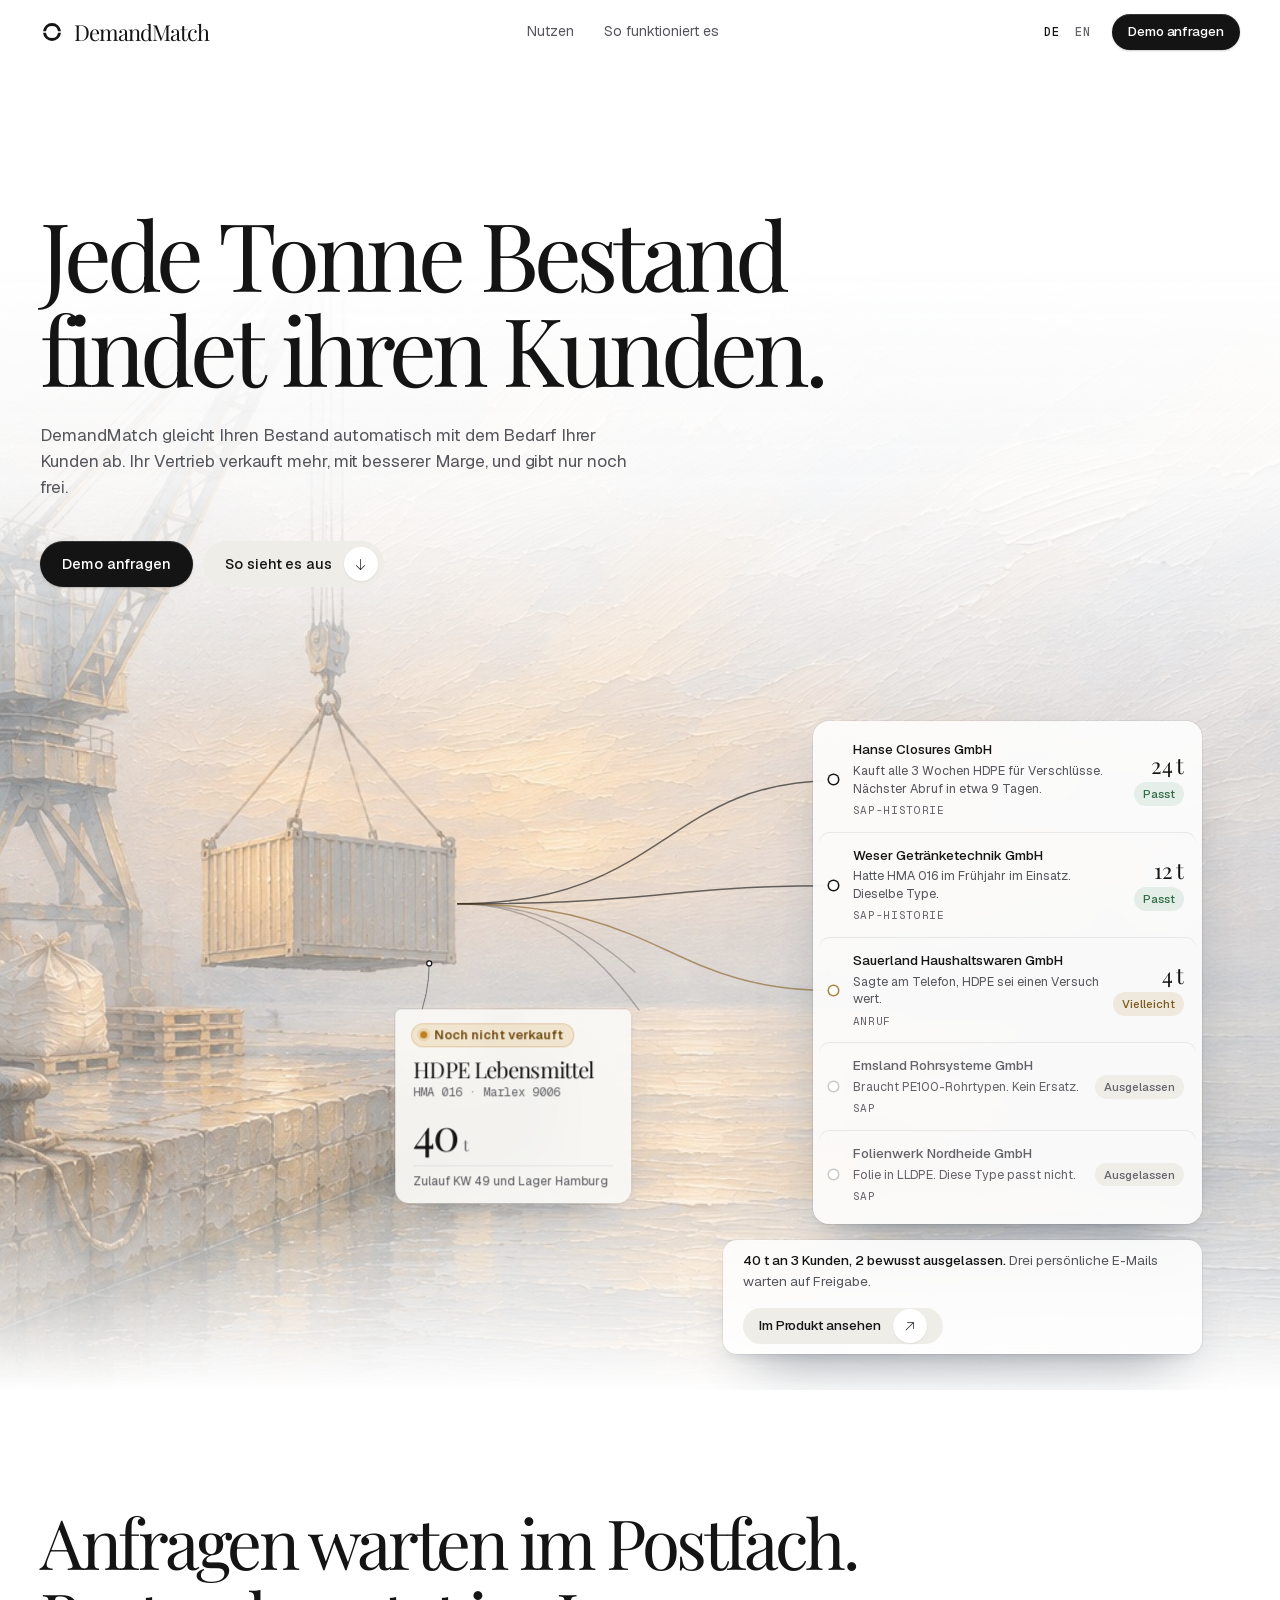
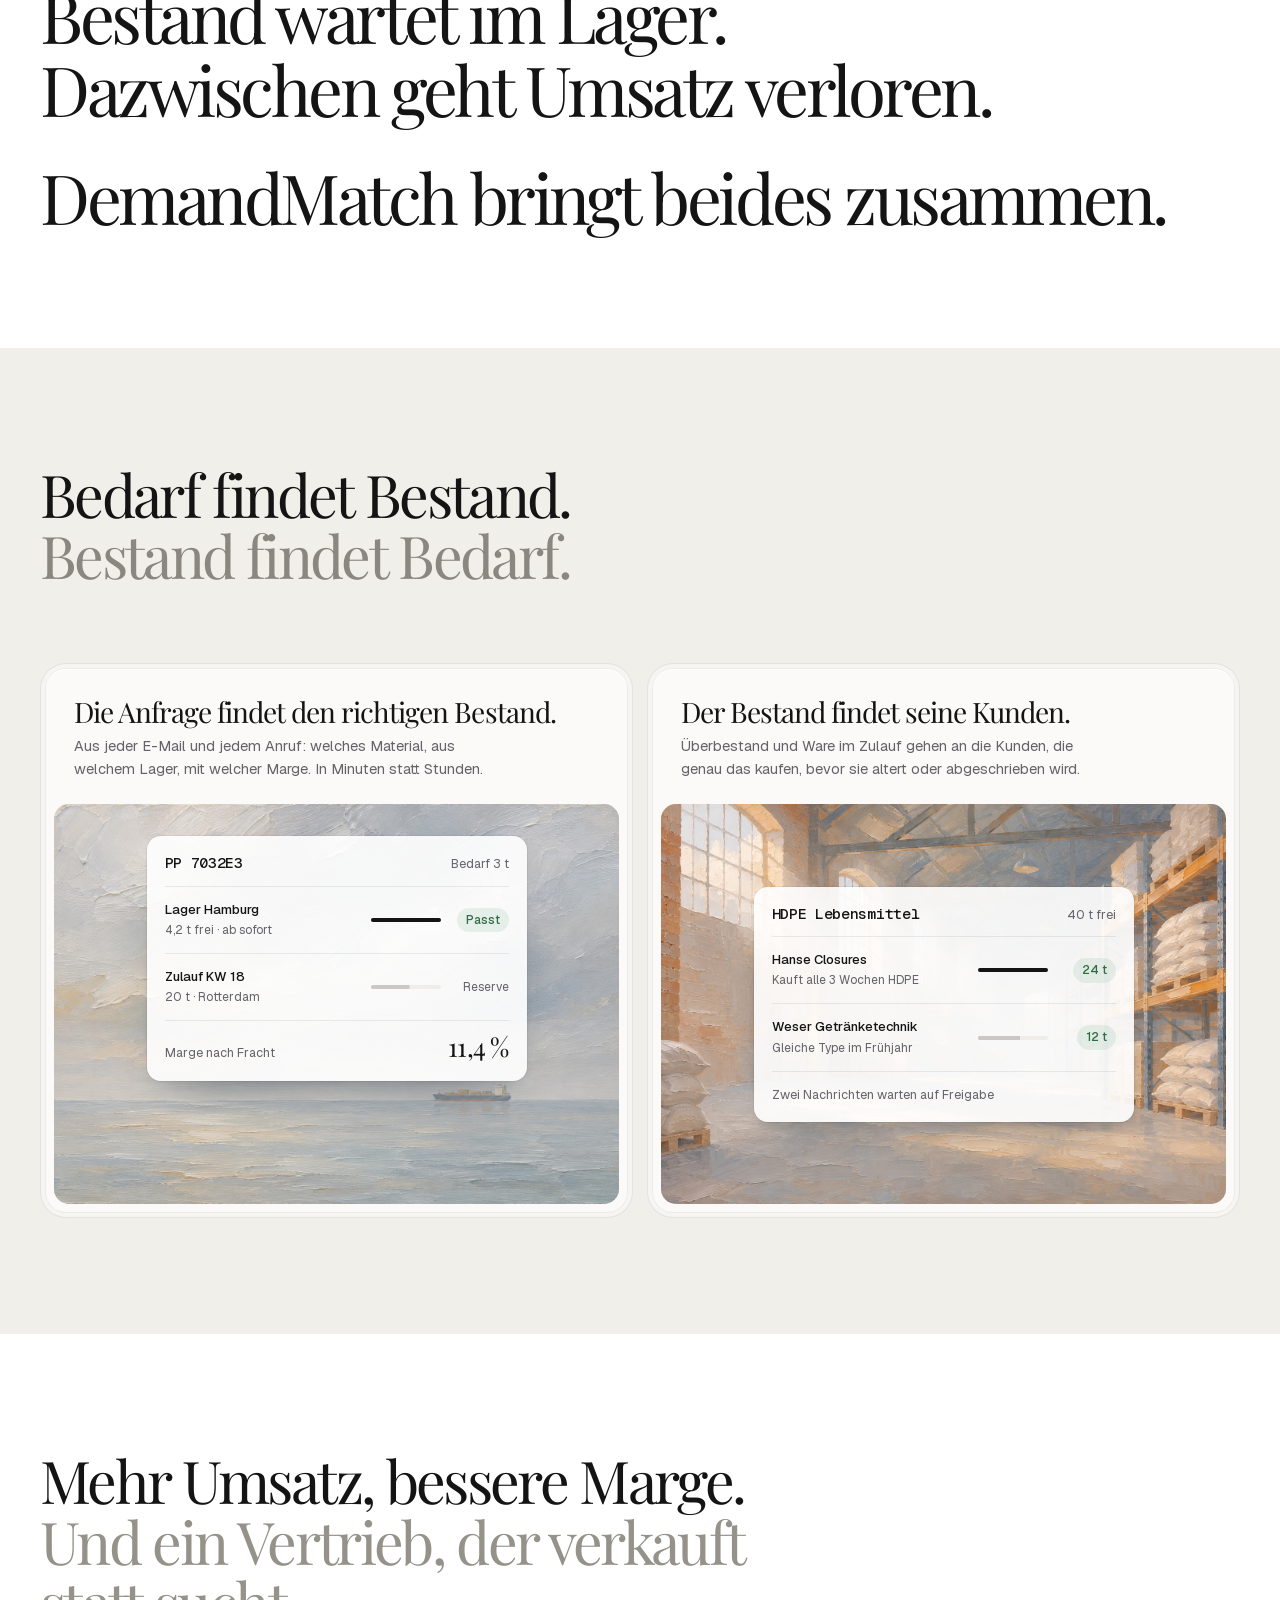
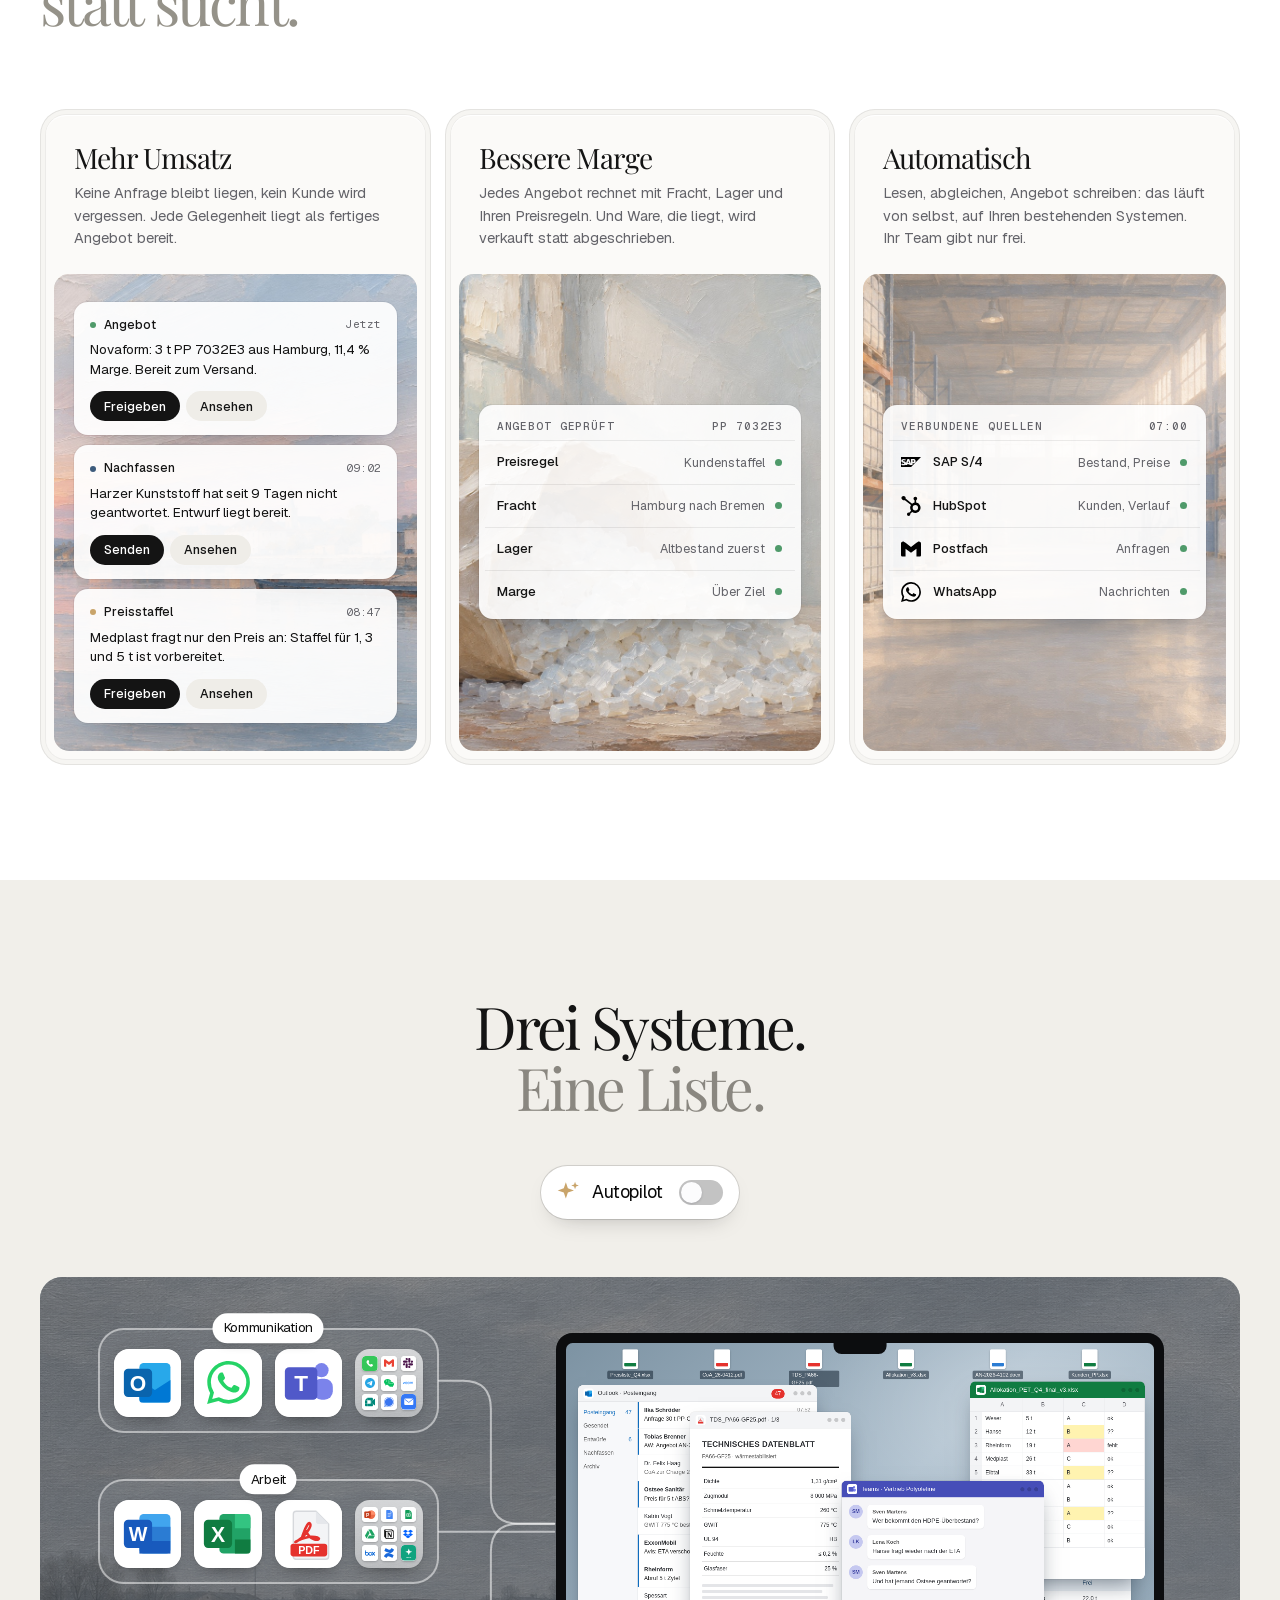
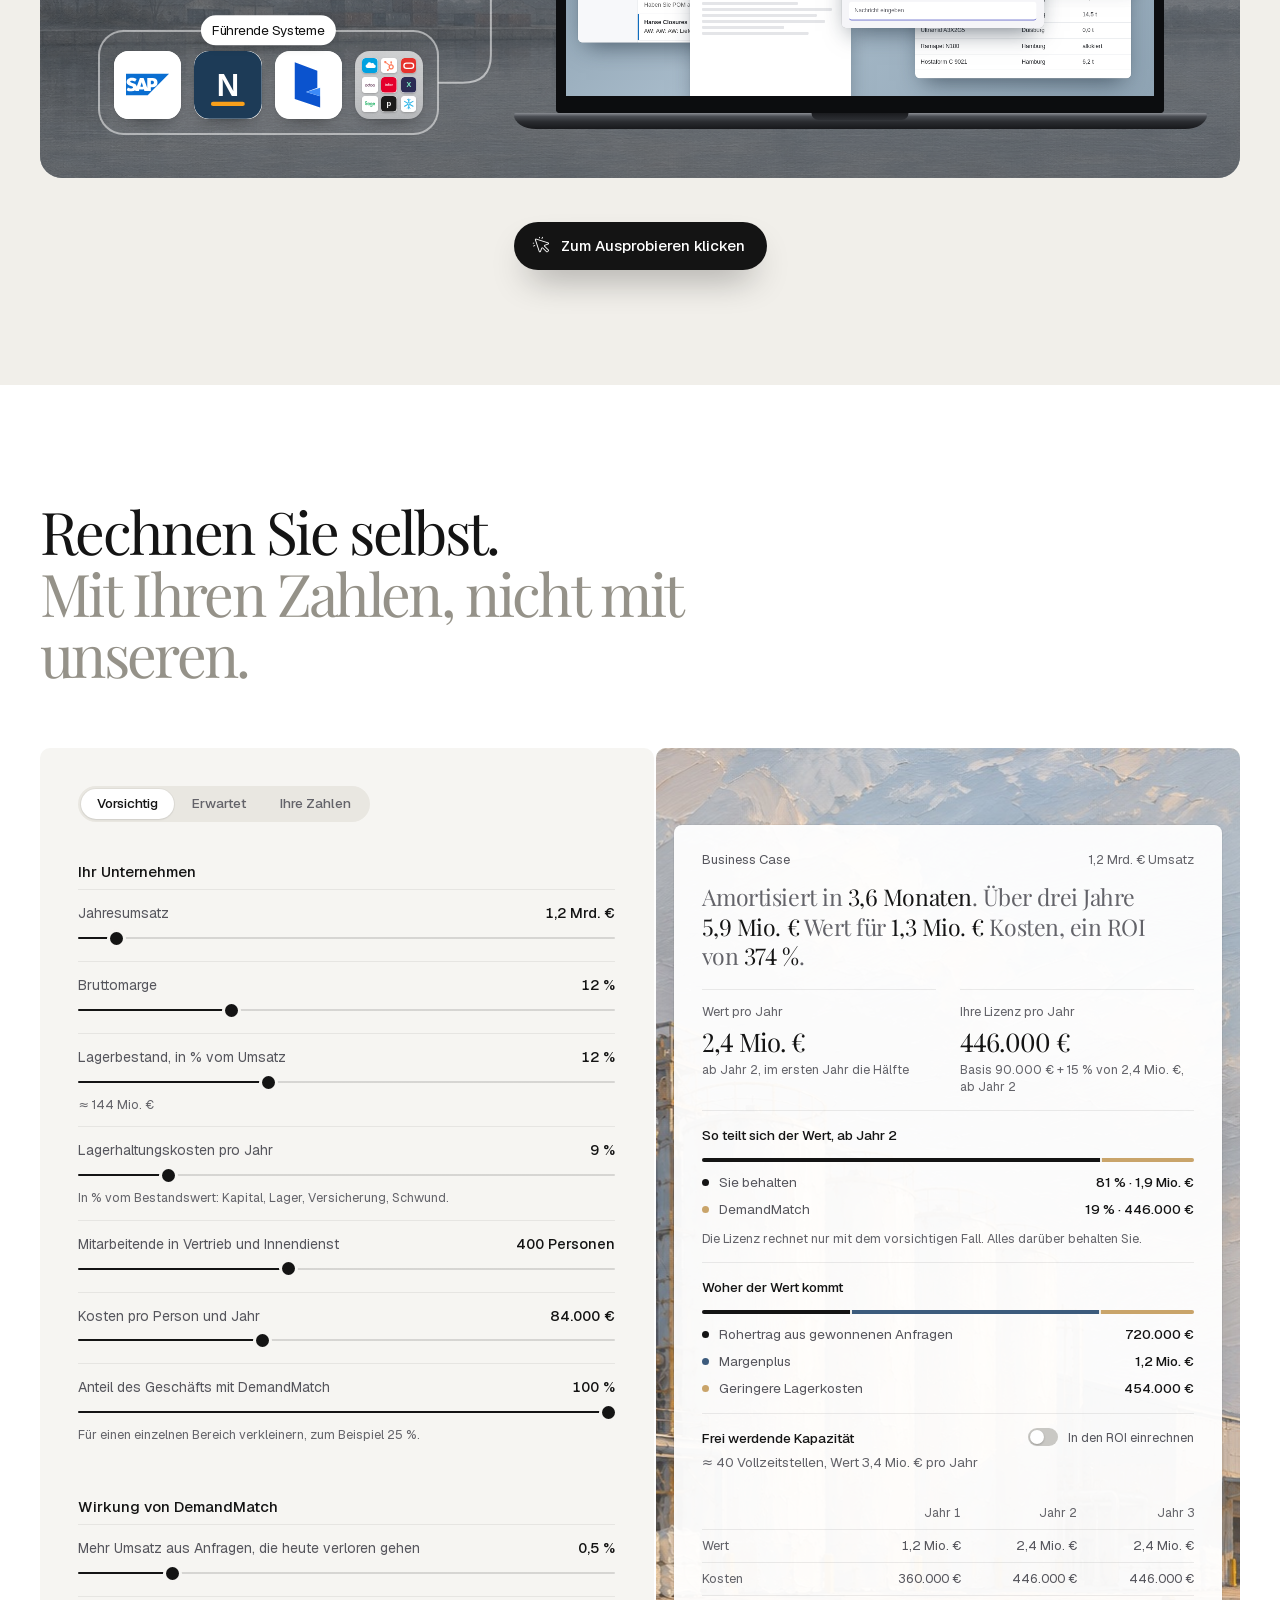
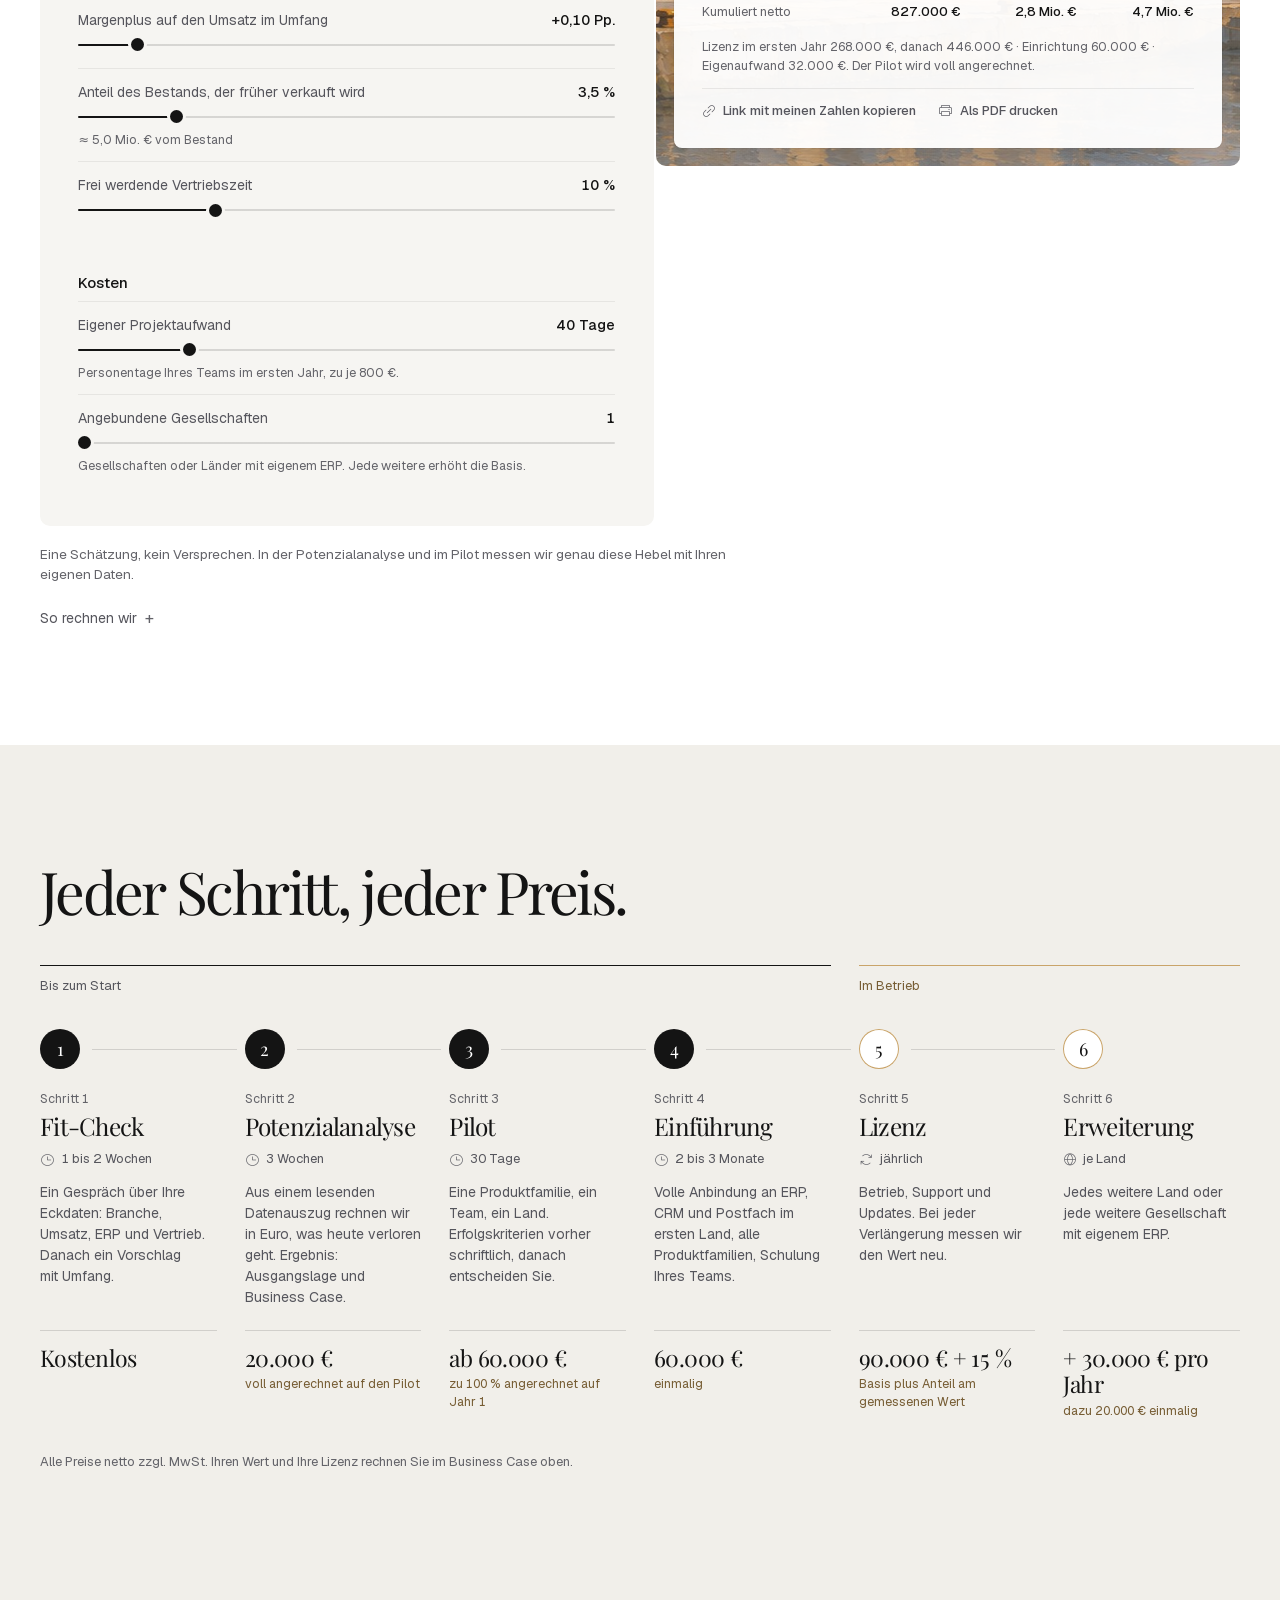
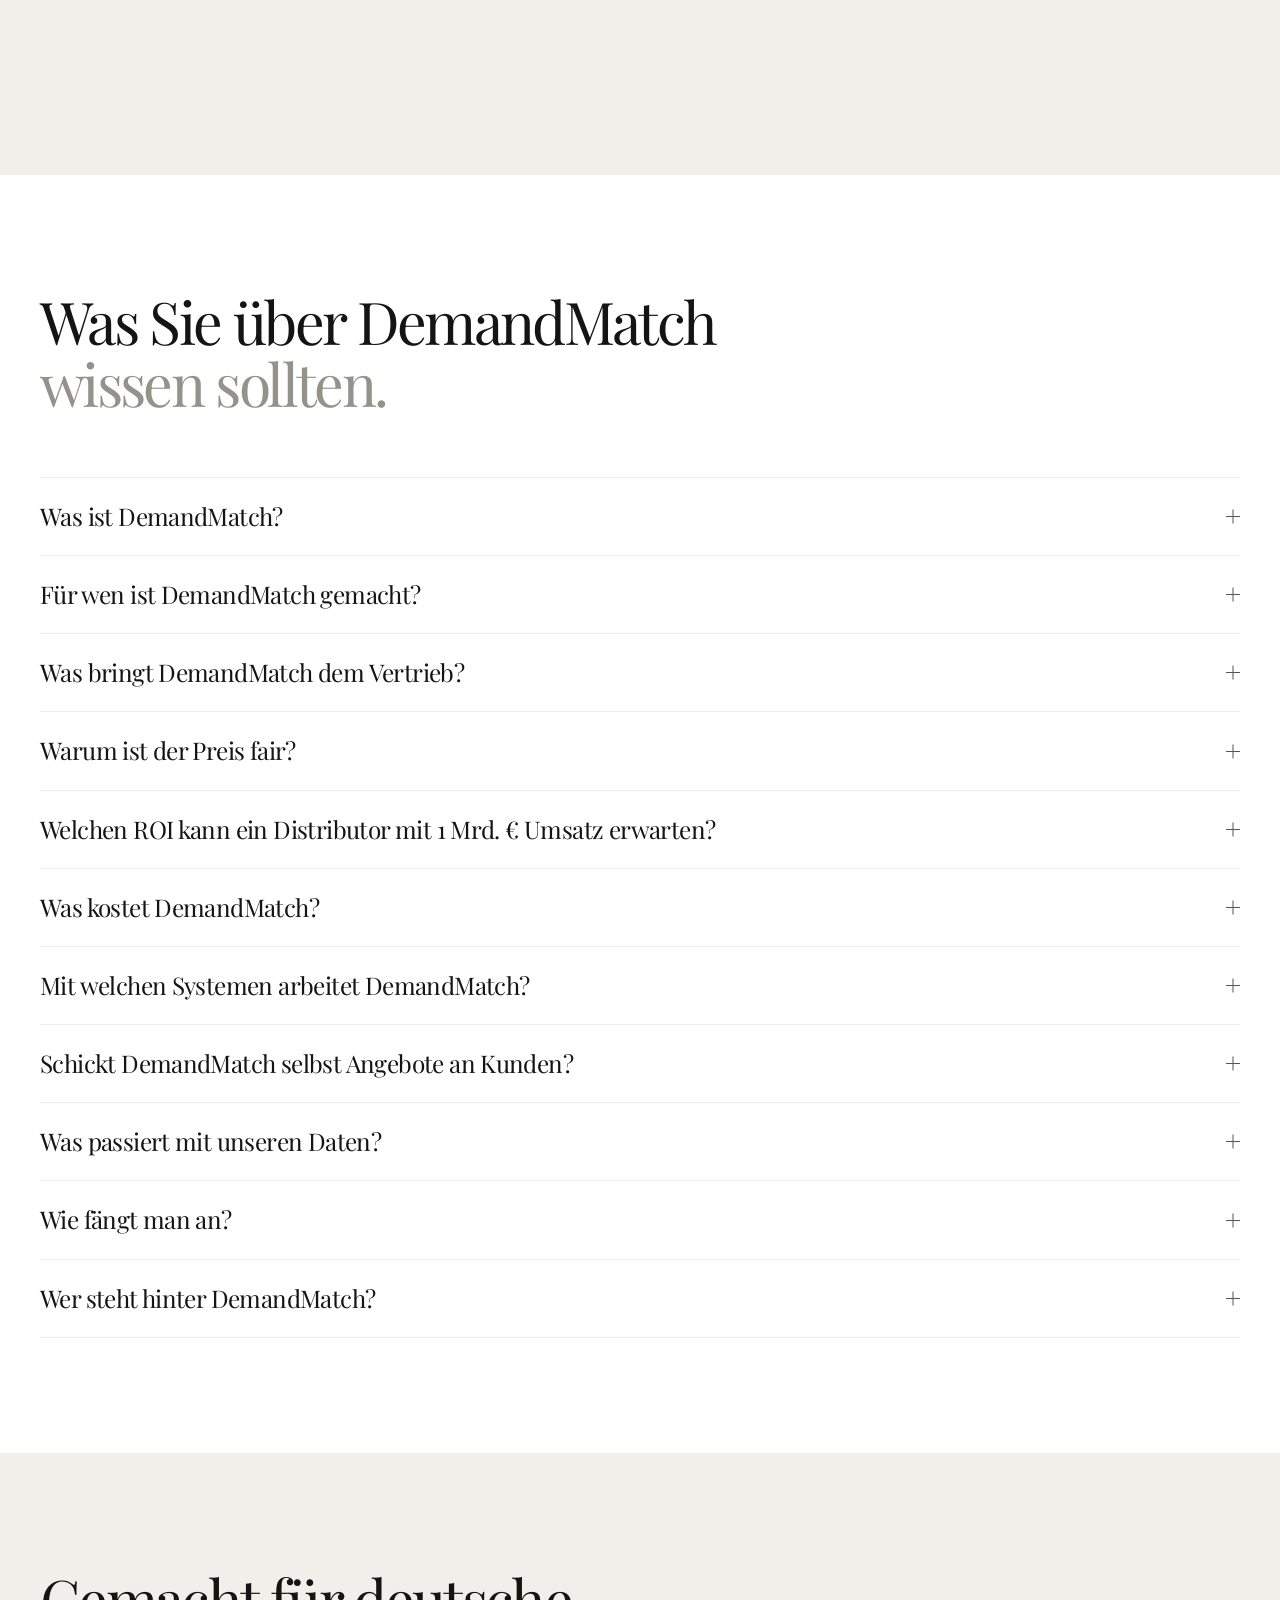
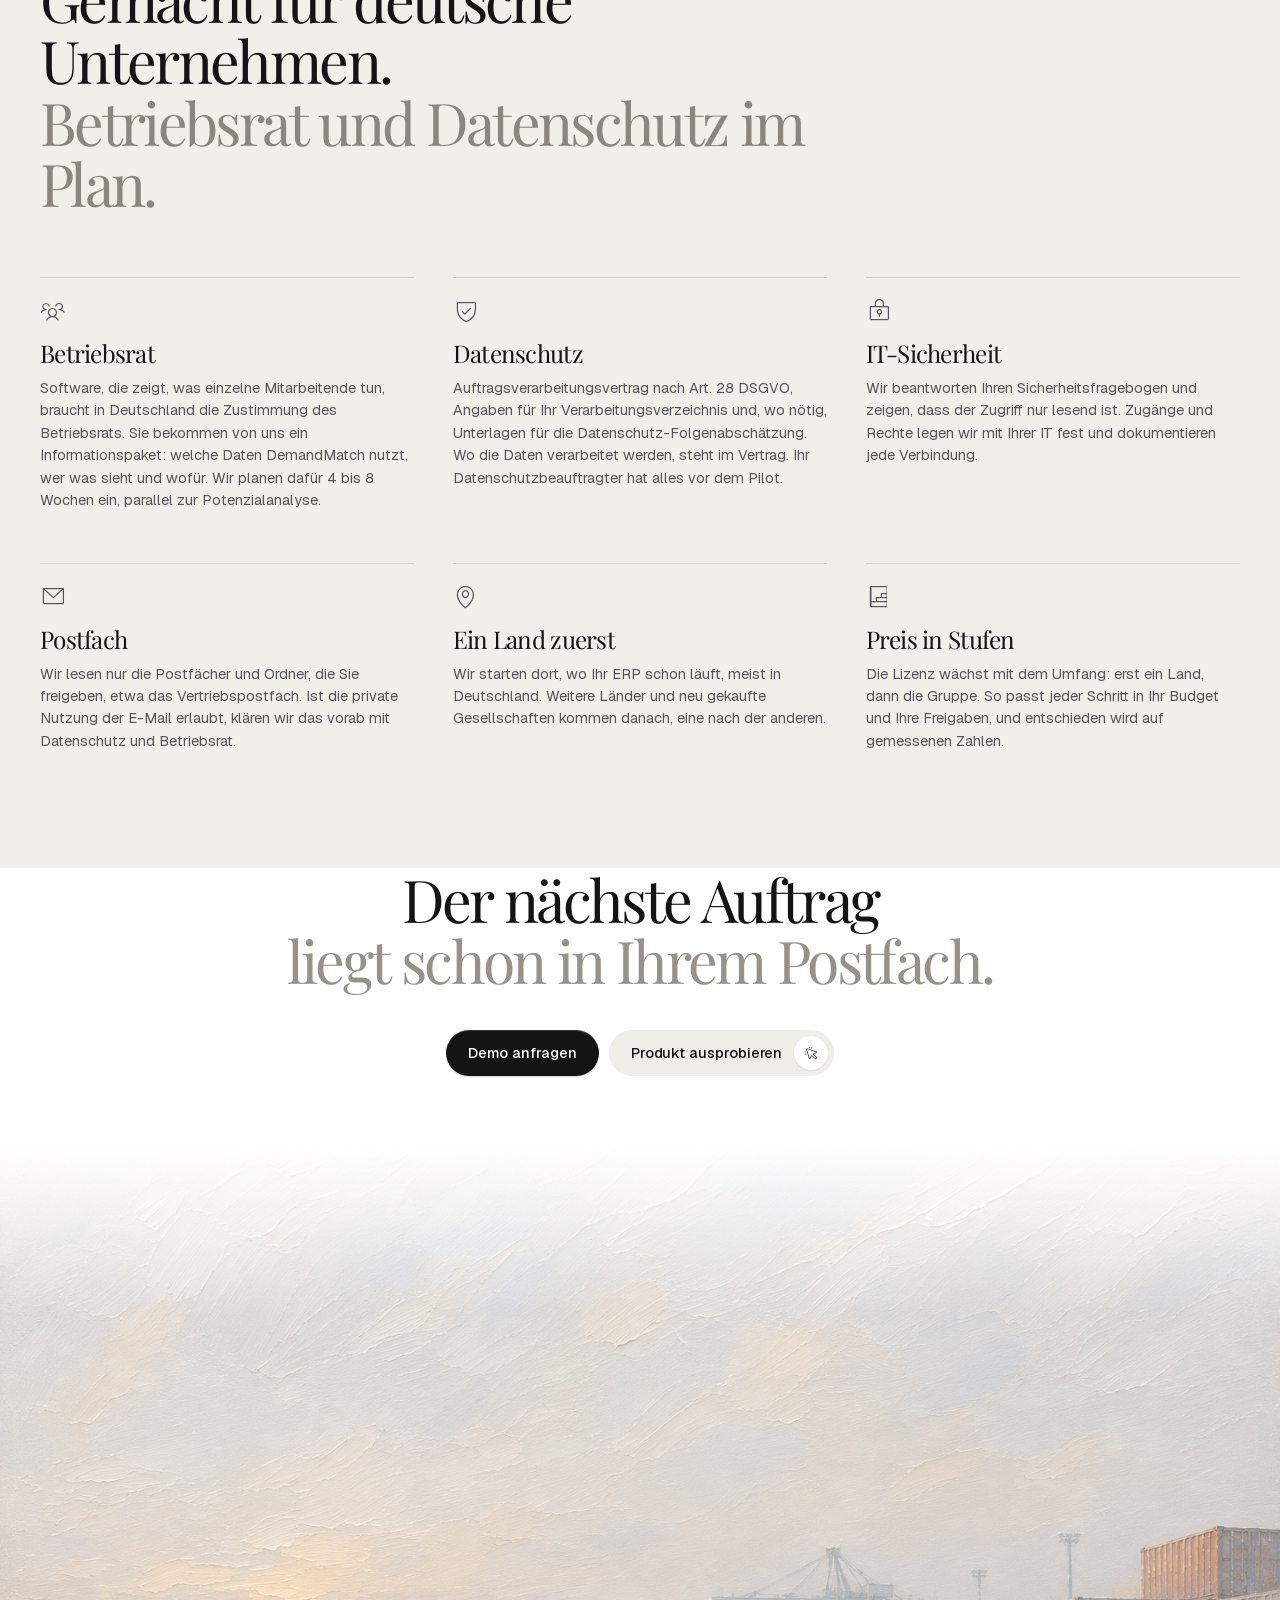
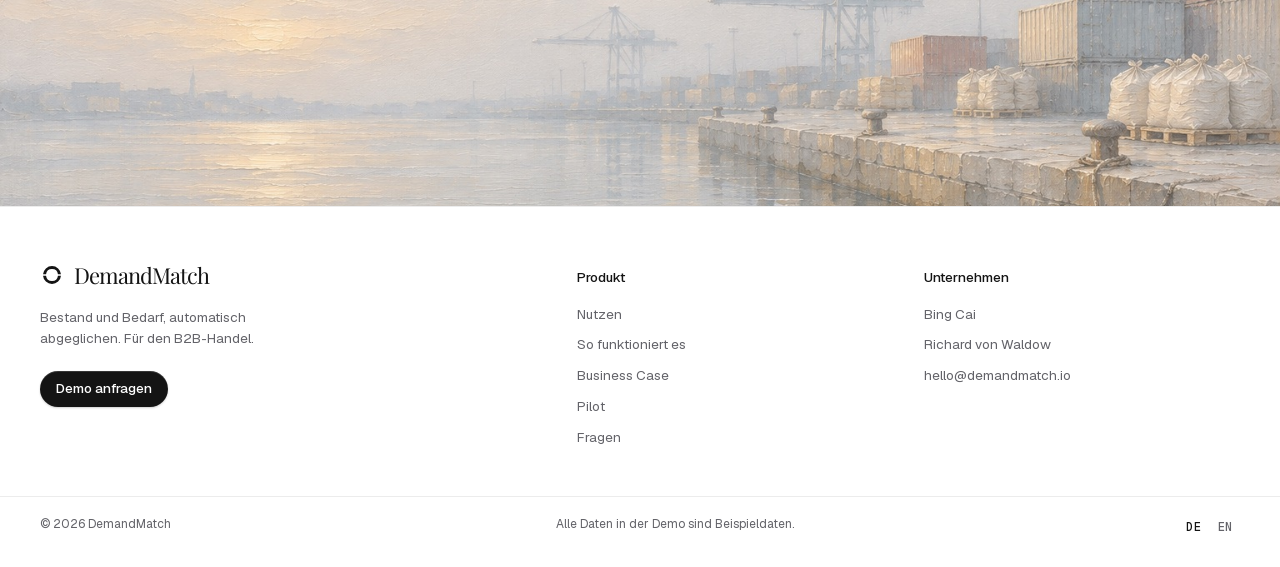
==== index.html @ abbb3493 "Contrast to WCAG AA: headline second lines, language buttons, secondary grey, gold text, systems moc" ====
<!doctype html>
<html lang="de" data-de="./" data-en="en/">
<head>
<meta charset="utf-8">
<meta name="viewport" content="width=device-width, initial-scale=1">
<meta name="theme-color" content="#ffffff">
<title>DemandMatch · Ihr Bestand findet seine Kunden</title>
<meta name="description" content="DemandMatch gleicht Ihren Bestand automatisch mit dem Bedarf Ihrer Kunden ab. Software für Distributoren von Chemie, Kunststoffen und Industriebedarf ab 1 Mrd. € Umsatz: mehr Umsatz, bessere Marge, Ihr Vertrieb gibt nur noch frei.">
<meta name="robots" content="index, follow, max-snippet:-1, max-image-preview:large">
<link rel="canonical" href="https://demandmatch.io/">
<link rel="alternate" hreflang="de" href="https://demandmatch.io/">
<link rel="alternate" hreflang="en" href="https://demandmatch.io/en/">
<link rel="alternate" hreflang="x-default" href="https://demandmatch.io/">
<link rel="alternate" type="text/markdown" href="https://demandmatch.io/index.md" title="DemandMatch · Ihr Bestand findet seine Kunden (Markdown)">
<link rel="help" type="text/plain" href="https://demandmatch.io/llms.txt" title="llms.txt">
<meta property="og:type" content="website">
<meta property="og:site_name" content="DemandMatch">
<meta property="og:url" content="https://demandmatch.io/">
<meta property="og:locale" content="de_DE">
<meta property="og:locale:alternate" content="en_US">
<meta property="og:title" content="DemandMatch · Ihr Bestand findet seine Kunden">
<meta property="og:description" content="DemandMatch gleicht Ihren Bestand automatisch mit dem Bedarf Ihrer Kunden ab. Software für Distributoren von Chemie, Kunststoffen und Industriebedarf ab 1 Mrd. € Umsatz: mehr Umsatz, bessere Marge, Ihr Vertrieb gibt nur noch frei.">
<meta property="og:image" content="https://demandmatch.io/assets/art/unloading.jpg">
<meta name="twitter:card" content="summary_large_image">
<link rel="icon" href="assets/logo/favicon.svg" type="image/svg+xml">
<link rel="preconnect" href="https://fonts.googleapis.com">
<link rel="preconnect" href="https://fonts.gstatic.com" crossorigin>
<link rel="stylesheet" href="https://fonts.googleapis.com/css2?family=Playfair+Display:ital,wght@0,400;0,500;1,400&display=swap">
<link rel="preload" href="assets/fonts/Geist-var.woff2" as="font" type="font/woff2" crossorigin>
<link rel="preload" href="assets/art/unloading.jpg" as="image">
<script type="application/ld+json">
{
 "@context": "https://schema.org",
 "@graph": [
  {
   "@type": "Organization",
   "@id": "https://demandmatch.io/#org",
   "name": "DemandMatch",
   "url": "https://demandmatch.io/",
   "logo": "https://demandmatch.io/assets/logo/logo-512.png",
   "image": "https://demandmatch.io/assets/art/unloading.jpg",
   "email": "hello@demandmatch.io",
   "description": "DemandMatch gleicht Ihren Bestand automatisch mit dem Bedarf Ihrer Kunden ab. Software für Distributoren von Chemie, Kunststoffen und Industriebedarf ab 1 Mrd. € Umsatz: mehr Umsatz, bessere Marge, Ihr Vertrieb gibt nur noch frei.",
   "slogan": "Jede Tonne Bestand findet ihren Kunden.",
   "foundingLocation": {
    "@type": "Place",
    "name": "Berlin, Germany"
   },
   "founder": [
    {
     "@id": "https://demandmatch.io/#bing"
    },
    {
     "@id": "https://demandmatch.io/#richard"
    }
   ],
   "knowsAbout": [
    "Vertriebsautomatisierung",
    "B2B-Handel",
    "Distribution von Chemie und Kunststoffen",
    "Bestandsabgleich",
    "Angebotserstellung",
    "Überbestand abbauen"
   ]
  },
  {
   "@type": "Person",
   "@id": "https://demandmatch.io/#bing",
   "name": "Bing Cai",
   "jobTitle": "CEO, Staff Forward Deployed Engineer",
   "sameAs": [
    "https://www.linkedin.com/in/bingcai/"
   ],
   "worksFor": {
    "@id": "https://demandmatch.io/#org"
   }
  },
  {
   "@type": "Person",
   "@id": "https://demandmatch.io/#richard",
   "name": "Richard von Waldow",
   "jobTitle": "Forward Deployed Engineer",
   "sameAs": [
    "https://www.linkedin.com/in/richard-von-waldow/"
   ],
   "worksFor": {
    "@id": "https://demandmatch.io/#org"
   }
  },
  {
   "@type": "WebSite",
   "@id": "https://demandmatch.io/#website",
   "url": "https://demandmatch.io/",
   "name": "DemandMatch",
   "inLanguage": [
    "de",
    "en"
   ],
   "publisher": {
    "@id": "https://demandmatch.io/#org"
   }
  },
  {
   "@type": "WebPage",
   "@id": "https://demandmatch.io/#webpage",
   "url": "https://demandmatch.io/",
   "name": "DemandMatch · Ihr Bestand findet seine Kunden",
   "description": "DemandMatch gleicht Ihren Bestand automatisch mit dem Bedarf Ihrer Kunden ab. Software für Distributoren von Chemie, Kunststoffen und Industriebedarf ab 1 Mrd. € Umsatz: mehr Umsatz, bessere Marge, Ihr Vertrieb gibt nur noch frei.",
   "inLanguage": "de",
   "isPartOf": {
    "@id": "https://demandmatch.io/#website"
   },
   "about": {
    "@id": "https://demandmatch.io/#product"
   },
   "mainEntity": {
    "@id": "https://demandmatch.io/#product"
   },
   "primaryImageOfPage": "https://demandmatch.io/assets/art/unloading.jpg",
   "dateModified": "2026-11-25"
  },
  {
   "@type": "SoftwareApplication",
   "@id": "https://demandmatch.io/#product",
   "name": "DemandMatch",
   "url": "https://demandmatch.io/",
   "applicationCategory": "BusinessApplication",
   "applicationSubCategory": "Vertriebsautomatisierung, Abgleich von Bestand und Kundenbedarf",
   "operatingSystem": "Web",
   "description": "DemandMatch gleicht Ihren Bestand automatisch mit dem Bedarf Ihrer Kunden ab. Ihr Vertrieb verkauft mehr, mit besserer Marge, und gibt nur noch frei.",
   "slogan": "Jede Tonne Bestand findet ihren Kunden.",
   "audience": {
    "@type": "BusinessAudience",
    "audienceType": "Für Chemie-, Kunststoff- und Industriedistributoren ab 1 Mrd. € Umsatz"
   },
   "featureList": [
    "Die Anfrage findet den richtigen Bestand.",
    "Der Bestand findet seine Kunden.",
    "Mehr Umsatz: Keine Anfrage bleibt liegen, kein Kunde wird vergessen. Jede Gelegenheit liegt als fertiges Angebot bereit.",
    "Bessere Marge: Jedes Angebot rechnet mit Fracht, Lager und Ihren Preisregeln. Und Ware, die liegt, wird verkauft statt abgeschrieben.",
    "Automatisch: Lesen, abgleichen, Angebot schreiben: das läuft von selbst, auf Ihren bestehenden Systemen. Ihr Team gibt nur frei.",
    "Nur lesend: DemandMatch liest aus ERP, CRM und Postfach und ändert dort nichts.",
    "Ein Mensch gibt frei: Kein Angebot und keine E-Mail geht raus, bevor Ihr Vertrieb es gesehen hat."
   ],
   "softwareRequirements": "Liest aus: SAP, Oracle, Odoo, DATEV, HubSpot, Gmail, Outlook, WhatsApp, Slack",
   "provider": {
    "@id": "https://demandmatch.io/#org"
   },
   "creator": {
    "@id": "https://demandmatch.io/#org"
   },
   "offers": [
    {
     "@type": "Offer",
     "priceCurrency": "EUR",
     "seller": {
      "@id": "https://demandmatch.io/#org"
     },
     "url": "https://demandmatch.io/#faq",
     "name": "DemandMatch Fit-Check",
     "description": "30 Minuten. Ein Gespräch, nachdem Sie uns ein paar Eckdaten geschickt haben: Branche, Umsatz, ERP und Größe des Vertriebs. Wir arbeiten mit Unternehmen ab 1 Mrd. € Jahresumsatz, so sprechen wir nur, wo es passt.",
     "price": 0,
     "priceSpecification": {
      "@type": "UnitPriceSpecification",
      "priceCurrency": "EUR",
      "valueAddedTaxIncluded": false,
      "price": 0
     }
    },
    {
     "@type": "Offer",
     "priceCurrency": "EUR",
     "seller": {
      "@id": "https://demandmatch.io/#org"
     },
     "url": "https://demandmatch.io/#faq",
     "name": "DemandMatch Potenzialanalyse",
     "description": "3 Wochen. Auf den Daten eines Bereichs: wie viel Umsatz heute verloren geht, wie viel Bestand liegt und wie viel Marge offen bleibt, in Euro. Wird voll auf den Pilot angerechnet.",
     "price": 20000,
     "priceSpecification": {
      "@type": "UnitPriceSpecification",
      "priceCurrency": "EUR",
      "valueAddedTaxIncluded": false,
      "price": 20000
     }
    },
    {
     "@type": "Offer",
     "priceCurrency": "EUR",
     "seller": {
      "@id": "https://demandmatch.io/#org"
     },
     "url": "https://demandmatch.io/#faq",
     "name": "DemandMatch Pilot",
     "description": "30 Tage. Eine Produktfamilie, ein Team, Erfolgskriterien vorher schriftlich. Der Preis hängt vom Umfang ab. Wird zu 100 % auf das erste Jahr angerechnet, wenn Sie innerhalb von 30 Tagen nach der Auswertung unterschreiben.",
     "price": 60000,
     "priceSpecification": {
      "@type": "UnitPriceSpecification",
      "priceCurrency": "EUR",
      "valueAddedTaxIncluded": false,
      "minPrice": 60000
     }
    },
    {
     "@type": "Offer",
     "priceCurrency": "EUR",
     "seller": {
      "@id": "https://demandmatch.io/#org"
     },
     "url": "https://demandmatch.io/#faq",
     "name": "DemandMatch Lizenz",
     "description": "Ab Jahr 1. Jährlich: eine Basis plus 15 % des Werts, den Potenzialanalyse und Pilot gemessen haben, höchstens ein Drittel dieses Werts. Basis + 15 % des Werts, den wir gemeinsam messen. Höchstens ein Drittel davon. Einrichtung einmalig 60.000 € / 66.000 $, 20.000 € / 22.000 $ für jede weitere Gesellschaft. In jeder Lizenz: Abgleich in beide Richtungen, Angebote mit Marge, Fracht und Ihren Preisregeln, lesende Anbindung an ERP, CRM und Postfach, und nichts geht raus ohne Freigabe Ihres Teams.",
     "priceSpecification": [
      {
       "@type": "UnitPriceSpecification",
       "priceCurrency": "EUR",
       "valueAddedTaxIncluded": false,
       "name": "Basis pro Jahr (30.000 € je weitere Gesellschaft)",
       "unitText": "YEAR",
       "billingDuration": "P1Y",
       "minPrice": 90000
      },
      {
       "@type": "PriceSpecification",
       "name": "Einrichtung einmalig 60.000 € / 66.000 $, 20.000 € / 22.000 $ für jede weitere Gesellschaft.",
       "price": 60000,
       "priceCurrency": "EUR",
       "valueAddedTaxIncluded": false
      }
     ]
    },
    {
     "@type": "Offer",
     "priceCurrency": "USD",
     "seller": {
      "@id": "https://demandmatch.io/#org"
     },
     "url": "https://demandmatch.io/#faq",
     "eligibleRegion": {
      "@type": "Country",
      "name": "US"
     },
     "name": "DemandMatch Fit-Check",
     "description": "30 Minuten. Ein Gespräch, nachdem Sie uns ein paar Eckdaten geschickt haben: Branche, Umsatz, ERP und Größe des Vertriebs. Wir arbeiten mit Unternehmen ab 1 Mrd. € Jahresumsatz, so sprechen wir nur, wo es passt.",
     "price": 0,
     "priceSpecification": {
      "@type": "UnitPriceSpecification",
      "priceCurrency": "USD",
      "valueAddedTaxIncluded": false,
      "price": 0
     }
    },
    {
     "@type": "Offer",
     "priceCurrency": "USD",
     "seller": {
      "@id": "https://demandmatch.io/#org"
     },
     "url": "https://demandmatch.io/#faq",
     "eligibleRegion": {
      "@type": "Country",
      "name": "US"
     },
     "name": "DemandMatch Potenzialanalyse",
     "description": "3 Wochen. Auf den Daten eines Bereichs: wie viel Umsatz heute verloren geht, wie viel Bestand liegt und wie viel Marge offen bleibt, in Euro. Wird voll auf den Pilot angerechnet.",
     "price": 22000,
     "priceSpecification": {
      "@type": "UnitPriceSpecification",
      "priceCurrency": "USD",
      "valueAddedTaxIncluded": false,
      "price": 22000
     }
    },
    {
     "@type": "Offer",
     "priceCurrency": "USD",
     "seller": {
      "@id": "https://demandmatch.io/#org"
     },
     "url": "https://demandmatch.io/#faq",
     "eligibleRegion": {
      "@type": "Country",
      "name": "US"
     },
     "name": "DemandMatch Pilot",
     "description": "30 Tage. Eine Produktfamilie, ein Team, Erfolgskriterien vorher schriftlich. Der Preis hängt vom Umfang ab. Wird zu 100 % auf das erste Jahr angerechnet, wenn Sie innerhalb von 30 Tagen nach der Auswertung unterschreiben.",
     "price": 66000,
     "priceSpecification": {
      "@type": "UnitPriceSpecification",
      "priceCurrency": "USD",
      "valueAddedTaxIncluded": false,
      "minPrice": 66000
     }
    },
    {
     "@type": "Offer",
     "priceCurrency": "USD",
     "seller": {
      "@id": "https://demandmatch.io/#org"
     },
     "url": "https://demandmatch.io/#faq",
     "eligibleRegion": {
      "@type": "Country",
      "name": "US"
     },
     "name": "DemandMatch Lizenz",
     "description": "Ab Jahr 1. Jährlich: eine Basis plus 15 % des Werts, den Potenzialanalyse und Pilot gemessen haben, höchstens ein Drittel dieses Werts. Basis + 15 % des Werts, den wir gemeinsam messen. Höchstens ein Drittel davon. Einrichtung einmalig 60.000 € / 66.000 $, 20.000 € / 22.000 $ für jede weitere Gesellschaft. In jeder Lizenz: Abgleich in beide Richtungen, Angebote mit Marge, Fracht und Ihren Preisregeln, lesende Anbindung an ERP, CRM und Postfach, und nichts geht raus ohne Freigabe Ihres Teams.",
     "priceSpecification": [
      {
       "@type": "UnitPriceSpecification",
       "priceCurrency": "USD",
       "valueAddedTaxIncluded": false,
       "name": "Basis pro Jahr (33.000 $ je weitere Gesellschaft)",
       "unitText": "YEAR",
       "billingDuration": "P1Y",
       "minPrice": 99000
      },
      {
       "@type": "PriceSpecification",
       "name": "Einrichtung einmalig 60.000 € / 66.000 $, 20.000 € / 22.000 $ für jede weitere Gesellschaft.",
       "price": 66000,
       "priceCurrency": "USD",
       "valueAddedTaxIncluded": false
      }
     ]
    }
   ]
  },
  {
   "@type": "FAQPage",
   "@id": "https://demandmatch.io/#faq",
   "url": "https://demandmatch.io/#faq",
   "inLanguage": "de",
   "isPartOf": {
    "@id": "https://demandmatch.io/#webpage"
   },
   "mainEntity": [
    {
     "@type": "Question",
     "name": "Was ist DemandMatch?",
     "acceptedAnswer": {
      "@type": "Answer",
      "text": "DemandMatch ist Software für den B2B-Handel. Sie gleicht Ihren Bestand automatisch mit dem Bedarf Ihrer Kunden ab: Zu jeder Anfrage aus E-Mail, Telefon oder CRM findet sie das passende Material, das Lager und die Marge und bereitet das Angebot vor. Umgekehrt findet sie für Überbestand und Ware im Zulauf die Kunden, die genau das kaufen. Ihr Vertrieb prüft und gibt frei."
     }
    },
    {
     "@type": "Question",
     "name": "Für wen ist DemandMatch gemacht?",
     "acceptedAnswer": {
      "@type": "Answer",
      "text": "Für Distributoren und Großhändler von Chemie, Kunststoffen und Industriebedarf mit mindestens 1 Mrd. € Jahresumsatz, vor allem für Vertriebsleitung, Außendienst und Innendienst, die viele Anfragen und viel Bestand zusammenbringen müssen."
     }
    },
    {
     "@type": "Question",
     "name": "Was bringt DemandMatch dem Vertrieb?",
     "acceptedAnswer": {
      "@type": "Answer",
      "text": "Mehr Umsatz, weil keine Anfrage liegen bleibt und kein Kunde vergessen wird. Bessere Marge, weil jedes Angebot mit Fracht, Lager und Ihren Preisregeln rechnet und liegende Ware verkauft statt abgeschrieben wird. Und weniger Handarbeit: Lesen, Abgleichen und Angebot schreiben laufen automatisch."
     }
    },
    {
     "@type": "Question",
     "name": "Warum ist der Preis fair?",
     "acceptedAnswer": {
      "@type": "Answer",
      "text": "Weil er dem Wert folgt, den wir gemeinsam messen. Vor dem Pilot halten beide Seiten schriftlich fest, wie es heute läuft und wie wir rechnen. Es zählt nur der vorsichtige Fall, frei werdende Zeit nie. Der Preis steht für ein Jahr fest, im ersten Jahr zählt der halbe Wert, weil der Anlauf Zeit braucht. Bei jeder Verlängerung messen wir neu: steigt der Wert, steigt der Anteil mit, sinkt er, sinkt Ihre Lizenz, nie unter die Basis. Und die Lizenz ist nie höher als ein Drittel des Werts, Sie behalten also immer mindestens das Dreifache."
     }
    },
    {
     "@type": "Question",
     "name": "Welchen ROI kann ein Distributor mit 1 Mrd. € Umsatz erwarten?",
     "acceptedAnswer": {
      "@type": "Answer",
      "text": "Bei 1,2 Mrd. € Umsatz und 12 % Bruttomarge rechnen wir mit 2,4 Mio. € (vorsichtig) bis 6,4 Mio. € (erwartet) pro Jahr aus mehr Umsatz, besserer Marge und früher verkauftem Bestand. Die Lizenz rechnet nur mit dem vorsichtigen Fall: rund 446.000 € pro Jahr ab dem zweiten Jahr. Mit Einrichtung und Eigenaufwand kostet das erste Jahr rund 360.000 € und amortisiert sich nach etwa 1,3 bis 3,6 Monaten. Frei werdende Vertriebszeit kommt dazu. Mit dem Rechner auf dieser Seite lassen sich alle Annahmen anpassen. In den ROI geht nur Geld ein, das wirklich ankommt; frei werdende Zeit zeigen wir daneben und rechnen sie nur, wenn Sie das wollen."
     }
    },
    {
     "@type": "Question",
     "name": "Was kostet DemandMatch?",
     "acceptedAnswer": {
      "@type": "Answer",
      "text": "Der Fit-Check ist kostenlos. Die Potenzialanalyse kostet 20.000 €, der Pilot über 30 Tage ab 60.000 €, je nach Umfang. Jeder bezahlte Schritt wird auf den nächsten angerechnet: die Potenzialanalyse voll auf den Pilot, der Pilot zu 100 % auf das erste Lizenzjahr, wenn Sie innerhalb von 30 Tagen nach der Auswertung unterschreiben. Die Lizenz folgt einer offenen Formel: eine Basis von 90.000 € pro Jahr für die erste Gesellschaft mit ihrem ERP (30.000 € für jede weitere) plus 15 % des Werts pro Jahr, den wir in Potenzialanalyse und Pilot gemeinsam mit Ihren Daten messen, und zwar nur im vorsichtigen Fall. Sie ist nie höher als ein Drittel dieses Werts, Sie behalten also immer mindestens das Dreifache. Dazu einmalig 60.000 € für die Einrichtung (20.000 € je weitere Gesellschaft). Alle Preise netto zzgl. MwSt. In den USA: 22.000 $, ab 66.000 $, Basis 99.000 $ (33.000 $ je weitere Gesellschaft), Einrichtung 66.000 $ (22.000 $), zzgl. Sales Tax."
     }
    },
    {
     "@type": "Question",
     "name": "Mit welchen Systemen arbeitet DemandMatch?",
     "acceptedAnswer": {
      "@type": "Answer",
      "text": "DemandMatch liest aus den Systemen, die Sie schon nutzen: ERP wie SAP, Oracle, Odoo oder DATEV, CRM wie HubSpot, das Postfach (Outlook, Gmail) und Messenger wie WhatsApp oder Slack. Nichts wird ersetzt, es gibt keinen Systemwechsel."
     }
    },
    {
     "@type": "Question",
     "name": "Schickt DemandMatch selbst Angebote an Kunden?",
     "acceptedAnswer": {
      "@type": "Answer",
      "text": "Nein. DemandMatch bereitet vor, ein Mensch entscheidet. Kein Angebot und keine E-Mail geht raus, bevor Ihr Vertrieb es gesehen und freigegeben hat."
     }
    },
    {
     "@type": "Question",
     "name": "Was passiert mit unseren Daten?",
     "acceptedAnswer": {
      "@type": "Answer",
      "text": "Kein Systemwechsel, kein Großprojekt. DemandMatch greift nur lesend auf ERP, CRM und Postfach zu und ändert dort nichts. Ihre Daten bleiben, wo sie sind. Anbindung und Zugriffsrechte legen wir gemeinsam mit Ihrer IT fest."
     }
    },
    {
     "@type": "Question",
     "name": "Wie fängt man an?",
     "acceptedAnswer": {
      "@type": "Answer",
      "text": "Mit einem kostenlosen Fit-Check: Sie schicken uns vorab ein paar Eckdaten (Branche, Umsatz, ERP, Größe des Vertriebsteams), damit wir nur sprechen, wo es passt. Dann eine Potenzialanalyse auf den Daten eines Bereichs und ein Pilot von 30 Tagen auf Ihren echten Daten, für eine Produktfamilie und ein Team, mit vorab schriftlich vereinbarten Erfolgskriterien. Woche 1: lesend verbinden. Woche 2: Ihre echten Anfragen gegen Ihren echten Bestand abgleichen, mit Ihren Regeln zu Marge und Kunden. Woche 3 und 4: Ihr Team arbeitet damit, und wir messen gemeinsam, was es bringt."
     }
    },
    {
     "@type": "Question",
     "name": "Wer steht hinter DemandMatch?",
     "acceptedAnswer": {
      "@type": "Answer",
      "text": "DemandMatch wurde in Berlin von Bing Cai (CEO, Staff Forward Deployed Engineer) und Richard von Waldow (Forward Deployed Engineer) gegründet. Kontakt: hello@demandmatch.io."
     }
    }
   ]
  }
 ]
}
</script>
<link rel="stylesheet" href="assets/css/systems.css?v=16b846db">
<link rel="stylesheet" href="assets/css/roi.css?v=d7a66eef">
<link rel="stylesheet" href="assets/icons/style.css?v=2a36dc2a">
<link rel="stylesheet" href="assets/app/app.css?v=a8d8a2b7">
<link rel="stylesheet" href="assets/app/ae.css?v=27780c25">
<link rel="stylesheet" href="assets/app/gantt.css?v=93a75ad0">
<link rel="stylesheet" href="assets/css/site.css?v=0dae5c35">
</head>
<body>
<a class="skip" href="#main" data-t="skip">Zum Inhalt</a>

<header class="top" id="top">
  <div class="top-in">
    <a class="brand" href="#main" aria-label="DemandMatch">
      <span class="brand-mark" data-logo="mark" aria-hidden="true"></span>
      <span class="brand-word">DemandMatch</span>
    </a>
    <nav class="nav" aria-label="Seiten">
      <a href="#value" data-t="nav_value">Nutzen</a>
      <a href="#systems" data-t="nav_how">So funktioniert es</a>
    </nav>
    <div class="top-r">
      <div class="lang" role="group" aria-label="Sprache / Language"><button type="button" data-lang="de" aria-pressed="true">DE</button><button type="button" data-lang="en" aria-pressed="false">EN</button></div>
      <a href="mailto:hello@demandmatch.io?subject=DemandMatch%3A%20Demo" class="btn btn-ink btn-sm" data-mail><span data-t="cta">Demo anfragen</span></a>
    </div>
  </div>
</header>

<main id="main">

  <!-- HERO: the value in one line, who it is for, and the matching itself as the picture: one lot of stock finding its customers (surplus.js) -->
  <div class="hero-gallery">
  <!-- the painting, full-bleed behind the headline and the board, dissolving into the paper above and below -->
  <div class="gallery-wallpaper" aria-hidden="true"><img src="assets/art/unloading.jpg" alt="" decoding="async" fetchpriority="high"></div>
  <section class="hero wrap">
    <h1 class="h1" data-split="h1">Jede Tonne Bestand findet ihren Kunden.</h1>
    <p class="lead in-hero" style="--d:5" data-t="lead">DemandMatch gleicht Ihren Bestand automatisch mit dem Bedarf Ihrer Kunden ab. Ihr Vertrieb verkauft mehr, mit besserer Marge, und gibt nur noch frei.</p>
    <div class="cta-row in-hero" style="--d:7">
      <a href="mailto:hello@demandmatch.io?subject=DemandMatch%3A%20Demo" class="btn btn-ink" data-mail><span data-t="cta">Demo anfragen</span></a>
      <a class="btn btn-soft" href="#match"><span data-t="cta_see">So sieht es aus</span><span class="btn-ic" aria-hidden="true"><i class="ph-light ph-arrow-down"></i></span></a>
    </div>
  </section>
  <section class="match-sec" id="match" aria-label="Matching">
    <div class="sp-stage-sec">
      <div class="sp-stage hero-stage">
        <div class="sp-board" id="sp-board">
          <div class="sp-lot">
            <p class="sp-k" data-t="sp_lot_k">Noch nicht verkauft</p>
            <h2 data-t="sp_lot_h">HDPE Lebensmittel</h2>
            <p class="sp-grade">HMA 016 · Marlex 9006</p>
            <p class="sp-t"><b>40</b><span>t</span></p>
            <ul class="sp-meta">
              <li data-t="sp_lot_1">Zulauf KW 49 und Lager Hamburg</li>
            </ul>
          </div>
          <svg class="sp-flow" aria-hidden="true"></svg>
          <ol class="sp-list glass" data-ta="sp_list_label" aria-label="Kunden, die zu diesem Bestand passen"><li class="sp-row fit" style="--i:0"><span class="sp-pin" aria-hidden="true"></span><div class="sp-who"><b>Hanse Closures GmbH</b><p>Kauft alle 3 Wochen HDPE für Verschlüsse. Nächster Abruf in etwa 9 Tagen.</p><small>SAP-Historie</small></div><div class="sp-out"><b>24 t</b><em>Passt</em></div></li><li class="sp-row fit" style="--i:1"><span class="sp-pin" aria-hidden="true"></span><div class="sp-who"><b>Weser Getränketechnik GmbH</b><p>Hatte HMA 016 im Frühjahr im Einsatz. Dieselbe Type.</p><small>SAP-Historie</small></div><div class="sp-out"><b>12 t</b><em>Passt</em></div></li><li class="sp-row maybe" style="--i:2"><span class="sp-pin" aria-hidden="true"></span><div class="sp-who"><b>Sauerland Haushaltswaren GmbH</b><p>Sagte am Telefon, HDPE sei einen Versuch wert.</p><small>Anruf</small></div><div class="sp-out"><b>4 t</b><em>Vielleicht</em></div></li><li class="sp-row no" style="--i:3"><span class="sp-pin" aria-hidden="true"></span><div class="sp-who"><b>Emsland Rohrsysteme GmbH</b><p>Braucht PE100-Rohrtypen. Kein Ersatz.</p><small>SAP</small></div><div class="sp-out"><em>Ausgelassen</em></div></li><li class="sp-row no" style="--i:4"><span class="sp-pin" aria-hidden="true"></span><div class="sp-who"><b>Folienwerk Nordheide GmbH</b><p>Folie in LLDPE. Diese Type passt nicht.</p><small>SAP</small></div><div class="sp-out"><em>Ausgelassen</em></div></li></ol>
          <div class="sp-foot glass">
            <p><b data-t="sp_sum_a">40 t an 3 Kunden, 2 bewusst ausgelassen.</b> <span data-t="sp_sum_b">Drei persönliche E-Mails warten auf Freigabe.</span></p>
            <a class="btn btn-soft btn-sm" href="#systems" data-open-push><span data-t="sp_open">Im Produkt ansehen</span><span class="btn-ic" aria-hidden="true"><i class="ph-light ph-arrow-up-right"></i></span></a>
          </div>
        </div>
      </div>
    </div>
  </section>
  </div>

  <!-- WHY: what unmatched stock and unanswered demand cost, read line by line as you scroll -->
  <section class="why wrap" id="why">
    <h2 class="say">
      <span class="ln" data-t="why1">Anfragen warten im Postfach.</span>
      <span class="ln" data-t="why2">Bestand wartet im Lager.</span>
      <span class="ln" data-t="why3">Dazwischen geht Umsatz verloren.</span>
      <span class="ln ln-end" data-t="why4">DemandMatch bringt beides zusammen.</span>
    </h2>
  </section>

  <!-- BOTH WAYS: demand finds stock, stock finds demand. Two painted cards with one small piece of the product each -->
  <section class="both wrap band" id="both">
    <div class="sec-h">
      <h2 class="h2 rv" data-th="both_h">Bedarf findet Bestand.<br><span class="mute">Bestand findet Bedarf.</span></h2>
    </div>
    <div class="bento">
      <article class="card card-c card-half rv" data-play>
        <div class="card-core">
          <header class="card-h"><h3 data-t="b1_h">Die Anfrage findet den richtigen Bestand.</h3><p data-t="b1_p">Aus jeder E-Mail und jedem Anruf: welches Material, aus welchem Lager, mit welcher Marge. In Minuten statt Stunden.</p></header>
          <div class="card-art"><img src="assets/art/cargo-sea.jpg" alt="" loading="lazy" decoding="async">
            <div class="ui ui-match" aria-hidden="true">
              <div class="ui-match-h"><span>PP 7032E3</span><em data-t="c3_need">Bedarf 3 t</em></div>
              <div class="mrow"><div><b data-t="c3_w1">Lager Hamburg</b><small data-t="c3_w1s">4,2 t frei · ab sofort</small></div><span class="bar"><i style="--w:1"></i></span><em class="ok" data-t="c3_fit">Passt</em></div>
              <div class="mrow"><div><b data-t="c3_w2">Zulauf KW 18</b><small data-t="c3_w2s">20 t · Rotterdam</small></div><span class="bar"><i style="--w:.55"></i></span><em data-t="c3_alt">Reserve</em></div>
              <div class="ui-match-f"><span data-t="c3_margin">Marge nach Fracht</span><b>11,4 %</b></div>
            </div>
          </div>
        </div>
      </article>
      <article class="card card-half card-w rv" style="--d:1" data-play>
        <div class="card-core">
          <header class="card-h"><h3 data-t="b2_h">Der Bestand findet seine Kunden.</h3><p data-t="b2_p">Überbestand und Ware im Zulauf gehen an die Kunden, die genau das kaufen, bevor sie altert oder abgeschrieben wird.</p></header>
          <div class="card-art"><img src="assets/art/warehouse.jpg" alt="" loading="lazy" decoding="async">
            <div class="ui ui-match" aria-hidden="true">
              <div class="ui-match-h"><span data-t="b2_lot">HDPE Lebensmittel</span><em data-t="b2_free">40 t frei</em></div>
              <div class="mrow"><div><b>Hanse Closures</b><small data-t="b2_r1">Kauft alle 3 Wochen HDPE</small></div><span class="bar"><i style="--w:1"></i></span><em class="ok">24 t</em></div>
              <div class="mrow"><div><b>Weser Getränketechnik</b><small data-t="b2_r2">Gleiche Type im Frühjahr</small></div><span class="bar"><i style="--w:.6"></i></span><em class="ok">12 t</em></div>
              <div class="ui-match-f"><span data-t="b2_foot">Zwei Nachrichten warten auf Freigabe</span></div>
            </div>
          </div>
        </div>
      </article>
    </div>
  </section>

  <!-- VALUE: what it does for the business. Three outcomes, each on a painting with one small piece of the product -->
  <section class="value wrap" id="value">
    <div class="sec-h">
      <h2 class="h2 rv" data-th="v_h">Mehr Umsatz, bessere Marge.<br><span class="mute">Und ein Vertrieb, der verkauft statt sucht.</span></h2>
    </div>
    <div class="bento bento-3">
      <article class="card card-d rv" data-play>
        <div class="card-core">
          <header class="card-h"><h3 data-t="o1_h">Mehr Umsatz</h3><p data-t="o1_p">Keine Anfrage bleibt liegen, kein Kunde wird vergessen. Jede Gelegenheit liegt als fertiges Angebot bereit.</p></header>
          <div class="card-art"><img src="assets/art/river-dusk.jpg" alt="" loading="lazy" decoding="async">
            <div class="ui ui-asks">
              <div class="ask" style="--i:0">
                <div class="ask-h"><i></i><span data-t="c4_t1">Angebot</span><em data-t="c4_now">Jetzt</em></div>
                <p data-t="c4_m1">Novaform: 3 t PP 7032E3 aus Hamburg, 11,4 % Marge. Bereit zum Versand.</p>
                <div class="ask-b"><button type="button" class="b-ink" data-approve><span data-t="c4_ok">Freigeben</span></button><button type="button" class="b-soft" data-open-offer data-t="c4_view">Ansehen</button></div>
              </div>
              <div class="ask" style="--i:1">
                <div class="ask-h"><i class="blue"></i><span data-t="c4_t2">Nachfassen</span><em>09:02</em></div>
                <p data-t="c4_m2">Harzer Kunststoff hat seit 9 Tagen nicht geantwortet. Entwurf liegt bereit.</p>
                <div class="ask-b"><button type="button" class="b-ink" data-approve><span data-t="c4_ok2">Senden</span></button><button type="button" class="b-soft" data-open-offer data-t="c4_view">Ansehen</button></div>
              </div>
              <div class="ask" style="--i:2">
                <div class="ask-h"><i class="sand"></i><span data-t="c4_t3">Preisstaffel</span><em>08:47</em></div>
                <p data-t="c4_m3">Medplast fragt nur den Preis an: Staffel für 1, 3 und 5 t ist vorbereitet.</p>
                <div class="ask-b"><button type="button" class="b-ink" data-approve><span data-t="c4_ok3">Freigeben</span></button><button type="button" class="b-soft" data-open-offer data-t="c4_view">Ansehen</button></div>
              </div>
            </div>
          </div>
        </div>
      </article>
      <article class="card card-b rv" style="--d:1" data-play>
        <div class="card-core">
          <header class="card-h"><h3 data-t="o2_h">Bessere Marge</h3><p data-t="o2_p">Jedes Angebot rechnet mit Fracht, Lager und Ihren Preisregeln. Und Ware, die liegt, wird verkauft statt abgeschrieben.</p></header>
          <div class="card-art"><img src="assets/art/granulate.jpg" alt="" loading="lazy" decoding="async">
            <div class="ui ui-src ui-plain" aria-hidden="true">
              <div class="ui-src-h"><span data-t="o2_ui">Angebot geprüft</span><em>PP 7032E3</em></div>
              <ul>
                <li style="--i:0"><b data-t="o2_r1">Preisregel</b><span data-t="o2_v1">Kundenstaffel</span><i></i></li>
                <li style="--i:1"><b data-t="o2_r2">Fracht</b><span data-t="o2_v2">Hamburg nach Bremen</span><i></i></li>
                <li style="--i:2"><b data-t="o2_r3">Lager</b><span data-t="o2_v3">Altbestand zuerst</span><i></i></li>
                <li style="--i:3"><b data-t="o2_r4">Marge</b><span data-t="o2_v4">Über Ziel</span><i></i></li>
              </ul>
            </div>
          </div>
        </div>
      </article>
      <article class="card card-a rv" style="--d:2" data-play>
        <div class="card-core">
          <header class="card-h"><h3 data-t="o3_h">Automatisch</h3><p data-t="o3_p">Lesen, abgleichen, Angebot schreiben: das läuft von selbst, auf Ihren bestehenden Systemen. Ihr Team gibt nur frei.</p></header>
          <div class="card-art"><img src="assets/art/chem-store.jpg" alt="" loading="lazy" decoding="async">
            <div class="ui ui-src" aria-hidden="true">
              <div class="ui-src-h"><span data-t="c1_ui">Verbundene Quellen</span><em>07:00</em></div>
              <ul>
                <li style="--i:0"><img src="assets/logos/sap.svg" alt=""><b>SAP S/4</b><span data-t="c1_r1">Bestand, Preise</span><i></i></li>
                <li style="--i:1"><img src="assets/logos/hubspot.svg" alt=""><b>HubSpot</b><span data-t="c1_r2">Kunden, Verlauf</span><i></i></li>
                <li style="--i:2"><img src="assets/logos/gmail.svg" alt=""><b data-t="c1_mail">Postfach</b><span data-t="c1_r3">Anfragen</span><i></i></li>
                <li style="--i:3"><img src="assets/logos/whatsapp.svg" alt=""><b>WhatsApp</b><span data-t="c1_r4">Nachrichten</span><i></i></li>
              </ul>
            </div>
          </div>
        </div>
      </article>
    </div>
  </section>

  <!-- HOW IT WORKS: the systems graphic (systems.js); under it "Click to try it" opens the real app in a window over the page (stage.js) -->
  <section class="sec-systems band" id="systems"><div class="wrap"><h2 class="h2">Drei Systeme.<br><span class="mute">Eine Liste.</span></h2></div></section>
  <!-- ROI: the business case a CFO runs with sliders (roi.js). The example and the formulas are written out for readers without scripts -->
  <section class="roi wrap" id="roi">
    <div class="sec-h">
      <h2 class="h2 rv" data-th="roi_h">Rechnen Sie selbst.<br><span class="mute">Mit Ihren Zahlen, nicht mit unseren.</span></h2>
    </div>
    <div id="roi-app"><p class="roi-static" data-t="roi_static">Beispiel für einen Distributor mit 1,2 Mrd. € Umsatz, 12 % Bruttomarge, 12 % Lagerbestand und 400 Personen im Vertrieb. Vorsichtig (0,5 % Umsatz, 0,1 Prozentpunkte, 3,5 % des Bestands): 2,4 Mio. € pro Jahr. Darauf rechnet die Lizenz: 90.000 € Basis plus 15 % von 2,4 Mio. €, rund 446.000 € pro Jahr ab dem zweiten Jahr, im ersten Jahr rund 268.000 €. Mit Einrichtung (60.000 €) und Eigenaufwand (32.000 €) kostet das erste Jahr rund 360.000 €. Amortisation nach etwa 3,6 Monaten, ROI über 3 Jahre etwa 370 %. Erwartet (1 % Umsatz, 0,3 Prozentpunkte, 10,5 % des Bestands): 6,4 Mio. € pro Jahr bei derselben Lizenz, Amortisation nach etwa 1,3 Monaten, ROI über 3 Jahre etwa 1.180 %. Sie behalten 81 bis 93 % des Werts. Dazu frei werdende Zeit von 10 bis 20 %, das sind 40 bis 80 Vollzeitstellen, nicht eingerechnet.</p></div>
    <details class="roi-how"><summary data-t="roi_how">So rechnen wir</summary><ol><li>Rohertrag aus gewonnenen Anfragen = Umsatz × zusätzlicher Umsatz in % × Bruttomarge.</li><li>Margenplus = Umsatz × Prozentpunkte Margenplus.</li><li>Geringere Lagerkosten = Umsatz × Lagerbestand in % × früher verkaufter Anteil × Lagerhaltungskosten. Das dabei frei werdende Kapital und vermiedene Abschreibungen rechnen wir nicht mit.</li><li>Wert pro Jahr = (Rohertrag aus gewonnenen Anfragen + Margenplus + geringere Lagerkosten) × Anteil des Geschäfts mit DemandMatch.</li><li>Frei werdende Kapazität = Mitarbeitende × frei werdende Zeit × Kosten pro Person. Sie zählt nur mit, wenn Sie sie einrechnen.</li><li>Jahr 1 bringt 50 % des Werts (Anlauf), Jahr 2 und 3 je 100 %.</li><li>Lizenz pro Jahr = Basis (90.000 € für die erste Gesellschaft, 30.000 € je weitere) + 15 % des vorsichtigen Werts, höchstens ein Drittel dieses Werts. Liegen Ihre eigenen Annahmen unter dem vorsichtigen Fall, gelten Ihre. Frei werdende Kapazität zählt nie.</li><li>Im ersten Jahr zählt für die Lizenz der halbe Wert, wie beim Anlauf. Einrichtung einmalig 60.000 €, 20.000 € je weitere Gesellschaft.</li><li>Kosten Jahr 1 = Lizenz Jahr 1 + Einrichtung + Eigenaufwand (Personentage × 800 €). Jahr 2 und 3 = Lizenz. Der Pilot wird auf Jahr 1 angerechnet.</li><li>ROI über 3 Jahre = (Wert über 3 Jahre − Kosten über 3 Jahre) ÷ Kosten über 3 Jahre. Amortisation = der Monat, in dem der kumulierte Wert die kumulierten Kosten übersteigt.</li></ol></details>
  </section>

  <!-- PILOT: every step from the fit check to expansion, each with its price (rendered by the build from T.st_rows) -->
  <section class="pilot wrap band" id="pilot">
    <div class="pilot-h">
      <h2 class="h2 rv" data-th="st_h">Jeder Schritt, jeder Preis.</h2>
    </div>
    <div class="pl-path rv">
      <div class="pl-ph" aria-hidden="true"><span>Bis zum Start</span><span>Im Betrieb</span></div>
      <ol class="pl-st">
        <li style="--i:0"><span class="pl-n" aria-hidden="true">1</span><small class="pl-k">Schritt 1</small><h3>Fit-Check</h3><p class="pl-dur"><i class="ph-light ph-clock" aria-hidden="true"></i>1 bis 2 Wochen</p><p class="pl-what">Ein Gespräch über Ihre Eckdaten: Branche, Umsatz, ERP und Vertrieb. Danach ein Vorschlag mit Umfang.</p><p class="pl-pr"><b>Kostenlos</b></p></li>
        <li style="--i:1"><span class="pl-n" aria-hidden="true">2</span><small class="pl-k">Schritt 2</small><h3>Potenzialanalyse</h3><p class="pl-dur"><i class="ph-light ph-clock" aria-hidden="true"></i>3 Wochen</p><p class="pl-what">Aus einem lesenden Datenauszug rechnen wir in Euro, was heute verloren geht. Ergebnis: Ausgangslage und Business Case.</p><p class="pl-pr"><b>20.000 €</b><small>voll angerechnet auf den Pilot</small></p></li>
        <li style="--i:2"><span class="pl-n" aria-hidden="true">3</span><small class="pl-k">Schritt 3</small><h3>Pilot</h3><p class="pl-dur"><i class="ph-light ph-clock" aria-hidden="true"></i>30 Tage</p><p class="pl-what">Eine Produktfamilie, ein Team, ein Land. Erfolgskriterien vorher schriftlich, danach entscheiden Sie.</p><p class="pl-pr"><b>ab 60.000 €</b><small>zu 100 % angerechnet auf Jahr 1</small></p></li>
        <li style="--i:3"><span class="pl-n" aria-hidden="true">4</span><small class="pl-k">Schritt 4</small><h3>Einführung</h3><p class="pl-dur"><i class="ph-light ph-clock" aria-hidden="true"></i>2 bis 3 Monate</p><p class="pl-what">Volle Anbindung an ERP, CRM und Postfach im ersten Land, alle Produktfamilien, Schulung Ihres Teams.</p><p class="pl-pr"><b>60.000 €</b><small>einmalig</small></p></li>
        <li style="--i:4"><span class="pl-n" aria-hidden="true">5</span><small class="pl-k">Schritt 5</small><h3>Lizenz</h3><p class="pl-dur"><i class="ph-light ph-arrows-clockwise" aria-hidden="true"></i>jährlich</p><p class="pl-what">Betrieb, Support und Updates. Bei jeder Verlängerung messen wir den Wert neu.</p><p class="pl-pr"><b>90.000 € + 15 %</b><small>Basis plus Anteil am gemessenen Wert</small></p></li>
        <li style="--i:5"><span class="pl-n" aria-hidden="true">6</span><small class="pl-k">Schritt 6</small><h3>Erweiterung</h3><p class="pl-dur"><i class="ph-light ph-globe-simple" aria-hidden="true"></i>je Land</p><p class="pl-what">Jedes weitere Land oder jede weitere Gesellschaft mit eigenem ERP.</p><p class="pl-pr"><b>+ 30.000 € pro Jahr</b><small>dazu 20.000 € einmalig</small></p></li>
      </ol>
      <p class="pl-note">Alle Preise netto zzgl. MwSt. Ihren Wert und Ihre Lizenz rechnen Sie im Business Case oben.</p>
    </div>
    <div class="team rv">
      <p data-t="team">Gegründet in Berlin von</p>
      <a href="https://www.linkedin.com/in/bingcai/" target="_blank" rel="noopener"><span class="av">BC</span><span><b>Bing Cai</b><small data-t="role_b">CEO, Staff Forward Deployed Engineer</small></span></a>
      <a href="https://www.linkedin.com/in/richard-von-waldow/" target="_blank" rel="noopener"><span class="av">RW</span><span><b>Richard von Waldow</b><small data-t="role_r">Forward Deployed Engineer</small></span></a>
    </div>
  </section>

  <!-- FAQ: plain questions and answers, written out in the page (and as FAQPage data) so people, search engines and AI agents get the same facts -->
  <section class="faq wrap" id="faq">
    <div class="sec-h">
      <h2 class="h2 rv" data-th="faq_h">Was Sie über DemandMatch<br><span class="mute">wissen sollten.</span></h2>
    </div>
    <div class="faq-l"><details class="faq-i"><summary><h3>Was ist DemandMatch?</h3><i aria-hidden="true"></i></summary><p>DemandMatch ist Software für den B2B-Handel. Sie gleicht Ihren Bestand automatisch mit dem Bedarf Ihrer Kunden ab: Zu jeder Anfrage aus E-Mail, Telefon oder CRM findet sie das passende Material, das Lager und die Marge und bereitet das Angebot vor. Umgekehrt findet sie für Überbestand und Ware im Zulauf die Kunden, die genau das kaufen. Ihr Vertrieb prüft und gibt frei.</p></details>
      <details class="faq-i"><summary><h3>Für wen ist DemandMatch gemacht?</h3><i aria-hidden="true"></i></summary><p>Für Distributoren und Großhändler von Chemie, Kunststoffen und Industriebedarf mit mindestens 1 Mrd. € Jahresumsatz, vor allem für Vertriebsleitung, Außendienst und Innendienst, die viele Anfragen und viel Bestand zusammenbringen müssen.</p></details>
      <details class="faq-i"><summary><h3>Was bringt DemandMatch dem Vertrieb?</h3><i aria-hidden="true"></i></summary><p>Mehr Umsatz, weil keine Anfrage liegen bleibt und kein Kunde vergessen wird. Bessere Marge, weil jedes Angebot mit Fracht, Lager und Ihren Preisregeln rechnet und liegende Ware verkauft statt abgeschrieben wird. Und weniger Handarbeit: Lesen, Abgleichen und Angebot schreiben laufen automatisch.</p></details>
      <details class="faq-i"><summary><h3>Warum ist der Preis fair?</h3><i aria-hidden="true"></i></summary><p>Weil er dem Wert folgt, den wir gemeinsam messen. Vor dem Pilot halten beide Seiten schriftlich fest, wie es heute läuft und wie wir rechnen. Es zählt nur der vorsichtige Fall, frei werdende Zeit nie. Der Preis steht für ein Jahr fest, im ersten Jahr zählt der halbe Wert, weil der Anlauf Zeit braucht. Bei jeder Verlängerung messen wir neu: steigt der Wert, steigt der Anteil mit, sinkt er, sinkt Ihre Lizenz, nie unter die Basis. Und die Lizenz ist nie höher als ein Drittel des Werts, Sie behalten also immer mindestens das Dreifache.</p></details>
      <details class="faq-i"><summary><h3>Welchen ROI kann ein Distributor mit 1 Mrd. € Umsatz erwarten?</h3><i aria-hidden="true"></i></summary><p>Bei 1,2 Mrd. € Umsatz und 12 % Bruttomarge rechnen wir mit 2,4 Mio. € (vorsichtig) bis 6,4 Mio. € (erwartet) pro Jahr aus mehr Umsatz, besserer Marge und früher verkauftem Bestand. Die Lizenz rechnet nur mit dem vorsichtigen Fall: rund 446.000 € pro Jahr ab dem zweiten Jahr. Mit Einrichtung und Eigenaufwand kostet das erste Jahr rund 360.000 € und amortisiert sich nach etwa 1,3 bis 3,6 Monaten. Frei werdende Vertriebszeit kommt dazu. Mit dem Rechner auf dieser Seite lassen sich alle Annahmen anpassen. In den ROI geht nur Geld ein, das wirklich ankommt; frei werdende Zeit zeigen wir daneben und rechnen sie nur, wenn Sie das wollen.</p></details>
      <details class="faq-i"><summary><h3>Was kostet DemandMatch?</h3><i aria-hidden="true"></i></summary><p>Der Fit-Check ist kostenlos. Die Potenzialanalyse kostet 20.000 €, der Pilot über 30 Tage ab 60.000 €, je nach Umfang. Jeder bezahlte Schritt wird auf den nächsten angerechnet: die Potenzialanalyse voll auf den Pilot, der Pilot zu 100 % auf das erste Lizenzjahr, wenn Sie innerhalb von 30 Tagen nach der Auswertung unterschreiben. Die Lizenz folgt einer offenen Formel: eine Basis von 90.000 € pro Jahr für die erste Gesellschaft mit ihrem ERP (30.000 € für jede weitere) plus 15 % des Werts pro Jahr, den wir in Potenzialanalyse und Pilot gemeinsam mit Ihren Daten messen, und zwar nur im vorsichtigen Fall. Sie ist nie höher als ein Drittel dieses Werts, Sie behalten also immer mindestens das Dreifache. Dazu einmalig 60.000 € für die Einrichtung (20.000 € je weitere Gesellschaft). Alle Preise netto zzgl. MwSt. In den USA: 22.000 $, ab 66.000 $, Basis 99.000 $ (33.000 $ je weitere Gesellschaft), Einrichtung 66.000 $ (22.000 $), zzgl. Sales Tax.</p></details>
      <details class="faq-i"><summary><h3>Mit welchen Systemen arbeitet DemandMatch?</h3><i aria-hidden="true"></i></summary><p>DemandMatch liest aus den Systemen, die Sie schon nutzen: ERP wie SAP, Oracle, Odoo oder DATEV, CRM wie HubSpot, das Postfach (Outlook, Gmail) und Messenger wie WhatsApp oder Slack. Nichts wird ersetzt, es gibt keinen Systemwechsel.</p></details>
      <details class="faq-i"><summary><h3>Schickt DemandMatch selbst Angebote an Kunden?</h3><i aria-hidden="true"></i></summary><p>Nein. DemandMatch bereitet vor, ein Mensch entscheidet. Kein Angebot und keine E-Mail geht raus, bevor Ihr Vertrieb es gesehen und freigegeben hat.</p></details>
      <details class="faq-i"><summary><h3>Was passiert mit unseren Daten?</h3><i aria-hidden="true"></i></summary><p>Kein Systemwechsel, kein Großprojekt. DemandMatch greift nur lesend auf ERP, CRM und Postfach zu und ändert dort nichts. Ihre Daten bleiben, wo sie sind. Anbindung und Zugriffsrechte legen wir gemeinsam mit Ihrer IT fest.</p></details>
      <details class="faq-i"><summary><h3>Wie fängt man an?</h3><i aria-hidden="true"></i></summary><p>Mit einem kostenlosen Fit-Check: Sie schicken uns vorab ein paar Eckdaten (Branche, Umsatz, ERP, Größe des Vertriebsteams), damit wir nur sprechen, wo es passt. Dann eine Potenzialanalyse auf den Daten eines Bereichs und ein Pilot von 30 Tagen auf Ihren echten Daten, für eine Produktfamilie und ein Team, mit vorab schriftlich vereinbarten Erfolgskriterien. Woche 1: lesend verbinden. Woche 2: Ihre echten Anfragen gegen Ihren echten Bestand abgleichen, mit Ihren Regeln zu Marge und Kunden. Woche 3 und 4: Ihr Team arbeitet damit, und wir messen gemeinsam, was es bringt.</p></details>
      <details class="faq-i"><summary><h3>Wer steht hinter DemandMatch?</h3><i aria-hidden="true"></i></summary><p>DemandMatch wurde in Berlin von Bing Cai (CEO, Staff Forward Deployed Engineer) und Richard von Waldow (Forward Deployed Engineer) gegründet. Kontakt: hello@demandmatch.io.</p></details></div>
  </section>

  <!-- GERMANY: what a German company has to clear before it signs (works council, data protection, IT security, the
       inbox, one country first, the price in steps), so it is in the plan from the start. Rendered by the build from T.ge_items -->
  <section class="germany wrap band" id="germany">
    <div class="sec-h">
      <h2 class="h2 rv" data-th="ge_h">Gemacht für deutsche Unternehmen.<br><span class="mute">Betriebsrat und Datenschutz im Plan.</span></h2>
    </div>
    <ul class="ge-l">
      <li class="rv" style="--d:0"><i class="ph-light ph-users-three" aria-hidden="true"></i><h3>Betriebsrat</h3><p>Software, die zeigt, was einzelne Mitarbeitende tun, braucht in Deutschland die Zustimmung des Betriebsrats. Sie bekommen von uns ein Informationspaket: welche Daten DemandMatch nutzt, wer was sieht und wofür. Wir planen dafür 4 bis 8 Wochen ein, parallel zur Potenzialanalyse.</p></li>
      <li class="rv" style="--d:1"><i class="ph-light ph-shield-check" aria-hidden="true"></i><h3>Datenschutz</h3><p>Auftragsverarbeitungsvertrag nach Art. 28 DSGVO, Angaben für Ihr Verarbeitungsverzeichnis und, wo nötig, Unterlagen für die Datenschutz-Folgenabschätzung. Wo die Daten verarbeitet werden, steht im Vertrag. Ihr Datenschutzbeauftragter hat alles vor dem Pilot.</p></li>
      <li class="rv" style="--d:2"><i class="ph-light ph-lock-key" aria-hidden="true"></i><h3>IT-Sicherheit</h3><p>Wir beantworten Ihren Sicherheitsfragebogen und zeigen, dass der Zugriff nur lesend ist. Zugänge und Rechte legen wir mit Ihrer IT fest und dokumentieren jede Verbindung.</p></li>
      <li class="rv" style="--d:0"><i class="ph-light ph-envelope-simple" aria-hidden="true"></i><h3>Postfach</h3><p>Wir lesen nur die Postfächer und Ordner, die Sie freigeben, etwa das Vertriebspostfach. Ist die private Nutzung der E-Mail erlaubt, klären wir das vorab mit Datenschutz und Betriebsrat.</p></li>
      <li class="rv" style="--d:1"><i class="ph-light ph-map-pin" aria-hidden="true"></i><h3>Ein Land zuerst</h3><p>Wir starten dort, wo Ihr ERP schon läuft, meist in Deutschland. Weitere Länder und neu gekaufte Gesellschaften kommen danach, eine nach der anderen.</p></li>
      <li class="rv" style="--d:2"><i class="ph-light ph-stairs" aria-hidden="true"></i><h3>Preis in Stufen</h3><p>Die Lizenz wächst mit dem Umfang: erst ein Land, dann die Gruppe. So passt jeder Schritt in Ihr Budget und Ihre Freigaben, und entschieden wird auf gemessenen Zahlen.</p></li>
    </ul>
  </section>

  <!-- CLOSE: one sentence, one button, the last painting -->
  <section class="close" id="contact">
    <div class="wrap close-in">
      <h2 class="h2 rv" data-th="end_h">Der nächste Auftrag<br><span class="mute">liegt schon in Ihrem Postfach.</span></h2>
      <div class="cta-row rv" style="--d:1">
        <a href="mailto:hello@demandmatch.io?subject=DemandMatch%3A%20Demo" class="btn btn-ink" data-mail><span data-t="cta">Demo anfragen</span></a>
        <button class="btn btn-soft" type="button" data-open-app><span data-t="cta_try">Produkt ausprobieren</span><span class="btn-ic" aria-hidden="true"><i class="ph-light ph-cursor-click"></i></span></button>
      </div>
    </div>
    <div class="close-art" aria-hidden="true"><img src="assets/art/quay-evening.jpg" alt="" loading="lazy" decoding="async" data-close-art></div>
  </section>

  <!-- THE PRODUCT: the real app with sample data, in a window over the page. Every [data-open-app] opens it, and the
       other sections open a screen of it through the dm:open event (stage.js) -->
  <dialog class="app-dlg" id="app-dlg" data-ta="try_dlg" aria-label="DemandMatch ausprobieren, mit Beispieldaten">
    <div class="win-tools">
      <button class="win-full" type="button" data-ta="full" aria-label="Vollbild"><i class="ph-light ph-corners-out" aria-hidden="true"></i></button>
      <button class="win-close" type="button" data-ta="close_app" aria-label="Schließen"><i class="ph-light ph-x" aria-hidden="true"></i></button>
    </div>
    <div class="win" id="win">
      <div class="win-app"></div>
    </div>
  </dialog>
</main>

<footer class="foot">
  <div class="wrap foot-in">
    <div class="foot-b">
      <a class="brand" href="#main" aria-label="DemandMatch"><span class="brand-mark" data-logo="mark" aria-hidden="true"></span><span class="brand-word">DemandMatch</span></a>
      <p data-t="foot_tag">Bestand und Bedarf, automatisch abgeglichen. Für den B2B-Handel.</p>
      <a href="mailto:hello@demandmatch.io?subject=DemandMatch%3A%20Demo" class="btn btn-ink btn-sm" data-mail><span data-t="cta">Demo anfragen</span></a>
    </div>
    <div class="foot-c"><h3 data-t="f_product">Produkt</h3><a href="#value" data-t="nav_value">Nutzen</a><a href="#systems" data-t="nav_how">So funktioniert es</a><a href="#roi" data-t="nav_roi">Business Case</a><a href="#pilot" data-t="nav_pilot">Pilot</a><a href="#faq" data-t="nav_faq">Fragen</a></div>
    <div class="foot-c"><h3 data-t="f_company">Unternehmen</h3><a href="https://www.linkedin.com/in/bingcai/" target="_blank" rel="noopener">Bing Cai</a><a href="https://www.linkedin.com/in/richard-von-waldow/" target="_blank" rel="noopener">Richard von Waldow</a><a href="mailto:hello@demandmatch.io?subject=DemandMatch%3A%20Demo" data-mail data-email>hello@demandmatch.io</a></div>
  </div>
  <div class="wrap foot-base"><span>© 2026 DemandMatch</span><span data-t="foot_note">Alle Daten in der Demo sind Beispieldaten.</span><div class="lang" role="group" aria-label="Sprache / Language"><button type="button" data-lang="de" aria-pressed="true">DE</button><button type="button" data-lang="en" aria-pressed="false">EN</button></div></div>
</footer>

<script>window.SHARED_BASE = 'assets/';</script>
<script src="assets/js/site.js?v=5831bf31"></script>
<script src="assets/app/engine.js?v=8505b732"></script>
<script src="assets/app/sample.js?v=45050d6c"></script>
<script src="assets/app/gantt.js?v=104f4347"></script>
<script src="assets/app/ae.js?v=4dba1bf8"></script>
<script src="assets/app/app.js?v=376f35ef"></script>
<script src="assets/js/systems.js?v=04cfc745"></script>
<script src="assets/js/stage.js?v=49cb733a"></script>
<script src="assets/js/surplus.js?v=2bca5a12"></script>
<script src="assets/js/pricing.js?v=b378a930"></script><!-- the price config the business case uses -->
<script src="assets/js/roi.js?v=90241ccd"></script>
</body>
</html>
---- assets/css/systems.css ----
/* Atelier: ported from 09_DemandMatch_io. The heading uses the page's type; the stage is an oil painting, muted while
   the autopilot is off and clear once it is on.
   Version 5: #systems (systems.js), built like GeneralMind's three-system-types section. A centred heading, the
   "Activate Autopilot" switch, and a stage: grey while off, blue-grey while on. Icon groups left, wires into a laptop
   right. The screen inside is 1280 × 800, scaled by --s, in the product's look (white, grey, the product green). */
#systems { --app: #2f4c6c; --ease: var(--ease-out); padding: clamp(40px, 6vw, 80px) 0 clamp(80px, 10vw, 140px); }
.sy-head { display: flex; flex-direction: column; align-items: center; text-align: center; }
.sy-head .h2 { max-width: 20ch; }
.sy-head .sub { max-width: 60ch; text-wrap: balance; }

/* the switch, built like GeneralMind's: a white pill with a thin edge, the sparkle, the one word, a small switch */
.sy-switch { display: inline-flex; align-items: center; gap: .7rem; margin-top: clamp(2.2rem, 4vw, 3rem); padding: .8rem 1rem .8rem .9rem; border-radius: 999px; border: 0; box-shadow: 0 0 0 1px var(--line-2), 0 10px 24px -14px rgb(20 20 20 / .35); background: #fff; color: #0a0a0a; font: inherit; font-size: clamp(1.1rem, 1.4vw, 1.3rem); letter-spacing: -.01em; cursor: pointer; transition: background-color 300ms ease, transform 140ms var(--ease-out); }
.sy-switch:active { transform: scale(.97); }
@media (hover: hover) and (pointer: fine) { .sy-switch:hover { background: #f7f6f3; } }
.sy-switch:focus-visible { outline: 2px solid var(--blue); outline-offset: 4px; }
.sy-spark { display: grid; width: 26px; height: 26px; color: var(--sand); }
.sy-spark svg { width: 100%; height: 100%; }
.sy-sw-t { margin-right: .35rem; }
.sy-tg { position: relative; display: inline-block; flex: none; width: 34px; height: 20px; border-radius: 99px; background: #c3c3c3; transition: background-color 350ms; }
.sy-tg > i { position: absolute; top: 2px; left: 2px; width: 16px; height: 16px; border-radius: 50%; background: #fcfcfd; box-shadow: 0 1px 3px rgb(16 24 40 / .1), 0 1px 2px rgb(16 24 40 / .06); transition: transform 350ms cubic-bezier(.4, 0, .2, 1); }
.sy-tg.big { width: 44px; height: 25px; } .sy-tg.big > i { width: 21px; height: 21px; top: 2px; left: 2px; }
.is-on .sy-tg { background: #34c759; }
.is-on .sy-tg > i { transform: translateX(14px); } .is-on .sy-tg.big > i { transform: translateX(19px); }

/* the stage */
.sy-stage { position: relative; display: grid; grid-template-columns: minmax(0, 30fr) minmax(0, 7fr) minmax(0, 60fr); align-items: center; margin-top: clamp(2.4rem, 5vw, 3.6rem); padding: clamp(1.5rem, 4vw, 4rem) clamp(1rem, 3vw, 3.2rem) clamp(1.5rem, 3.4vw, 3.4rem) clamp(1rem, 4.5vw, 5.4rem); border-radius: 22px; overflow: hidden; isolation: isolate; background: #8d969c; }
/* the painting: greyed and a touch darker while off, its own colour once the autopilot is on */
.sy-art { position: absolute; inset: 0; z-index: -1; background: url("../art/river-port.jpg") 50% 55% / cover no-repeat; filter: saturate(.35) brightness(.9); transform: scale(1.03); transition: filter 1200ms var(--ease-out), transform 1600ms var(--ease-out); }
.is-on .sy-art { filter: none; transform: none; }
.sy-stage::after { content: ""; position: absolute; inset: 0; z-index: -1; pointer-events: none; background: linear-gradient(180deg, rgb(20 30 40 / .06), rgb(20 30 40 / .14)); }

/* the wires, and what runs along them once the autopilot is on */
.sy-wires { position: absolute; inset: 0; width: 100%; height: 100%; pointer-events: none; overflow: visible; }
.sy-wires path { fill: none; stroke-linecap: round; }
.sy-wires .w { stroke: rgb(255 255 255 / .55); stroke-width: 2; }
/* pulses run along the wires once the autopilot is on: a soft wide stroke under a bright thin one, no filters */
.sy-wires .f, .sy-wires .g { stroke-dasharray: 4 96; stroke-dashoffset: 100; opacity: 0; transition: opacity 500ms; animation: sy-run 2.4s linear infinite paused; animation-delay: calc(var(--i) * -.8s); }
.sy-wires .f { stroke: #fff; stroke-width: 3; } .sy-wires .g { stroke: rgb(255 255 255 / .35); stroke-width: 9; }
.is-on .sy-wires .f, .is-on .sy-wires .g { opacity: 1; }
.is-on.sy-vis .sy-wires .f, .is-on.sy-vis .sy-wires .g { animation-play-state: running; }
@keyframes sy-run { to { stroke-dashoffset: 0; } }

/* the three groups */
.sy-groups { position: relative; display: flex; flex-direction: column; gap: clamp(1.6rem, 3.6vw, 3.4rem); grid-column: 1; }
.sy-group { position: relative; display: grid; grid-template-columns: repeat(4, minmax(0, 1fr)); gap: clamp(.4rem, 1vw, .95rem); padding: clamp(.8rem, 1.5vw, 1.4rem) clamp(.6rem, 1.1vw, 1rem) clamp(.6rem, 1.1vw, 1rem); border-radius: clamp(16px, 2vw, 26px); border: 2px solid rgb(255 255 255 / .5); background: rgb(255 255 255 / .06); }
.sy-label { position: absolute; top: 0; left: 50%; transform: translate(-50%, -55%); white-space: nowrap; padding: .35em .8em; border-radius: 999px; background: #fff; color: #111; font-size: clamp(.72rem, 1.05vw, 1rem); letter-spacing: -.02em; box-shadow: 0 4px 12px -6px rgb(0 0 0 / .4); }
.sy-ic { display: block; aspect-ratio: 1; border-radius: 22%; overflow: hidden; background: #fff; box-shadow: 0 8px 18px -10px rgb(0 0 0 / .55), 0 0 0 1px rgb(0 0 0 / .04); transition: transform 300ms var(--ease); }
.sy-ic:hover { transform: translateY(-3px); }
.sy-ic svg { display: block; width: 100%; height: 100%; }
/* logo masks (were in film.css, which is no longer on the page) */
.fm-mask { display: inline-block; width: 1.2em; height: 1.2em; background: var(--c); -webkit-mask: var(--m) center / contain no-repeat; mask: var(--m) center / contain no-repeat; vertical-align: middle; }
.fm-ic-wrap { display: grid; place-items: center; width: 100%; height: 100%; }
.sy-ic .fm-ic-wrap .fm-mask { width: 64%; height: 64%; }
.sy-folder { display: grid; grid-template-columns: repeat(3, 1fr); gap: 7%; padding: 10%; background: linear-gradient(180deg, rgb(255 255 255 / .7), rgb(255 255 255 / .5)); }
.sy-folder > span { display: block; aspect-ratio: 1; border-radius: 24%; overflow: hidden; background: #fff; box-shadow: 0 1px 2px rgb(0 0 0 / .2); }
.sy-folder svg { display: block; width: 100%; height: 100%; }

/* the laptop, open, in space grey */
.sy-lap { position: relative; grid-column: 3; margin: 0 5.5%; }
.sy-lid { position: relative; border-radius: 18px 18px 4px 4px; background: linear-gradient(180deg, #3a3d42, #1d1f23); }
.sy-screen { position: relative; aspect-ratio: 16 / 10; border: clamp(6px, .8vw, 11px) solid #0c0d0f; border-bottom-width: clamp(10px, 1.4vw, 20px); border-radius: clamp(10px, 1.3vw, 18px) clamp(10px, 1.3vw, 18px) 4px 4px; overflow: hidden; background: #000; box-shadow: inset 0 0 0 1px #2a2c30; }
.sy-notch { position: absolute; top: -1px; left: 50%; z-index: 9; width: 9%; height: 3.2%; min-height: 8px; transform: translateX(-50%); border-radius: 0 0 8px 8px; background: #0c0d0f; }
.sy-fit { position: absolute; top: 0; left: 0; width: 1280px; height: 800px; transform: scale(var(--s, .5)); transform-origin: 0 0; }
.sy-deck { position: relative; height: 0; margin: 0 -7%; padding-bottom: 2.6%; border-radius: 2px 2px 22px 22px / 2px 2px 14px 14px; background: linear-gradient(180deg, #8a8d93 0%, #4a4d53 22%, #2a2c30 55%, #17181b 100%); box-shadow: 0 30px 50px -20px rgb(20 30 40 / .6); }
.sy-deck > span { position: absolute; top: 0; left: 50%; width: 14%; height: 45%; transform: translateX(-50%); border-radius: 0 0 10px 10px; background: linear-gradient(#1b1c1f, #2c2e33); }

/* ---------------------------------------------------------------- inside the screen */
.sy-canvas { position: absolute; inset: 0; overflow: hidden; font-family: "Helvetica Neue", Arial, sans-serif; font-size: 14px; color: #2b2d31; letter-spacing: 0;
  background: radial-gradient(60% 60% at 80% 20%, rgb(255 255 255 / .35), transparent 70%), linear-gradient(135deg, #7d93a3 0%, #a9bccb 50%, #8ea3b3 100%); }
.sy-canvas table { border-collapse: collapse; width: 100%; }
/* off → on: the desktop sinks away first, then the app rises; back again without the wait */
.sy-desk, .sy-app { position: absolute; inset: 0; transition: opacity 450ms ease, transform 600ms cubic-bezier(.3, .1, .2, 1); will-change: opacity, transform; }
.is-on .sy-desk { opacity: 0; transform: translateY(14px) scale(.97); }
.sy-app { opacity: 0; transform: translateY(18px) scale(.98); }
.is-on .sy-app { opacity: 1; transform: none; transition-delay: 260ms; }

/* off: the desktop */
.sy-files { position: absolute; top: 14px; left: 0; right: 0; display: flex; justify-content: space-around; padding: 0 40px; }
.sy-files span { display: flex; flex-direction: column; align-items: center; gap: 4px; width: 110px; font-size: 11px; color: #fff; text-shadow: 0 1px 2px rgb(0 0 0 / .5); }
.sy-files b { padding: 1px 6px; border-radius: 4px; background: rgb(20 35 50 / .55); font-weight: 400; text-shadow: none; }
.sy-files i { position: relative; width: 34px; height: 42px; border-radius: 3px; background: #fff; box-shadow: 0 2px 4px rgb(0 0 0 / .25); }
.sy-files i::after { content: ""; position: absolute; left: 4px; right: 4px; bottom: 5px; height: 8px; border-radius: 2px; background: #2b7cd3; }
.sy-files i.x::after { background: #107c41; } .sy-files i.p::after { background: #e5322d; }
.sy-w { position: absolute; overflow: hidden; border-radius: 10px; background: #fff; box-shadow: 0 24px 50px -18px rgb(20 35 50 / .6), 0 0 0 1px rgb(0 0 0 / .08); }
.sy-tt { display: flex; align-items: center; gap: 9px; height: 36px; padding: 0 12px; background: #f3f4f6; border-bottom: 1px solid #e3e5e8; font-size: 13px; }
.sy-tt b { font-weight: 500; white-space: nowrap; overflow: hidden; text-overflow: ellipsis; }
.sy-tt.sap { background: #0a6ed1; color: #fff; border: 0; } .sy-tt.xl { background: #107c41; color: #fff; border: 0; } .sy-tt.tm { background: #464eb8; color: #fff; border: 0; }
.sy-sic { display: inline-grid; flex: none; width: 22px; height: 22px; border-radius: 5px; overflow: hidden; background: #fff; }
.sy-sic svg { width: 100%; height: 100%; display: block; } .sy-sic .fm-mask { width: 70%; height: 70%; }
.sy-dots { margin-left: auto; display: inline-flex; gap: 6px; } .sy-dots i { width: 9px; height: 9px; border-radius: 50%; background: rgb(0 0 0 / .18); }
.sy-badge { position: absolute; top: 8px; right: 70px; padding: 1px 8px; border-radius: 99px; background: #e5322d; color: #fff; font-size: 12px; font-style: normal; }

.sy-ol { left: 26px; top: 92px; width: 520px; height: 560px; }
.sy-olb { display: grid; grid-template-columns: 130px 1fr; height: calc(100% - 36px); }
.sy-olb nav { display: flex; flex-direction: column; gap: 10px; padding: 14px 12px; background: #f7f8fa; border-right: 1px solid #eceef1; font-size: 12.5px; color: #555; }
.sy-olb nav b { font-weight: 500; color: #0f6cbd; } .sy-olb u { text-decoration: none; float: right; color: #0f6cbd; }
.sy-olb ul { list-style: none; margin: 0; padding: 0; }
.sy-olb li { display: grid; grid-template-columns: 1fr auto; padding: 9px 14px; border-bottom: 1px solid #f0f1f3; font-size: 12.5px; }
.sy-olb li b { font-weight: 400; } .sy-olb li span { grid-column: 1; color: #666; white-space: nowrap; overflow: hidden; text-overflow: ellipsis; }
.sy-olb li time { grid-row: 1; grid-column: 2; color: #888; font-size: 11.5px; }
.sy-olb li.u { box-shadow: inset 3px 0 #0f6cbd; } .sy-olb li.u b { font-weight: 600; } .sy-olb li.u span { color: #222; }
.sy-sap { left: 760px; top: 470px; width: 470px; height: 260px; }
.sy-sap td, .sy-sap th { padding: 7px 12px; border-bottom: 1px solid #e8eaed; font-size: 12.5px; text-align: left; }
.sy-sap th { background: #eef3f8; color: #2a4d6e; font-weight: 500; }
.sy-xl { left: 880px; top: 84px; width: 380px; height: 430px; }
.sy-grid { display: grid; grid-template-columns: 26px repeat(4, 1fr); font-size: 12px; }
.sy-grid span { padding: 5px 7px; border-right: 1px solid #e3e5e8; border-bottom: 1px solid #e3e5e8; white-space: nowrap; overflow: hidden; }
.sy-grid .h { background: #f3f4f6; color: #5f5f66; text-align: center; }
.sy-grid .y { background: #fff3b0; } .sy-grid .r { background: #ffd6d2; }
.sy-tm { left: 600px; top: 300px; z-index: 2; width: 440px; height: 320px; }
.sy-chat { display: flex; flex-direction: column; gap: 14px; height: calc(100% - 36px); padding: 16px; background: #f5f5f8; }
.sy-chat p { display: flex; gap: 10px; margin: 0; font-size: 13px; }
.sy-chat p i { display: grid; place-items: center; flex: none; width: 30px; height: 30px; border-radius: 50%; background: #c5c8f0; color: #3b40a0; font-size: 11px; font-style: normal; font-weight: 600; }
.sy-chat p span { padding: 7px 11px; border-radius: 8px; background: #fff; box-shadow: 0 1px 2px rgb(0 0 0 / .08); }
.sy-chat p b { display: block; font-size: 11.5px; font-weight: 600; color: #555; }
.sy-input { margin-top: auto; padding: 10px 12px; border-radius: 6px; background: #fff; border-bottom: 2px solid #5b5fc7; color: #6b6b72; font-size: 12.5px; }
.sy-pdf { left: 270px; top: 150px; z-index: 1; width: 350px; height: 640px; }
.sy-page { padding: 22px 26px; }
.sy-ph { display: flex; flex-direction: column; gap: 4px; padding-bottom: 12px; margin-bottom: 14px; border-bottom: 3px solid #111; }
.sy-ph b { font-size: 17px; font-weight: 800; letter-spacing: .02em; } .sy-ph span { font-size: 12px; color: #555; }
.sy-pdf td { padding: 6px 4px; border-bottom: 1px solid #ddd; font-size: 12px; } .sy-pdf td + td { text-align: right; font-weight: 500; }
.sy-lines { display: flex; flex-direction: column; gap: 7px; margin-top: 18px; } .sy-lines i { height: 6px; border-radius: 2px; background: #e4e5e8; }
.sy-pings { position: absolute; top: 60px; right: 18px; display: flex; flex-direction: column; gap: 8px; width: 330px; z-index: 5; }
.sy-ping { display: flex; align-items: center; gap: 10px; padding: 10px 12px; border-radius: 14px; background: rgb(250 250 252 / .97); box-shadow: 0 12px 28px -12px rgb(0 0 0 / .45); font-size: 12.5px; animation: sy-ping 6s calc(var(--i) * 1.1s) infinite both paused; }
.sy-vis:not(.is-on) .sy-ping { animation-play-state: running; }
.sy-ping span { display: flex; flex-direction: column; min-width: 0; } .sy-ping b { font-weight: 600; } .sy-ping time { margin-left: auto; align-self: flex-start; color: #888; font-size: 11px; }
@keyframes sy-ping { 0% { opacity: 0; transform: translateX(30px); } 8%, 80% { opacity: 1; transform: none; } 92%, 100% { opacity: 0; transform: translateX(30px); } }

/* on: the DemandMatch screen */
.sy-app { display: grid; grid-template-columns: 200px 1fr; inset: 56px 64px; border-radius: 12px; background: #fff; overflow: hidden; box-shadow: 0 30px 60px -24px rgb(20 35 50 / .6); }
.sy-app aside { display: flex; flex-direction: column; gap: 6px; padding: 18px 14px; border-right: 1px solid #eceef1; font-size: 12.5px; color: #555; }
.sy-logo { display: flex; align-items: center; gap: 8px; margin-bottom: 10px; font-size: 14px; } .sy-logo b { font-weight: 600; color: #222; } .sy-logo .fm-mask { width: 22px; height: 22px; }
.sy-app aside p { display: flex; align-items: center; gap: 7px; margin: 10px 0 2px; font-weight: 500; color: #222; }
.sy-app aside span { padding: 5px 8px 5px 26px; border-radius: 6px; }
.sy-app aside span.on { background: #f3f4f6; color: #111; font-weight: 500; box-shadow: inset 2px 0 var(--app); }
.sy-me { display: flex; align-items: center; gap: 8px; margin-top: auto; padding-top: 12px; border-top: 1px solid #eceef1; }
.sy-me i { display: grid; place-items: center; width: 28px; height: 28px; border-radius: 50%; background: #f3e1db; color: #a8311a; font-style: normal; font-size: 11px; font-weight: 600; }
.sy-me b { display: block; font-size: 12px; font-weight: 500; color: #222; } .sy-me small { font-size: 11px; color: #888; }
.sy-app main { display: flex; flex-direction: column; gap: 14px; min-width: 0; padding: 16px 22px; }
.sy-crumb { display: flex; align-items: center; gap: 7px; font-size: 13px; font-weight: 500; }
.sy-tabs { display: flex; gap: 6px; font-size: 12px; } .sy-tabs > * { padding: 4px 10px; border-radius: 6px; color: #666; } .sy-tabs b { background: #f3f4f6; color: #111; font-weight: 500; }
.sy-kpis { display: grid; grid-template-columns: repeat(4, 1fr); gap: 10px; max-width: 760px; }
.sy-kpis div { display: grid; grid-template-columns: 1fr auto; padding: 9px 12px; border: 1px solid #e6e8eb; border-radius: 8px; }
.sy-kpis b { font-size: 16px; font-weight: 500; } .sy-kpis em { font-style: normal; font-size: 12px; color: #444; } .sy-kpis small { font-size: 11.5px; color: #888; }
.sy-tools { display: flex; align-items: center; gap: 8px; font-size: 12px; color: #444; }
.sy-tools > span { display: inline-flex; align-items: center; gap: 6px; padding: 6px 10px; border: 1px solid #e6e8eb; border-radius: 7px; }
.sy-tools .sy-search { width: 180px; color: #999; } .sy-tools .r { margin-left: auto; }
.sy-tools .sy-ap { border: 0; padding: 0; font-weight: 500; color: #111; } .sy-ap .sy-tg { background: var(--app) !important; }
.sy-tbl { font-size: 12px; }
.sy-tbl th { padding: 8px 8px; text-align: left; font-weight: 500; color: #555; border-bottom: 1px solid #e6e8eb; white-space: nowrap; }
.sy-tbl tr.g th { padding: 6px 8px; font-size: 10.5px; letter-spacing: .06em; color: #888; background: #fafafb; }
.sy-tbl tr.g th + th { border-left: 1px solid #e6e8eb; }
.sy-tbl td { padding: 10px 8px; border-bottom: 1px solid #f0f1f3; white-space: nowrap; max-width: 190px; overflow: hidden; text-overflow: ellipsis; }
.sy-tbl tbody tr { opacity: 0; transform: translateY(6px); transition: opacity 400ms, transform 500ms var(--ease); }
.is-on .sy-tbl tbody tr { opacity: 1; transform: none; transition-delay: calc(500ms + var(--i) * 110ms); }
.sy-cat { display: inline-flex; align-items: center; gap: 4px; font-weight: 500; } .sy-cat .ph-light { font-size: 10px; color: #999; }
.sy-av, .sy-st { display: inline-block; padding: 2px 8px; border-radius: 99px; font-size: 11px; font-weight: 500; }
.sy-av.ok, .sy-st.ok { background: #e3f5e9; color: #1d7a3e; } .sy-av.part, .sy-st.ask { background: #fdf0d9; color: #9a6200; } .sy-av.no { background: #fde5e2; color: #b42318; }
.sy-st.done { background: #eef0f3; color: #555; }
.sy-btn { display: inline-block; padding: 4px 10px; border: 1px solid #dfe1e5; border-radius: 6px; font-weight: 500; }
.sy-foot { display: flex; margin-top: auto; font-size: 12px; color: #666; } .sy-foot .r { margin-left: auto; } .sy-foot b { padding: 1px 7px; border: 1px solid #dfe1e5; border-radius: 5px; font-weight: 500; }

/* phones and tablets: the groups above in a row, the laptop under them, no wires */
@media (max-width: 900px) {
  .sy-stage { grid-template-columns: 1fr; gap: 2.2rem; padding: 2.4rem 1rem 1.6rem; }
  .sy-groups { flex-direction: row; gap: .6rem; }
  .sy-group { flex: 1; grid-template-columns: repeat(2, minmax(0, 1fr)); padding: 1.1rem .5rem .5rem; border-radius: 14px; }
  .sy-label { font-size: 10.5px; padding: .3em .6em; }
  .sy-wires { display: none; }
  .sy-lap { grid-column: 1; margin: 0 6%; }
}
@media (max-width: 520px) { .sy-label { white-space: normal; text-align: center; line-height: 1.15; width: max-content; max-width: 92%; } .sy-group { padding-top: 1.6rem; } }
/* back to off unseen, so the flip plays again next time */
#systems.sy-snap, #systems.sy-snap * { transition: none !important; }
@media (prefers-reduced-motion: reduce) { .sy-art { transition: none; transform: none; } .sy-ping { animation: none; opacity: 1; } .is-on .sy-wires .f { animation: none; opacity: 0; } }

/* under the stage: one ink pill that opens the real product (stage.js) */
.sy-try { display: flex; justify-content: center; margin-top: clamp(28px, 3.4vw, 44px); }
.sy-try-b { display: inline-flex; align-items: center; gap: 9px; height: 48px; padding: 0 22px 0 18px; border: 0; border-radius: 999px; background: var(--ink); color: #fff;
  font: 500 15px/1 var(--font); cursor: pointer; box-shadow: 0 18px 36px -14px rgb(0 0 0 / .45); transition: transform 200ms var(--ease-out); }
.sy-try-b .ph-light { font-size: 19px; }
@media (hover: hover) and (pointer: fine) { .sy-try-b:hover { transform: translateY(-2px); } }
.sy-try-b:active { transform: scale(.97); }
.sy-try-b:focus-visible { outline: 2px solid var(--ink); outline-offset: 3px; }
---- assets/css/roi.css ----
/* #roi: the business case (roi.js), in the language of the pricing section. The inputs sit on a flat tile; the result is a
   short memo for a CFO, lying on an oil painting (roi-silos) that stays in view while the inputs scroll. The memo opens with
   one sentence, the verdict, and only then the detail: value per year, license in proportion, where the value comes from,
   freed capacity, the three years, the cost line. Sentence-case labels throughout, no section numbers, no metric tiles.
   The serif is kept for the verdict and the larger figures; inputs read in the text face with tabular figures. */
.roi { padding-top: clamp(100px, 12vw, 170px); padding-bottom: clamp(40px, 6vw, 80px); }
.roi .sec-h .sub { max-width: 60ch; }
.roi-static { margin: clamp(40px, 5vw, 64px) 0 0; max-width: 80ch; color: var(--ink-2); }

.roi-sheet { display: grid; grid-template-columns: minmax(0, 1.05fr) minmax(0, 1fr); gap: 2px; margin-top: clamp(40px, 5vw, 64px); }
.roi-in { padding: clamp(24px, 3vw, 44px); border-radius: 10px; background: var(--paper-2); }
.roi-side { min-width: 0; }

/* the painted frame and the memo on it */
.roi-out { position: sticky; top: var(--roi-top, 76px); display: block; padding: clamp(64px, 6vw, 96px) clamp(12px, 1.4vw, 20px) clamp(12px, 1.4vw, 20px);
  border-radius: 10px; overflow: hidden; isolation: isolate; background: #e9e2d3; }
.roi-art { position: absolute; inset: 0; z-index: -1; width: 100%; height: 100%; object-fit: cover; object-position: 8% 30%;
  transform: scale(1.05); transition: transform 1800ms var(--ease-out); }
.roi-sheet.in .roi-art { transform: none; }
.roi-memo { padding: clamp(20px, 2vw, 28px) clamp(20px, 2.2vw, 30px); border-radius: 8px; background: rgb(255 255 255 / .95);
  box-shadow: 0 0 0 1px rgb(20 20 20 / .05), 0 40px 80px -40px rgb(25 35 45 / .55); }
.roi-memo-h { display: flex; flex-wrap: wrap; justify-content: space-between; gap: 4px 16px; margin: 0; font-size: 13px; color: var(--ink-2); }
.roi-memo-c { color: var(--ink-3); }
.roi-verdict { margin: 12px 0 0; font: 400 clamp(21px, 1.8vw, 26px)/1.28 var(--serif); letter-spacing: -.02em; color: var(--ink-3); text-wrap: pretty; }
.roi-verdict b { font-weight: 400; color: var(--ink); white-space: nowrap; }

.roi-facts { display: grid; grid-template-columns: 1fr 1fr; gap: 0 24px; margin: 18px 0 0; }
.roi-f { padding: 12px 0 14px; border-top: 1px solid var(--line); }
.roi-f dt { font-size: 13px; color: var(--ink-3); }
.roi-f dd { margin: 6px 0 0; }
.roi-f b { display: block; font: 400 clamp(24px, 2vw, 30px)/1.05 var(--serif); letter-spacing: -.03em; color: var(--ink); white-space: nowrap; }
.roi-f small { display: block; margin-top: 6px; font-size: 12.5px; line-height: 1.4; color: var(--ink-3); }

.roi-blk { padding: 14px 0; border-top: 1px solid var(--line); }
.roi-h { margin: 0 0 12px; font-size: 13.5px; font-weight: 500; color: var(--ink); }
.roi-bar { display: flex; gap: 2px; height: 4px; border-radius: 4px; overflow: hidden; background: var(--paper-3); }
.roi-bar i { transition: width 300ms var(--ease-out); }
.roi-bar i:nth-child(1), .roi-leg .c0, .roi-leg .s0 { background: var(--ink); }
.roi-split .roi-bar i:nth-child(2), .roi-leg .s1 { background: var(--sand); }
.roi-split-s { margin: 10px 0 0; font-size: 12.5px; line-height: 1.45; color: var(--ink-3); }
.roi-src i:nth-child(2), .roi-leg .c1 { background: var(--blue); }
.roi-src i:nth-child(3), .roi-leg .c2 { background: var(--sand); }
.roi-leg { display: grid; gap: 6px; margin: 10px 0 0; padding: 0; list-style: none; }
.roi-leg li { display: grid; grid-template-columns: 7px 1fr auto; align-items: center; gap: 10px; font-size: 13.5px; color: var(--ink-2); }
.roi-leg i { width: 7px; height: 7px; border-radius: 50%; }
.roi-leg b { font-weight: 500; color: var(--ink); }

.roi-capb { display: flex; align-items: flex-start; justify-content: space-between; gap: 16px; }
.roi-capb .roi-h { margin-bottom: 4px; }
.roi-cap-s { margin: 0; font-size: 13.5px; color: var(--ink-3); transition: color 200ms ease; }
.roi-capb.on .roi-cap-s { color: var(--ink-2); }
.roi-sw { position: relative; display: inline-flex; flex: none; align-items: center; gap: 10px; font-size: 12.5px; color: var(--ink-2); cursor: pointer; }
.roi-sw input { position: absolute; opacity: 0; width: 1px; height: 1px; }
.roi-sw span { position: relative; width: 30px; height: 18px; border-radius: 99px; background: var(--ink-4); transition: background-color 200ms ease; }
.roi-sw span::after { content: ""; position: absolute; top: 2px; left: 2px; width: 14px; height: 14px; border-radius: 50%; background: #fff; box-shadow: 0 1px 2px rgb(20 20 20 / .25); transition: transform 200ms var(--ease-out); }
.roi-sw input:checked + span { background: var(--ink); }
.roi-sw input:checked + span::after { transform: translateX(12px); }
.roi-sw input:focus-visible + span { outline: 2px solid var(--ink); outline-offset: 2px; }

.roi-yrs { width: 100%; margin-top: 4px; border-collapse: collapse; font-size: 13px; font-variant-numeric: lining-nums tabular-nums; }
.roi-yrs th, .roi-yrs td { padding: 6px 0 6px 12px; text-align: right; border-top: 1px solid var(--line); white-space: nowrap; }
.roi-yrs thead th { border-top: 0; padding-top: 12px; font-size: 12.5px; font-weight: 400; color: var(--ink-3); }
.roi-yrs tbody th { padding-left: 0; text-align: left; font-weight: 400; color: var(--ink-3); }
.roi-yrs td { color: var(--ink-2); }
.roi-yrs .roi-cum td { font-weight: 500; color: var(--ink); }
.roi-yrs td.neg { color: #8a5a3c; }
.roi-costl { margin: 10px 0 0; font-size: 12.5px; line-height: 1.5; color: var(--ink-3); }

/* actions: two quiet text buttons with a drawn icon, not two more pills */
.roi-act { display: flex; flex-wrap: wrap; gap: 6px 22px; margin-top: 12px; padding-top: 10px; border-top: 1px solid var(--line); }
.roi-act button { display: inline-flex; align-items: center; gap: 7px; padding: 4px 0; border: 0; background: none; font: 500 13px/1.2 var(--font); color: var(--ink-2); cursor: pointer;
  transition: color 160ms ease, transform 140ms var(--ease-out); }
.roi-act i { font-size: 15px; }
.roi-act button:active { transform: scale(.97); }
.roi-act button:focus-visible { outline: 2px solid var(--ink); outline-offset: 3px; border-radius: 4px; }
@media (hover: hover) and (pointer: fine) { .roi-act button:hover { color: var(--ink); } }
.roi-note { margin: 18px 0 0; max-width: 80ch; font-size: 13.5px; line-height: 1.5; color: var(--ink-3); }

/* segmented switches: presets, license, currency */
.roi-seg { display: inline-flex; flex-wrap: wrap; gap: 2px; padding: 3px; border-radius: 999px; background: var(--paper-3); }
.roi-seg button { padding: 8px 16px; border: 0; border-radius: 999px; background: none; color: var(--ink-3); font: 500 13.5px/1 var(--font); cursor: pointer;
  transition: background-color 200ms ease, color 200ms ease, box-shadow 200ms ease, transform 140ms var(--ease-out); }
.roi-seg button[aria-checked="true"] { background: #fff; color: var(--ink); box-shadow: 0 1px 2px rgb(20 20 20 / .08), 0 0 0 1px rgb(20 20 20 / .04); }
.roi-seg button:active { transform: scale(.97); }
.roi-seg button:focus-visible { outline: 2px solid var(--ink); outline-offset: 1px; }
@media (hover: hover) and (pointer: fine) { .roi-seg button:hover { color: var(--ink); } }
.roi-seg-s button { padding: 6px 12px; font-size: 12.5px; }
.roi-in .roi-seg { background: #e9e7e1; }

/* inputs: plain group titles, label and value on one line, a quiet slider under them */
.roi-g { margin: 40px 0 0; padding: 0; border: 0; min-width: 0; }
.roi-g legend { margin: 0 0 8px; padding: 0; font: 500 15px/1.3 var(--font); color: var(--ink); }
.roi-r { display: grid; grid-template-columns: minmax(0, 1fr) auto; align-items: baseline; gap: 2px 16px; padding: 14px 0 12px; border-top: 1px solid rgb(20 20 20 / .07); }
.roi-r label, .roi-lbl { font-size: 14px; line-height: 1.35; color: var(--ink-2); }
.roi-r output { font: 500 14.5px/1 var(--font); color: var(--ink); white-space: nowrap; font-variant-numeric: lining-nums tabular-nums; }
.roi-r input, .roi-r .roi-seg { grid-column: 1 / -1; }
.roi-r .roi-seg { justify-self: start; margin-top: 8px; }
.roi-r small { grid-column: 1 / -1; font-size: 12.5px; color: var(--ink-3); }

/* the slider: a hairline track, ink up to the value, a small solid ink thumb */
.roi-r input[type="range"] { -webkit-appearance: none; appearance: none; width: 100%; height: 22px; margin: 2px 0 0; background: none; cursor: pointer; --p: 50%; }
.roi-r input[type="range"]::-webkit-slider-runnable-track { height: 2px; border-radius: 2px; background: linear-gradient(to right, var(--ink) var(--p), rgb(20 20 20 / .14) var(--p)); }
.roi-r input[type="range"]::-webkit-slider-thumb { -webkit-appearance: none; width: 13px; height: 13px; margin-top: -5.5px; border-radius: 50%; background: var(--ink);
  box-shadow: 0 0 0 3px var(--paper-2); transition: transform 140ms var(--ease-out); }
.roi-r input[type="range"]::-moz-range-track { height: 2px; border-radius: 2px; background: rgb(20 20 20 / .14); }
.roi-r input[type="range"]::-moz-range-progress { height: 2px; border-radius: 2px; background: var(--ink); }
.roi-r input[type="range"]::-moz-range-thumb { width: 13px; height: 13px; border: 0; border-radius: 50%; background: var(--ink); box-shadow: 0 0 0 3px var(--paper-2); }
.roi-r input[type="range"]:active::-webkit-slider-thumb { transform: scale(1.25); }
.roi-r input[type="range"]:focus-visible { outline: none; }
.roi-r input[type="range"]:focus-visible::-webkit-slider-thumb { box-shadow: 0 0 0 3px var(--paper-2), 0 0 0 6px rgb(20 20 20 / .18); }
.roi-r input[type="range"]:focus-visible::-moz-range-thumb { box-shadow: 0 0 0 3px var(--paper-2), 0 0 0 6px rgb(20 20 20 / .18); }

/* how we calculate */
.roi-how { margin-top: 22px; }
.roi-how summary { display: inline-flex; align-items: center; gap: 8px; font-size: 14px; color: var(--ink-2); cursor: pointer; list-style: none; }
.roi-how summary::-webkit-details-marker { display: none; }
.roi-how summary::after { content: "+"; font-size: 16px; line-height: 1; color: var(--ink-3); }
.roi-how[open] summary::after { content: "−"; }
.roi-how summary:focus-visible { outline: 2px solid var(--ink); outline-offset: 3px; border-radius: 4px; }
.roi-how ol { margin: 16px 0 0; padding-left: 20px; max-width: 86ch; font-size: 14px; line-height: 1.6; color: var(--ink-2); }
.roi-how li + li { margin-top: 6px; }

/* phones and tablets: one column; a small bar with payback and ROI stays in view while the sliders scroll */
.roi-mini { display: none; }
@media (max-width: 1000px) {
  .roi-sheet { grid-template-columns: minmax(0, 1fr); }
  .roi-out { position: static; padding-top: 180px; }
  .roi-art { object-position: 10% 45%; }
  .roi-mini { position: sticky; top: 64px; z-index: 2; display: flex; justify-content: space-between; gap: 12px; margin: 16px 0 0; padding: 10px 14px;
    border-radius: 10px; background: rgb(255 255 255 / .95); box-shadow: 0 0 0 1px var(--line), 0 10px 24px -14px rgb(20 35 50 / .35); font-size: 13px; color: var(--ink);
    font-variant-numeric: lining-nums tabular-nums; }
}
@media (max-width: 520px) {
  .roi-out { padding: 140px 8px 8px; }
  .roi-facts { grid-template-columns: minmax(0, 1fr); }
  .roi-capb { flex-direction: column; }
  .roi-yrs th, .roi-yrs td { padding-left: 8px; font-size: 12px; }
}
@media (prefers-reduced-motion: reduce) { .roi-art { transform: none !important; transition: none !important; } }

/* print: only the business case, both columns, all values, no painting */
@media print {
  .top, .skip, footer, main > *:not(#roi) { display: none !important; }
  .rv { opacity: 1 !important; transform: none !important; filter: none !important; }
  .roi { padding: 0; }
  .roi-sheet { grid-template-columns: 1fr 1fr; }
  .roi-out { position: static; padding: 0; background: none; }
  .roi-art { display: none; }
  .roi-memo { box-shadow: 0 0 0 1px var(--line); }
  .roi-presets, .roi-mini, .roi-act, .roi-r input { display: none !important; }
  .roi-how ol { display: block; }
  .roi-how summary::after { content: none; }
}

/* lining figures in the serif (the font shorthands above reset font-variant): proportional in the sentence, tabular in the figures */
#roi .roi-verdict { font-variant-numeric: lining-nums proportional-nums; }
#roi .roi-f b { font-variant-numeric: lining-nums tabular-nums; }
---- assets/icons/style.css ----
@font-face {
  font-family: "Phosphor-Light";
  src:
    url("./Phosphor-Light.woff2") format("woff2"),
    url("./Phosphor-Light.woff") format("woff"),
    url("./Phosphor-Light.ttf") format("truetype"),
    url("./Phosphor-Light.svg#Phosphor-Light") format("svg");
  font-weight: normal;
  font-style: normal;
  font-display: block;
}

.ph-light {
  /* use !important to prevent issues with browser extensions that change fonts */
  font-family: "Phosphor-Light" !important;
  speak: never;
  font-style: normal;
  font-weight: normal;
  font-variant: normal;
  text-transform: none;
  line-height: 1;

  /* Enable Ligatures ================ */
  letter-spacing: 0;
  -webkit-font-feature-settings: "liga";
  -moz-font-feature-settings: "liga=1";
  -moz-font-feature-settings: "liga";
  -ms-font-feature-settings: "liga" 1;
  font-feature-settings: "liga";
  -webkit-font-variant-ligatures: discretionary-ligatures;
  font-variant-ligatures: discretionary-ligatures;

  /* Better Font Rendering =========== */
  -webkit-font-smoothing: antialiased;
  -moz-osx-font-smoothing: grayscale;
}

.ph-light.ph-acorn:before {
  content: "\eb9a";
}
.ph-light.ph-address-book:before {
  content: "\e6f8";
}
.ph-light.ph-address-book-tabs:before {
  content: "\ee4e";
}
.ph-light.ph-air-traffic-control:before {
  content: "\ecd8";
}
.ph-light.ph-airplane:before {
  content: "\e002";
}
.ph-light.ph-airplane-in-flight:before {
  content: "\e4fe";
}
.ph-light.ph-airplane-landing:before {
  content: "\e502";
}
.ph-light.ph-airplane-takeoff:before {
  content: "\e504";
}
.ph-light.ph-airplane-taxiing:before {
  content: "\e500";
}
.ph-light.ph-airplane-tilt:before {
  content: "\e5d6";
}
.ph-light.ph-airplay:before {
  content: "\e004";
}
.ph-light.ph-alarm:before {
  content: "\e006";
}
.ph-light.ph-alien:before {
  content: "\e8a6";
}
.ph-light.ph-align-bottom:before {
  content: "\e506";
}
.ph-light.ph-align-bottom-simple:before {
  content: "\eb0c";
}
.ph-light.ph-align-center-horizontal:before {
  content: "\e50a";
}
.ph-light.ph-align-center-horizontal-simple:before {
  content: "\eb0e";
}
.ph-light.ph-align-center-vertical:before {
  content: "\e50c";
}
.ph-light.ph-align-center-vertical-simple:before {
  content: "\eb10";
}
.ph-light.ph-align-left:before {
  content: "\e50e";
}
.ph-light.ph-align-left-simple:before {
  content: "\eaee";
}
.ph-light.ph-align-right:before {
  content: "\e510";
}
.ph-light.ph-align-right-simple:before {
  content: "\eb12";
}
.ph-light.ph-align-top:before {
  content: "\e512";
}
.ph-light.ph-align-top-simple:before {
  content: "\eb14";
}
.ph-light.ph-amazon-logo:before {
  content: "\e96c";
}
.ph-light.ph-ambulance:before {
  content: "\e572";
}
.ph-light.ph-anchor:before {
  content: "\e514";
}
.ph-light.ph-anchor-simple:before {
  content: "\e5d8";
}
.ph-light.ph-android-logo:before {
  content: "\e008";
}
.ph-light.ph-angle:before {
  content: "\e7bc";
}
.ph-light.ph-angular-logo:before {
  content: "\eb80";
}
.ph-light.ph-aperture:before {
  content: "\e00a";
}
.ph-light.ph-app-store-logo:before {
  content: "\e974";
}
.ph-light.ph-app-window:before {
  content: "\e5da";
}
.ph-light.ph-apple-logo:before {
  content: "\e516";
}
.ph-light.ph-apple-podcasts-logo:before {
  content: "\eb96";
}
.ph-light.ph-approximate-equals:before {
  content: "\edaa";
}
.ph-light.ph-archive:before {
  content: "\e00c";
}
.ph-light.ph-armchair:before {
  content: "\e012";
}
.ph-light.ph-arrow-arc-left:before {
  content: "\e014";
}
.ph-light.ph-arrow-arc-right:before {
  content: "\e016";
}
.ph-light.ph-arrow-bend-double-up-left:before {
  content: "\e03a";
}
.ph-light.ph-arrow-bend-double-up-right:before {
  content: "\e03c";
}
.ph-light.ph-arrow-bend-down-left:before {
  content: "\e018";
}
.ph-light.ph-arrow-bend-down-right:before {
  content: "\e01a";
}
.ph-light.ph-arrow-bend-left-down:before {
  content: "\e01c";
}
.ph-light.ph-arrow-bend-left-up:before {
  content: "\e01e";
}
.ph-light.ph-arrow-bend-right-down:before {
  content: "\e020";
}
.ph-light.ph-arrow-bend-right-up:before {
  content: "\e022";
}
.ph-light.ph-arrow-bend-up-left:before {
  content: "\e024";
}
.ph-light.ph-arrow-bend-up-right:before {
  content: "\e026";
}
.ph-light.ph-arrow-circle-down:before {
  content: "\e028";
}
.ph-light.ph-arrow-circle-down-left:before {
  content: "\e02a";
}
.ph-light.ph-arrow-circle-down-right:before {
  content: "\e02c";
}
.ph-light.ph-arrow-circle-left:before {
  content: "\e05a";
}
.ph-light.ph-arrow-circle-right:before {
  content: "\e02e";
}
.ph-light.ph-arrow-circle-up:before {
  content: "\e030";
}
.ph-light.ph-arrow-circle-up-left:before {
  content: "\e032";
}
.ph-light.ph-arrow-circle-up-right:before {
  content: "\e034";
}
.ph-light.ph-arrow-clockwise:before {
  content: "\e036";
}
.ph-light.ph-arrow-counter-clockwise:before {
  content: "\e038";
}
.ph-light.ph-arrow-down:before {
  content: "\e03e";
}
.ph-light.ph-arrow-down-left:before {
  content: "\e040";
}
.ph-light.ph-arrow-down-right:before {
  content: "\e042";
}
.ph-light.ph-arrow-elbow-down-left:before {
  content: "\e044";
}
.ph-light.ph-arrow-elbow-down-right:before {
  content: "\e046";
}
.ph-light.ph-arrow-elbow-left:before {
  content: "\e048";
}
.ph-light.ph-arrow-elbow-left-down:before {
  content: "\e04a";
}
.ph-light.ph-arrow-elbow-left-up:before {
  content: "\e04c";
}
.ph-light.ph-arrow-elbow-right:before {
  content: "\e04e";
}
.ph-light.ph-arrow-elbow-right-down:before {
  content: "\e050";
}
.ph-light.ph-arrow-elbow-right-up:before {
  content: "\e052";
}
.ph-light.ph-arrow-elbow-up-left:before {
  content: "\e054";
}
.ph-light.ph-arrow-elbow-up-right:before {
  content: "\e056";
}
.ph-light.ph-arrow-fat-down:before {
  content: "\e518";
}
.ph-light.ph-arrow-fat-left:before {
  content: "\e51a";
}
.ph-light.ph-arrow-fat-line-down:before {
  content: "\e51c";
}
.ph-light.ph-arrow-fat-line-left:before {
  content: "\e51e";
}
.ph-light.ph-arrow-fat-line-right:before {
  content: "\e520";
}
.ph-light.ph-arrow-fat-line-up:before {
  content: "\e522";
}
.ph-light.ph-arrow-fat-lines-down:before {
  content: "\e524";
}
.ph-light.ph-arrow-fat-lines-left:before {
  content: "\e526";
}
.ph-light.ph-arrow-fat-lines-right:before {
  content: "\e528";
}
.ph-light.ph-arrow-fat-lines-up:before {
  content: "\e52a";
}
.ph-light.ph-arrow-fat-right:before {
  content: "\e52c";
}
.ph-light.ph-arrow-fat-up:before {
  content: "\e52e";
}
.ph-light.ph-arrow-left:before {
  content: "\e058";
}
.ph-light.ph-arrow-line-down:before {
  content: "\e05c";
}
.ph-light.ph-arrow-line-down-left:before {
  content: "\e05e";
}
.ph-light.ph-arrow-line-down-right:before {
  content: "\e060";
}
.ph-light.ph-arrow-line-left:before {
  content: "\e062";
}
.ph-light.ph-arrow-line-right:before {
  content: "\e064";
}
.ph-light.ph-arrow-line-up:before {
  content: "\e066";
}
.ph-light.ph-arrow-line-up-left:before {
  content: "\e068";
}
.ph-light.ph-arrow-line-up-right:before {
  content: "\e06a";
}
.ph-light.ph-arrow-right:before {
  content: "\e06c";
}
.ph-light.ph-arrow-square-down:before {
  content: "\e06e";
}
.ph-light.ph-arrow-square-down-left:before {
  content: "\e070";
}
.ph-light.ph-arrow-square-down-right:before {
  content: "\e072";
}
.ph-light.ph-arrow-square-in:before {
  content: "\e5dc";
}
.ph-light.ph-arrow-square-left:before {
  content: "\e074";
}
.ph-light.ph-arrow-square-out:before {
  content: "\e5de";
}
.ph-light.ph-arrow-square-right:before {
  content: "\e076";
}
.ph-light.ph-arrow-square-up:before {
  content: "\e078";
}
.ph-light.ph-arrow-square-up-left:before {
  content: "\e07a";
}
.ph-light.ph-arrow-square-up-right:before {
  content: "\e07c";
}
.ph-light.ph-arrow-u-down-left:before {
  content: "\e07e";
}
.ph-light.ph-arrow-u-down-right:before {
  content: "\e080";
}
.ph-light.ph-arrow-u-left-down:before {
  content: "\e082";
}
.ph-light.ph-arrow-u-left-up:before {
  content: "\e084";
}
.ph-light.ph-arrow-u-right-down:before {
  content: "\e086";
}
.ph-light.ph-arrow-u-right-up:before {
  content: "\e088";
}
.ph-light.ph-arrow-u-up-left:before {
  content: "\e08a";
}
.ph-light.ph-arrow-u-up-right:before {
  content: "\e08c";
}
.ph-light.ph-arrow-up:before {
  content: "\e08e";
}
.ph-light.ph-arrow-up-left:before {
  content: "\e090";
}
.ph-light.ph-arrow-up-right:before {
  content: "\e092";
}
.ph-light.ph-arrows-clockwise:before {
  content: "\e094";
}
.ph-light.ph-arrows-counter-clockwise:before {
  content: "\e096";
}
.ph-light.ph-arrows-down-up:before {
  content: "\e098";
}
.ph-light.ph-arrows-horizontal:before {
  content: "\eb06";
}
.ph-light.ph-arrows-in:before {
  content: "\e09a";
}
.ph-light.ph-arrows-in-cardinal:before {
  content: "\e09c";
}
.ph-light.ph-arrows-in-line-horizontal:before {
  content: "\e530";
}
.ph-light.ph-arrows-in-line-vertical:before {
  content: "\e532";
}
.ph-light.ph-arrows-in-simple:before {
  content: "\e09e";
}
.ph-light.ph-arrows-left-right:before {
  content: "\e0a0";
}
.ph-light.ph-arrows-merge:before {
  content: "\ed3e";
}
.ph-light.ph-arrows-out:before {
  content: "\e0a2";
}
.ph-light.ph-arrows-out-cardinal:before {
  content: "\e0a4";
}
.ph-light.ph-arrows-out-line-horizontal:before {
  content: "\e534";
}
.ph-light.ph-arrows-out-line-vertical:before {
  content: "\e536";
}
.ph-light.ph-arrows-out-simple:before {
  content: "\e0a6";
}
.ph-light.ph-arrows-split:before {
  content: "\ed3c";
}
.ph-light.ph-arrows-vertical:before {
  content: "\eb04";
}
.ph-light.ph-article:before {
  content: "\e0a8";
}
.ph-light.ph-article-medium:before {
  content: "\e5e0";
}
.ph-light.ph-article-ny-times:before {
  content: "\e5e2";
}
.ph-light.ph-asclepius:before {
  content: "\ee34";
}
.ph-light.ph-caduceus:before {
  content: "\ee34";
}
.ph-light.ph-asterisk:before {
  content: "\e0aa";
}
.ph-light.ph-asterisk-simple:before {
  content: "\e832";
}
.ph-light.ph-at:before {
  content: "\e0ac";
}
.ph-light.ph-atom:before {
  content: "\e5e4";
}
.ph-light.ph-avocado:before {
  content: "\ee04";
}
.ph-light.ph-axe:before {
  content: "\e9fc";
}
.ph-light.ph-baby:before {
  content: "\e774";
}
.ph-light.ph-baby-carriage:before {
  content: "\e818";
}
.ph-light.ph-backpack:before {
  content: "\e922";
}
.ph-light.ph-backspace:before {
  content: "\e0ae";
}
.ph-light.ph-bag:before {
  content: "\e0b0";
}
.ph-light.ph-bag-simple:before {
  content: "\e5e6";
}
.ph-light.ph-balloon:before {
  content: "\e76c";
}
.ph-light.ph-bandaids:before {
  content: "\e0b2";
}
.ph-light.ph-bank:before {
  content: "\e0b4";
}
.ph-light.ph-barbell:before {
  content: "\e0b6";
}
.ph-light.ph-barcode:before {
  content: "\e0b8";
}
.ph-light.ph-barn:before {
  content: "\ec72";
}
.ph-light.ph-barricade:before {
  content: "\e948";
}
.ph-light.ph-baseball:before {
  content: "\e71a";
}
.ph-light.ph-baseball-cap:before {
  content: "\ea28";
}
.ph-light.ph-baseball-helmet:before {
  content: "\ee4a";
}
.ph-light.ph-basket:before {
  content: "\e964";
}
.ph-light.ph-basketball:before {
  content: "\e724";
}
.ph-light.ph-bathtub:before {
  content: "\e81e";
}
.ph-light.ph-battery-charging:before {
  content: "\e0ba";
}
.ph-light.ph-battery-charging-vertical:before {
  content: "\e0bc";
}
.ph-light.ph-battery-empty:before {
  content: "\e0be";
}
.ph-light.ph-battery-full:before {
  content: "\e0c0";
}
.ph-light.ph-battery-high:before {
  content: "\e0c2";
}
.ph-light.ph-battery-low:before {
  content: "\e0c4";
}
.ph-light.ph-battery-medium:before {
  content: "\e0c6";
}
.ph-light.ph-battery-plus:before {
  content: "\e808";
}
.ph-light.ph-battery-plus-vertical:before {
  content: "\ec50";
}
.ph-light.ph-battery-vertical-empty:before {
  content: "\e7c6";
}
.ph-light.ph-battery-vertical-full:before {
  content: "\e7c4";
}
.ph-light.ph-battery-vertical-high:before {
  content: "\e7c2";
}
.ph-light.ph-battery-vertical-low:before {
  content: "\e7be";
}
.ph-light.ph-battery-vertical-medium:before {
  content: "\e7c0";
}
.ph-light.ph-battery-warning:before {
  content: "\e0c8";
}
.ph-light.ph-battery-warning-vertical:before {
  content: "\e0ca";
}
.ph-light.ph-beach-ball:before {
  content: "\ed24";
}
.ph-light.ph-beanie:before {
  content: "\ea2a";
}
.ph-light.ph-bed:before {
  content: "\e0cc";
}
.ph-light.ph-beer-bottle:before {
  content: "\e7b0";
}
.ph-light.ph-beer-stein:before {
  content: "\eb62";
}
.ph-light.ph-behance-logo:before {
  content: "\e7f4";
}
.ph-light.ph-bell:before {
  content: "\e0ce";
}
.ph-light.ph-bell-ringing:before {
  content: "\e5e8";
}
.ph-light.ph-bell-simple:before {
  content: "\e0d0";
}
.ph-light.ph-bell-simple-ringing:before {
  content: "\e5ea";
}
.ph-light.ph-bell-simple-slash:before {
  content: "\e0d2";
}
.ph-light.ph-bell-simple-z:before {
  content: "\e5ec";
}
.ph-light.ph-bell-slash:before {
  content: "\e0d4";
}
.ph-light.ph-bell-z:before {
  content: "\e5ee";
}
.ph-light.ph-belt:before {
  content: "\ea2c";
}
.ph-light.ph-bezier-curve:before {
  content: "\eb00";
}
.ph-light.ph-bicycle:before {
  content: "\e0d6";
}
.ph-light.ph-binary:before {
  content: "\ee60";
}
.ph-light.ph-binoculars:before {
  content: "\ea64";
}
.ph-light.ph-biohazard:before {
  content: "\e9e0";
}
.ph-light.ph-bird:before {
  content: "\e72c";
}
.ph-light.ph-blueprint:before {
  content: "\eda0";
}
.ph-light.ph-bluetooth:before {
  content: "\e0da";
}
.ph-light.ph-bluetooth-connected:before {
  content: "\e0dc";
}
.ph-light.ph-bluetooth-slash:before {
  content: "\e0de";
}
.ph-light.ph-bluetooth-x:before {
  content: "\e0e0";
}
.ph-light.ph-boat:before {
  content: "\e786";
}
.ph-light.ph-bomb:before {
  content: "\ee0a";
}
.ph-light.ph-bone:before {
  content: "\e7f2";
}
.ph-light.ph-book:before {
  content: "\e0e2";
}
.ph-light.ph-book-bookmark:before {
  content: "\e0e4";
}
.ph-light.ph-book-open:before {
  content: "\e0e6";
}
.ph-light.ph-book-open-text:before {
  content: "\e8f2";
}
.ph-light.ph-book-open-user:before {
  content: "\ede0";
}
.ph-light.ph-bookmark:before {
  content: "\e0e8";
}
.ph-light.ph-bookmark-simple:before {
  content: "\e0ea";
}
.ph-light.ph-bookmarks:before {
  content: "\e0ec";
}
.ph-light.ph-bookmarks-simple:before {
  content: "\e5f0";
}
.ph-light.ph-books:before {
  content: "\e758";
}
.ph-light.ph-boot:before {
  content: "\ecca";
}
.ph-light.ph-boules:before {
  content: "\e722";
}
.ph-light.ph-bounding-box:before {
  content: "\e6ce";
}
.ph-light.ph-bowl-food:before {
  content: "\eaa4";
}
.ph-light.ph-bowl-steam:before {
  content: "\e8e4";
}
.ph-light.ph-bowling-ball:before {
  content: "\ea34";
}
.ph-light.ph-box-arrow-down:before {
  content: "\e00e";
}
.ph-light.ph-archive-box:before {
  content: "\e00e";
}
.ph-light.ph-box-arrow-up:before {
  content: "\ee54";
}
.ph-light.ph-boxing-glove:before {
  content: "\ea36";
}
.ph-light.ph-brackets-angle:before {
  content: "\e862";
}
.ph-light.ph-brackets-curly:before {
  content: "\e860";
}
.ph-light.ph-brackets-round:before {
  content: "\e864";
}
.ph-light.ph-brackets-square:before {
  content: "\e85e";
}
.ph-light.ph-brain:before {
  content: "\e74e";
}
.ph-light.ph-brandy:before {
  content: "\e6b4";
}
.ph-light.ph-bread:before {
  content: "\e81c";
}
.ph-light.ph-bridge:before {
  content: "\ea68";
}
.ph-light.ph-briefcase:before {
  content: "\e0ee";
}
.ph-light.ph-briefcase-metal:before {
  content: "\e5f2";
}
.ph-light.ph-broadcast:before {
  content: "\e0f2";
}
.ph-light.ph-broom:before {
  content: "\ec54";
}
.ph-light.ph-browser:before {
  content: "\e0f4";
}
.ph-light.ph-browsers:before {
  content: "\e0f6";
}
.ph-light.ph-bug:before {
  content: "\e5f4";
}
.ph-light.ph-bug-beetle:before {
  content: "\e5f6";
}
.ph-light.ph-bug-droid:before {
  content: "\e5f8";
}
.ph-light.ph-building:before {
  content: "\e100";
}
.ph-light.ph-building-apartment:before {
  content: "\e0fe";
}
.ph-light.ph-building-office:before {
  content: "\e0ff";
}
.ph-light.ph-buildings:before {
  content: "\e102";
}
.ph-light.ph-bulldozer:before {
  content: "\ec6c";
}
.ph-light.ph-bus:before {
  content: "\e106";
}
.ph-light.ph-butterfly:before {
  content: "\ea6e";
}
.ph-light.ph-cable-car:before {
  content: "\e49c";
}
.ph-light.ph-cactus:before {
  content: "\e918";
}
.ph-light.ph-cake:before {
  content: "\e780";
}
.ph-light.ph-calculator:before {
  content: "\e538";
}
.ph-light.ph-calendar:before {
  content: "\e108";
}
.ph-light.ph-calendar-blank:before {
  content: "\e10a";
}
.ph-light.ph-calendar-check:before {
  content: "\e712";
}
.ph-light.ph-calendar-dot:before {
  content: "\e7b2";
}
.ph-light.ph-calendar-dots:before {
  content: "\e7b4";
}
.ph-light.ph-calendar-heart:before {
  content: "\e8b0";
}
.ph-light.ph-calendar-minus:before {
  content: "\ea14";
}
.ph-light.ph-calendar-plus:before {
  content: "\e714";
}
.ph-light.ph-calendar-slash:before {
  content: "\ea12";
}
.ph-light.ph-calendar-star:before {
  content: "\e8b2";
}
.ph-light.ph-calendar-x:before {
  content: "\e10c";
}
.ph-light.ph-call-bell:before {
  content: "\e7de";
}
.ph-light.ph-camera:before {
  content: "\e10e";
}
.ph-light.ph-camera-plus:before {
  content: "\ec58";
}
.ph-light.ph-camera-rotate:before {
  content: "\e7a4";
}
.ph-light.ph-camera-slash:before {
  content: "\e110";
}
.ph-light.ph-campfire:before {
  content: "\e9d8";
}
.ph-light.ph-car:before {
  content: "\e112";
}
.ph-light.ph-car-battery:before {
  content: "\ee30";
}
.ph-light.ph-car-profile:before {
  content: "\e8cc";
}
.ph-light.ph-car-simple:before {
  content: "\e114";
}
.ph-light.ph-cardholder:before {
  content: "\e5fa";
}
.ph-light.ph-cards:before {
  content: "\e0f8";
}
.ph-light.ph-cards-three:before {
  content: "\ee50";
}
.ph-light.ph-caret-circle-double-down:before {
  content: "\e116";
}
.ph-light.ph-caret-circle-double-left:before {
  content: "\e118";
}
.ph-light.ph-caret-circle-double-right:before {
  content: "\e11a";
}
.ph-light.ph-caret-circle-double-up:before {
  content: "\e11c";
}
.ph-light.ph-caret-circle-down:before {
  content: "\e11e";
}
.ph-light.ph-caret-circle-left:before {
  content: "\e120";
}
.ph-light.ph-caret-circle-right:before {
  content: "\e122";
}
.ph-light.ph-caret-circle-up:before {
  content: "\e124";
}
.ph-light.ph-caret-circle-up-down:before {
  content: "\e13e";
}
.ph-light.ph-caret-double-down:before {
  content: "\e126";
}
.ph-light.ph-caret-double-left:before {
  content: "\e128";
}
.ph-light.ph-caret-double-right:before {
  content: "\e12a";
}
.ph-light.ph-caret-double-up:before {
  content: "\e12c";
}
.ph-light.ph-caret-down:before {
  content: "\e136";
}
.ph-light.ph-caret-left:before {
  content: "\e138";
}
.ph-light.ph-caret-line-down:before {
  content: "\e134";
}
.ph-light.ph-caret-line-left:before {
  content: "\e132";
}
.ph-light.ph-caret-line-right:before {
  content: "\e130";
}
.ph-light.ph-caret-line-up:before {
  content: "\e12e";
}
.ph-light.ph-caret-right:before {
  content: "\e13a";
}
.ph-light.ph-caret-up:before {
  content: "\e13c";
}
.ph-light.ph-caret-up-down:before {
  content: "\e140";
}
.ph-light.ph-carrot:before {
  content: "\ed38";
}
.ph-light.ph-cash-register:before {
  content: "\ed80";
}
.ph-light.ph-cassette-tape:before {
  content: "\ed2e";
}
.ph-light.ph-castle-turret:before {
  content: "\e9d0";
}
.ph-light.ph-cat:before {
  content: "\e748";
}
.ph-light.ph-cell-signal-full:before {
  content: "\e142";
}
.ph-light.ph-cell-signal-high:before {
  content: "\e144";
}
.ph-light.ph-cell-signal-low:before {
  content: "\e146";
}
.ph-light.ph-cell-signal-medium:before {
  content: "\e148";
}
.ph-light.ph-cell-signal-none:before {
  content: "\e14a";
}
.ph-light.ph-cell-signal-slash:before {
  content: "\e14c";
}
.ph-light.ph-cell-signal-x:before {
  content: "\e14e";
}
.ph-light.ph-cell-tower:before {
  content: "\ebaa";
}
.ph-light.ph-certificate:before {
  content: "\e766";
}
.ph-light.ph-chair:before {
  content: "\e950";
}
.ph-light.ph-chalkboard:before {
  content: "\e5fc";
}
.ph-light.ph-chalkboard-simple:before {
  content: "\e5fe";
}
.ph-light.ph-chalkboard-teacher:before {
  content: "\e600";
}
.ph-light.ph-champagne:before {
  content: "\eaca";
}
.ph-light.ph-charging-station:before {
  content: "\e8d0";
}
.ph-light.ph-chart-bar:before {
  content: "\e150";
}
.ph-light.ph-chart-bar-horizontal:before {
  content: "\e152";
}
.ph-light.ph-chart-donut:before {
  content: "\eaa6";
}
.ph-light.ph-chart-line:before {
  content: "\e154";
}
.ph-light.ph-chart-line-down:before {
  content: "\e8b6";
}
.ph-light.ph-chart-line-up:before {
  content: "\e156";
}
.ph-light.ph-chart-pie:before {
  content: "\e158";
}
.ph-light.ph-chart-pie-slice:before {
  content: "\e15a";
}
.ph-light.ph-chart-polar:before {
  content: "\eaa8";
}
.ph-light.ph-chart-scatter:before {
  content: "\eaac";
}
.ph-light.ph-chat:before {
  content: "\e15c";
}
.ph-light.ph-chat-centered:before {
  content: "\e160";
}
.ph-light.ph-chat-centered-dots:before {
  content: "\e164";
}
.ph-light.ph-chat-centered-slash:before {
  content: "\e162";
}
.ph-light.ph-chat-centered-text:before {
  content: "\e166";
}
.ph-light.ph-chat-circle:before {
  content: "\e168";
}
.ph-light.ph-chat-circle-dots:before {
  content: "\e16c";
}
.ph-light.ph-chat-circle-slash:before {
  content: "\e16a";
}
.ph-light.ph-chat-circle-text:before {
  content: "\e16e";
}
.ph-light.ph-chat-dots:before {
  content: "\e170";
}
.ph-light.ph-chat-slash:before {
  content: "\e15e";
}
.ph-light.ph-chat-teardrop:before {
  content: "\e172";
}
.ph-light.ph-chat-teardrop-dots:before {
  content: "\e176";
}
.ph-light.ph-chat-teardrop-slash:before {
  content: "\e174";
}
.ph-light.ph-chat-teardrop-text:before {
  content: "\e178";
}
.ph-light.ph-chat-text:before {
  content: "\e17a";
}
.ph-light.ph-chats:before {
  content: "\e17c";
}
.ph-light.ph-chats-circle:before {
  content: "\e17e";
}
.ph-light.ph-chats-teardrop:before {
  content: "\e180";
}
.ph-light.ph-check:before {
  content: "\e182";
}
.ph-light.ph-check-circle:before {
  content: "\e184";
}
.ph-light.ph-check-fat:before {
  content: "\eba6";
}
.ph-light.ph-check-square:before {
  content: "\e186";
}
.ph-light.ph-check-square-offset:before {
  content: "\e188";
}
.ph-light.ph-checkerboard:before {
  content: "\e8c4";
}
.ph-light.ph-checks:before {
  content: "\e53a";
}
.ph-light.ph-cheers:before {
  content: "\ea4a";
}
.ph-light.ph-cheese:before {
  content: "\e9fe";
}
.ph-light.ph-chef-hat:before {
  content: "\ed8e";
}
.ph-light.ph-cherries:before {
  content: "\e830";
}
.ph-light.ph-church:before {
  content: "\ecea";
}
.ph-light.ph-cigarette:before {
  content: "\ed90";
}
.ph-light.ph-cigarette-slash:before {
  content: "\ed92";
}
.ph-light.ph-circle:before {
  content: "\e18a";
}
.ph-light.ph-circle-dashed:before {
  content: "\e602";
}
.ph-light.ph-circle-half:before {
  content: "\e18c";
}
.ph-light.ph-circle-half-tilt:before {
  content: "\e18e";
}
.ph-light.ph-circle-notch:before {
  content: "\eb44";
}
.ph-light.ph-circles-four:before {
  content: "\e190";
}
.ph-light.ph-circles-three:before {
  content: "\e192";
}
.ph-light.ph-circles-three-plus:before {
  content: "\e194";
}
.ph-light.ph-circuitry:before {
  content: "\e9c2";
}
.ph-light.ph-city:before {
  content: "\ea6a";
}
.ph-light.ph-clipboard:before {
  content: "\e196";
}
.ph-light.ph-clipboard-text:before {
  content: "\e198";
}
.ph-light.ph-clock:before {
  content: "\e19a";
}
.ph-light.ph-clock-afternoon:before {
  content: "\e19c";
}
.ph-light.ph-clock-clockwise:before {
  content: "\e19e";
}
.ph-light.ph-clock-countdown:before {
  content: "\ed2c";
}
.ph-light.ph-clock-counter-clockwise:before {
  content: "\e1a0";
}
.ph-light.ph-clock-user:before {
  content: "\edec";
}
.ph-light.ph-closed-captioning:before {
  content: "\e1a4";
}
.ph-light.ph-cloud:before {
  content: "\e1aa";
}
.ph-light.ph-cloud-arrow-down:before {
  content: "\e1ac";
}
.ph-light.ph-cloud-arrow-up:before {
  content: "\e1ae";
}
.ph-light.ph-cloud-check:before {
  content: "\e1b0";
}
.ph-light.ph-cloud-fog:before {
  content: "\e53c";
}
.ph-light.ph-cloud-lightning:before {
  content: "\e1b2";
}
.ph-light.ph-cloud-moon:before {
  content: "\e53e";
}
.ph-light.ph-cloud-rain:before {
  content: "\e1b4";
}
.ph-light.ph-cloud-slash:before {
  content: "\e1b6";
}
.ph-light.ph-cloud-snow:before {
  content: "\e1b8";
}
.ph-light.ph-cloud-sun:before {
  content: "\e540";
}
.ph-light.ph-cloud-warning:before {
  content: "\ea98";
}
.ph-light.ph-cloud-x:before {
  content: "\ea96";
}
.ph-light.ph-clover:before {
  content: "\edc8";
}
.ph-light.ph-club:before {
  content: "\e1ba";
}
.ph-light.ph-coat-hanger:before {
  content: "\e7fe";
}
.ph-light.ph-coda-logo:before {
  content: "\e7ce";
}
.ph-light.ph-code:before {
  content: "\e1bc";
}
.ph-light.ph-code-block:before {
  content: "\eafe";
}
.ph-light.ph-code-simple:before {
  content: "\e1be";
}
.ph-light.ph-codepen-logo:before {
  content: "\e978";
}
.ph-light.ph-codesandbox-logo:before {
  content: "\ea06";
}
.ph-light.ph-coffee:before {
  content: "\e1c2";
}
.ph-light.ph-coffee-bean:before {
  content: "\e1c0";
}
.ph-light.ph-coin:before {
  content: "\e60e";
}
.ph-light.ph-coin-vertical:before {
  content: "\eb48";
}
.ph-light.ph-coins:before {
  content: "\e78e";
}
.ph-light.ph-columns:before {
  content: "\e546";
}
.ph-light.ph-columns-plus-left:before {
  content: "\e544";
}
.ph-light.ph-columns-plus-right:before {
  content: "\e542";
}
.ph-light.ph-command:before {
  content: "\e1c4";
}
.ph-light.ph-compass:before {
  content: "\e1c8";
}
.ph-light.ph-compass-rose:before {
  content: "\e1c6";
}
.ph-light.ph-compass-tool:before {
  content: "\ea0e";
}
.ph-light.ph-computer-tower:before {
  content: "\e548";
}
.ph-light.ph-confetti:before {
  content: "\e81a";
}
.ph-light.ph-contactless-payment:before {
  content: "\ed42";
}
.ph-light.ph-control:before {
  content: "\eca6";
}
.ph-light.ph-cookie:before {
  content: "\e6ca";
}
.ph-light.ph-cooking-pot:before {
  content: "\e764";
}
.ph-light.ph-copy:before {
  content: "\e1ca";
}
.ph-light.ph-copy-simple:before {
  content: "\e1cc";
}
.ph-light.ph-copyleft:before {
  content: "\e86a";
}
.ph-light.ph-copyright:before {
  content: "\e54a";
}
.ph-light.ph-corners-in:before {
  content: "\e1ce";
}
.ph-light.ph-corners-out:before {
  content: "\e1d0";
}
.ph-light.ph-couch:before {
  content: "\e7f6";
}
.ph-light.ph-court-basketball:before {
  content: "\ee36";
}
.ph-light.ph-cow:before {
  content: "\eabe";
}
.ph-light.ph-cowboy-hat:before {
  content: "\ed12";
}
.ph-light.ph-cpu:before {
  content: "\e610";
}
.ph-light.ph-crane:before {
  content: "\ed48";
}
.ph-light.ph-crane-tower:before {
  content: "\ed49";
}
.ph-light.ph-credit-card:before {
  content: "\e1d2";
}
.ph-light.ph-cricket:before {
  content: "\ee12";
}
.ph-light.ph-crop:before {
  content: "\e1d4";
}
.ph-light.ph-cross:before {
  content: "\e8a0";
}
.ph-light.ph-crosshair:before {
  content: "\e1d6";
}
.ph-light.ph-crosshair-simple:before {
  content: "\e1d8";
}
.ph-light.ph-crown:before {
  content: "\e614";
}
.ph-light.ph-crown-cross:before {
  content: "\ee5e";
}
.ph-light.ph-crown-simple:before {
  content: "\e616";
}
.ph-light.ph-cube:before {
  content: "\e1da";
}
.ph-light.ph-cube-focus:before {
  content: "\ed0a";
}
.ph-light.ph-cube-transparent:before {
  content: "\ec7c";
}
.ph-light.ph-currency-btc:before {
  content: "\e618";
}
.ph-light.ph-currency-circle-dollar:before {
  content: "\e54c";
}
.ph-light.ph-currency-cny:before {
  content: "\e54e";
}
.ph-light.ph-currency-dollar:before {
  content: "\e550";
}
.ph-light.ph-currency-dollar-simple:before {
  content: "\e552";
}
.ph-light.ph-currency-eth:before {
  content: "\eada";
}
.ph-light.ph-currency-eur:before {
  content: "\e554";
}
.ph-light.ph-currency-gbp:before {
  content: "\e556";
}
.ph-light.ph-currency-inr:before {
  content: "\e558";
}
.ph-light.ph-currency-jpy:before {
  content: "\e55a";
}
.ph-light.ph-currency-krw:before {
  content: "\e55c";
}
.ph-light.ph-currency-kzt:before {
  content: "\ec4c";
}
.ph-light.ph-currency-ngn:before {
  content: "\eb52";
}
.ph-light.ph-currency-rub:before {
  content: "\e55e";
}
.ph-light.ph-cursor:before {
  content: "\e1dc";
}
.ph-light.ph-cursor-click:before {
  content: "\e7c8";
}
.ph-light.ph-cursor-text:before {
  content: "\e7d8";
}
.ph-light.ph-cylinder:before {
  content: "\e8fc";
}
.ph-light.ph-database:before {
  content: "\e1de";
}
.ph-light.ph-desk:before {
  content: "\ed16";
}
.ph-light.ph-desktop:before {
  content: "\e560";
}
.ph-light.ph-desktop-tower:before {
  content: "\e562";
}
.ph-light.ph-detective:before {
  content: "\e83e";
}
.ph-light.ph-dev-to-logo:before {
  content: "\ed0e";
}
.ph-light.ph-device-mobile:before {
  content: "\e1e0";
}
.ph-light.ph-device-mobile-camera:before {
  content: "\e1e2";
}
.ph-light.ph-device-mobile-slash:before {
  content: "\ee46";
}
.ph-light.ph-device-mobile-speaker:before {
  content: "\e1e4";
}
.ph-light.ph-device-rotate:before {
  content: "\edf2";
}
.ph-light.ph-device-tablet:before {
  content: "\e1e6";
}
.ph-light.ph-device-tablet-camera:before {
  content: "\e1e8";
}
.ph-light.ph-device-tablet-speaker:before {
  content: "\e1ea";
}
.ph-light.ph-devices:before {
  content: "\eba4";
}
.ph-light.ph-diamond:before {
  content: "\e1ec";
}
.ph-light.ph-diamonds-four:before {
  content: "\e8f4";
}
.ph-light.ph-dice-five:before {
  content: "\e1ee";
}
.ph-light.ph-dice-four:before {
  content: "\e1f0";
}
.ph-light.ph-dice-one:before {
  content: "\e1f2";
}
.ph-light.ph-dice-six:before {
  content: "\e1f4";
}
.ph-light.ph-dice-three:before {
  content: "\e1f6";
}
.ph-light.ph-dice-two:before {
  content: "\e1f8";
}
.ph-light.ph-disc:before {
  content: "\e564";
}
.ph-light.ph-disco-ball:before {
  content: "\ed98";
}
.ph-light.ph-discord-logo:before {
  content: "\e61a";
}
.ph-light.ph-divide:before {
  content: "\e1fa";
}
.ph-light.ph-dna:before {
  content: "\e924";
}
.ph-light.ph-dog:before {
  content: "\e74a";
}
.ph-light.ph-door:before {
  content: "\e61c";
}
.ph-light.ph-door-open:before {
  content: "\e7e6";
}
.ph-light.ph-dot:before {
  content: "\ecde";
}
.ph-light.ph-dot-outline:before {
  content: "\ece0";
}
.ph-light.ph-dots-nine:before {
  content: "\e1fc";
}
.ph-light.ph-dots-six:before {
  content: "\e794";
}
.ph-light.ph-dots-six-vertical:before {
  content: "\eae2";
}
.ph-light.ph-dots-three:before {
  content: "\e1fe";
}
.ph-light.ph-dots-three-circle:before {
  content: "\e200";
}
.ph-light.ph-dots-three-circle-vertical:before {
  content: "\e202";
}
.ph-light.ph-dots-three-outline:before {
  content: "\e204";
}
.ph-light.ph-dots-three-outline-vertical:before {
  content: "\e206";
}
.ph-light.ph-dots-three-vertical:before {
  content: "\e208";
}
.ph-light.ph-download:before {
  content: "\e20a";
}
.ph-light.ph-download-simple:before {
  content: "\e20c";
}
.ph-light.ph-dress:before {
  content: "\ea7e";
}
.ph-light.ph-dresser:before {
  content: "\e94e";
}
.ph-light.ph-dribbble-logo:before {
  content: "\e20e";
}
.ph-light.ph-drone:before {
  content: "\ed74";
}
.ph-light.ph-drop:before {
  content: "\e210";
}
.ph-light.ph-drop-half:before {
  content: "\e566";
}
.ph-light.ph-drop-half-bottom:before {
  content: "\eb40";
}
.ph-light.ph-drop-simple:before {
  content: "\ee32";
}
.ph-light.ph-drop-slash:before {
  content: "\e954";
}
.ph-light.ph-dropbox-logo:before {
  content: "\e7d0";
}
.ph-light.ph-ear:before {
  content: "\e70c";
}
.ph-light.ph-ear-slash:before {
  content: "\e70e";
}
.ph-light.ph-egg:before {
  content: "\e812";
}
.ph-light.ph-egg-crack:before {
  content: "\eb64";
}
.ph-light.ph-eject:before {
  content: "\e212";
}
.ph-light.ph-eject-simple:before {
  content: "\e6ae";
}
.ph-light.ph-elevator:before {
  content: "\ecc0";
}
.ph-light.ph-empty:before {
  content: "\edbc";
}
.ph-light.ph-engine:before {
  content: "\ea80";
}
.ph-light.ph-envelope:before {
  content: "\e214";
}
.ph-light.ph-envelope-open:before {
  content: "\e216";
}
.ph-light.ph-envelope-simple:before {
  content: "\e218";
}
.ph-light.ph-envelope-simple-open:before {
  content: "\e21a";
}
.ph-light.ph-equalizer:before {
  content: "\ebbc";
}
.ph-light.ph-equals:before {
  content: "\e21c";
}
.ph-light.ph-eraser:before {
  content: "\e21e";
}
.ph-light.ph-escalator-down:before {
  content: "\ecba";
}
.ph-light.ph-escalator-up:before {
  content: "\ecbc";
}
.ph-light.ph-exam:before {
  content: "\e742";
}
.ph-light.ph-exclamation-mark:before {
  content: "\ee44";
}
.ph-light.ph-exclude:before {
  content: "\e882";
}
.ph-light.ph-exclude-square:before {
  content: "\e880";
}
.ph-light.ph-export:before {
  content: "\eaf0";
}
.ph-light.ph-eye:before {
  content: "\e220";
}
.ph-light.ph-eye-closed:before {
  content: "\e222";
}
.ph-light.ph-eye-slash:before {
  content: "\e224";
}
.ph-light.ph-eyedropper:before {
  content: "\e568";
}
.ph-light.ph-eyedropper-sample:before {
  content: "\eac4";
}
.ph-light.ph-eyeglasses:before {
  content: "\e7ba";
}
.ph-light.ph-eyes:before {
  content: "\ee5c";
}
.ph-light.ph-face-mask:before {
  content: "\e56a";
}
.ph-light.ph-facebook-logo:before {
  content: "\e226";
}
.ph-light.ph-factory:before {
  content: "\e760";
}
.ph-light.ph-faders:before {
  content: "\e228";
}
.ph-light.ph-faders-horizontal:before {
  content: "\e22a";
}
.ph-light.ph-fallout-shelter:before {
  content: "\e9de";
}
.ph-light.ph-fan:before {
  content: "\e9f2";
}
.ph-light.ph-farm:before {
  content: "\ec70";
}
.ph-light.ph-fast-forward:before {
  content: "\e6a6";
}
.ph-light.ph-fast-forward-circle:before {
  content: "\e22c";
}
.ph-light.ph-feather:before {
  content: "\e9c0";
}
.ph-light.ph-fediverse-logo:before {
  content: "\ed66";
}
.ph-light.ph-figma-logo:before {
  content: "\e22e";
}
.ph-light.ph-file:before {
  content: "\e230";
}
.ph-light.ph-file-archive:before {
  content: "\eb2a";
}
.ph-light.ph-file-arrow-down:before {
  content: "\e232";
}
.ph-light.ph-file-arrow-up:before {
  content: "\e61e";
}
.ph-light.ph-file-audio:before {
  content: "\ea20";
}
.ph-light.ph-file-c:before {
  content: "\eb32";
}
.ph-light.ph-file-c-sharp:before {
  content: "\eb30";
}
.ph-light.ph-file-cloud:before {
  content: "\e95e";
}
.ph-light.ph-file-code:before {
  content: "\e914";
}
.ph-light.ph-file-cpp:before {
  content: "\eb2e";
}
.ph-light.ph-file-css:before {
  content: "\eb34";
}
.ph-light.ph-file-csv:before {
  content: "\eb1c";
}
.ph-light.ph-file-dashed:before {
  content: "\e704";
}
.ph-light.ph-file-dotted:before {
  content: "\e704";
}
.ph-light.ph-file-doc:before {
  content: "\eb1e";
}
.ph-light.ph-file-html:before {
  content: "\eb38";
}
.ph-light.ph-file-image:before {
  content: "\ea24";
}
.ph-light.ph-file-ini:before {
  content: "\eb33";
}
.ph-light.ph-file-jpg:before {
  content: "\eb1a";
}
.ph-light.ph-file-js:before {
  content: "\eb24";
}
.ph-light.ph-file-jsx:before {
  content: "\eb3a";
}
.ph-light.ph-file-lock:before {
  content: "\e95c";
}
.ph-light.ph-file-magnifying-glass:before {
  content: "\e238";
}
.ph-light.ph-file-search:before {
  content: "\e238";
}
.ph-light.ph-file-md:before {
  content: "\ed50";
}
.ph-light.ph-file-minus:before {
  content: "\e234";
}
.ph-light.ph-file-pdf:before {
  content: "\e702";
}
.ph-light.ph-file-plus:before {
  content: "\e236";
}
.ph-light.ph-file-png:before {
  content: "\eb18";
}
.ph-light.ph-file-ppt:before {
  content: "\eb20";
}
.ph-light.ph-file-py:before {
  content: "\eb2c";
}
.ph-light.ph-file-rs:before {
  content: "\eb28";
}
.ph-light.ph-file-sql:before {
  content: "\ed4e";
}
.ph-light.ph-file-svg:before {
  content: "\ed08";
}
.ph-light.ph-file-text:before {
  content: "\e23a";
}
.ph-light.ph-file-ts:before {
  content: "\eb26";
}
.ph-light.ph-file-tsx:before {
  content: "\eb3c";
}
.ph-light.ph-file-txt:before {
  content: "\eb35";
}
.ph-light.ph-file-video:before {
  content: "\ea22";
}
.ph-light.ph-file-vue:before {
  content: "\eb3e";
}
.ph-light.ph-file-x:before {
  content: "\e23c";
}
.ph-light.ph-file-xls:before {
  content: "\eb22";
}
.ph-light.ph-file-zip:before {
  content: "\e958";
}
.ph-light.ph-files:before {
  content: "\e710";
}
.ph-light.ph-film-reel:before {
  content: "\e8c0";
}
.ph-light.ph-film-script:before {
  content: "\eb50";
}
.ph-light.ph-film-slate:before {
  content: "\e8c2";
}
.ph-light.ph-film-strip:before {
  content: "\e792";
}
.ph-light.ph-fingerprint:before {
  content: "\e23e";
}
.ph-light.ph-fingerprint-simple:before {
  content: "\e240";
}
.ph-light.ph-finn-the-human:before {
  content: "\e56c";
}
.ph-light.ph-fire:before {
  content: "\e242";
}
.ph-light.ph-fire-extinguisher:before {
  content: "\e9e8";
}
.ph-light.ph-fire-simple:before {
  content: "\e620";
}
.ph-light.ph-fire-truck:before {
  content: "\e574";
}
.ph-light.ph-first-aid:before {
  content: "\e56e";
}
.ph-light.ph-first-aid-kit:before {
  content: "\e570";
}
.ph-light.ph-fish:before {
  content: "\e728";
}
.ph-light.ph-fish-simple:before {
  content: "\e72a";
}
.ph-light.ph-flag:before {
  content: "\e244";
}
.ph-light.ph-flag-banner:before {
  content: "\e622";
}
.ph-light.ph-flag-banner-fold:before {
  content: "\ecf2";
}
.ph-light.ph-flag-checkered:before {
  content: "\ea38";
}
.ph-light.ph-flag-pennant:before {
  content: "\ecf0";
}
.ph-light.ph-flame:before {
  content: "\e624";
}
.ph-light.ph-flashlight:before {
  content: "\e246";
}
.ph-light.ph-flask:before {
  content: "\e79e";
}
.ph-light.ph-flip-horizontal:before {
  content: "\ed6a";
}
.ph-light.ph-flip-vertical:before {
  content: "\ed6c";
}
.ph-light.ph-floppy-disk:before {
  content: "\e248";
}
.ph-light.ph-floppy-disk-back:before {
  content: "\eaf4";
}
.ph-light.ph-flow-arrow:before {
  content: "\e6ec";
}
.ph-light.ph-flower:before {
  content: "\e75e";
}
.ph-light.ph-flower-lotus:before {
  content: "\e6cc";
}
.ph-light.ph-flower-tulip:before {
  content: "\eacc";
}
.ph-light.ph-flying-saucer:before {
  content: "\eb4a";
}
.ph-light.ph-folder:before {
  content: "\e24a";
}
.ph-light.ph-folder-notch:before {
  content: "\e24a";
}
.ph-light.ph-folder-dashed:before {
  content: "\e8f8";
}
.ph-light.ph-folder-dotted:before {
  content: "\e8f8";
}
.ph-light.ph-folder-lock:before {
  content: "\ea3c";
}
.ph-light.ph-folder-minus:before {
  content: "\e254";
}
.ph-light.ph-folder-notch-minus:before {
  content: "\e254";
}
.ph-light.ph-folder-open:before {
  content: "\e256";
}
.ph-light.ph-folder-notch-open:before {
  content: "\e256";
}
.ph-light.ph-folder-plus:before {
  content: "\e258";
}
.ph-light.ph-folder-notch-plus:before {
  content: "\e258";
}
.ph-light.ph-folder-simple:before {
  content: "\e25a";
}
.ph-light.ph-folder-simple-dashed:before {
  content: "\ec2a";
}
.ph-light.ph-folder-simple-dotted:before {
  content: "\ec2a";
}
.ph-light.ph-folder-simple-lock:before {
  content: "\eb5e";
}
.ph-light.ph-folder-simple-minus:before {
  content: "\e25c";
}
.ph-light.ph-folder-simple-plus:before {
  content: "\e25e";
}
.ph-light.ph-folder-simple-star:before {
  content: "\ec2e";
}
.ph-light.ph-folder-simple-user:before {
  content: "\eb60";
}
.ph-light.ph-folder-star:before {
  content: "\ea86";
}
.ph-light.ph-folder-user:before {
  content: "\eb46";
}
.ph-light.ph-folders:before {
  content: "\e260";
}
.ph-light.ph-football:before {
  content: "\e718";
}
.ph-light.ph-football-helmet:before {
  content: "\ee4c";
}
.ph-light.ph-footprints:before {
  content: "\ea88";
}
.ph-light.ph-fork-knife:before {
  content: "\e262";
}
.ph-light.ph-four-k:before {
  content: "\ea5c";
}
.ph-light.ph-frame-corners:before {
  content: "\e626";
}
.ph-light.ph-framer-logo:before {
  content: "\e264";
}
.ph-light.ph-function:before {
  content: "\ebe4";
}
.ph-light.ph-funnel:before {
  content: "\e266";
}
.ph-light.ph-funnel-simple:before {
  content: "\e268";
}
.ph-light.ph-funnel-simple-x:before {
  content: "\e26a";
}
.ph-light.ph-funnel-x:before {
  content: "\e26c";
}
.ph-light.ph-game-controller:before {
  content: "\e26e";
}
.ph-light.ph-garage:before {
  content: "\ecd6";
}
.ph-light.ph-gas-can:before {
  content: "\e8ce";
}
.ph-light.ph-gas-pump:before {
  content: "\e768";
}
.ph-light.ph-gauge:before {
  content: "\e628";
}
.ph-light.ph-gavel:before {
  content: "\ea32";
}
.ph-light.ph-gear:before {
  content: "\e270";
}
.ph-light.ph-gear-fine:before {
  content: "\e87c";
}
.ph-light.ph-gear-six:before {
  content: "\e272";
}
.ph-light.ph-gender-female:before {
  content: "\e6e0";
}
.ph-light.ph-gender-intersex:before {
  content: "\e6e6";
}
.ph-light.ph-gender-male:before {
  content: "\e6e2";
}
.ph-light.ph-gender-neuter:before {
  content: "\e6ea";
}
.ph-light.ph-gender-nonbinary:before {
  content: "\e6e4";
}
.ph-light.ph-gender-transgender:before {
  content: "\e6e8";
}
.ph-light.ph-ghost:before {
  content: "\e62a";
}
.ph-light.ph-gif:before {
  content: "\e274";
}
.ph-light.ph-gift:before {
  content: "\e276";
}
.ph-light.ph-git-branch:before {
  content: "\e278";
}
.ph-light.ph-git-commit:before {
  content: "\e27a";
}
.ph-light.ph-git-diff:before {
  content: "\e27c";
}
.ph-light.ph-git-fork:before {
  content: "\e27e";
}
.ph-light.ph-git-merge:before {
  content: "\e280";
}
.ph-light.ph-git-pull-request:before {
  content: "\e282";
}
.ph-light.ph-github-logo:before {
  content: "\e576";
}
.ph-light.ph-gitlab-logo:before {
  content: "\e694";
}
.ph-light.ph-gitlab-logo-simple:before {
  content: "\e696";
}
.ph-light.ph-globe:before {
  content: "\e288";
}
.ph-light.ph-globe-hemisphere-east:before {
  content: "\e28a";
}
.ph-light.ph-globe-hemisphere-west:before {
  content: "\e28c";
}
.ph-light.ph-globe-simple:before {
  content: "\e28e";
}
.ph-light.ph-globe-simple-x:before {
  content: "\e284";
}
.ph-light.ph-globe-stand:before {
  content: "\e290";
}
.ph-light.ph-globe-x:before {
  content: "\e286";
}
.ph-light.ph-goggles:before {
  content: "\ecb4";
}
.ph-light.ph-golf:before {
  content: "\ea3e";
}
.ph-light.ph-goodreads-logo:before {
  content: "\ed10";
}
.ph-light.ph-google-cardboard-logo:before {
  content: "\e7b6";
}
.ph-light.ph-google-chrome-logo:before {
  content: "\e976";
}
.ph-light.ph-google-drive-logo:before {
  content: "\e8f6";
}
.ph-light.ph-google-logo:before {
  content: "\e292";
}
.ph-light.ph-google-photos-logo:before {
  content: "\eb92";
}
.ph-light.ph-google-play-logo:before {
  content: "\e294";
}
.ph-light.ph-google-podcasts-logo:before {
  content: "\eb94";
}
.ph-light.ph-gps:before {
  content: "\edd8";
}
.ph-light.ph-gps-fix:before {
  content: "\edd6";
}
.ph-light.ph-gps-slash:before {
  content: "\edd4";
}
.ph-light.ph-gradient:before {
  content: "\eb42";
}
.ph-light.ph-graduation-cap:before {
  content: "\e62c";
}
.ph-light.ph-grains:before {
  content: "\ec68";
}
.ph-light.ph-grains-slash:before {
  content: "\ec6a";
}
.ph-light.ph-graph:before {
  content: "\eb58";
}
.ph-light.ph-graphics-card:before {
  content: "\e612";
}
.ph-light.ph-greater-than:before {
  content: "\edc4";
}
.ph-light.ph-greater-than-or-equal:before {
  content: "\eda2";
}
.ph-light.ph-grid-four:before {
  content: "\e296";
}
.ph-light.ph-grid-nine:before {
  content: "\ec8c";
}
.ph-light.ph-guitar:before {
  content: "\ea8a";
}
.ph-light.ph-hair-dryer:before {
  content: "\ea66";
}
.ph-light.ph-hamburger:before {
  content: "\e790";
}
.ph-light.ph-hammer:before {
  content: "\e80e";
}
.ph-light.ph-hand:before {
  content: "\e298";
}
.ph-light.ph-hand-arrow-down:before {
  content: "\ea4e";
}
.ph-light.ph-hand-arrow-up:before {
  content: "\ee5a";
}
.ph-light.ph-hand-coins:before {
  content: "\ea8c";
}
.ph-light.ph-hand-deposit:before {
  content: "\ee82";
}
.ph-light.ph-hand-eye:before {
  content: "\ea4c";
}
.ph-light.ph-hand-fist:before {
  content: "\e57a";
}
.ph-light.ph-hand-grabbing:before {
  content: "\e57c";
}
.ph-light.ph-hand-heart:before {
  content: "\e810";
}
.ph-light.ph-hand-palm:before {
  content: "\e57e";
}
.ph-light.ph-hand-peace:before {
  content: "\e7cc";
}
.ph-light.ph-hand-pointing:before {
  content: "\e29a";
}
.ph-light.ph-hand-soap:before {
  content: "\e630";
}
.ph-light.ph-hand-swipe-left:before {
  content: "\ec94";
}
.ph-light.ph-hand-swipe-right:before {
  content: "\ec92";
}
.ph-light.ph-hand-tap:before {
  content: "\ec90";
}
.ph-light.ph-hand-waving:before {
  content: "\e580";
}
.ph-light.ph-hand-withdraw:before {
  content: "\ee80";
}
.ph-light.ph-handbag:before {
  content: "\e29c";
}
.ph-light.ph-handbag-simple:before {
  content: "\e62e";
}
.ph-light.ph-hands-clapping:before {
  content: "\e6a0";
}
.ph-light.ph-hands-praying:before {
  content: "\ecc8";
}
.ph-light.ph-handshake:before {
  content: "\e582";
}
.ph-light.ph-hard-drive:before {
  content: "\e29e";
}
.ph-light.ph-hard-drives:before {
  content: "\e2a0";
}
.ph-light.ph-hard-hat:before {
  content: "\ed46";
}
.ph-light.ph-hash:before {
  content: "\e2a2";
}
.ph-light.ph-hash-straight:before {
  content: "\e2a4";
}
.ph-light.ph-head-circuit:before {
  content: "\e7d4";
}
.ph-light.ph-headlights:before {
  content: "\e6fe";
}
.ph-light.ph-headphones:before {
  content: "\e2a6";
}
.ph-light.ph-headset:before {
  content: "\e584";
}
.ph-light.ph-heart:before {
  content: "\e2a8";
}
.ph-light.ph-heart-break:before {
  content: "\ebe8";
}
.ph-light.ph-heart-half:before {
  content: "\ec48";
}
.ph-light.ph-heart-straight:before {
  content: "\e2aa";
}
.ph-light.ph-heart-straight-break:before {
  content: "\eb98";
}
.ph-light.ph-heartbeat:before {
  content: "\e2ac";
}
.ph-light.ph-hexagon:before {
  content: "\e2ae";
}
.ph-light.ph-high-definition:before {
  content: "\ea8e";
}
.ph-light.ph-high-heel:before {
  content: "\e8e8";
}
.ph-light.ph-highlighter:before {
  content: "\ec76";
}
.ph-light.ph-highlighter-circle:before {
  content: "\e632";
}
.ph-light.ph-hockey:before {
  content: "\ec86";
}
.ph-light.ph-hoodie:before {
  content: "\ecd0";
}
.ph-light.ph-horse:before {
  content: "\e2b0";
}
.ph-light.ph-hospital:before {
  content: "\e844";
}
.ph-light.ph-hourglass:before {
  content: "\e2b2";
}
.ph-light.ph-hourglass-high:before {
  content: "\e2b4";
}
.ph-light.ph-hourglass-low:before {
  content: "\e2b6";
}
.ph-light.ph-hourglass-medium:before {
  content: "\e2b8";
}
.ph-light.ph-hourglass-simple:before {
  content: "\e2ba";
}
.ph-light.ph-hourglass-simple-high:before {
  content: "\e2bc";
}
.ph-light.ph-hourglass-simple-low:before {
  content: "\e2be";
}
.ph-light.ph-hourglass-simple-medium:before {
  content: "\e2c0";
}
.ph-light.ph-house:before {
  content: "\e2c2";
}
.ph-light.ph-house-line:before {
  content: "\e2c4";
}
.ph-light.ph-house-simple:before {
  content: "\e2c6";
}
.ph-light.ph-hurricane:before {
  content: "\e88e";
}
.ph-light.ph-ice-cream:before {
  content: "\e804";
}
.ph-light.ph-identification-badge:before {
  content: "\e6f6";
}
.ph-light.ph-identification-card:before {
  content: "\e2c8";
}
.ph-light.ph-image:before {
  content: "\e2ca";
}
.ph-light.ph-image-broken:before {
  content: "\e7a8";
}
.ph-light.ph-image-square:before {
  content: "\e2cc";
}
.ph-light.ph-images:before {
  content: "\e836";
}
.ph-light.ph-images-square:before {
  content: "\e834";
}
.ph-light.ph-infinity:before {
  content: "\e634";
}
.ph-light.ph-lemniscate:before {
  content: "\e634";
}
.ph-light.ph-info:before {
  content: "\e2ce";
}
.ph-light.ph-instagram-logo:before {
  content: "\e2d0";
}
.ph-light.ph-intersect:before {
  content: "\e2d2";
}
.ph-light.ph-intersect-square:before {
  content: "\e87a";
}
.ph-light.ph-intersect-three:before {
  content: "\ecc4";
}
.ph-light.ph-intersection:before {
  content: "\edba";
}
.ph-light.ph-invoice:before {
  content: "\ee42";
}
.ph-light.ph-island:before {
  content: "\ee06";
}
.ph-light.ph-jar:before {
  content: "\e7e0";
}
.ph-light.ph-jar-label:before {
  content: "\e7e1";
}
.ph-light.ph-jeep:before {
  content: "\e2d4";
}
.ph-light.ph-joystick:before {
  content: "\ea5e";
}
.ph-light.ph-kanban:before {
  content: "\eb54";
}
.ph-light.ph-key:before {
  content: "\e2d6";
}
.ph-light.ph-key-return:before {
  content: "\e782";
}
.ph-light.ph-keyboard:before {
  content: "\e2d8";
}
.ph-light.ph-keyhole:before {
  content: "\ea78";
}
.ph-light.ph-knife:before {
  content: "\e636";
}
.ph-light.ph-ladder:before {
  content: "\e9e4";
}
.ph-light.ph-ladder-simple:before {
  content: "\ec26";
}
.ph-light.ph-lamp:before {
  content: "\e638";
}
.ph-light.ph-lamp-pendant:before {
  content: "\ee2e";
}
.ph-light.ph-laptop:before {
  content: "\e586";
}
.ph-light.ph-lasso:before {
  content: "\edc6";
}
.ph-light.ph-lastfm-logo:before {
  content: "\e842";
}
.ph-light.ph-layout:before {
  content: "\e6d6";
}
.ph-light.ph-leaf:before {
  content: "\e2da";
}
.ph-light.ph-lectern:before {
  content: "\e95a";
}
.ph-light.ph-lego:before {
  content: "\e8c6";
}
.ph-light.ph-lego-smiley:before {
  content: "\e8c7";
}
.ph-light.ph-less-than:before {
  content: "\edac";
}
.ph-light.ph-less-than-or-equal:before {
  content: "\eda4";
}
.ph-light.ph-letter-circle-h:before {
  content: "\ebf8";
}
.ph-light.ph-letter-circle-p:before {
  content: "\ec08";
}
.ph-light.ph-letter-circle-v:before {
  content: "\ec14";
}
.ph-light.ph-lifebuoy:before {
  content: "\e63a";
}
.ph-light.ph-lightbulb:before {
  content: "\e2dc";
}
.ph-light.ph-lightbulb-filament:before {
  content: "\e63c";
}
.ph-light.ph-lighthouse:before {
  content: "\e9f6";
}
.ph-light.ph-lightning:before {
  content: "\e2de";
}
.ph-light.ph-lightning-a:before {
  content: "\ea84";
}
.ph-light.ph-lightning-slash:before {
  content: "\e2e0";
}
.ph-light.ph-line-segment:before {
  content: "\e6d2";
}
.ph-light.ph-line-segments:before {
  content: "\e6d4";
}
.ph-light.ph-line-vertical:before {
  content: "\ed70";
}
.ph-light.ph-link:before {
  content: "\e2e2";
}
.ph-light.ph-link-break:before {
  content: "\e2e4";
}
.ph-light.ph-link-simple:before {
  content: "\e2e6";
}
.ph-light.ph-link-simple-break:before {
  content: "\e2e8";
}
.ph-light.ph-link-simple-horizontal:before {
  content: "\e2ea";
}
.ph-light.ph-link-simple-horizontal-break:before {
  content: "\e2ec";
}
.ph-light.ph-linkedin-logo:before {
  content: "\e2ee";
}
.ph-light.ph-linktree-logo:before {
  content: "\edee";
}
.ph-light.ph-linux-logo:before {
  content: "\eb02";
}
.ph-light.ph-list:before {
  content: "\e2f0";
}
.ph-light.ph-list-bullets:before {
  content: "\e2f2";
}
.ph-light.ph-list-checks:before {
  content: "\eadc";
}
.ph-light.ph-list-dashes:before {
  content: "\e2f4";
}
.ph-light.ph-list-heart:before {
  content: "\ebde";
}
.ph-light.ph-list-magnifying-glass:before {
  content: "\ebe0";
}
.ph-light.ph-list-numbers:before {
  content: "\e2f6";
}
.ph-light.ph-list-plus:before {
  content: "\e2f8";
}
.ph-light.ph-list-star:before {
  content: "\ebdc";
}
.ph-light.ph-lock:before {
  content: "\e2fa";
}
.ph-light.ph-lock-key:before {
  content: "\e2fe";
}
.ph-light.ph-lock-key-open:before {
  content: "\e300";
}
.ph-light.ph-lock-laminated:before {
  content: "\e302";
}
.ph-light.ph-lock-laminated-open:before {
  content: "\e304";
}
.ph-light.ph-lock-open:before {
  content: "\e306";
}
.ph-light.ph-lock-simple:before {
  content: "\e308";
}
.ph-light.ph-lock-simple-open:before {
  content: "\e30a";
}
.ph-light.ph-lockers:before {
  content: "\ecb8";
}
.ph-light.ph-log:before {
  content: "\ed82";
}
.ph-light.ph-magic-wand:before {
  content: "\e6b6";
}
.ph-light.ph-magnet:before {
  content: "\e680";
}
.ph-light.ph-magnet-straight:before {
  content: "\e682";
}
.ph-light.ph-magnifying-glass:before {
  content: "\e30c";
}
.ph-light.ph-magnifying-glass-minus:before {
  content: "\e30e";
}
.ph-light.ph-magnifying-glass-plus:before {
  content: "\e310";
}
.ph-light.ph-mailbox:before {
  content: "\ec1e";
}
.ph-light.ph-map-pin:before {
  content: "\e316";
}
.ph-light.ph-map-pin-area:before {
  content: "\ee3a";
}
.ph-light.ph-map-pin-line:before {
  content: "\e318";
}
.ph-light.ph-map-pin-plus:before {
  content: "\e314";
}
.ph-light.ph-map-pin-simple:before {
  content: "\ee3e";
}
.ph-light.ph-map-pin-simple-area:before {
  content: "\ee3c";
}
.ph-light.ph-map-pin-simple-line:before {
  content: "\ee38";
}
.ph-light.ph-map-trifold:before {
  content: "\e31a";
}
.ph-light.ph-markdown-logo:before {
  content: "\e508";
}
.ph-light.ph-marker-circle:before {
  content: "\e640";
}
.ph-light.ph-martini:before {
  content: "\e31c";
}
.ph-light.ph-mask-happy:before {
  content: "\e9f4";
}
.ph-light.ph-mask-sad:before {
  content: "\eb9e";
}
.ph-light.ph-mastodon-logo:before {
  content: "\ed68";
}
.ph-light.ph-math-operations:before {
  content: "\e31e";
}
.ph-light.ph-matrix-logo:before {
  content: "\ed64";
}
.ph-light.ph-medal:before {
  content: "\e320";
}
.ph-light.ph-medal-military:before {
  content: "\ecfc";
}
.ph-light.ph-medium-logo:before {
  content: "\e322";
}
.ph-light.ph-megaphone:before {
  content: "\e324";
}
.ph-light.ph-megaphone-simple:before {
  content: "\e642";
}
.ph-light.ph-member-of:before {
  content: "\edc2";
}
.ph-light.ph-memory:before {
  content: "\e9c4";
}
.ph-light.ph-messenger-logo:before {
  content: "\e6d8";
}
.ph-light.ph-meta-logo:before {
  content: "\ed02";
}
.ph-light.ph-meteor:before {
  content: "\e9ba";
}
.ph-light.ph-metronome:before {
  content: "\ec8e";
}
.ph-light.ph-microphone:before {
  content: "\e326";
}
.ph-light.ph-microphone-slash:before {
  content: "\e328";
}
.ph-light.ph-microphone-stage:before {
  content: "\e75c";
}
.ph-light.ph-microscope:before {
  content: "\ec7a";
}
.ph-light.ph-microsoft-excel-logo:before {
  content: "\eb6c";
}
.ph-light.ph-microsoft-outlook-logo:before {
  content: "\eb70";
}
.ph-light.ph-microsoft-powerpoint-logo:before {
  content: "\eace";
}
.ph-light.ph-microsoft-teams-logo:before {
  content: "\eb66";
}
.ph-light.ph-microsoft-word-logo:before {
  content: "\eb6a";
}
.ph-light.ph-minus:before {
  content: "\e32a";
}
.ph-light.ph-minus-circle:before {
  content: "\e32c";
}
.ph-light.ph-minus-square:before {
  content: "\ed4c";
}
.ph-light.ph-money:before {
  content: "\e588";
}
.ph-light.ph-money-wavy:before {
  content: "\ee68";
}
.ph-light.ph-monitor:before {
  content: "\e32e";
}
.ph-light.ph-monitor-arrow-up:before {
  content: "\e58a";
}
.ph-light.ph-monitor-play:before {
  content: "\e58c";
}
.ph-light.ph-moon:before {
  content: "\e330";
}
.ph-light.ph-moon-stars:before {
  content: "\e58e";
}
.ph-light.ph-moped:before {
  content: "\e824";
}
.ph-light.ph-moped-front:before {
  content: "\e822";
}
.ph-light.ph-mosque:before {
  content: "\ecee";
}
.ph-light.ph-motorcycle:before {
  content: "\e80a";
}
.ph-light.ph-mountains:before {
  content: "\e7ae";
}
.ph-light.ph-mouse:before {
  content: "\e33a";
}
.ph-light.ph-mouse-left-click:before {
  content: "\e334";
}
.ph-light.ph-mouse-middle-click:before {
  content: "\e338";
}
.ph-light.ph-mouse-right-click:before {
  content: "\e336";
}
.ph-light.ph-mouse-scroll:before {
  content: "\e332";
}
.ph-light.ph-mouse-simple:before {
  content: "\e644";
}
.ph-light.ph-music-note:before {
  content: "\e33c";
}
.ph-light.ph-music-note-simple:before {
  content: "\e33e";
}
.ph-light.ph-music-notes:before {
  content: "\e340";
}
.ph-light.ph-music-notes-minus:before {
  content: "\ee0c";
}
.ph-light.ph-music-notes-plus:before {
  content: "\eb7c";
}
.ph-light.ph-music-notes-simple:before {
  content: "\e342";
}
.ph-light.ph-navigation-arrow:before {
  content: "\eade";
}
.ph-light.ph-needle:before {
  content: "\e82e";
}
.ph-light.ph-network:before {
  content: "\edde";
}
.ph-light.ph-network-slash:before {
  content: "\eddc";
}
.ph-light.ph-network-x:before {
  content: "\edda";
}
.ph-light.ph-newspaper:before {
  content: "\e344";
}
.ph-light.ph-newspaper-clipping:before {
  content: "\e346";
}
.ph-light.ph-not-equals:before {
  content: "\eda6";
}
.ph-light.ph-not-member-of:before {
  content: "\edae";
}
.ph-light.ph-not-subset-of:before {
  content: "\edb0";
}
.ph-light.ph-not-superset-of:before {
  content: "\edb2";
}
.ph-light.ph-notches:before {
  content: "\ed3a";
}
.ph-light.ph-note:before {
  content: "\e348";
}
.ph-light.ph-note-blank:before {
  content: "\e34a";
}
.ph-light.ph-note-pencil:before {
  content: "\e34c";
}
.ph-light.ph-notebook:before {
  content: "\e34e";
}
.ph-light.ph-notepad:before {
  content: "\e63e";
}
.ph-light.ph-notification:before {
  content: "\e6fa";
}
.ph-light.ph-notion-logo:before {
  content: "\e9a0";
}
.ph-light.ph-nuclear-plant:before {
  content: "\ed7c";
}
.ph-light.ph-number-circle-eight:before {
  content: "\e352";
}
.ph-light.ph-number-circle-five:before {
  content: "\e358";
}
.ph-light.ph-number-circle-four:before {
  content: "\e35e";
}
.ph-light.ph-number-circle-nine:before {
  content: "\e364";
}
.ph-light.ph-number-circle-one:before {
  content: "\e36a";
}
.ph-light.ph-number-circle-seven:before {
  content: "\e370";
}
.ph-light.ph-number-circle-six:before {
  content: "\e376";
}
.ph-light.ph-number-circle-three:before {
  content: "\e37c";
}
.ph-light.ph-number-circle-two:before {
  content: "\e382";
}
.ph-light.ph-number-circle-zero:before {
  content: "\e388";
}
.ph-light.ph-number-eight:before {
  content: "\e350";
}
.ph-light.ph-number-five:before {
  content: "\e356";
}
.ph-light.ph-number-four:before {
  content: "\e35c";
}
.ph-light.ph-number-nine:before {
  content: "\e362";
}
.ph-light.ph-number-one:before {
  content: "\e368";
}
.ph-light.ph-number-seven:before {
  content: "\e36e";
}
.ph-light.ph-number-six:before {
  content: "\e374";
}
.ph-light.ph-number-square-eight:before {
  content: "\e354";
}
.ph-light.ph-number-square-five:before {
  content: "\e35a";
}
.ph-light.ph-number-square-four:before {
  content: "\e360";
}
.ph-light.ph-number-square-nine:before {
  content: "\e366";
}
.ph-light.ph-number-square-one:before {
  content: "\e36c";
}
.ph-light.ph-number-square-seven:before {
  content: "\e372";
}
.ph-light.ph-number-square-six:before {
  content: "\e378";
}
.ph-light.ph-number-square-three:before {
  content: "\e37e";
}
.ph-light.ph-number-square-two:before {
  content: "\e384";
}
.ph-light.ph-number-square-zero:before {
  content: "\e38a";
}
.ph-light.ph-number-three:before {
  content: "\e37a";
}
.ph-light.ph-number-two:before {
  content: "\e380";
}
.ph-light.ph-number-zero:before {
  content: "\e386";
}
.ph-light.ph-numpad:before {
  content: "\e3c8";
}
.ph-light.ph-nut:before {
  content: "\e38c";
}
.ph-light.ph-ny-times-logo:before {
  content: "\e646";
}
.ph-light.ph-octagon:before {
  content: "\e38e";
}
.ph-light.ph-office-chair:before {
  content: "\ea46";
}
.ph-light.ph-onigiri:before {
  content: "\ee2c";
}
.ph-light.ph-open-ai-logo:before {
  content: "\e7d2";
}
.ph-light.ph-option:before {
  content: "\e8a8";
}
.ph-light.ph-orange:before {
  content: "\ee40";
}
.ph-light.ph-orange-slice:before {
  content: "\ed36";
}
.ph-light.ph-oven:before {
  content: "\ed8c";
}
.ph-light.ph-package:before {
  content: "\e390";
}
.ph-light.ph-paint-brush:before {
  content: "\e6f0";
}
.ph-light.ph-paint-brush-broad:before {
  content: "\e590";
}
.ph-light.ph-paint-brush-household:before {
  content: "\e6f2";
}
.ph-light.ph-paint-bucket:before {
  content: "\e392";
}
.ph-light.ph-paint-roller:before {
  content: "\e6f4";
}
.ph-light.ph-palette:before {
  content: "\e6c8";
}
.ph-light.ph-panorama:before {
  content: "\eaa2";
}
.ph-light.ph-pants:before {
  content: "\ec88";
}
.ph-light.ph-paper-plane:before {
  content: "\e394";
}
.ph-light.ph-paper-plane-right:before {
  content: "\e396";
}
.ph-light.ph-paper-plane-tilt:before {
  content: "\e398";
}
.ph-light.ph-paperclip:before {
  content: "\e39a";
}
.ph-light.ph-paperclip-horizontal:before {
  content: "\e592";
}
.ph-light.ph-parachute:before {
  content: "\ea7c";
}
.ph-light.ph-paragraph:before {
  content: "\e960";
}
.ph-light.ph-parallelogram:before {
  content: "\ecc6";
}
.ph-light.ph-park:before {
  content: "\ecb2";
}
.ph-light.ph-password:before {
  content: "\e752";
}
.ph-light.ph-path:before {
  content: "\e39c";
}
.ph-light.ph-patreon-logo:before {
  content: "\e98a";
}
.ph-light.ph-pause:before {
  content: "\e39e";
}
.ph-light.ph-pause-circle:before {
  content: "\e3a0";
}
.ph-light.ph-paw-print:before {
  content: "\e648";
}
.ph-light.ph-paypal-logo:before {
  content: "\e98c";
}
.ph-light.ph-peace:before {
  content: "\e3a2";
}
.ph-light.ph-pen:before {
  content: "\e3aa";
}
.ph-light.ph-pen-nib:before {
  content: "\e3ac";
}
.ph-light.ph-pen-nib-straight:before {
  content: "\e64a";
}
.ph-light.ph-pencil:before {
  content: "\e3ae";
}
.ph-light.ph-pencil-circle:before {
  content: "\e3b0";
}
.ph-light.ph-pencil-line:before {
  content: "\e3b2";
}
.ph-light.ph-pencil-ruler:before {
  content: "\e906";
}
.ph-light.ph-pencil-simple:before {
  content: "\e3b4";
}
.ph-light.ph-pencil-simple-line:before {
  content: "\ebc6";
}
.ph-light.ph-pencil-simple-slash:before {
  content: "\ecf6";
}
.ph-light.ph-pencil-slash:before {
  content: "\ecf8";
}
.ph-light.ph-pentagon:before {
  content: "\ec7e";
}
.ph-light.ph-pentagram:before {
  content: "\ec5c";
}
.ph-light.ph-pepper:before {
  content: "\e94a";
}
.ph-light.ph-percent:before {
  content: "\e3b6";
}
.ph-light.ph-person:before {
  content: "\e3a8";
}
.ph-light.ph-person-arms-spread:before {
  content: "\ecfe";
}
.ph-light.ph-person-simple:before {
  content: "\e72e";
}
.ph-light.ph-person-simple-bike:before {
  content: "\e734";
}
.ph-light.ph-person-simple-circle:before {
  content: "\ee58";
}
.ph-light.ph-person-simple-hike:before {
  content: "\ed54";
}
.ph-light.ph-person-simple-run:before {
  content: "\e730";
}
.ph-light.ph-person-simple-ski:before {
  content: "\e71c";
}
.ph-light.ph-person-simple-snowboard:before {
  content: "\e71e";
}
.ph-light.ph-person-simple-swim:before {
  content: "\e736";
}
.ph-light.ph-person-simple-tai-chi:before {
  content: "\ed5c";
}
.ph-light.ph-person-simple-throw:before {
  content: "\e732";
}
.ph-light.ph-person-simple-walk:before {
  content: "\e73a";
}
.ph-light.ph-perspective:before {
  content: "\ebe6";
}
.ph-light.ph-phone:before {
  content: "\e3b8";
}
.ph-light.ph-phone-call:before {
  content: "\e3ba";
}
.ph-light.ph-phone-disconnect:before {
  content: "\e3bc";
}
.ph-light.ph-phone-incoming:before {
  content: "\e3be";
}
.ph-light.ph-phone-list:before {
  content: "\e3cc";
}
.ph-light.ph-phone-outgoing:before {
  content: "\e3c0";
}
.ph-light.ph-phone-pause:before {
  content: "\e3ca";
}
.ph-light.ph-phone-plus:before {
  content: "\ec56";
}
.ph-light.ph-phone-slash:before {
  content: "\e3c2";
}
.ph-light.ph-phone-transfer:before {
  content: "\e3c6";
}
.ph-light.ph-phone-x:before {
  content: "\e3c4";
}
.ph-light.ph-phosphor-logo:before {
  content: "\e3ce";
}
.ph-light.ph-pi:before {
  content: "\ec80";
}
.ph-light.ph-piano-keys:before {
  content: "\e9c8";
}
.ph-light.ph-picnic-table:before {
  content: "\ee26";
}
.ph-light.ph-picture-in-picture:before {
  content: "\e64c";
}
.ph-light.ph-piggy-bank:before {
  content: "\ea04";
}
.ph-light.ph-pill:before {
  content: "\e700";
}
.ph-light.ph-ping-pong:before {
  content: "\ea42";
}
.ph-light.ph-pint-glass:before {
  content: "\edd0";
}
.ph-light.ph-pinterest-logo:before {
  content: "\e64e";
}
.ph-light.ph-pinwheel:before {
  content: "\eb9c";
}
.ph-light.ph-pipe:before {
  content: "\ed86";
}
.ph-light.ph-pipe-wrench:before {
  content: "\ed88";
}
.ph-light.ph-pix-logo:before {
  content: "\ecc2";
}
.ph-light.ph-pizza:before {
  content: "\e796";
}
.ph-light.ph-placeholder:before {
  content: "\e650";
}
.ph-light.ph-planet:before {
  content: "\e652";
}
.ph-light.ph-plant:before {
  content: "\ebae";
}
.ph-light.ph-play:before {
  content: "\e3d0";
}
.ph-light.ph-play-circle:before {
  content: "\e3d2";
}
.ph-light.ph-play-pause:before {
  content: "\e8be";
}
.ph-light.ph-playlist:before {
  content: "\e6aa";
}
.ph-light.ph-plug:before {
  content: "\e946";
}
.ph-light.ph-plug-charging:before {
  content: "\eb5c";
}
.ph-light.ph-plugs:before {
  content: "\eb56";
}
.ph-light.ph-plugs-connected:before {
  content: "\eb5a";
}
.ph-light.ph-plus:before {
  content: "\e3d4";
}
.ph-light.ph-plus-circle:before {
  content: "\e3d6";
}
.ph-light.ph-plus-minus:before {
  content: "\e3d8";
}
.ph-light.ph-plus-square:before {
  content: "\ed4a";
}
.ph-light.ph-poker-chip:before {
  content: "\e594";
}
.ph-light.ph-police-car:before {
  content: "\ec4a";
}
.ph-light.ph-polygon:before {
  content: "\e6d0";
}
.ph-light.ph-popcorn:before {
  content: "\eb4e";
}
.ph-light.ph-popsicle:before {
  content: "\ebbe";
}
.ph-light.ph-potted-plant:before {
  content: "\ec22";
}
.ph-light.ph-power:before {
  content: "\e3da";
}
.ph-light.ph-prescription:before {
  content: "\e7a2";
}
.ph-light.ph-presentation:before {
  content: "\e654";
}
.ph-light.ph-presentation-chart:before {
  content: "\e656";
}
.ph-light.ph-printer:before {
  content: "\e3dc";
}
.ph-light.ph-prohibit:before {
  content: "\e3de";
}
.ph-light.ph-prohibit-inset:before {
  content: "\e3e0";
}
.ph-light.ph-projector-screen:before {
  content: "\e658";
}
.ph-light.ph-projector-screen-chart:before {
  content: "\e65a";
}
.ph-light.ph-pulse:before {
  content: "\e000";
}
.ph-light.ph-activity:before {
  content: "\e000";
}
.ph-light.ph-push-pin:before {
  content: "\e3e2";
}
.ph-light.ph-push-pin-simple:before {
  content: "\e65c";
}
.ph-light.ph-push-pin-simple-slash:before {
  content: "\e65e";
}
.ph-light.ph-push-pin-slash:before {
  content: "\e3e4";
}
.ph-light.ph-puzzle-piece:before {
  content: "\e596";
}
.ph-light.ph-qr-code:before {
  content: "\e3e6";
}
.ph-light.ph-question:before {
  content: "\e3e8";
}
.ph-light.ph-question-mark:before {
  content: "\e3e9";
}
.ph-light.ph-queue:before {
  content: "\e6ac";
}
.ph-light.ph-quotes:before {
  content: "\e660";
}
.ph-light.ph-rabbit:before {
  content: "\eac2";
}
.ph-light.ph-racquet:before {
  content: "\ee02";
}
.ph-light.ph-radical:before {
  content: "\e3ea";
}
.ph-light.ph-radio:before {
  content: "\e77e";
}
.ph-light.ph-radio-button:before {
  content: "\eb08";
}
.ph-light.ph-radioactive:before {
  content: "\e9dc";
}
.ph-light.ph-rainbow:before {
  content: "\e598";
}
.ph-light.ph-rainbow-cloud:before {
  content: "\e59a";
}
.ph-light.ph-ranking:before {
  content: "\ed62";
}
.ph-light.ph-read-cv-logo:before {
  content: "\ed0c";
}
.ph-light.ph-receipt:before {
  content: "\e3ec";
}
.ph-light.ph-receipt-x:before {
  content: "\ed40";
}
.ph-light.ph-record:before {
  content: "\e3ee";
}
.ph-light.ph-rectangle:before {
  content: "\e3f0";
}
.ph-light.ph-rectangle-dashed:before {
  content: "\e3f2";
}
.ph-light.ph-recycle:before {
  content: "\e75a";
}
.ph-light.ph-reddit-logo:before {
  content: "\e59c";
}
.ph-light.ph-repeat:before {
  content: "\e3f6";
}
.ph-light.ph-repeat-once:before {
  content: "\e3f8";
}
.ph-light.ph-replit-logo:before {
  content: "\eb8a";
}
.ph-light.ph-resize:before {
  content: "\ed6e";
}
.ph-light.ph-rewind:before {
  content: "\e6a8";
}
.ph-light.ph-rewind-circle:before {
  content: "\e3fa";
}
.ph-light.ph-road-horizon:before {
  content: "\e838";
}
.ph-light.ph-robot:before {
  content: "\e762";
}
.ph-light.ph-rocket:before {
  content: "\e3fc";
}
.ph-light.ph-rocket-launch:before {
  content: "\e3fe";
}
.ph-light.ph-rows:before {
  content: "\e5a2";
}
.ph-light.ph-rows-plus-bottom:before {
  content: "\e59e";
}
.ph-light.ph-rows-plus-top:before {
  content: "\e5a0";
}
.ph-light.ph-rss:before {
  content: "\e400";
}
.ph-light.ph-rss-simple:before {
  content: "\e402";
}
.ph-light.ph-rug:before {
  content: "\ea1a";
}
.ph-light.ph-ruler:before {
  content: "\e6b8";
}
.ph-light.ph-sailboat:before {
  content: "\e78a";
}
.ph-light.ph-scales:before {
  content: "\e750";
}
.ph-light.ph-scan:before {
  content: "\ebb6";
}
.ph-light.ph-scan-smiley:before {
  content: "\ebb4";
}
.ph-light.ph-scissors:before {
  content: "\eae0";
}
.ph-light.ph-scooter:before {
  content: "\e820";
}
.ph-light.ph-screencast:before {
  content: "\e404";
}
.ph-light.ph-screwdriver:before {
  content: "\e86e";
}
.ph-light.ph-scribble:before {
  content: "\e806";
}
.ph-light.ph-scribble-loop:before {
  content: "\e662";
}
.ph-light.ph-scroll:before {
  content: "\eb7a";
}
.ph-light.ph-seal:before {
  content: "\e604";
}
.ph-light.ph-circle-wavy:before {
  content: "\e604";
}
.ph-light.ph-seal-check:before {
  content: "\e606";
}
.ph-light.ph-circle-wavy-check:before {
  content: "\e606";
}
.ph-light.ph-seal-percent:before {
  content: "\e60a";
}
.ph-light.ph-seal-question:before {
  content: "\e608";
}
.ph-light.ph-circle-wavy-question:before {
  content: "\e608";
}
.ph-light.ph-seal-warning:before {
  content: "\e60c";
}
.ph-light.ph-circle-wavy-warning:before {
  content: "\e60c";
}
.ph-light.ph-seat:before {
  content: "\eb8e";
}
.ph-light.ph-seatbelt:before {
  content: "\edfe";
}
.ph-light.ph-security-camera:before {
  content: "\eca4";
}
.ph-light.ph-selection:before {
  content: "\e69a";
}
.ph-light.ph-selection-all:before {
  content: "\e746";
}
.ph-light.ph-selection-background:before {
  content: "\eaf8";
}
.ph-light.ph-selection-foreground:before {
  content: "\eaf6";
}
.ph-light.ph-selection-inverse:before {
  content: "\e744";
}
.ph-light.ph-selection-plus:before {
  content: "\e69c";
}
.ph-light.ph-selection-slash:before {
  content: "\e69e";
}
.ph-light.ph-shapes:before {
  content: "\ec5e";
}
.ph-light.ph-share:before {
  content: "\e406";
}
.ph-light.ph-share-fat:before {
  content: "\ed52";
}
.ph-light.ph-share-network:before {
  content: "\e408";
}
.ph-light.ph-shield:before {
  content: "\e40a";
}
.ph-light.ph-shield-check:before {
  content: "\e40c";
}
.ph-light.ph-shield-checkered:before {
  content: "\e708";
}
.ph-light.ph-shield-chevron:before {
  content: "\e40e";
}
.ph-light.ph-shield-plus:before {
  content: "\e706";
}
.ph-light.ph-shield-slash:before {
  content: "\e410";
}
.ph-light.ph-shield-star:before {
  content: "\ec34";
}
.ph-light.ph-shield-warning:before {
  content: "\e412";
}
.ph-light.ph-shipping-container:before {
  content: "\e78c";
}
.ph-light.ph-shirt-folded:before {
  content: "\ea92";
}
.ph-light.ph-shooting-star:before {
  content: "\ecfa";
}
.ph-light.ph-shopping-bag:before {
  content: "\e416";
}
.ph-light.ph-shopping-bag-open:before {
  content: "\e418";
}
.ph-light.ph-shopping-cart:before {
  content: "\e41e";
}
.ph-light.ph-shopping-cart-simple:before {
  content: "\e420";
}
.ph-light.ph-shovel:before {
  content: "\e9e6";
}
.ph-light.ph-shower:before {
  content: "\e776";
}
.ph-light.ph-shrimp:before {
  content: "\eab4";
}
.ph-light.ph-shuffle:before {
  content: "\e422";
}
.ph-light.ph-shuffle-angular:before {
  content: "\e424";
}
.ph-light.ph-shuffle-simple:before {
  content: "\e426";
}
.ph-light.ph-sidebar:before {
  content: "\eab6";
}
.ph-light.ph-sidebar-simple:before {
  content: "\ec24";
}
.ph-light.ph-sigma:before {
  content: "\eab8";
}
.ph-light.ph-sign-in:before {
  content: "\e428";
}
.ph-light.ph-sign-out:before {
  content: "\e42a";
}
.ph-light.ph-signature:before {
  content: "\ebac";
}
.ph-light.ph-signpost:before {
  content: "\e89c";
}
.ph-light.ph-sim-card:before {
  content: "\e664";
}
.ph-light.ph-siren:before {
  content: "\e9b8";
}
.ph-light.ph-sketch-logo:before {
  content: "\e42c";
}
.ph-light.ph-skip-back:before {
  content: "\e5a4";
}
.ph-light.ph-skip-back-circle:before {
  content: "\e42e";
}
.ph-light.ph-skip-forward:before {
  content: "\e5a6";
}
.ph-light.ph-skip-forward-circle:before {
  content: "\e430";
}
.ph-light.ph-skull:before {
  content: "\e916";
}
.ph-light.ph-skype-logo:before {
  content: "\e8dc";
}
.ph-light.ph-slack-logo:before {
  content: "\e5a8";
}
.ph-light.ph-sliders:before {
  content: "\e432";
}
.ph-light.ph-sliders-horizontal:before {
  content: "\e434";
}
.ph-light.ph-slideshow:before {
  content: "\ed32";
}
.ph-light.ph-smiley:before {
  content: "\e436";
}
.ph-light.ph-smiley-angry:before {
  content: "\ec62";
}
.ph-light.ph-smiley-blank:before {
  content: "\e438";
}
.ph-light.ph-smiley-meh:before {
  content: "\e43a";
}
.ph-light.ph-smiley-melting:before {
  content: "\ee56";
}
.ph-light.ph-smiley-nervous:before {
  content: "\e43c";
}
.ph-light.ph-smiley-sad:before {
  content: "\e43e";
}
.ph-light.ph-smiley-sticker:before {
  content: "\e440";
}
.ph-light.ph-smiley-wink:before {
  content: "\e666";
}
.ph-light.ph-smiley-x-eyes:before {
  content: "\e442";
}
.ph-light.ph-snapchat-logo:before {
  content: "\e668";
}
.ph-light.ph-sneaker:before {
  content: "\e80c";
}
.ph-light.ph-sneaker-move:before {
  content: "\ed60";
}
.ph-light.ph-snowflake:before {
  content: "\e5aa";
}
.ph-light.ph-soccer-ball:before {
  content: "\e716";
}
.ph-light.ph-sock:before {
  content: "\ecce";
}
.ph-light.ph-solar-panel:before {
  content: "\ed7a";
}
.ph-light.ph-solar-roof:before {
  content: "\ed7b";
}
.ph-light.ph-sort-ascending:before {
  content: "\e444";
}
.ph-light.ph-sort-descending:before {
  content: "\e446";
}
.ph-light.ph-soundcloud-logo:before {
  content: "\e8de";
}
.ph-light.ph-spade:before {
  content: "\e448";
}
.ph-light.ph-sparkle:before {
  content: "\e6a2";
}
.ph-light.ph-speaker-hifi:before {
  content: "\ea08";
}
.ph-light.ph-speaker-high:before {
  content: "\e44a";
}
.ph-light.ph-speaker-low:before {
  content: "\e44c";
}
.ph-light.ph-speaker-none:before {
  content: "\e44e";
}
.ph-light.ph-speaker-simple-high:before {
  content: "\e450";
}
.ph-light.ph-speaker-simple-low:before {
  content: "\e452";
}
.ph-light.ph-speaker-simple-none:before {
  content: "\e454";
}
.ph-light.ph-speaker-simple-slash:before {
  content: "\e456";
}
.ph-light.ph-speaker-simple-x:before {
  content: "\e458";
}
.ph-light.ph-speaker-slash:before {
  content: "\e45a";
}
.ph-light.ph-speaker-x:before {
  content: "\e45c";
}
.ph-light.ph-speedometer:before {
  content: "\ee74";
}
.ph-light.ph-sphere:before {
  content: "\ee66";
}
.ph-light.ph-spinner:before {
  content: "\e66a";
}
.ph-light.ph-spinner-ball:before {
  content: "\ee28";
}
.ph-light.ph-spinner-gap:before {
  content: "\e66c";
}
.ph-light.ph-spiral:before {
  content: "\e9fa";
}
.ph-light.ph-split-horizontal:before {
  content: "\e872";
}
.ph-light.ph-split-vertical:before {
  content: "\e876";
}
.ph-light.ph-spotify-logo:before {
  content: "\e66e";
}
.ph-light.ph-spray-bottle:before {
  content: "\e7e4";
}
.ph-light.ph-square:before {
  content: "\e45e";
}
.ph-light.ph-square-half:before {
  content: "\e462";
}
.ph-light.ph-square-half-bottom:before {
  content: "\eb16";
}
.ph-light.ph-square-logo:before {
  content: "\e690";
}
.ph-light.ph-square-split-horizontal:before {
  content: "\e870";
}
.ph-light.ph-square-split-vertical:before {
  content: "\e874";
}
.ph-light.ph-squares-four:before {
  content: "\e464";
}
.ph-light.ph-stack:before {
  content: "\e466";
}
.ph-light.ph-stack-minus:before {
  content: "\edf4";
}
.ph-light.ph-stack-overflow-logo:before {
  content: "\eb78";
}
.ph-light.ph-stack-plus:before {
  content: "\edf6";
}
.ph-light.ph-stack-simple:before {
  content: "\e468";
}
.ph-light.ph-stairs:before {
  content: "\e8ec";
}
.ph-light.ph-stamp:before {
  content: "\ea48";
}
.ph-light.ph-standard-definition:before {
  content: "\ea90";
}
.ph-light.ph-star:before {
  content: "\e46a";
}
.ph-light.ph-star-and-crescent:before {
  content: "\ecf4";
}
.ph-light.ph-star-four:before {
  content: "\e6a4";
}
.ph-light.ph-star-half:before {
  content: "\e70a";
}
.ph-light.ph-star-of-david:before {
  content: "\e89e";
}
.ph-light.ph-steam-logo:before {
  content: "\ead4";
}
.ph-light.ph-steering-wheel:before {
  content: "\e9ac";
}
.ph-light.ph-steps:before {
  content: "\ecbe";
}
.ph-light.ph-stethoscope:before {
  content: "\e7ea";
}
.ph-light.ph-sticker:before {
  content: "\e5ac";
}
.ph-light.ph-stool:before {
  content: "\ea44";
}
.ph-light.ph-stop:before {
  content: "\e46c";
}
.ph-light.ph-stop-circle:before {
  content: "\e46e";
}
.ph-light.ph-storefront:before {
  content: "\e470";
}
.ph-light.ph-strategy:before {
  content: "\ea3a";
}
.ph-light.ph-stripe-logo:before {
  content: "\e698";
}
.ph-light.ph-student:before {
  content: "\e73e";
}
.ph-light.ph-subset-of:before {
  content: "\edc0";
}
.ph-light.ph-subset-proper-of:before {
  content: "\edb6";
}
.ph-light.ph-subtitles:before {
  content: "\e1a8";
}
.ph-light.ph-subtitles-slash:before {
  content: "\e1a6";
}
.ph-light.ph-subtract:before {
  content: "\ebd6";
}
.ph-light.ph-subtract-square:before {
  content: "\ebd4";
}
.ph-light.ph-subway:before {
  content: "\e498";
}
.ph-light.ph-suitcase:before {
  content: "\e5ae";
}
.ph-light.ph-suitcase-rolling:before {
  content: "\e9b0";
}
.ph-light.ph-suitcase-simple:before {
  content: "\e5b0";
}
.ph-light.ph-sun:before {
  content: "\e472";
}
.ph-light.ph-sun-dim:before {
  content: "\e474";
}
.ph-light.ph-sun-horizon:before {
  content: "\e5b6";
}
.ph-light.ph-sunglasses:before {
  content: "\e816";
}
.ph-light.ph-superset-of:before {
  content: "\edb8";
}
.ph-light.ph-superset-proper-of:before {
  content: "\edb4";
}
.ph-light.ph-swap:before {
  content: "\e83c";
}
.ph-light.ph-swatches:before {
  content: "\e5b8";
}
.ph-light.ph-swimming-pool:before {
  content: "\ecb6";
}
.ph-light.ph-sword:before {
  content: "\e5ba";
}
.ph-light.ph-synagogue:before {
  content: "\ecec";
}
.ph-light.ph-syringe:before {
  content: "\e968";
}
.ph-light.ph-t-shirt:before {
  content: "\e670";
}
.ph-light.ph-table:before {
  content: "\e476";
}
.ph-light.ph-tabs:before {
  content: "\e778";
}
.ph-light.ph-tag:before {
  content: "\e478";
}
.ph-light.ph-tag-chevron:before {
  content: "\e672";
}
.ph-light.ph-tag-simple:before {
  content: "\e47a";
}
.ph-light.ph-target:before {
  content: "\e47c";
}
.ph-light.ph-taxi:before {
  content: "\e902";
}
.ph-light.ph-tea-bag:before {
  content: "\e8e6";
}
.ph-light.ph-telegram-logo:before {
  content: "\e5bc";
}
.ph-light.ph-television:before {
  content: "\e754";
}
.ph-light.ph-television-simple:before {
  content: "\eae6";
}
.ph-light.ph-tennis-ball:before {
  content: "\e720";
}
.ph-light.ph-tent:before {
  content: "\e8ba";
}
.ph-light.ph-terminal:before {
  content: "\e47e";
}
.ph-light.ph-terminal-window:before {
  content: "\eae8";
}
.ph-light.ph-test-tube:before {
  content: "\e7a0";
}
.ph-light.ph-text-a-underline:before {
  content: "\ed34";
}
.ph-light.ph-text-aa:before {
  content: "\e6ee";
}
.ph-light.ph-text-align-center:before {
  content: "\e480";
}
.ph-light.ph-text-align-justify:before {
  content: "\e482";
}
.ph-light.ph-text-align-left:before {
  content: "\e484";
}
.ph-light.ph-text-align-right:before {
  content: "\e486";
}
.ph-light.ph-text-b:before {
  content: "\e5be";
}
.ph-light.ph-text-bolder:before {
  content: "\e5be";
}
.ph-light.ph-text-columns:before {
  content: "\ec96";
}
.ph-light.ph-text-h:before {
  content: "\e6ba";
}
.ph-light.ph-text-h-five:before {
  content: "\e6c4";
}
.ph-light.ph-text-h-four:before {
  content: "\e6c2";
}
.ph-light.ph-text-h-one:before {
  content: "\e6bc";
}
.ph-light.ph-text-h-six:before {
  content: "\e6c6";
}
.ph-light.ph-text-h-three:before {
  content: "\e6c0";
}
.ph-light.ph-text-h-two:before {
  content: "\e6be";
}
.ph-light.ph-text-indent:before {
  content: "\ea1e";
}
.ph-light.ph-text-italic:before {
  content: "\e5c0";
}
.ph-light.ph-text-outdent:before {
  content: "\ea1c";
}
.ph-light.ph-text-strikethrough:before {
  content: "\e5c2";
}
.ph-light.ph-text-subscript:before {
  content: "\ec98";
}
.ph-light.ph-text-superscript:before {
  content: "\ec9a";
}
.ph-light.ph-text-t:before {
  content: "\e48a";
}
.ph-light.ph-text-t-slash:before {
  content: "\e488";
}
.ph-light.ph-text-underline:before {
  content: "\e5c4";
}
.ph-light.ph-textbox:before {
  content: "\eb0a";
}
.ph-light.ph-thermometer:before {
  content: "\e5c6";
}
.ph-light.ph-thermometer-cold:before {
  content: "\e5c8";
}
.ph-light.ph-thermometer-hot:before {
  content: "\e5ca";
}
.ph-light.ph-thermometer-simple:before {
  content: "\e5cc";
}
.ph-light.ph-threads-logo:before {
  content: "\ed9e";
}
.ph-light.ph-three-d:before {
  content: "\ea5a";
}
.ph-light.ph-thumbs-down:before {
  content: "\e48c";
}
.ph-light.ph-thumbs-up:before {
  content: "\e48e";
}
.ph-light.ph-ticket:before {
  content: "\e490";
}
.ph-light.ph-tidal-logo:before {
  content: "\ed1c";
}
.ph-light.ph-tiktok-logo:before {
  content: "\eaf2";
}
.ph-light.ph-tilde:before {
  content: "\eda8";
}
.ph-light.ph-timer:before {
  content: "\e492";
}
.ph-light.ph-tip-jar:before {
  content: "\e7e2";
}
.ph-light.ph-tipi:before {
  content: "\ed30";
}
.ph-light.ph-tire:before {
  content: "\edd2";
}
.ph-light.ph-toggle-left:before {
  content: "\e674";
}
.ph-light.ph-toggle-right:before {
  content: "\e676";
}
.ph-light.ph-toilet:before {
  content: "\e79a";
}
.ph-light.ph-toilet-paper:before {
  content: "\e79c";
}
.ph-light.ph-toolbox:before {
  content: "\eca0";
}
.ph-light.ph-tooth:before {
  content: "\e9cc";
}
.ph-light.ph-tornado:before {
  content: "\e88c";
}
.ph-light.ph-tote:before {
  content: "\e494";
}
.ph-light.ph-tote-simple:before {
  content: "\e678";
}
.ph-light.ph-towel:before {
  content: "\ede6";
}
.ph-light.ph-tractor:before {
  content: "\ec6e";
}
.ph-light.ph-trademark:before {
  content: "\e9f0";
}
.ph-light.ph-trademark-registered:before {
  content: "\e3f4";
}
.ph-light.ph-traffic-cone:before {
  content: "\e9a8";
}
.ph-light.ph-traffic-sign:before {
  content: "\e67a";
}
.ph-light.ph-traffic-signal:before {
  content: "\e9aa";
}
.ph-light.ph-train:before {
  content: "\e496";
}
.ph-light.ph-train-regional:before {
  content: "\e49e";
}
.ph-light.ph-train-simple:before {
  content: "\e4a0";
}
.ph-light.ph-tram:before {
  content: "\e9ec";
}
.ph-light.ph-translate:before {
  content: "\e4a2";
}
.ph-light.ph-trash:before {
  content: "\e4a6";
}
.ph-light.ph-trash-simple:before {
  content: "\e4a8";
}
.ph-light.ph-tray:before {
  content: "\e4aa";
}
.ph-light.ph-tray-arrow-down:before {
  content: "\e010";
}
.ph-light.ph-archive-tray:before {
  content: "\e010";
}
.ph-light.ph-tray-arrow-up:before {
  content: "\ee52";
}
.ph-light.ph-treasure-chest:before {
  content: "\ede2";
}
.ph-light.ph-tree:before {
  content: "\e6da";
}
.ph-light.ph-tree-evergreen:before {
  content: "\e6dc";
}
.ph-light.ph-tree-palm:before {
  content: "\e91a";
}
.ph-light.ph-tree-structure:before {
  content: "\e67c";
}
.ph-light.ph-tree-view:before {
  content: "\ee48";
}
.ph-light.ph-trend-down:before {
  content: "\e4ac";
}
.ph-light.ph-trend-up:before {
  content: "\e4ae";
}
.ph-light.ph-triangle:before {
  content: "\e4b0";
}
.ph-light.ph-triangle-dashed:before {
  content: "\e4b2";
}
.ph-light.ph-trolley:before {
  content: "\e5b2";
}
.ph-light.ph-trolley-suitcase:before {
  content: "\e5b4";
}
.ph-light.ph-trophy:before {
  content: "\e67e";
}
.ph-light.ph-truck:before {
  content: "\e4b4";
}
.ph-light.ph-truck-trailer:before {
  content: "\e4b6";
}
.ph-light.ph-tumblr-logo:before {
  content: "\e8d4";
}
.ph-light.ph-twitch-logo:before {
  content: "\e5ce";
}
.ph-light.ph-twitter-logo:before {
  content: "\e4ba";
}
.ph-light.ph-umbrella:before {
  content: "\e684";
}
.ph-light.ph-umbrella-simple:before {
  content: "\e686";
}
.ph-light.ph-union:before {
  content: "\edbe";
}
.ph-light.ph-unite:before {
  content: "\e87e";
}
.ph-light.ph-unite-square:before {
  content: "\e878";
}
.ph-light.ph-upload:before {
  content: "\e4be";
}
.ph-light.ph-upload-simple:before {
  content: "\e4c0";
}
.ph-light.ph-usb:before {
  content: "\e956";
}
.ph-light.ph-user:before {
  content: "\e4c2";
}
.ph-light.ph-user-check:before {
  content: "\eafa";
}
.ph-light.ph-user-circle:before {
  content: "\e4c4";
}
.ph-light.ph-user-circle-check:before {
  content: "\ec38";
}
.ph-light.ph-user-circle-dashed:before {
  content: "\ec36";
}
.ph-light.ph-user-circle-gear:before {
  content: "\e4c6";
}
.ph-light.ph-user-circle-minus:before {
  content: "\e4c8";
}
.ph-light.ph-user-circle-plus:before {
  content: "\e4ca";
}
.ph-light.ph-user-focus:before {
  content: "\e6fc";
}
.ph-light.ph-user-gear:before {
  content: "\e4cc";
}
.ph-light.ph-user-list:before {
  content: "\e73c";
}
.ph-light.ph-user-minus:before {
  content: "\e4ce";
}
.ph-light.ph-user-plus:before {
  content: "\e4d0";
}
.ph-light.ph-user-rectangle:before {
  content: "\e4d2";
}
.ph-light.ph-user-sound:before {
  content: "\eca8";
}
.ph-light.ph-user-square:before {
  content: "\e4d4";
}
.ph-light.ph-user-switch:before {
  content: "\e756";
}
.ph-light.ph-users:before {
  content: "\e4d6";
}
.ph-light.ph-users-four:before {
  content: "\e68c";
}
.ph-light.ph-users-three:before {
  content: "\e68e";
}
.ph-light.ph-van:before {
  content: "\e826";
}
.ph-light.ph-vault:before {
  content: "\e76e";
}
.ph-light.ph-vector-three:before {
  content: "\ee62";
}
.ph-light.ph-vector-two:before {
  content: "\ee64";
}
.ph-light.ph-vibrate:before {
  content: "\e4d8";
}
.ph-light.ph-video:before {
  content: "\e740";
}
.ph-light.ph-video-camera:before {
  content: "\e4da";
}
.ph-light.ph-video-camera-slash:before {
  content: "\e4dc";
}
.ph-light.ph-video-conference:before {
  content: "\edce";
}
.ph-light.ph-vignette:before {
  content: "\eba2";
}
.ph-light.ph-vinyl-record:before {
  content: "\ecac";
}
.ph-light.ph-virtual-reality:before {
  content: "\e7b8";
}
.ph-light.ph-virus:before {
  content: "\e7d6";
}
.ph-light.ph-visor:before {
  content: "\ee2a";
}
.ph-light.ph-voicemail:before {
  content: "\e4de";
}
.ph-light.ph-volleyball:before {
  content: "\e726";
}
.ph-light.ph-wall:before {
  content: "\e688";
}
.ph-light.ph-wallet:before {
  content: "\e68a";
}
.ph-light.ph-warehouse:before {
  content: "\ecd4";
}
.ph-light.ph-warning:before {
  content: "\e4e0";
}
.ph-light.ph-warning-circle:before {
  content: "\e4e2";
}
.ph-light.ph-warning-diamond:before {
  content: "\e7fc";
}
.ph-light.ph-warning-octagon:before {
  content: "\e4e4";
}
.ph-light.ph-washing-machine:before {
  content: "\ede8";
}
.ph-light.ph-watch:before {
  content: "\e4e6";
}
.ph-light.ph-wave-sawtooth:before {
  content: "\ea9c";
}
.ph-light.ph-wave-sine:before {
  content: "\ea9a";
}
.ph-light.ph-wave-square:before {
  content: "\ea9e";
}
.ph-light.ph-wave-triangle:before {
  content: "\eaa0";
}
.ph-light.ph-waveform:before {
  content: "\e802";
}
.ph-light.ph-waveform-slash:before {
  content: "\e800";
}
.ph-light.ph-waves:before {
  content: "\e6de";
}
.ph-light.ph-webcam:before {
  content: "\e9b2";
}
.ph-light.ph-webcam-slash:before {
  content: "\ecdc";
}
.ph-light.ph-webhooks-logo:before {
  content: "\ecae";
}
.ph-light.ph-wechat-logo:before {
  content: "\e8d2";
}
.ph-light.ph-whatsapp-logo:before {
  content: "\e5d0";
}
.ph-light.ph-wheelchair:before {
  content: "\e4e8";
}
.ph-light.ph-wheelchair-motion:before {
  content: "\e89a";
}
.ph-light.ph-wifi-high:before {
  content: "\e4ea";
}
.ph-light.ph-wifi-low:before {
  content: "\e4ec";
}
.ph-light.ph-wifi-medium:before {
  content: "\e4ee";
}
.ph-light.ph-wifi-none:before {
  content: "\e4f0";
}
.ph-light.ph-wifi-slash:before {
  content: "\e4f2";
}
.ph-light.ph-wifi-x:before {
  content: "\e4f4";
}
.ph-light.ph-wind:before {
  content: "\e5d2";
}
.ph-light.ph-windmill:before {
  content: "\e9f8";
}
.ph-light.ph-windows-logo:before {
  content: "\e692";
}
.ph-light.ph-wine:before {
  content: "\e6b2";
}
.ph-light.ph-wrench:before {
  content: "\e5d4";
}
.ph-light.ph-x:before {
  content: "\e4f6";
}
.ph-light.ph-x-circle:before {
  content: "\e4f8";
}
.ph-light.ph-x-logo:before {
  content: "\e4bc";
}
.ph-light.ph-x-square:before {
  content: "\e4fa";
}
.ph-light.ph-yarn:before {
  content: "\ed9a";
}
.ph-light.ph-yin-yang:before {
  content: "\e92a";
}
.ph-light.ph-youtube-logo:before {
  content: "\e4fc";
}
---- assets/app/app.css ----
/* In-page product app (dark), used by the beauty variants. Prefix: bfa-. Shapes: 12px cards, 8px controls, round chips. */
.bfa {
  /* light theme (default): the app reads as a bright product screen inside the dark page */
  --a-bg: #f5f6f8; --a-side: #eceef2; --a-card: #ffffff; --a-card-2: #f5f6f8; --a-hover: rgb(17 20 26 / .045);
  --a-line: rgb(17 20 26 / .08); --a-line-2: rgb(17 20 26 / .14); --a-line-hover: rgb(17 20 26 / .26);
  --a-ink: #15171b; --a-ink-2: #4a4f57; --a-ink-3: #838892;
  --a-acc: #ee6a2f; --a-acc-hover: #f5824d; --a-acc-ink: #b4451a; --a-on-acc: #1a0c05; --a-acc-rgb: 242 118 63;
  --a-ok: #1c8752; --a-warn: #946200; --a-bad: #c13c2b; --a-bad-ink: #b0382a; --a-info: #2e6c95; --a-info-2: #8fb3cf;
  --a-soft: rgb(17 20 26 / .06); --a-faint: rgb(17 20 26 / .03); --a-track: rgb(17 20 26 / .16); --a-knob: #ffffff;
  --a-pop: #ffffff; --a-th: #f3f4f7; --a-docbg: #e6e8ec; --a-btn-hover: #eceef2; --a-scrim: rgb(18 20 26 / .32); --a-shadow: rgb(18 20 26 / .2);
  --a-seg-mix: #000; --a-seg-amt: 48%;
  position: relative; display: grid; grid-template-columns: 236px minmax(0, 1fr); height: 100%; min-height: 0; background: var(--a-bg); color: var(--a-ink);
  font-family: var(--font, system-ui); font-size: 13px; line-height: 1.4; overflow: hidden; text-align: left; isolation: isolate;
}

/* dark theme option: <div class="bfa bfa-dark"> */
.bfa.bfa-dark {
  --a-bg: #0e1014; --a-side: #0a0b0e; --a-card: #13161b; --a-card-2: #191c22; --a-hover: rgb(255 255 255 / .035);
  --a-line: rgb(255 255 255 / .07); --a-line-2: rgb(255 255 255 / .12); --a-line-hover: rgb(255 255 255 / .2);
  --a-ink: #e9eaec; --a-ink-2: #a3a8b0; --a-ink-3: #6b717a;
  --a-acc: var(--d, #f2763f); --a-acc-hover: #f68a58; --a-acc-ink: #f7b493; --a-on-acc: #160a04; --a-acc-rgb: 242 118 63;
  --a-ok: #7fd1a3; --a-warn: #f0c062; --a-bad: #f07a6a; --a-bad-ink: #f6a497; --a-info: var(--s, #cfe0ee); --a-info-2: #9cb7cc;
  --a-soft: rgb(255 255 255 / .07); --a-faint: rgb(255 255 255 / .03); --a-track: rgb(255 255 255 / .14); --a-knob: #d9dbdf;
  --a-pop: #1b1f26; --a-th: #15181d; --a-docbg: #0b0c0f; --a-btn-hover: #20242b; --a-scrim: rgb(5 6 8 / .55); --a-shadow: rgb(0 0 0 / .8);
  --a-seg-mix: #fff; --a-seg-amt: 0%;
}

.bfa *, .bfa *::before, .bfa *::after { box-sizing: border-box; }
/* low-specificity resets so every component class wins */
:where(.bfa) button { font: inherit; color: inherit; cursor: pointer; background: none; border: 0; padding: 0; text-align: inherit; }
:where(.bfa) input, :where(.bfa) select, :where(.bfa) textarea { font: inherit; color: inherit; }
.bfa .ph-light { font-size: 1.15em; line-height: 1; flex: none; }
.bfa h3, .bfa h4, .bfa h5 { margin: 0; font-weight: 500; letter-spacing: -.01em; }
.bfa b { font-weight: 500; }

/* sidebar */
.bfa-side { display: flex; flex-direction: column; background: var(--a-side); border-right: 1px solid var(--a-line); min-height: 0; padding: 14px 10px 10px; }
.bfa-brand { display: flex; align-items: center; gap: 9px; padding: 4px 8px 16px; font-size: 14px; }
.bfa-brand img { height: 22px; }
.bfa-brand b { color: var(--a-acc); font-weight: 500; }
.bfa-nav { flex: 1; overflow: auto; scrollbar-width: none; display: flex; flex-direction: column; gap: 4px; }
.bfa-grp-h { display: flex; align-items: center; gap: 9px; width: 100%; padding: 7px 8px; border-radius: 8px; color: var(--a-ink); font-weight: 500; transition: background-color 200ms; }
.bfa-grp-h:hover { background: var(--a-hover); }
.bfa-grp-h .car { margin-left: auto; color: var(--a-ink-3); transition: transform 250ms cubic-bezier(.16,1,.3,1); }
.bfa-grp.shut .car { transform: rotate(180deg); }
.bfa-grp-i { display: flex; flex-direction: column; margin: 2px 0 6px 17px; padding-left: 10px; border-left: 1px solid var(--a-line); overflow: hidden; }
.bfa-grp.shut .bfa-grp-i { display: none; }
.bfa-item { display: flex; align-items: center; justify-content: space-between; padding: 6px 10px; border-radius: 7px; color: var(--a-ink-2); transition: background-color 200ms, color 200ms; }
.bfa-item:hover { background: var(--a-hover); color: var(--a-ink); }
.bfa-item.on { background: var(--a-soft); color: var(--a-ink); font-weight: 500; }
.bfa-item em { font-style: normal; font-size: 11px; min-width: 20px; text-align: center; padding: 0 6px; border-radius: 99px; background: rgb(var(--a-acc-rgb) / .16); color: var(--a-acc); }
.bfa-fb { display: flex; align-items: center; gap: 9px; padding: 8px; color: var(--a-ink-3); border-radius: 8px; }
.bfa-fb:hover { color: var(--a-ink); background: var(--a-hover); }
.bfa-user { display: flex; align-items: center; gap: 10px; padding: 10px 8px 4px; border-top: 1px solid var(--a-line); margin-top: 6px; }
.bfa-user .av { display: grid; place-items: center; width: 32px; height: 32px; border-radius: 50%; background: var(--a-card-2); font-size: 12px; font-weight: 500; border: 1px solid var(--a-line-2); flex: none; }
.bfa-user span:nth-child(2) { display: flex; flex-direction: column; min-width: 0; }
.bfa-user small { color: var(--a-ink-3); font-size: 11px; white-space: nowrap; overflow: hidden; text-overflow: ellipsis; }
.bfa-user > .ph-light { margin-left: auto; color: var(--a-ink-3); }

/* main + header */
.bfa-main { display: flex; flex-direction: column; min-width: 0; min-height: 0; }
.bfa-top { position: relative; display: flex; align-items: center; gap: 10px; height: 54px; padding: 0 16px 0 12px; border-bottom: 1px solid var(--a-line); flex: none; }
.bfa-top h3 { font-size: 15px; }
.bfa-crumbs { display: flex; align-items: center; gap: 6px; color: var(--a-ink-3); white-space: nowrap; overflow: hidden; }
.bfa-crumbs b { color: var(--a-ink); }
.bfa-top-r { display: flex; align-items: center; gap: 6px; margin-left: auto; }
.bfa-ic { display: grid; place-items: center; width: 32px; height: 32px; border-radius: 8px; color: var(--a-ink-2); flex: none; transition: background-color 200ms, color 200ms; }
.bfa-ic:hover { background: var(--a-hover); color: var(--a-ink); }
.bfa-ic.bell { position: relative; } .bfa-ic.bell i { position: absolute; top: 7px; right: 8px; width: 6px; height: 6px; border-radius: 50%; background: var(--a-acc); }
.bfa-sel { display: inline-flex; align-items: center; gap: 7px; height: 32px; padding: 0 11px; border: 1px solid var(--a-line-2); border-radius: 8px; color: var(--a-ink); white-space: nowrap; transition: border-color 200ms, background-color 200ms; }
.bfa-sel:hover { background: var(--a-hover); border-color: var(--a-line-hover); }
.bfa-sel small { color: var(--a-ink-3); }
.bfa-sel.sm { height: 28px; padding: 0 8px; }
.bfa-sel.act { border-color: rgb(var(--a-acc-rgb) / .45); }
.bfa-sel .n { display: grid; place-items: center; min-width: 18px; height: 18px; padding: 0 5px; border-radius: 5px; background: var(--a-acc); color: var(--a-on-acc); font-size: 11px; font-weight: 600; }
.bfa-top .bfa-menu[data-menu="region"] { right: 210px; top: 48px; }
.bfa-top .bfa-menu[data-menu="lang"] { right: 160px; top: 48px; }
.bfa-menu { position: absolute; z-index: 20; min-width: 200px; max-height: 300px; overflow: auto; padding: 5px; border-radius: 10px; background: var(--a-pop); border: 1px solid var(--a-line-2); box-shadow: 0 20px 40px -16px var(--a-shadow); animation: bfa-pop 180ms cubic-bezier(.16,1,.3,1); }
.bfa-menu button { display: flex; align-items: center; gap: 8px; width: 100%; padding: 7px 9px; border-radius: 6px; white-space: nowrap; color: var(--a-ink-2); }
.bfa-menu button:hover, .bfa-menu button.on { background: var(--a-hover); color: var(--a-ink); }
.bfa-menu .cb { display: grid; place-items: center; width: 15px; height: 15px; border-radius: 4px; border: 1px solid var(--a-line-2); font-size: 11px; color: var(--a-acc); }
.bfa-menu button.on .cb { border-color: var(--a-acc); }
@keyframes bfa-pop { from { opacity: 0; transform: translateY(-4px) scale(.98); } }

.bfa-content { flex: 1; min-height: 0; overflow: auto; padding: 16px 18px 14px; scrollbar-width: thin; scrollbar-color: var(--a-track) transparent; }
.bfa-content.anim > * { animation: bfa-in 420ms cubic-bezier(.16,1,.3,1) both; }
.bfa-content.anim > *:nth-child(2) { animation-delay: 40ms; } .bfa-content.anim > *:nth-child(3) { animation-delay: 80ms; } .bfa-content.anim > *:nth-child(4) { animation-delay: 120ms; }
@keyframes bfa-in { from { opacity: 0; transform: translateY(8px); } }

/* tabs bar */
.bfa-tabsbar { display: flex; align-items: center; justify-content: space-between; gap: 12px; margin: -4px 0 14px; border-bottom: 1px solid var(--a-line); flex-wrap: wrap; }
.bfa-tabs { display: flex; gap: 4px; }
.bfa-tabs button { position: relative; display: inline-flex; align-items: center; gap: 7px; padding: 10px 10px 11px; color: var(--a-ink-3); font-size: 14px; transition: color 200ms; }
.bfa-tabs button:hover { color: var(--a-ink-2); }
.bfa-tabs button.on { color: var(--a-ink); }
.bfa-tabs button.on::after { content: ""; position: absolute; left: 8px; right: 8px; bottom: -1px; height: 2px; border-radius: 2px; background: var(--a-acc); }
.bfa-tabs em, .bfa-ptabs em { font-style: normal; font-size: 11px; padding: 1px 7px; border-radius: 99px; background: var(--a-soft); color: var(--a-ink-2); }
.bfa-tabs button.on em { background: rgb(var(--a-acc-rgb) / .16); color: var(--a-acc); }
.bfa-tabs-r { display: flex; align-items: center; gap: 10px; padding-bottom: 6px; }
.bfa-ap { display: inline-flex; align-items: center; gap: 7px; color: var(--a-ink-2); padding: 4px 6px; border-radius: 8px; }
.bfa-ap .ph-light { color: var(--a-acc); }
.bfa-switch { position: relative; width: 34px; height: 20px; border-radius: 99px; background: var(--a-track); transition: background-color 250ms; flex: none; }
.bfa-switch i { position: absolute; top: 2px; left: 2px; width: 16px; height: 16px; border-radius: 50%; background: var(--a-knob); box-shadow: 0 1px 2px rgb(0 0 0 / .25); transition: transform 300ms cubic-bezier(.16,1,.3,1); }
.bfa-switch.on { background: var(--a-acc); } .bfa-switch.on i { transform: translateX(14px); background: #fff; }
.bfa-banner { display: flex; align-items: center; gap: 9px; padding: 9px 12px; margin-bottom: 12px; border-radius: 10px; background: rgb(var(--a-acc-rgb) / .09); border: 1px solid rgb(var(--a-acc-rgb) / .25); color: var(--a-acc-ink); animation: bfa-in 400ms both; }

/* buttons */
.bfa-btn { display: inline-flex; align-items: center; justify-content: center; gap: 7px; height: 34px; padding: 0 13px; border-radius: 8px; border: 1px solid var(--a-line-2) !important; background: var(--a-card-2) !important; color: var(--a-ink) !important; white-space: nowrap; transition: background-color 200ms, border-color 200ms, transform 150ms; }
.bfa-btn:hover { background: var(--a-btn-hover) !important; border-color: var(--a-line-hover) !important; }
.bfa-btn:active { transform: scale(.98); }
.bfa-btn.sm { height: 28px; padding: 0 10px; font-size: 12.5px; }
.bfa-btn.primary { background: var(--a-acc) !important; border-color: var(--a-acc) !important; color: var(--a-on-acc) !important; font-weight: 500; }
.bfa-btn.primary:hover { background: var(--a-acc-hover) !important; }
.bfa-btn.accent { border-color: rgb(var(--a-acc-rgb) / .45) !important; color: var(--a-acc-ink) !important; background: rgb(var(--a-acc-rgb) / .08) !important; }
.bfa-btn.ghost { background: transparent !important; }
.bfa-btn.danger { background: rgb(240 122 106 / .12) !important; border-color: rgb(240 122 106 / .4) !important; color: var(--a-bad-ink) !important; }
.lnk { color: var(--a-ink); text-align: left; }
.lnk:hover { color: var(--a-acc); }

/* tiles */
.bfa-tiles { display: grid; grid-template-columns: repeat(4, minmax(0, 1fr)); gap: 10px; margin-bottom: 14px; }
.bfa-tile { display: flex; flex-direction: column; gap: 2px; padding: 12px 14px; border-radius: 12px; background: var(--a-card); border: 1px solid var(--a-line); }
.bfa-tile b { font-family: var(--mono, ui-monospace); font-size: 21px; font-weight: 400; letter-spacing: -.04em; }
.bfa-tile span { color: var(--a-ink-2); font-size: 12.5px; }
.bfa-tile em { font-style: normal; font-size: 10.5px; color: var(--a-ink-3); }

/* filters */
.bfa-filters { display: flex; gap: 8px; margin-bottom: 12px; flex-wrap: wrap; }
.bfa-dd { position: relative; }
.bfa-dd .bfa-menu { top: 38px; left: 0; }
.bfa-search { display: flex; align-items: center; gap: 8px; height: 32px; padding: 0 11px; min-width: 260px; flex: 1; max-width: 360px; border-radius: 8px; border: 1px solid var(--a-line-2); background: var(--a-faint); color: var(--a-ink-3); }
.bfa-search.solo { max-width: 420px; margin-bottom: 12px; }
.bfa-search input { flex: 1; min-width: 0; border: 0; background: none; outline: none; color: var(--a-ink); }
.bfa-search input::placeholder { color: var(--a-ink-3); }
.bfa-search:focus-within { border-color: rgb(var(--a-acc-rgb) / .5); }

/* table */
.bfa-card { background: var(--a-card); border: 1px solid var(--a-line); border-radius: 12px; }
.bfa-tablewrap { overflow: auto; }
.bfa-table { width: 100%; border-collapse: collapse; font-size: 12.5px; }
.bfa-tablewrap.wide .bfa-table { min-width: 1720px; }
.bfa-table th { position: sticky; top: 0; z-index: 1; background: var(--a-th); text-align: left; font-weight: 500; font-size: 10.5px; letter-spacing: .05em; color: var(--a-ink-3); padding: 9px 12px; border-bottom: 1px solid var(--a-line); white-space: nowrap; }
.bfa-table .grp-row th { padding: 7px 12px 0; border-bottom: 0; position: static; }
.bfa-table th.grp { border-left: 1px solid var(--a-line); }
.bfa-table th.sortable { cursor: pointer; user-select: none; } .bfa-table th.sortable:hover { color: var(--a-ink-2); }
.bfa-table th .srt { font-size: 11px; margin-left: 4px; opacity: .6; vertical-align: -1px; }
.bfa-table th.asc .srt, .bfa-table th.desc .srt { color: var(--a-acc); opacity: 1; }
.bfa-table td { padding: 10px 12px; border-bottom: 1px solid var(--a-line); vertical-align: middle; color: var(--a-ink-2); }
.bfa-table tbody tr { transition: background-color 150ms; }
.anim .bfa-table tbody tr { animation: bfa-row 380ms cubic-bezier(.16,1,.3,1) both; animation-delay: calc(min(var(--i, 0), 14) * 22ms); }
.bfa-table tbody tr:hover { background: var(--a-hover); }
.bfa-table tbody tr:last-child td { border-bottom: 0; }
@keyframes bfa-row { from { opacity: 0; transform: translateY(4px); } }
.bfa-table .cname { color: var(--a-ink); font-weight: 500; display: block; white-space: nowrap; }
.bfa-table .code { display: flex; gap: 10px; color: var(--a-ink-3); font-size: 11px; margin-top: 2px; letter-spacing: .02em; }
.bfa-table .code a { color: var(--a-acc-ink); cursor: pointer; letter-spacing: 0; }
.bfa-table .code a:hover { text-decoration: underline; }
.bfa-table .subj { max-width: 300px; }
.bfa-table .subj .lnk { display: block; max-width: 280px; white-space: nowrap; overflow: hidden; text-overflow: ellipsis; color: var(--a-ink); margin-bottom: 4px; }
.bfa-table .num { font-family: var(--mono, ui-monospace); text-align: right; white-space: nowrap; color: var(--a-ink); }
.bfa-table .num.mg { color: var(--a-acc); }
.bfa-table .mono { font-family: var(--mono, ui-monospace); white-space: nowrap; color: var(--a-ink); }
.bfa-table .mono.sm { font-size: 11.5px; color: var(--a-ink-2); }
.bfa-table .nowrap { white-space: nowrap; }
.bfa-table .cbx { width: 34px; }
.bfa-table .cb { display: block; width: 14px; height: 14px; border-radius: 4px; border: 1px solid var(--a-line-2); }
.bfa-table tr.unread .msgcell b { color: var(--a-ink); }
.bfa-table tr.unread .msgcell::before { content: ""; }
.bfa-table .msgcell { display: flex; gap: 10px; align-items: flex-start; max-width: 520px; }
.bfa-table .msgcell > span:last-child { display: flex; flex-direction: column; min-width: 0; }
.bfa-table .msgcell b { color: var(--a-ink-2); white-space: nowrap; overflow: hidden; text-overflow: ellipsis; }
.bfa-table .msgcell small { color: var(--a-ink-3); white-space: nowrap; overflow: hidden; text-overflow: ellipsis; }
.bfa-table .memo b { color: var(--a-ink); display: block; max-width: 420px; }
.bfa-table .memo small { color: var(--a-ink-3); }
.bfa-table tr.ap-busy td { background: linear-gradient(90deg, transparent, rgb(var(--a-acc-rgb) / .06), transparent); background-size: 200% 100%; animation: bfa-shim 1.2s linear infinite; }
@keyframes bfa-shim { from { background-position: 200% 0; } to { background-position: -200% 0; } }
.bfa-pager { display: flex; align-items: center; gap: 8px; padding: 12px 2px 2px; color: var(--a-ink-3); font-size: 12.5px; }
.bfa-pager .sp { flex: 1; } .bfa-pager .cnt { margin-right: 10px; }
.bfa-pg { display: inline-flex; align-items: center; gap: 5px; height: 28px; padding: 0 9px; border-radius: 7px; color: var(--a-ink-3); }
.bfa-pg.on { border: 1px solid var(--a-line-2); color: var(--a-ink); }

/* chips, logos */
.bfa-chip { display: inline-flex; align-items: center; gap: 5px; height: 22px; padding: 0 9px; border-radius: 99px; font-size: 11.5px; white-space: nowrap; background: var(--a-soft); color: var(--a-ink-2); margin-right: 4px; }
.bfa-chip.c-new { background: var(--a-soft); color: var(--a-ink); }
.bfa-chip.c-review, .bfa-chip.c-warn { background: rgb(240 192 98 / .12); color: var(--a-warn); }
.bfa-chip.c-ready, .bfa-chip.c-ok { background: rgb(127 209 163 / .12); color: var(--a-ok); }
.bfa-chip.c-sent { background: rgb(207 224 238 / .12); color: var(--a-info); }
.bfa-chip.c-rej { background: rgb(240 122 106 / .12); color: var(--a-bad); }
.bfa-chip.c-cat { background: var(--a-faint); color: var(--a-ink-2); }
.bfa-chip.c-ai { background: rgb(var(--a-acc-rgb) / .12); color: var(--a-acc-ink); }
.bfa-chip.c-lock { background: rgb(var(--a-acc-rgb) / .12); color: var(--a-acc-ink); }
.bfa-chip.c-src { background: transparent; border: 1px solid var(--a-line-2); color: var(--a-ink-2); }
.bfa-chtag { display: inline-flex; align-items: center; gap: 5px; font-size: 10px; letter-spacing: .06em; color: var(--a-ink-3); padding: 2px 7px 2px 4px; border-radius: 5px; background: var(--a-faint); }
.bfa-logo { display: inline-block; width: 15px; height: 15px; background: var(--c); -webkit-mask-repeat: no-repeat; mask-repeat: no-repeat; -webkit-mask-size: contain; mask-size: contain; -webkit-mask-position: center; mask-position: center; flex: none; }
.bfa-glyph { display: inline-grid; place-items: center; width: 15px; height: 15px; color: var(--c); font-size: 16px; flex: none; }
.bfa-logo.lg, .bfa-glyph.lg { width: 26px; height: 26px; font-size: 27px; }
.bfa-chtag .bfa-logo, .bfa-chtag .bfa-glyph { width: 12px; height: 12px; font-size: 13px; }
.bfa-seg { display: inline-flex; align-items: center; gap: 6px; height: 22px; padding: 0 9px; border-radius: 99px; background: color-mix(in srgb, var(--c) 16%, transparent); color: color-mix(in srgb, var(--c), var(--a-seg-mix) var(--a-seg-amt)); font-size: 11.5px; white-space: nowrap; }
.bfa-seg i { width: 6px; height: 6px; border-radius: 50%; background: var(--c); }
.bfa-conf { display: inline-flex; align-items: center; gap: 5px; font-family: var(--mono, ui-monospace); font-size: 11.5px; padding: 2px 8px; border-radius: 99px; }
.bfa-conf i { width: 6px; height: 6px; border-radius: 50%; background: currentColor; }
.bfa-conf.hi { color: var(--a-ok); background: rgb(127 209 163 / .1); } .bfa-conf.mid { color: var(--a-warn); background: rgb(240 192 98 / .1); } .bfa-conf.lo { color: var(--a-bad); background: rgb(240 122 106 / .1); }
.bfa-bar { display: inline-block; vertical-align: middle; width: 70px; height: 5px; border-radius: 3px; background: var(--a-soft); overflow: hidden; margin-right: 7px; }
.bfa-bar.wide { width: 140px; }
.bfa-bar i { display: block; height: 100%; background: var(--a-ink-3); border-radius: 3px; }
.bfa-bar i.full { background: var(--a-ok); } .bfa-bar i.part { background: var(--a-acc); } .bfa-bar i.low { background: var(--a-warn); }
.bfa-table .pct { font-family: var(--mono, ui-monospace); font-size: 11px; color: var(--a-ink-3); }
.bfa-checks { display: inline-flex; gap: 6px; font-size: 11.5px; } .bfa-checks .p { color: var(--a-ok); } .bfa-checks .w { color: var(--a-warn); }

/* empty */
.bfa-empty { display: flex; flex-direction: column; align-items: center; gap: 6px; padding: 44px 20px 14px; color: var(--a-ink-3); text-align: center; }
.bfa-empty .ph-light { font-size: 30px; color: var(--a-ink-2); }
.bfa-empty b { color: var(--a-ink); font-size: 14px; }
.bfa-empty-act { display: flex; justify-content: center; padding-bottom: 28px; }

/* calls hero */
.bfa-hero-card { display: grid; grid-template-columns: 180px 1fr auto; gap: 18px; align-items: center; padding: 16px 18px; margin-bottom: 14px; border-radius: 12px; border: 1px solid rgb(var(--a-acc-rgb) / .25); background: linear-gradient(110deg, rgb(var(--a-acc-rgb) / .12), var(--a-card) 55%); }
.bfa-hero-card h4 { font-size: 15px; margin-bottom: 3px; } .bfa-hero-card p { margin: 0; color: var(--a-ink-2); max-width: 58ch; }
.bfa-wave { display: flex; align-items: center; gap: 2px; height: 40px; }
.bfa-wave i { flex: 1; height: 30%; border-radius: 2px; background: var(--a-acc); opacity: .75; animation: bfa-wave 1.1s cubic-bezier(.65,0,.35,1) infinite alternate; }
.bfa-wave i:nth-child(3n) { animation-delay: -.3s; } .bfa-wave i:nth-child(4n+1) { animation-delay: -.6s; } .bfa-wave i:nth-child(5n+2) { animation-delay: -.9s; }
@keyframes bfa-wave { to { height: 100%; } }

/* actions, kpis, integrations, forms */
.bfa-actions { display: grid; grid-template-columns: repeat(2, minmax(0, 1fr)); gap: 12px; }
.bfa-agrp { padding: 12px 14px; }
.bfa-agrp h5 { display: flex; align-items: center; gap: 8px; font-size: 13px; margin-bottom: 6px; }
.bfa-agrp h5 em { font-style: normal; font-size: 11px; padding: 1px 7px; border-radius: 99px; background: var(--a-soft); color: var(--a-ink-2); }
.bfa-arow { display: flex; align-items: center; gap: 10px; padding: 9px 0; border-top: 1px solid var(--a-line); }
.anim .bfa-arow { animation: bfa-row 380ms both; animation-delay: calc(var(--i) * 30ms); }
.bfa-arow > .ph-light { font-size: 18px; } .ai-draft { color: var(--a-acc); } .ai-warn { color: var(--a-warn); } .ai-conf { color: var(--a-info); } .ai-gap { color: var(--a-bad); }
.bfa-arow span { display: flex; flex-direction: column; flex: 1; min-width: 0; }
.bfa-arow b { color: var(--a-ink); white-space: nowrap; overflow: hidden; text-overflow: ellipsis; } .bfa-arow small { color: var(--a-ink-3); }
.bfa-kgrid { display: grid; grid-template-columns: 1.4fr 1fr; gap: 12px; }
.bfa-chart { padding: 14px 16px; } .bfa-chart h5 { font-size: 13px; margin-bottom: 14px; }
.bfa-chart .bars { display: flex; align-items: flex-end; gap: 10px; height: 190px; }
.bfa-chart .col { flex: 1; height: 100%; display: flex; flex-direction: column; align-items: center; justify-content: flex-end; gap: 5px; font-size: 11px; color: var(--a-ink-3); }
.bfa-chart .stack { position: relative; width: 100%; max-width: 34px; border-radius: 6px 6px 3px 3px; background: repeating-linear-gradient(135deg, rgb(var(--a-acc-rgb) / .55) 0 2px, rgb(var(--a-acc-rgb) / .12) 2px 6px); display: flex; align-items: flex-end; overflow: hidden; min-height: 2px; animation: bfa-grow 900ms cubic-bezier(.16,1,.3,1) both; transform-origin: bottom; }
.bfa-chart .stack i { width: 100%; background: linear-gradient(var(--a-info), var(--a-info-2)); }
.bfa-chart .col small { font-family: var(--mono, ui-monospace); font-size: 10px; }
@keyframes bfa-grow { from { transform: scaleY(0); } }
.bfa-chart .leg { display: flex; gap: 14px; margin-top: 12px; font-size: 11.5px; color: var(--a-ink-2); }
.bfa-chart .leg span::before { content: ""; display: inline-block; width: 9px; height: 9px; border-radius: 3px; margin-right: 6px; vertical-align: -1px; }
.bfa-chart .leg .g::before { background: var(--a-info); } .bfa-chart .leg .n::before { background: rgb(var(--a-acc-rgb) / .55); }
.bfa-chart .hbars { display: flex; flex-direction: column; gap: 12px; }
.bfa-chart .hrow { display: grid; grid-template-columns: 18px 90px 1fr 30px; align-items: center; gap: 8px; color: var(--a-ink-2); }
.bfa-chart .hrow b { height: 8px; border-radius: 4px; width: var(--w); background: linear-gradient(90deg, var(--a-acc), var(--a-acc-ink)); animation: bfa-growx 900ms cubic-bezier(.16,1,.3,1) both; transform-origin: left; }
.bfa-chart .hrow em { font-style: normal; font-family: var(--mono, ui-monospace); text-align: right; color: var(--a-ink); }
@keyframes bfa-growx { from { transform: scaleX(0); } }
.bfa-intg { padding: 14px 16px; margin-bottom: 12px; } .bfa-intg h5 { font-size: 13px; margin-bottom: 10px; }
.bfa-igrid { display: grid; grid-template-columns: repeat(3, minmax(0, 1fr)); gap: 8px; }
.bfa-irow { display: flex; align-items: center; gap: 11px; padding: 10px 12px; border-radius: 10px; background: var(--a-card-2); border: 1px solid var(--a-line); }
.anim .bfa-irow { animation: bfa-row 380ms both; animation-delay: calc(var(--i, 0) * 30ms); }
.bfa-irow span { display: flex; flex-direction: column; flex: 1; min-width: 0; } .bfa-irow small { color: var(--a-ink-3); font-size: 11.5px; }
.bfa-form { padding: 16px 18px; max-width: 760px; } .bfa-form h5 { font-size: 13px; margin: 6px 0 12px; }
.bfa-form .bfa-irow { margin-bottom: 8px; }
.bfa-form-f { display: flex; justify-content: flex-end; margin-top: 10px; }
.bfa-fgrid { display: grid; grid-template-columns: repeat(2, minmax(0, 1fr)); gap: 10px 12px; margin-bottom: 8px; }
.bfa-fgrid.one { grid-template-columns: 1fr; }
.bfa-fgrid label { display: flex; flex-direction: column; gap: 5px; color: var(--a-ink-3); font-size: 11.5px; }
.bfa-fgrid input, .bfa-fgrid select, .bfa-fgrid textarea { height: 34px; padding: 0 10px; border-radius: 8px; border: 1px solid var(--a-line-2); background: var(--a-faint); color: var(--a-ink); font-size: 13px; outline: none; }
.bfa-fgrid textarea { height: auto; padding: 8px 10px; resize: vertical; }
.bfa-fgrid input:focus, .bfa-fgrid select:focus, .bfa-fgrid textarea:focus { border-color: rgb(var(--a-acc-rgb) / .55); }
.bfa-fgrid select option { background: var(--a-pop); }

/* detail (split view) */
.bfa-detail { display: flex; flex-direction: column; height: 100%; min-height: 0; margin: -16px -18px -14px; }
.bfa-dh { display: flex; align-items: center; gap: 10px; padding: 12px 18px; border-bottom: 1px solid var(--a-line); flex-wrap: wrap; }
.bfa-content > .bfa-dh { margin: -16px -18px 14px; }
.bfa-dh h3 { font-family: var(--mono, ui-monospace); font-size: 17px; font-weight: 500; letter-spacing: -.03em; margin-right: 4px; }
.bfa-dh .srcs { display: flex; align-items: center; gap: 4px; margin-left: auto; } .bfa-dh .srcs small { color: var(--a-ink-3); font-size: 10.5px; letter-spacing: .06em; margin-right: 4px; }
.bfa-dh .srcs .bfa-chip { height: 24px; }
.bfa-split { display: grid; grid-template-columns: minmax(0, 1.05fr) minmax(0, 1fr); flex: 1; min-height: 0; }
.bfa-docwrap { overflow: auto; padding: 18px; background: var(--a-docbg); border-right: 1px solid var(--a-line); }
.bfa-doc { position: relative; overflow: hidden; background: #f6f6f4; color: #1d1f23; border-radius: 6px; padding: 26px 26px 20px; font-size: 11.5px; box-shadow: 0 24px 50px -24px var(--a-shadow); }
.bfa-doc small { display: block; font-size: 9px; letter-spacing: .1em; color: #7a7d83; margin-bottom: 3px; }
.bfa-doc .doc-head { display: flex; justify-content: space-between; gap: 12px; padding-bottom: 14px; border-bottom: 2px solid var(--a-acc); }
.bfa-doc h4 { font-size: 22px; font-weight: 500; letter-spacing: -.02em; margin: 2px 0 4px; }
.bfa-doc .r { text-align: right; } .bfa-doc .r b { font-family: var(--mono, ui-monospace); font-size: 14px; display: block; }
.bfa-doc span { color: #555960; }
.bfa-doc .doc-addr { display: grid; grid-template-columns: 1.4fr 1fr; gap: 14px; padding: 14px 0; }
.bfa-doc .doc-addr b { display: block; font-size: 12.5px; }
.bfa-doc table { width: 100%; border-collapse: collapse; margin-top: 4px; }
.bfa-doc th { text-align: left; font-size: 9px; letter-spacing: .08em; color: #fff; background: #2b2e33; padding: 6px 7px; font-weight: 500; }
.bfa-doc td { padding: 7px; border-bottom: 1px solid #e2e2df; vertical-align: top; }
.bfa-doc td small { margin: 2px 0 0; letter-spacing: 0; font-size: 10px; }
.bfa-doc td:nth-child(n+3), .bfa-doc th:nth-child(n+3) { text-align: right; white-space: nowrap; }
.bfa-doc .doc-total { display: flex; justify-content: flex-end; gap: 18px; padding: 12px 7px; font-size: 12.5px; } .bfa-doc .doc-total b { font-family: var(--mono, ui-monospace); }
.bfa-doc .doc-sign { display: grid; grid-template-columns: 1fr 1fr; gap: 16px; margin-top: 22px; } .bfa-doc .doc-sign span { padding-top: 6px; border-top: 1px solid #c9c9c5; font-size: 10px; font-style: italic; }
.bfa-doc .wm { position: absolute; left: 50%; top: 48%; transform: translate(-50%, -50%) rotate(-24deg); font-style: normal; font-size: 92px; font-weight: 600; letter-spacing: .08em; color: rgb(203 63 29 / .07); pointer-events: none; white-space: nowrap; }
.doc-cap { margin: 10px 2px 0; font-size: 11.5px; color: var(--a-ink-3); text-align: center; }
.bfa-pane { display: flex; flex-direction: column; min-height: 0; }
.bfa-ptabs { display: flex; gap: 2px; padding: 0 14px; border-bottom: 1px solid var(--a-line); flex: none; overflow-x: auto; scrollbar-width: none; }
.bfa-ptabs button { position: relative; display: inline-flex; align-items: center; gap: 6px; padding: 11px 10px; color: var(--a-ink-3); white-space: nowrap; }
.bfa-ptabs button.on { color: var(--a-ink); } .bfa-ptabs button.on::after { content: ""; position: absolute; left: 8px; right: 8px; bottom: -1px; height: 2px; border-radius: 2px; background: var(--a-acc); }
.bfa-pbody { flex: 1; overflow: auto; padding: 14px; display: flex; flex-direction: column; gap: 10px; }
.bfa-pfoot { display: flex; justify-content: flex-end; align-items: center; gap: 8px; padding: 11px 14px; border-top: 1px solid var(--a-line); flex: none; }
.bfa-pfoot .done { display: inline-flex; align-items: center; gap: 7px; margin-right: auto; color: var(--a-ok); } .bfa-pfoot .done.rej { color: var(--a-bad); }
.bfa-val { border-radius: 10px; border: 1px solid rgb(127 209 163 / .25); background: rgb(127 209 163 / .04); padding: 10px 12px; }
.bfa-val.has-warn { border-color: rgb(240 192 98 / .3); background: rgb(240 192 98 / .04); }
.bfa-val .vh { display: flex; align-items: center; gap: 8px; margin-bottom: 6px; }
.bfa-val .vc { margin-left: auto; display: inline-flex; align-items: center; gap: 5px; font-size: 11.5px; color: var(--a-ink-2); }
.bfa-val .vc i { width: 7px; height: 7px; border-radius: 50%; margin-left: 6px; } .bfa-val .vc .p { background: var(--a-ok); } .bfa-val .vc .w { background: var(--a-warn); } .bfa-val .vc .f { background: var(--a-bad); }
.bfa-val .vrow { display: flex; align-items: center; gap: 8px; padding: 5px 0; color: var(--a-ink-2); }
.bfa-val .vrow span { flex: 1; } .bfa-val .vrow b { font-family: var(--mono, ui-monospace); font-size: 10.5px; }
.bfa-val .vrow.pass .ph-light, .bfa-val .vrow.pass b { color: var(--a-ok); } .bfa-val .vrow.warn .ph-light, .bfa-val .vrow.warn b { color: var(--a-warn); }
.bfa-sec { border-radius: 10px; border: 1px solid var(--a-line); background: var(--a-card); }
.bfa-sec summary { display: flex; align-items: center; justify-content: space-between; padding: 10px 12px; cursor: pointer; list-style: none; font-weight: 500; }
.bfa-sec summary::-webkit-details-marker { display: none; }
.bfa-sec[open] summary .ph-light { transform: rotate(180deg); }
.bfa-sec .bfa-fgrid { padding: 2px 12px 10px; }
.bfa-lrow { display: grid; grid-template-columns: 1fr auto auto; gap: 12px; align-items: center; padding: 8px 12px; border-top: 1px solid var(--a-line); }
.bfa-lrow span { color: var(--a-ink-3); font-size: 12px; } .bfa-lrow em { font-style: normal; font-family: var(--mono, ui-monospace); }
.bfa-dcard { padding: 11px 12px; border-radius: 10px; background: var(--a-card); border: 1px solid var(--a-line); }
.bfa-dcard .dt { display: flex; align-items: center; gap: 8px; } .bfa-dcard .dt em { margin-left: auto; font-style: normal; font-family: var(--mono, ui-monospace); color: var(--a-info); font-size: 14px; }
.bfa-dcard .dm { display: flex; gap: 14px; margin-top: 6px; color: var(--a-ink-3); font-size: 12px; flex-wrap: wrap; }
.bfa-dcard blockquote { margin: 9px 0 6px; padding: 8px 10px; border-left: 2px solid var(--a-acc); background: var(--a-faint); border-radius: 0 6px 6px 0; color: var(--a-ink-2); font-size: 12.5px; }
.bfa-dcard .lnk { display: inline-flex; align-items: center; gap: 4px; font-size: 12px; color: var(--a-acc-ink); }
.bfa-dtot { display: flex; justify-content: space-between; padding: 4px 4px; color: var(--a-ink-2); } .bfa-dtot b { font-family: var(--mono, ui-monospace); color: var(--a-ink); }
.bfa-log { list-style: none; margin: 0; padding: 0; position: relative; }
.bfa-log::before { content: ""; position: absolute; left: 15px; top: 14px; bottom: 14px; width: 1px; background: var(--a-line-2); }
.bfa-log li { position: relative; display: flex; gap: 12px; align-items: flex-start; padding: 8px 0; animation: bfa-row 400ms both; }
.bfa-log li:nth-child(2) { animation-delay: 60ms; } .bfa-log li:nth-child(3) { animation-delay: 120ms; } .bfa-log li:nth-child(4) { animation-delay: 180ms; } .bfa-log li:nth-child(5) { animation-delay: 240ms; }
.bfa-log .ic { display: grid; place-items: center; width: 31px; height: 31px; border-radius: 50%; background: var(--a-card-2); border: 1px solid var(--a-line-2); color: var(--a-acc); flex: none; z-index: 1; }
.bfa-log span:nth-child(2) { display: flex; flex-direction: column; flex: 1; } .bfa-log small { color: var(--a-ink-3); }
.bfa-log time { color: var(--a-ink-3); font-size: 11.5px; white-space: nowrap; font-family: var(--mono, ui-monospace); }
.bfa-ai { display: flex; gap: 10px; padding: 11px 12px; border-radius: 10px; background: rgb(var(--a-acc-rgb) / .07); border: 1px solid rgb(var(--a-acc-rgb) / .25); color: var(--a-ink-2); }
.bfa-ai > .ph-light { color: var(--a-acc); font-size: 17px; }
.bfa-ai > span { display: flex; flex-direction: column; gap: 3px; } .bfa-ai b { display: flex; align-items: center; gap: 8px; color: var(--a-ink); }
.bfa-mail { border-radius: 10px; border: 1px solid var(--a-line); background: var(--a-card); }
.bfa-mail .mh { display: grid; grid-template-columns: 70px 1fr; gap: 8px; padding: 8px 12px; border-bottom: 1px solid var(--a-line); } .bfa-mail .mh span { color: var(--a-ink-3); }
.bfa-mail .mb { padding: 12px; color: var(--a-ink-2); line-height: 1.6; outline: none; min-height: 160px; }
.bfa-mail .mb:focus { background: var(--a-faint); }
.bfa-mail .ma { display: inline-flex; align-items: center; gap: 6px; margin: 0 12px 12px; padding: 6px 10px; border-radius: 7px; background: var(--a-faint); font-size: 12px; color: var(--a-ink-2); }

/* drawer */
.bfa-scrim { position: absolute; inset: 0; z-index: 30; background: var(--a-scrim); }
.bfa-drawer { position: absolute; top: 0; right: 0; bottom: 0; z-index: 31; width: min(560px, 62%); display: flex; flex-direction: column; background: var(--a-pop); border-left: 1px solid var(--a-line-2); box-shadow: -30px 0 60px -30px var(--a-shadow); }
.bfa-drawer.enter { animation: bfa-slide 380ms cubic-bezier(.16,1,.3,1); }
@keyframes bfa-slide { from { transform: translateX(40px); opacity: 0; } }
.bfa-drawer .dh { display: flex; align-items: flex-start; gap: 10px; padding: 14px 16px 10px; } .bfa-drawer .dh > div { flex: 1; min-width: 0; }
.bfa-drawer h4 { font-size: 15px; } .bfa-drawer .dh small { color: var(--a-ink-3); }
.bfa-drawer .db { flex: 1; overflow: auto; padding: 14px 16px; display: flex; flex-direction: column; gap: 10px; }
.bfa-drawer .df { padding: 11px 16px; border-top: 1px solid var(--a-line); display: flex; justify-content: flex-end; }
.bfa-bubble { padding: 12px 14px; border-radius: 12px; background: var(--a-card); border: 1px solid var(--a-line); }
.bfa-bubble.whatsapp { background: rgb(37 211 102 / .06); border-color: rgb(37 211 102 / .2); }
.bfa-bubble .bh { display: flex; align-items: center; gap: 8px; margin-bottom: 8px; } .bfa-bubble .bh small { color: var(--a-ink-3); margin-right: auto; }
.bfa-bubble p { margin: 0; color: var(--a-ink-2); line-height: 1.6; }
.bfa-facts { list-style: none; margin: 0; padding: 0; border-radius: 10px; border: 1px solid var(--a-line); }
.bfa-facts li { display: flex; justify-content: space-between; gap: 12px; padding: 9px 12px; border-top: 1px solid var(--a-line); } .bfa-facts li:first-child { border-top: 0; } .bfa-facts span { color: var(--a-ink-3); }
.bfa-att { display: flex; align-items: center; gap: 10px; padding: 10px 12px; border-radius: 10px; background: var(--a-card); border: 1px solid var(--a-line); } .bfa-att > .ph-light { font-size: 24px; color: #e2483d; }
.bfa-att span { display: flex; flex-direction: column; } .bfa-att small { color: var(--a-ink-3); }

/* modal */
.bfa-overlay { position: absolute; inset: 0; z-index: 40; background: var(--a-scrim); backdrop-filter: blur(3px); animation: bfa-fade 200ms both; }
@keyframes bfa-fade { from { opacity: 0; } }
.bfa-modal { position: absolute; z-index: 41; left: 50%; top: 50%; width: min(520px, 92%); max-height: 88%; overflow: auto; transform: translate(-50%, -50%); padding: 16px 18px; border-radius: 14px; background: var(--a-pop); border: 1px solid var(--a-line-2); box-shadow: 0 40px 80px -30px var(--a-shadow); animation: bfa-modal 320ms cubic-bezier(.16,1,.3,1); }
@keyframes bfa-modal { from { opacity: 0; transform: translate(-50%, -46%) scale(.98); } }
.bfa-modal .mh { position: relative; padding-right: 36px; margin-bottom: 14px; } .bfa-modal .mh h4 { font-size: 16px; } .bfa-modal .mh small { color: var(--a-ink-3); }
.bfa-modal .mh .bfa-ic { position: absolute; right: -6px; top: -6px; }
.bfa-modal .mf { display: flex; justify-content: flex-end; gap: 8px; margin-top: 14px; }
.bfa-modal .bfa-ptabs { padding: 0; margin: -6px 0 12px; }
.bfa-choice { display: grid; grid-template-columns: 1fr 1fr; gap: 10px; }
.bfa-choice > * { display: flex; flex-direction: column; gap: 6px; padding: 16px; border-radius: 12px; border: 1px solid var(--a-line-2); background: var(--a-card); cursor: pointer; transition: border-color 200ms, transform 200ms; }
.bfa-choice > *:hover { border-color: rgb(var(--a-acc-rgb) / .5); transform: translateY(-2px); }
.bfa-choice .ph-light { font-size: 24px; color: var(--a-acc); } .bfa-choice span { color: var(--a-ink-3); font-size: 12px; }
.bfa-reasons { display: flex; flex-direction: column; gap: 6px; }
.bfa-reasons button { padding: 10px 12px; border-radius: 9px; border: 1px solid var(--a-line-2); background: var(--a-card); transition: border-color 200ms; }
.bfa-reasons button:hover { border-color: rgb(240 122 106 / .5); }
.bfa-sendlist { display: flex; flex-direction: column; gap: 6px; max-height: 260px; overflow: auto; }
.bfa-sendlist div { display: flex; align-items: center; gap: 9px; padding: 8px 10px; border-radius: 8px; background: var(--a-card); } .bfa-sendlist .ph-light { color: var(--a-ok); } .bfa-sendlist span { margin-left: auto; color: var(--a-ink-3); font-family: var(--mono, ui-monospace); font-size: 12px; }
.bfa-backtest { display: flex; align-items: center; justify-content: space-between; gap: 12px; padding: 10px 12px; border-radius: 10px; border: 1px solid var(--a-line); margin-top: 4px; }
.bfa-backtest > span:first-child { display: grid; grid-template-columns: 20px 1fr; column-gap: 6px; } .bfa-backtest small { grid-column: 2; color: var(--a-ink-3); font-size: 11.5px; }
.bt-run { width: 120px; height: 5px; border-radius: 3px; background: var(--a-soft); overflow: hidden; } .bt-run i { display: block; height: 100%; background: var(--a-acc); transition: width 90ms linear; }
.bt-ok { color: var(--a-ok); font-size: 12px; white-space: nowrap; }

/* tour */
.bfa-tour { position: absolute; inset: 0; z-index: 50; pointer-events: none; }
.bfa-tour .spot { position: absolute; border-radius: 12px; box-shadow: 0 0 0 9999px rgb(5 6 8 / .62), 0 0 0 1.5px rgb(var(--a-acc-rgb) / .8); transition: all 450ms cubic-bezier(.16,1,.3,1); }
.bfa-tour .pop { position: absolute; width: 300px; padding: 14px 16px 12px; border-radius: 12px; background: var(--a-pop); border: 1px solid var(--a-line-2); box-shadow: 0 30px 60px -20px var(--a-shadow); pointer-events: auto; transition: left 450ms cubic-bezier(.16,1,.3,1), top 450ms cubic-bezier(.16,1,.3,1); animation: bfa-pop 300ms both; }
.bfa-tour .pop b { font-size: 14px; } .bfa-tour .pop p { margin: 5px 0 12px; color: var(--a-ink-2); }
.bfa-tour .x { position: absolute; top: 6px; right: 6px; width: 26px; height: 26px; }
.bfa-tour .tf { display: flex; align-items: center; gap: 6px; } .bfa-tour .dots { display: flex; gap: 4px; margin-right: auto; }
.bfa-tour .dots i { width: 6px; height: 6px; border-radius: 50%; background: var(--a-track); } .bfa-tour .dots i.on { background: var(--a-acc); width: 16px; border-radius: 3px; }

/* toasts */
.bfa-toasts { position: absolute; right: 16px; top: 64px; z-index: 60; display: flex; flex-direction: column; gap: 8px; pointer-events: none; }
.bfa-toast.shown { animation: none; }
.bfa-toast { display: flex; align-items: center; gap: 9px; max-width: 380px; padding: 10px 14px; border-radius: 10px; background: var(--a-pop); border: 1px solid var(--a-line-2); box-shadow: 0 20px 40px -16px var(--a-shadow); animation: bfa-toast 380ms cubic-bezier(.16,1,.3,1); }
.bfa-toast .ph-light { color: var(--a-ok); font-size: 17px; }
@keyframes bfa-toast { from { opacity: 0; transform: translateY(-8px) scale(.98); } }

/* mini (laptop preview) */
.bfa-mini { pointer-events: none; user-select: none; }
.bfa-mini .bfa-content.anim > * , .bfa-mini .bfa-table tbody tr { animation: none; }

/* narrow */
@container (max-width: 900px) { .bfa-tiles { grid-template-columns: repeat(2, minmax(0, 1fr)); } }
@media (max-width: 860px) {
  .bfa { grid-template-columns: 1fr; }
  .bfa-side { display: none; }
  .bfa-tiles { grid-template-columns: repeat(2, minmax(0, 1fr)); }
  .bfa-split { grid-template-columns: 1fr; overflow: auto; }
  .bfa-docwrap { border-right: 0; border-bottom: 1px solid var(--a-line); }
  .bfa-actions, .bfa-kgrid, .bfa-igrid, .bfa-choice { grid-template-columns: 1fr; }
  .bfa-hero-card { grid-template-columns: 1fr; }
  .bfa-top-r .bfa-sel:not([data-act="tour"]), .bfa-top-r .bfa-ic:not(.bell) { display: none; }
  .bfa-drawer { width: 100%; }
}
@media (prefers-reduced-motion: reduce) { .bfa *, .bfa *::before, .bfa *::after { animation-duration: 1ms !important; transition-duration: 1ms !important; } }

/* 2026 value modules: price changes, allocation, subsidiaries */
.bfa-prices { display: grid; grid-template-columns: repeat(2, minmax(0, 1fr)); gap: 12px; }
.bfa-price { padding: 14px 16px; display: flex; flex-direction: column; gap: 12px; }
.anim .bfa-price, .anim .bfa-al { animation: bfa-row 420ms cubic-bezier(.16,1,.3,1) both; animation-delay: calc(var(--i, 0) * 50ms); }
.bfa-price.done { opacity: .75; }
.bfa-price .pt { display: flex; align-items: center; gap: 11px; }
.bfa-price .pp { display: grid; place-items: center; width: 36px; height: 36px; border-radius: 10px; background: rgb(var(--a-acc-rgb) / .12); color: var(--a-acc); font-size: 18px; flex: none; }
.bfa-price .pm { display: flex; flex-direction: column; flex: 1; min-width: 0; } .bfa-price .pm small { color: var(--a-ink-3); }
.bfa-price .pt em { font-style: normal; font-family: var(--mono, ui-monospace); font-size: 16px; color: var(--a-acc-ink); text-align: right; display: flex; flex-direction: column; align-items: flex-end; }
.bfa-price .pt em i { font-style: normal; font-family: var(--font, system-ui); font-size: 10.5px; color: var(--a-ink-3); }
.bfa-price .pd { display: grid; grid-template-columns: repeat(3, 1fr); gap: 8px; padding: 10px 0; border-top: 1px solid var(--a-line); border-bottom: 1px solid var(--a-line); }
.bfa-price .pd span { display: flex; flex-direction: column; font-size: 11.5px; color: var(--a-ink-3); } .bfa-price .pd b { font-family: var(--mono, ui-monospace); font-weight: 400; font-size: 17px; color: var(--a-ink); }
.bfa-price .po { display: flex; flex-wrap: wrap; gap: 6px 14px; font-size: 12px; } .bfa-price .po .lnk { color: var(--a-acc-ink); }
.bfa-price .pf, .bfa-al .pf { display: flex; justify-content: flex-end; margin-top: auto; }
.okline { display: inline-flex; align-items: center; gap: 6px; color: var(--a-ok); font-size: 12.5px; } .okline.muted { color: var(--a-ink-3); }
.bfa-allot { display: grid; grid-template-columns: repeat(2, minmax(0, 1fr)); gap: 12px; }
.bfa-al { padding: 14px 16px; display: flex; flex-direction: column; gap: 10px; }
.bfa-al .at { display: flex; align-items: center; gap: 8px; } .bfa-al .at > b { font-family: var(--mono, ui-monospace); font-size: 17px; font-weight: 500; }
.bfa-al .sp { flex: 1; } .bfa-al .ar { font-size: 12px; color: var(--a-ink-3); font-family: var(--mono, ui-monospace); } .bfa-al .ar b { color: var(--a-ink); font-weight: 500; }
.bfa-bar.wide2 { width: 100%; height: 6px; margin: 0; }
.al-rows { display: flex; flex-direction: column; }
.al-row { display: grid; grid-template-columns: minmax(0, 1.2fr) minmax(0, 1.5fr) 70px 92px; gap: 8px; align-items: center; padding: 7px 0; border-top: 1px solid var(--a-line); font-size: 12.5px; }
.al-row .nm { color: var(--a-ink); white-space: nowrap; overflow: hidden; text-overflow: ellipsis; } .al-row .tg { display: flex; flex-wrap: wrap; gap: 3px; }
.al-row .bfa-bar { width: 70px; margin: 0; } .al-row .q { font-family: var(--mono, ui-monospace); font-size: 11.5px; text-align: right; color: var(--a-ink-2); white-space: nowrap; }
.yn { display: inline-grid; place-items: center; width: 22px; height: 22px; border-radius: 6px; background: var(--a-soft); color: var(--a-ink-3); } .yn.y { background: rgb(28 135 82 / .12); color: var(--a-ok); }
.bfa-fn { margin: 10px 2px 0; font-size: 11.5px; color: var(--a-ink-3); }
@media (max-width: 860px) { .bfa-prices, .bfa-allot { grid-template-columns: 1fr; } }
---- assets/app/ae.css ----
/* Account manager's workday inside the product app (ae.js). Uses the app tokens (--a-*); same shapes: 12px cards, 8px controls, round chips. */

/* sidebar: role switch */
.ae-userwrap { position: relative; }
.ae-userwrap .bfa-user { width: 100%; text-align: left; border-radius: 10px; transition: background-color 200ms; }
.ae-userwrap .bfa-user:hover { background: var(--a-hover); }
.ae-rolemenu { bottom: 58px; left: 0; right: 0; min-width: 0; }
.ae-rolemenu > small { display: block; padding: 6px 9px 4px; font-size: 10.5px; letter-spacing: .06em; color: var(--a-ink-3); }
.ae-rolemenu button { align-items: center; white-space: normal; }
.ae-rolemenu .av, .bfa-user .av { display: grid; place-items: center; width: 30px; height: 30px; border-radius: 50%; background: var(--a-card-2); border: 1px solid var(--a-line-2); font-size: 11.5px; font-weight: 500; flex: none; color: var(--a-ink); }
.ae-rolemenu .rt { display: flex; flex-direction: column; min-width: 0; } .ae-rolemenu .rt small { color: var(--a-ink-3); font-size: 11px; }
.ae-rolemenu button.on .av { background: var(--a-acc); border-color: var(--a-acc); color: var(--a-on-acc); }
.ae-role-note { background: rgb(46 108 149 / .08); border-color: rgb(46 108 149 / .25); color: var(--a-info); }

/* shared bits */
.bfa-ic.sm { width: 28px; height: 28px; border-radius: 7px; }
.ae-muted { margin: 0; color: var(--a-ink-3); font-size: 12.5px; } .ae-muted.sm { font-size: 11.5px; padding: 6px 2px; }
.ae-block { padding: 12px 14px 14px; display: flex; flex-direction: column; gap: 10px; }
.ae-block > h5 { display: flex; align-items: center; gap: 8px; font-size: 13px; color: var(--a-ink); }
.ae-block > h5 > em { font-style: normal; font-size: 11px; padding: 1px 7px; border-radius: 99px; background: var(--a-soft); color: var(--a-ink-2); font-weight: 400; }
.ae-block > h5 > .ae-hlink { margin-left: auto; font-size: 12px; font-weight: 400; color: var(--a-acc-ink); display: inline-flex; gap: 4px; align-items: center; }
.ae-hint { display: flex; gap: 7px; align-items: flex-start; margin: 0; font-size: 11.5px; color: var(--a-ink-3); line-height: 1.45; } .ae-hint .ph-light { margin-top: 1px; }
.ae-note { display: flex; gap: 7px; align-items: flex-start; margin: 2px 0 0; padding: 8px 10px; border-radius: 8px; background: var(--a-faint); color: var(--a-ink-2); font-size: 12px; } .ae-note .ph-light { color: var(--a-info); margin-top: 1px; }
.ae-pref { display: inline-flex; align-items: center; gap: 4px; margin-left: 6px; padding: 1px 7px; border-radius: 99px; border: 1px solid var(--a-line-2); color: var(--a-ink-2); font-size: 11px; white-space: nowrap; vertical-align: 1px; }
.ae-kind { display: inline-flex; align-items: center; gap: 4px; height: 20px; padding: 0 8px; border-radius: 99px; font-size: 11px; white-space: nowrap; }
.ae-kind.k-com { background: rgb(var(--a-acc-rgb) / .1); color: var(--a-acc-ink); }
.ae-kind.k-svc { background: rgb(46 108 149 / .1); color: var(--a-info); }
.ae-kind.k-rel { background: rgb(28 135 82 / .1); color: var(--a-ok); }
.ae-h3 { font-family: var(--font, system-ui) !important; font-size: 15.5px !important; letter-spacing: -.01em !important; }
.ae-custlink { display: inline-flex; align-items: center; gap: 5px; margin-right: 6px; color: var(--a-ink-2); font-size: 12.5px; }
.ae-col { display: flex; flex-direction: column; gap: 12px; min-width: 0; }
.ae-grid2 { display: grid; grid-template-columns: minmax(0, 1.25fr) minmax(0, 1fr); gap: 12px; align-items: start; }
.ae-grid2.even { grid-template-columns: repeat(2, minmax(0, 1fr)); margin: 12px 0; }

/* mini rail: where an item stands in the three stages */
.ae-mr { display: inline-flex; align-items: center; gap: 3px; min-width: 112px; }
.ae-mr i { width: 16px; height: 5px; border-radius: 3px; background: var(--a-track); }
.ae-mr i.d { background: var(--a-ok); } .ae-mr i.c { background: var(--a-acc); box-shadow: 0 0 0 3px rgb(var(--a-acc-rgb) / .14); }
.ae-mr em { font-style: normal; font-size: 11px; color: var(--a-ink-2); margin-left: 5px; white-space: nowrap; }
.ae-mr.fin em { color: var(--a-ok); } .ae-mr.lost i { background: rgb(193 60 43 / .35); } .ae-mr.lost em { color: var(--a-bad); }
.ae-mr.none { visibility: hidden; }

/* Today */
.ae-hello { display: flex; align-items: flex-end; justify-content: space-between; gap: 16px; margin-bottom: 14px; flex-wrap: wrap; }
.ae-hello h2 { margin: 0; font-size: 22px; font-weight: 500; letter-spacing: -.03em; }
.ae-hello p { margin: 3px 0 0; color: var(--a-ink-2); }
.ae-prog { display: flex; flex-direction: column; gap: 6px; min-width: 200px; font-size: 12px; color: var(--a-ink-3); }
.ae-prog b { font-family: var(--mono, ui-monospace); font-weight: 500; color: var(--a-ink); }
.ae-prog > i { display: block; height: 6px; border-radius: 6px; background: var(--a-track); overflow: hidden; }
.ae-prog > i b { display: block; height: 100%; background: var(--a-ok); border-radius: 6px; transition: width 600ms cubic-bezier(.16,1,.3,1); }
.ae-today { display: grid; grid-template-columns: minmax(0, 1fr) 290px; gap: 14px; align-items: start; }
.ae-band { background: var(--a-card); border: 1px solid var(--a-line); border-radius: 12px; overflow: hidden; }
.ae-band > h5 { display: flex; align-items: center; gap: 8px; padding: 10px 14px; font-size: 12px; letter-spacing: .02em; color: var(--a-ink-2); border-bottom: 1px solid var(--a-line); background: var(--a-th); }
.ae-band > h5 i { width: 8px; height: 8px; border-radius: 50%; background: var(--a-ink-3); }
.ae-band.b-hi > h5 i { background: var(--a-acc); } .ae-band.b-mid > h5 i { background: #d39a2c; } .ae-band.b-lo > h5 i { background: var(--a-info-2); }
.ae-band > h5 em { font-style: normal; font-size: 11px; padding: 0 7px; border-radius: 99px; background: var(--a-soft); }
.ae-task { display: grid; grid-template-columns: minmax(0, 1fr) auto auto; align-items: center; gap: 14px; padding: 10px 14px; border-top: 1px solid var(--a-line); transition: background-color 150ms; }
.ae-band > h5 + .ae-task { border-top: 0; }
.ae-task:hover { background: var(--a-hover); }
.anim .ae-task { animation: bfa-row 380ms cubic-bezier(.16,1,.3,1) both; animation-delay: calc(min(var(--i, 0), 14) * 28ms); }
.ae-tmain { display: flex; flex-direction: column; gap: 3px; min-width: 0; }
.ae-tt { display: flex; align-items: center; gap: 7px; flex-wrap: wrap; } .ae-tt .lnk b { color: var(--a-ink); font-weight: 500; } .ae-tt .lnk:hover b { color: var(--a-acc-ink); }
.ae-tt .bfa-chip { height: 20px; font-size: 11px; padding: 0 8px; }
.ae-tsub { display: flex; align-items: baseline; gap: 10px; min-width: 0; font-size: 12px; }
.ae-tsub .cust { color: var(--a-ink-2); white-space: nowrap; font-weight: 500; } .ae-tsub button.cust:hover { color: var(--a-acc-ink); }
.ae-why { display: inline-flex; align-items: baseline; gap: 5px; color: var(--a-ink-3); min-width: 0; overflow: hidden; text-overflow: ellipsis; white-space: nowrap; }
.ae-why .ph-light { color: var(--a-acc); font-size: 12px; align-self: center; }
.ae-tact { display: flex; align-items: center; gap: 2px; } .ae-tact .bfa-btn { margin-right: 6px; }
.ae-donelist { background: var(--a-card); border: 1px solid var(--a-line); border-radius: 12px; }
.ae-donelist summary { display: flex; align-items: center; gap: 8px; padding: 10px 14px; cursor: pointer; list-style: none; color: var(--a-ok); font-size: 12.5px; }
.ae-donelist summary::-webkit-details-marker { display: none; }
.ae-donelist summary em { font-style: normal; font-size: 11px; padding: 0 7px; border-radius: 99px; background: rgb(28 135 82 / .1); }
.ae-donelist summary > .ph-light:last-child { margin-left: auto; color: var(--a-ink-3); transition: transform 250ms; } .ae-donelist[open] summary > .ph-light:last-child { transform: rotate(180deg); }
.ae-dn { display: flex; justify-content: space-between; gap: 12px; padding: 7px 14px; border-top: 1px solid var(--a-line); font-size: 12.5px; color: var(--a-ink-3); } .ae-dn s { color: var(--a-ink-2); }
.ae-feed, .ae-mini, .ae-list, .ae-deliv { list-style: none; margin: 0; padding: 0; display: flex; flex-direction: column; }
.ae-feed button { display: grid; grid-template-columns: auto 1fr auto; gap: 9px; align-items: start; width: 100%; padding: 8px 6px; border-radius: 8px; font-size: 12.5px; color: var(--a-ink-2); line-height: 1.4; }
.ae-feed button:hover { background: var(--a-hover); color: var(--a-ink); } .ae-feed .ph-light:first-child { color: var(--a-acc); margin-top: 1px; } .ae-feed .ph-light:last-child { color: var(--a-ink-3); margin-top: 2px; }
.ae-mini button { display: grid; grid-template-columns: 1fr auto; gap: 1px 8px; width: 100%; padding: 7px 6px; border-radius: 8px; font-size: 12.5px; }
.ae-mini button:hover { background: var(--a-hover); } .ae-mini b { color: var(--a-ink); font-weight: 500; min-width: 0; overflow: hidden; text-overflow: ellipsis; white-space: nowrap; }
.ae-mini span { font-family: var(--mono, ui-monospace); font-size: 12px; color: var(--a-ink-2); } .ae-mini small { grid-column: 1 / -1; color: var(--a-ink-3); font-size: 11.5px; }

/* customers */
.ae-ctable .ae-sub { display: block; margin-top: 3px; color: var(--a-ink-3); font-size: 11px; }
.ae-ctable td.ae-warnc { color: var(--a-warn); }
.ae-cnt { display: inline-flex; gap: 3px; align-items: baseline; font-size: 10.5px; color: var(--a-ink-3); letter-spacing: .03em; }
.ae-cnt b { font-family: var(--mono, ui-monospace); font-size: 13px; font-weight: 500; color: var(--a-ink); margin-left: 5px; } .ae-cnt b:first-child { margin-left: 0; }
.ae-nbacell { max-width: 300px; } .ae-nbacell b { display: block; color: var(--a-ink); font-weight: 500; } .ae-nbacell small { display: block; color: var(--a-ink-3); font-size: 11.5px; white-space: nowrap; overflow: hidden; text-overflow: ellipsis; }

/* next best action card */
.ae-nba { display: grid; grid-template-columns: auto minmax(0, 1fr); gap: 4px 12px; align-items: start; padding: 14px 16px; border-radius: 12px; background: linear-gradient(135deg, rgb(var(--a-acc-rgb) / .1), rgb(var(--a-acc-rgb) / .03) 60%); border: 1px solid rgb(var(--a-acc-rgb) / .28); }
.ae-nba > .ph-light { font-size: 20px; color: var(--a-acc); margin-top: 2px; }
.ae-nba > div:nth-child(2) { display: flex; flex-direction: column; gap: 2px; } .ae-nba small { font-size: 10.5px; letter-spacing: .06em; color: var(--a-acc-ink); } .ae-nba b { font-size: 15px; color: var(--a-ink); } .ae-nba span { color: var(--a-ink-2); font-size: 12.5px; }
.ae-nba-a { grid-column: 2; display: flex; gap: 8px; margin-top: 8px; }

/* items: requests, opportunities, tasks */
.ae-items { display: flex; flex-direction: column; gap: 6px; }
.ae-item { display: grid; grid-template-columns: 104px minmax(0, 1fr) auto; gap: 10px; align-items: center; width: 100%; padding: 9px 10px; border-radius: 10px; border: 1px solid var(--a-line); background: var(--a-card); transition: border-color 200ms, background-color 200ms; }
.ae-item:hover { border-color: var(--a-line-hover); background: var(--a-hover); }
.ae-tl { font-size: 10px; letter-spacing: .07em; font-weight: 500; padding: 3px 7px; border-radius: 5px; justify-self: start; white-space: nowrap; }
.ae-tl.t-req { background: rgb(46 108 149 / .1); color: var(--a-info); } .ae-tl.t-opp { background: rgb(var(--a-acc-rgb) / .1); color: var(--a-acc-ink); } .ae-tl.t-task { background: var(--a-soft); color: var(--a-ink-2); }
.ae-it { display: flex; flex-direction: column; gap: 4px; min-width: 0; } .ae-it b { color: var(--a-ink); font-weight: 500; white-space: nowrap; overflow: hidden; text-overflow: ellipsis; }
.ae-it small { display: flex; flex-wrap: wrap; gap: 3px; color: var(--a-ink-3); font-size: 11.5px; } .ae-it .bfa-chip { height: 19px; font-size: 10.5px; padding: 0 7px; }

/* customer 360 */
.ae-log li { padding: 6px 0; } .ae-log .ic { width: 27px; height: 27px; } .bfa-log.ae-log::before { left: 13px; }
.ae-contacts { display: flex; flex-direction: column; gap: 8px; }
.ae-contacts > div { display: flex; align-items: center; gap: 10px; } .ae-contacts > div > span:nth-child(2) { display: flex; flex-direction: column; flex: 1; min-width: 0; } .ae-contacts small { color: var(--a-ink-3); font-size: 11.5px; }
.ae-contacts .av { display: grid; place-items: center; width: 30px; height: 30px; border-radius: 50%; background: var(--a-card-2); border: 1px solid var(--a-line-2); font-size: 11px; flex: none; }
.ae-rh { display: flex; flex-direction: column; gap: 6px; }
.ae-rh-bar { position: relative; height: 26px; border-radius: 6px; background: repeating-linear-gradient(90deg, var(--a-faint) 0 calc(100% / 12 - 1px), var(--a-line) calc(100% / 12 - 1px) calc(100% / 12)); }
.ae-rh-bar i { position: absolute; top: 50%; width: 10px; height: 10px; margin: -5px 0 0 -5px; border-radius: 50%; background: var(--a-info); }
.ae-rh-bar b.now { position: absolute; top: 2px; bottom: 2px; width: 2px; margin-left: -1px; background: var(--a-ink); border-radius: 2px; }
.ae-rh-bar u { position: absolute; top: 50%; width: 12px; height: 12px; margin: -6px 0 0 -6px; border-radius: 50%; border: 2px dashed var(--a-ok); }
.ae-rh-bar u.over { border-color: var(--a-bad); background: rgb(193 60 43 / .12); }
.ae-rh-l { display: flex; justify-content: space-between; font-size: 10.5px; color: var(--a-ink-3); padding-right: 14%; }
.ae-rh p { margin: 2px 0 0; font-size: 12px; color: var(--a-ink-2); }
.ae-prods { display: flex; flex-wrap: wrap; gap: 5px; } .ae-prods span { padding: 3px 9px; border-radius: 99px; border: 1px solid var(--a-line-2); font-size: 11.5px; color: var(--a-ink-2); }
.ae-cross { display: flex; gap: 9px; padding: 9px 11px; border-radius: 10px; background: rgb(28 135 82 / .06); border: 1px solid rgb(28 135 82 / .2); }
.ae-cross .ph-light { color: var(--a-ok); font-size: 16px; } .ae-cross span { display: flex; flex-direction: column; gap: 2px; } .ae-cross small { color: var(--a-ink-2); font-size: 11.5px; }
.ae-deliv li { display: grid; grid-template-columns: auto 1fr auto; gap: 9px; align-items: center; padding: 7px 0; border-top: 1px solid var(--a-line); font-size: 12.5px; } .ae-deliv li:first-child { border-top: 0; }
.ae-deliv li > .ph-light { color: var(--a-info); } .ae-deliv span { display: flex; flex-direction: column; } .ae-deliv small { color: var(--a-ink-3); font-size: 11px; }
.ae-deliv em { font-style: normal; font-family: var(--mono, ui-monospace); font-size: 11.5px; color: var(--a-ink-2); white-space: nowrap; }
.ae-deliv li.late > .ph-light, .ae-deliv li.late em { color: var(--a-warn); } .ae-deliv s { color: var(--a-ink-3); margin-right: 4px; }
.ae-proj { display: flex; gap: 8px; margin: 0; font-size: 12.5px; color: var(--a-ink-2); } .ae-proj .ph-light { color: var(--a-acc); font-size: 16px; }

/* case: the workflow guide */
.ae-rail { margin-bottom: 12px; background: var(--a-card); border: 1px solid var(--a-line); border-radius: 12px; padding: 12px 14px; }
.ae-rail-h { display: flex; align-items: center; gap: 7px; margin-bottom: 10px; font-size: 12.5px; color: var(--a-info); } .ae-rail-h span { color: var(--a-ink-3); }
.ae-stgs { display: grid; grid-auto-columns: minmax(0, 1fr); grid-auto-flow: column; gap: 10px; }
.ae-stg { position: relative; padding: 10px 12px; border-radius: 10px; background: var(--a-faint); border: 1px solid var(--a-line); }
.ae-stg.c { background: rgb(var(--a-acc-rgb) / .05); border-color: rgb(var(--a-acc-rgb) / .35); }
.ae-stg.d { background: rgb(28 135 82 / .04); border-color: rgb(28 135 82 / .2); }
.ae-stg-h { display: flex; align-items: center; gap: 8px; margin-bottom: 7px; font-size: 12.5px; }
.ae-stg-h .n { display: grid; place-items: center; width: 20px; height: 20px; border-radius: 50%; background: var(--a-track); color: var(--a-ink-2); font-size: 11px; font-family: var(--mono, ui-monospace); }
.ae-stg.c .ae-stg-h .n { background: var(--a-acc); color: var(--a-on-acc); } .ae-stg.d .ae-stg-h .n { background: var(--a-ok); color: #fff; }
.ae-stg ol { list-style: none; margin: 0; padding: 0; display: flex; flex-direction: column; gap: 4px; }
.ae-stg li { display: flex; gap: 6px; align-items: flex-start; font-size: 12px; color: var(--a-ink-3); line-height: 1.35; } .ae-stg li .ph-light { margin-top: 1px; }
.ae-stg li.d { color: var(--a-ink-2); } .ae-stg li.d .ph-light { color: var(--a-ok); }
.ae-stg li.c { color: var(--a-ink); font-weight: 500; } .ae-stg li.c .ph-light { color: var(--a-acc); }
.ae-rail.short .ae-stgs { grid-auto-columns: auto; justify-content: start; }
.ae-rail.short .ae-stg { min-width: 220px; }
.ae-qual { display: flex; flex-direction: column; }
.ae-q { display: grid; grid-template-columns: auto 86px minmax(0, 1fr) auto; gap: 10px; align-items: start; padding: 8px 0; border-top: 1px solid var(--a-line); font-size: 12.5px; } .ae-q:first-child { border-top: 0; }
.ae-q > .ph-light { font-size: 16px; margin-top: 1px; } .ae-q.q1 > .ph-light { color: var(--a-ok); } .ae-q.q2 > .ph-light { color: var(--a-warn); } .ae-q.q0 > .ph-light { color: var(--a-bad); }
.ae-q .k { color: var(--a-ink-3); } .ae-q .v { display: flex; flex-direction: column; gap: 3px; } .ae-q .v b { color: var(--a-ink); font-weight: 500; }
.ae-q .v small { display: flex; gap: 5px; align-items: flex-start; color: var(--a-acc-ink); font-size: 11.5px; } .ae-q .v small .ph-light { margin-top: 1px; }
.ae-coach { padding: 12px 14px; border-radius: 12px; background: rgb(46 108 149 / .06); border: 1px solid rgb(46 108 149 / .22); }
.ae-coach-h { display: flex; align-items: center; gap: 7px; margin-bottom: 6px; font-size: 13px; } .ae-coach-h > .ph-light { color: var(--a-info); font-size: 16px; } .ae-coach-h .bfa-chip { margin-left: auto; }
.ae-coach p { margin: 0; color: var(--a-ink-2); font-size: 12.5px; line-height: 1.5; }
.ae-snap { display: grid; grid-template-columns: 1fr 1fr; gap: 8px 14px; } .ae-snap div { display: flex; flex-direction: column; font-size: 12.5px; } .ae-snap span { color: var(--a-ink-3); font-size: 11px; } .ae-snap b { color: var(--a-ink); font-weight: 500; }
.ae-snap .ae-pref { margin: 3px 0 0; align-self: flex-start; }
.ae-tiers { width: 100%; border-collapse: collapse; font-size: 12.5px; } .ae-tiers th { text-align: left; font-weight: 500; font-size: 10.5px; letter-spacing: .05em; color: var(--a-ink-3); padding: 0 8px 6px 0; text-transform: uppercase; }
.ae-tiers td { padding: 7px 8px 7px 0; border-top: 1px solid var(--a-line); font-family: var(--mono, ui-monospace); font-size: 12px; color: var(--a-ink); }
.ae-draft { border-style: dashed; }

/* pipeline */
.ae-bar { display: flex; justify-content: flex-end; gap: 8px; margin-bottom: 12px; }
.ae-pnote { display: flex; align-items: center; gap: 9px; padding: 9px 12px; margin-bottom: 12px; border-radius: 10px; background: rgb(46 108 149 / .06); border: 1px solid rgb(46 108 149 / .2); color: var(--a-ink-2); font-size: 12.5px; }
.ae-pnote > .ph-light { color: var(--a-info); } .ae-pnote span { flex: 1; } .ae-pnote .lnk { color: var(--a-info); white-space: nowrap; display: inline-flex; gap: 4px; align-items: center; }
.ae-kanban { display: grid; grid-template-columns: repeat(6, minmax(176px, 1fr)); gap: 10px; overflow-x: auto; padding-bottom: 6px; }
.ae-kcol { display: flex; flex-direction: column; gap: 7px; padding: 10px; border-radius: 12px; background: var(--a-card-2); border: 1px solid var(--a-line); min-height: 220px; }
.ae-kcol > h5 { display: flex; align-items: center; gap: 6px; font-size: 12px; color: var(--a-ink-2); padding: 0 2px 4px; }
.ae-kcol > h5 em { margin-left: auto; font-style: normal; font-size: 11px; padding: 0 7px; border-radius: 99px; background: var(--a-soft); }
.ae-kcol.k-due > h5 { color: var(--a-warn); } .ae-kcol.k-due { border-color: rgb(240 192 98 / .45); }
.ae-kcard { display: flex; flex-direction: column; gap: 5px; padding: 9px 10px; border-radius: 10px; background: var(--a-card); border: 1px solid var(--a-line); text-align: left; transition: border-color 200ms, transform 200ms; }
.ae-kcard:hover { border-color: var(--a-line-hover); transform: translateY(-1px); }
.anim .ae-kcard { animation: bfa-row 380ms cubic-bezier(.16,1,.3,1) both; animation-delay: calc(var(--i, 0) * 40ms); }
.ae-kcard .kt { display: flex; flex-direction: column; gap: 1px; } .ae-kcard .kt b { color: var(--a-ink); font-weight: 500; font-size: 12.5px; line-height: 1.3; }
.ae-kcard .kt em { font-style: normal; font-family: var(--mono, ui-monospace); font-size: 11.5px; color: var(--a-ink-2); }
.ae-kcard .ks { font-size: 11.5px; color: var(--a-ink-3); line-height: 1.35; }
.ae-kcard .kf { display: flex; flex-wrap: wrap; gap: 4px 8px; align-items: center; } .ae-kcard .kf .bfa-chip { height: 19px; font-size: 10.5px; padding: 0 7px; margin: 0; }
.ae-kcard .kf small { display: inline-flex; gap: 3px; align-items: center; font-size: 11px; color: var(--a-ink-3); } .ae-kcard .kf small.eng { color: var(--a-info-2); }

/* outbound */
.ae-push { margin-bottom: 0; }
.ae-pmmsg { display: flex; gap: 10px; padding: 10px 12px; border-radius: 10px; background: var(--a-faint); border: 1px solid var(--a-line); }
.ae-pmmsg .av { display: grid; place-items: center; width: 32px; height: 32px; border-radius: 50%; background: rgb(46 108 149 / .14); color: var(--a-info); font-size: 11.5px; font-weight: 500; flex: none; }
.ae-pmmsg p { margin: 2px 0 0; color: var(--a-ink-2); font-size: 12.5px; }
.ae-fit { display: flex; flex-direction: column; }
.ae-fitrow { display: grid; grid-template-columns: 22px 180px 130px minmax(0, 1fr); gap: 10px; align-items: center; padding: 8px 0; border-top: 1px solid var(--a-line); font-size: 12.5px; }
.ae-fitrow .rk { font-family: var(--mono, ui-monospace); color: var(--a-ink-3); font-size: 11.5px; } .ae-fitrow .w { color: var(--a-ink-2); }
.ae-fitrow.f0 { opacity: .72; } .ae-fitrow .lnk b { color: var(--a-ink); font-weight: 500; }
.ae-push .pf { display: flex; justify-content: flex-end; }
.ae-list li { display: flex; align-items: center; gap: 10px; padding: 8px 0; border-top: 1px solid var(--a-line); font-size: 12.5px; } .ae-list li:first-child { border-top: 0; }
.ae-list li > span:first-child { display: flex; flex-direction: column; gap: 2px; flex: 1; min-width: 0; } .ae-list li small { color: var(--a-ink-3); font-size: 11.5px; } .ae-list .lnk b { color: var(--a-ink); font-weight: 500; }
.ae-starters { display: flex; flex-direction: column; gap: 5px; padding-top: 10px; border-top: 1px dashed var(--a-line-2); }
.ae-starters small { font-size: 10.5px; letter-spacing: .05em; text-transform: uppercase; color: var(--a-ink-3); } .ae-starters span { display: flex; gap: 7px; align-items: center; font-size: 12.5px; color: var(--a-ink-2); } .ae-starters .ph-light { color: var(--a-ok); }
.ae-visit { display: flex; align-items: center; gap: 11px; } .ae-visit > .ph-light { font-size: 22px; color: var(--a-acc); } .ae-visit span { display: flex; flex-direction: column; flex: 1; } .ae-visit small { color: var(--a-ink-3); font-size: 12px; }

/* service */
.ae-events { display: grid; grid-template-columns: repeat(2, minmax(0, 1fr)); gap: 10px; }
.ae-ev { padding: 10px 12px; border-radius: 10px; border: 1px solid var(--a-line); background: var(--a-faint); }
.ae-ev.late { border-color: rgb(240 192 98 / .45); } .ae-ev.early { border-color: rgb(28 135 82 / .3); }
.ae-ev .et { display: flex; flex-wrap: wrap; align-items: center; gap: 4px 8px; margin-bottom: 4px; font-size: 12.5px; } .ae-ev .et > .ph-light { font-size: 16px; } .ae-ev.late .et > .ph-light { color: var(--a-warn); } .ae-ev.early .et > .ph-light { color: var(--a-ok); }
.ae-ev .et span { margin-left: auto; font-family: var(--mono, ui-monospace); font-size: 11.5px; color: var(--a-ink-2); } .ae-ev .et s { color: var(--a-ink-3); }
.ae-ev ul { list-style: none; margin: 0; padding: 0; } .ae-ev li { display: flex; align-items: center; gap: 8px; padding: 7px 0; border-top: 1px solid var(--a-line); font-size: 12.5px; }
.ae-ev li > span { display: flex; flex-direction: column; flex: 1; min-width: 0; } .ae-ev li small { color: var(--a-ink-3); font-size: 11px; } .ae-ev .lnk b { color: var(--a-ink); font-weight: 500; }

/* goal of a task, offer type, source tags */
.ae-goal { display: inline-flex; align-items: center; gap: 4px; height: 20px; padding: 0 8px; border-radius: 99px; font-size: 11px; white-space: nowrap; font-weight: 500; }
.ae-goal.g-offer { background: rgb(var(--a-acc-rgb) / .12); color: var(--a-acc-ink); }
.ae-goal.g-info { background: rgb(46 108 149 / .11); color: var(--a-info); }
.ae-goal.g-svc { background: var(--a-soft); color: var(--a-ink-2); }
.ae-goal.g-rel { background: rgb(28 135 82 / .1); color: var(--a-ok); }
.ae-val { font-family: var(--mono, ui-monospace); font-size: 11.5px; color: var(--a-ink-2); }
.ae-srct { display: inline-flex; align-items: center; gap: 5px; flex: none; padding: 1px 8px 1px 6px; border-radius: 6px; background: var(--a-faint); border: 1px solid var(--a-line); color: var(--a-ink-2); font-size: 11px; white-space: nowrap; }
.ae-srct .bfa-logo, .ae-srct .bfa-glyph { width: 13px; height: 13px; font-size: 13px; }
.ae-tsub { align-items: center; }
.ae-tmain > .ae-why { font-size: 12px; max-width: 100%; }
.ae-mix { display: flex; align-items: center; gap: 6px; margin-top: 8px; font-size: 12px; } .ae-mix b { font-family: var(--mono, ui-monospace); font-weight: 500; margin-right: 8px; color: var(--a-ink); }
.ae-otype { display: inline-flex; align-items: center; gap: 4px; height: 20px; padding: 0 8px; border-radius: 99px; font-size: 11px; white-space: nowrap; border: 1px solid var(--a-line-2); color: var(--a-ink-2); }
.ae-otype.o-equiv { border-color: rgb(240 192 98 / .6); color: var(--a-warn); } .ae-otype.o-part { border-color: rgb(46 108 149 / .35); color: var(--a-info); }
.mono { font-family: var(--mono, ui-monospace); font-weight: 500; }

/* source cards: the email, call, CRM entry or SAP signal behind an action */
.ae-srcs { display: flex; flex-direction: column; gap: 8px; }
.ae-src { padding: 10px 12px; border-radius: 10px; background: var(--a-card); border: 1px solid var(--a-line); border-left: 3px solid var(--a-line-2); }
.ae-src.k-email { border-left-color: #3b8ee0; } .ae-src.k-whatsapp { border-left-color: #25d366; background: rgb(37 211 102 / .04); } .ae-src.k-calls, .ae-src.k-call { border-left-color: var(--a-acc); }
.ae-src.k-crm { border-left-color: #ff7a59; } .ae-src.k-sap { border-left-color: #0faaff; } .ae-src.k-visit { border-left-color: var(--a-ok); } .ae-src.k-rule, .ae-src.k-pm { border-left-color: var(--a-info-2, #7aa7c7); }
.ae-src .sh { display: flex; align-items: center; gap: 7px; font-size: 12px; } .ae-src .sh b { color: var(--a-ink); } .ae-src .sh span { color: var(--a-ink-2); min-width: 0; overflow: hidden; text-overflow: ellipsis; white-space: nowrap; }
.ae-src .sh time { margin-left: auto; color: var(--a-ink-3); font-size: 11px; white-space: nowrap; font-family: var(--mono, ui-monospace); }
.ae-src .st { margin-top: 5px; font-size: 12px; font-weight: 500; color: var(--a-ink); }
.ae-src p { margin: 5px 0 0; font-size: 12.5px; color: var(--a-ink-2); line-height: 1.55; }

/* the drafted offer */
.ae-offer { display: flex; flex-direction: column; gap: 8px; }
.ae-offer .oh { display: flex; align-items: center; gap: 6px; flex-wrap: wrap; } .ae-offer .oh .bfa-chip { height: 20px; font-size: 11px; }
.ae-offer .oh .lnk { margin-left: auto; display: inline-flex; gap: 4px; align-items: center; font-size: 12px; color: var(--a-acc-ink); }
.ae-olines { width: 100%; border-collapse: collapse; font-size: 12px; }
.ae-olines th { text-align: left; font-weight: 500; font-size: 10.5px; letter-spacing: .05em; text-transform: uppercase; color: var(--a-ink-3); padding: 0 8px 5px 0; }
.ae-olines td { padding: 6px 8px 6px 0; border-top: 1px solid var(--a-line); color: var(--a-ink-2); vertical-align: top; } .ae-olines td b { display: block; color: var(--a-ink); font-weight: 500; } .ae-olines td small { color: var(--a-ink-3); font-size: 11px; }
.ae-olines td.late { color: var(--a-warn); } .ae-olines .r { text-align: right; font-family: var(--mono, ui-monospace); padding-right: 0; }
.ae-olines tfoot td { font-weight: 500; color: var(--a-ink); border-top: 1px solid var(--a-line-2); }
.ae-warnl { display: flex; gap: 6px; align-items: flex-start; margin: 0; font-size: 11.5px; color: var(--a-warn); } .ae-warnl .ph-light { margin-top: 1px; }

/* email drafts */
.ae-mailprev .mb, .ae-cmail .mb { min-height: 0; font-size: 12.5px; }
.ae-atts { display: flex; flex-wrap: wrap; gap: 6px; padding: 0 12px 12px; } .ae-atts .ma { margin: 0 !important; }
.ae-mp-a { display: flex; justify-content: flex-end; gap: 8px; }

/* action drawer: source, then email / WhatsApp / call */
.ae-cmp { width: min(600px, 66%); }
.ae-cmp .dh h4 { line-height: 1.3; }
.ae-cmp-src, .ae-cmp-o { display: flex; flex-direction: column; gap: 7px; }
.ae-cmp-src > small, .ae-cmp-o > small, .ae-pts > small { font-size: 10.5px; letter-spacing: .07em; color: var(--a-ink-3); }
.ae-cmp-o { padding-top: 4px; }
.ae-seg { display: flex; gap: 4px; padding: 4px; border-radius: 10px; background: var(--a-card-2); border: 1px solid var(--a-line); margin-top: 4px; }
.ae-seg button { flex: 1; display: inline-flex; align-items: center; justify-content: center; gap: 6px; height: 32px; border-radius: 7px; font-size: 12.5px; color: var(--a-ink-2); transition: background-color 200ms, color 200ms; }
.ae-seg button:hover { color: var(--a-ink); } .ae-seg button.on { background: var(--a-card); color: var(--a-ink); box-shadow: 0 1px 3px rgb(0 0 0 / .12); font-weight: 500; }
.ae-wa p { outline: none; color: var(--a-ink); } .ae-wa p:focus { background: rgb(255 255 255 / .5); border-radius: 6px; }
.ae-callcard { display: flex; align-items: center; gap: 11px; padding: 12px 14px; border-radius: 12px; background: var(--a-card); border: 1px solid var(--a-line); }
.ae-callcard .av { display: grid; place-items: center; width: 38px; height: 38px; border-radius: 50%; background: rgb(var(--a-acc-rgb) / .12); color: var(--a-acc-ink); font-size: 13px; font-weight: 500; flex: none; }
.ae-callcard .who { display: flex; flex-direction: column; flex: 1; min-width: 0; } .ae-callcard .who small { color: var(--a-ink-3); font-size: 11.5px; }
.ae-callcard .tel { display: inline-flex; align-items: center; gap: 6px; font-family: var(--mono, ui-monospace); font-size: 12.5px; color: var(--a-ink); }
.ae-callcard.live { border-color: rgb(28 135 82 / .45); background: rgb(28 135 82 / .05); }
.ae-live { display: inline-flex; align-items: center; gap: 6px; font-size: 11.5px; color: var(--a-ok); white-space: nowrap; }
.ae-live i { width: 8px; height: 8px; border-radius: 50%; background: var(--a-ok); animation: ae-pulse 1.4s infinite; }
@keyframes ae-pulse { 0% { box-shadow: 0 0 0 0 rgb(28 135 82 / .5); } 70% { box-shadow: 0 0 0 8px rgb(28 135 82 / 0); } 100% { box-shadow: 0 0 0 0 rgb(28 135 82 / 0); } }
.ae-pts { display: flex; flex-direction: column; gap: 2px; padding: 10px 12px; border-radius: 10px; background: var(--a-card); border: 1px solid var(--a-line); }
.ae-pts label { display: flex; gap: 9px; align-items: flex-start; padding: 6px 0; border-top: 1px solid var(--a-line); font-size: 12.5px; color: var(--a-ink); cursor: pointer; } .ae-pts small + label { border-top: 0; }
.ae-pts input { margin-top: 2px; accent-color: var(--a-acc); } .ae-pts input:checked + span { color: var(--a-ink-3); text-decoration: line-through; }
.ae-notes { display: flex; flex-direction: column; gap: 5px; font-size: 12px; color: var(--a-ink-2); }
.ae-notes textarea { resize: vertical; padding: 9px 11px; border-radius: 10px; border: 1px solid var(--a-line-2); background: var(--a-card); color: var(--a-ink); font: inherit; font-size: 12.5px; outline: none; }
.ae-notes textarea:focus { border-color: rgb(var(--a-acc-rgb) / .55); box-shadow: 0 0 0 3px rgb(var(--a-acc-rgb) / .12); }
.ae-cmp .df, .ae-bulk .df { gap: 8px; align-items: center; flex-wrap: wrap; } .ae-cmp .df .lab, .ae-bulk .df .lab { margin-right: auto; font-size: 12px; color: var(--a-ink-3); }

/* outbound: push products */
.ae-lead { margin: 0 0 12px; }
.ae-pgrid { display: grid; grid-template-columns: repeat(auto-fill, minmax(250px, 1fr)); gap: 12px; }
.ae-pcard { display: flex; flex-direction: column; gap: 6px; padding: 14px; border-radius: 12px; background: var(--a-card); border: 1px solid var(--a-line); text-align: left; transition: border-color 200ms, transform 200ms, box-shadow 200ms; }
.ae-pcard:hover { border-color: rgb(var(--a-acc-rgb) / .45); transform: translateY(-2px); box-shadow: 0 14px 30px -18px var(--a-shadow); }
.anim .ae-pcard { animation: bfa-row 420ms cubic-bezier(.16,1,.3,1) both; animation-delay: calc(var(--i, 0) * 50ms); }
.ae-pcard .pt { display: flex; align-items: center; justify-content: space-between; gap: 6px; } .ae-pcard .pt .bfa-chip { height: 20px; font-size: 11px; }
.pf.f-pm, .pf.f-stock, .pf.f-age { display: inline-flex; align-items: center; gap: 5px; height: 22px; padding: 0 9px; border-radius: 99px; font-size: 11px; white-space: nowrap; }
.pf.f-pm { background: rgb(46 108 149 / .1); color: var(--a-info); } .pf.f-stock { background: rgb(var(--a-acc-rgb) / .1); color: var(--a-acc-ink); } .pf.f-age { background: rgb(240 192 98 / .16); color: var(--a-warn); }
.ae-pcard .pg { font-size: 16px; color: var(--a-ink); letter-spacing: -.01em; margin-top: 4px; } .ae-pcard .pm { color: var(--a-ink-3); font-size: 12px; }
.ae-pcard .pq { display: flex; align-items: baseline; gap: 8px; margin-top: 6px; } .ae-pcard .pq b { font-family: var(--mono, ui-monospace); font-size: 22px; font-weight: 500; color: var(--a-ink); } .ae-pcard .pq em { font-style: normal; font-size: 11.5px; color: var(--a-ink-2); }
.ae-pcard .pp { display: flex; align-items: baseline; gap: 7px; font-size: 12.5px; } .ae-pcard .pp s { color: var(--a-ink-3); font-family: var(--mono, ui-monospace); font-size: 11.5px; } .ae-pcard .pp b { color: var(--a-acc-ink); font-family: var(--mono, ui-monospace); font-weight: 500; } .ae-pcard .pp em { font-style: normal; color: var(--a-ink-3); font-size: 11.5px; }
.ae-pcard .pc { display: flex; align-items: center; gap: 8px; margin-top: 8px; padding-top: 10px; border-top: 1px solid var(--a-line); font-size: 12px; color: var(--a-ink-2); } .ae-pcard .pc > .ph-light { margin-left: auto; color: var(--a-acc); }
.ae-pcard .avs { display: inline-flex; } .ae-pcard .avs i { display: grid; place-items: center; width: 24px; height: 24px; margin-left: -6px; border-radius: 50%; background: var(--a-card-2); border: 2px solid var(--a-card); font-style: normal; font-size: 9.5px; color: var(--a-ink-2); } .ae-pcard .avs i:first-child { margin-left: 0; }
.ae-pfrom { margin-left: 4px; }
.ae-pfacts { display: grid; grid-template-columns: repeat(4, minmax(0, 1fr)); gap: 10px; margin-bottom: 12px; }
.ae-pfacts > div { display: flex; flex-direction: column; gap: 2px; padding: 11px 13px; border-radius: 12px; background: var(--a-card); border: 1px solid var(--a-line); }
.ae-pfacts span, .ae-pfacts small { color: var(--a-ink-3); font-size: 11px; } .ae-pfacts b { color: var(--a-ink); font-weight: 500; font-size: 13.5px; } .ae-pfacts b.acc { color: var(--a-acc-ink); font-family: var(--mono, ui-monospace); }
.ae-pmmsg + .ae-block, .ae-pfacts + .ae-pmmsg { margin-top: 12px; }
.ae-prows { display: flex; flex-direction: column; }
.ae-prow { display: grid; grid-template-columns: 22px 190px 128px minmax(0, 1fr) 70px 70px; gap: 10px; align-items: center; padding: 9px 0; border-top: 1px solid var(--a-line); font-size: 12.5px; }
.ae-prow:first-child { border-top: 0; } .ae-prow.f0 { opacity: .6; } .ae-prow.sent { background: rgb(28 135 82 / .03); }
.ae-prow .cb input { width: 15px; height: 15px; accent-color: var(--a-acc); cursor: pointer; }
.ae-prow .nm { display: flex; flex-direction: column; gap: 2px; min-width: 0; } .ae-prow .nm .lnk b { color: var(--a-ink); font-weight: 500; } .ae-prow .nm small { color: var(--a-ink-3); font-size: 11px; } .ae-prow .nm .ae-pref { margin-left: 4px; }
.ae-prow .w { display: flex; flex-direction: column; align-items: flex-start; gap: 4px; color: var(--a-ink-2); } .ae-prow .w small { color: var(--a-ink-3); font-size: 11px; }
.ae-prow .q { font-family: var(--mono, ui-monospace); font-size: 12px; color: var(--a-ink); text-align: right; white-space: nowrap; }
.ae-prow .a { display: flex; justify-content: flex-end; gap: 2px; }
.ae-pfoot { display: flex; align-items: center; justify-content: flex-end; gap: 12px; padding-top: 10px; border-top: 1px solid var(--a-line); font-size: 12px; color: var(--a-ink-3); }

/* outbound: scarce supply */
.ae-scarce { display: grid; gap: 12px; margin-top: 12px; }
.ae-scarce .ae-block > h5 .bfa-chip { height: 20px; font-size: 11px; font-weight: 400; }
.ae-sbar { flex: 1; max-width: 220px; height: 6px; margin-left: auto; border-radius: 6px; background: var(--a-track); overflow: hidden; } .ae-sbar i { display: block; height: 100%; border-radius: 6px; background: var(--a-warn); }
.ae-sq { font-family: var(--mono, ui-monospace); font-size: 12px; font-weight: 400; color: var(--a-ink-2); white-space: nowrap; } .ae-sq b { color: var(--a-ink); font-weight: 500; }
.ae-scarce .ae-prow { grid-template-columns: 22px 190px 150px minmax(0, 1fr) 96px 70px; }

/* several personal emails at once */
.ae-bulk { width: min(620px, 68%); }
.ae-bmail { border-radius: 12px; border: 1px solid var(--a-line); background: var(--a-card); }
.ae-bmail summary { display: grid; grid-template-columns: auto auto minmax(0, 1fr) auto; gap: 10px; align-items: center; padding: 10px 12px; cursor: pointer; list-style: none; }
.ae-bmail summary::-webkit-details-marker { display: none; }
.ae-bmail summary .av { display: grid; place-items: center; width: 30px; height: 30px; border-radius: 50%; background: rgb(var(--a-acc-rgb) / .12); color: var(--a-acc-ink); font-size: 11px; font-weight: 500; }
.ae-bmail summary .who { display: flex; flex-direction: column; } .ae-bmail summary .who small { color: var(--a-ink-3); font-size: 11px; }
.ae-bmail summary em { font-style: normal; font-size: 12px; color: var(--a-ink-2); overflow: hidden; text-overflow: ellipsis; white-space: nowrap; }
.ae-bmail summary > .ph-light { color: var(--a-ink-3); transition: transform 250ms; } .ae-bmail[open] summary > .ph-light { transform: rotate(180deg); }
.ae-bmail .ae-bsrc { padding: 0 12px 10px; } .ae-bmail .bfa-mail { margin: 0 12px 12px; } .ae-bmail .bfa-mail .mb { min-height: 0; font-size: 12.5px; }

/* Ask AI: a draggable button and a chat window next to it */
.ae-fab { position: absolute; z-index: 29; display: inline-flex; align-items: center; gap: 8px; height: 46px; padding: 0 10px 0 6px; border-radius: 99px; background: var(--a-ink); color: var(--a-card); box-shadow: 0 14px 34px -10px rgb(0 0 0 / .45), 0 0 0 1px rgb(255 255 255 / .06) inset; cursor: grab; touch-action: none; user-select: none; transition: transform 200ms cubic-bezier(.16,1,.3,1), box-shadow 200ms; }
.ae-fab:hover { transform: translateY(-2px); box-shadow: 0 18px 40px -10px rgb(0 0 0 / .5); }
.ae-fab.drag { cursor: grabbing; transform: scale(1.04); transition: none; }
.ae-fab .ic { display: grid; place-items: center; width: 34px; height: 34px; border-radius: 50%; background: var(--a-acc); color: var(--a-on-acc); font-size: 17px; }
.ae-fab:not(.on) .ic { animation: ae-glow 2.8s ease-in-out infinite; }
@keyframes ae-glow { 0%, 100% { box-shadow: 0 0 0 0 rgb(var(--a-acc-rgb) / .45); } 50% { box-shadow: 0 0 0 7px rgb(var(--a-acc-rgb) / 0); } }
.ae-fab .lb { font-size: 13px; font-weight: 500; letter-spacing: -.005em; white-space: nowrap; }
.ae-fab .grip { font-style: normal; opacity: .45; font-size: 14px; margin-left: 2px; }
.bfa-mini .ae-fab, .bfa-mini .ae-chat { display: none; }
.ae-chat { position: absolute; z-index: 28; width: min(390px, calc(100% - 16px)); height: min(560px, calc(100% - 90px)); display: flex; flex-direction: column; border-radius: 16px; overflow: hidden; background: var(--a-pop); border: 1px solid var(--a-line-2); box-shadow: 0 30px 70px -24px var(--a-shadow), 0 8px 20px -12px rgb(0 0 0 / .2); }
.ae-chat.enter { animation: ae-pop 320ms cubic-bezier(.16,1,.3,1); }
@keyframes ae-pop { from { opacity: 0; transform: translateY(10px) scale(.97); } to { opacity: 1; transform: none; } }
.ach { display: flex; align-items: center; gap: 10px; padding: 12px 12px 12px 14px; border-bottom: 1px solid var(--a-line); }
.ach .av { display: grid; place-items: center; width: 32px; height: 32px; border-radius: 50%; background: var(--a-acc); color: var(--a-on-acc); font-size: 16px; flex: none; }
.ach > div { display: flex; flex-direction: column; flex: 1; min-width: 0; } .ach b { font-size: 13.5px; }
.ach small { display: flex; align-items: center; gap: 5px; font-size: 10.5px; color: var(--a-ink-3); white-space: nowrap; overflow: hidden; text-overflow: ellipsis; } .ach small i { width: 6px; height: 6px; border-radius: 50%; background: var(--a-ok); flex: none; }
.ae-ctx { display: flex; align-items: center; gap: 6px; padding: 7px 14px; border-bottom: 1px solid var(--a-line); background: var(--a-faint); font-size: 11.5px; color: var(--a-ink-2); }
.ae-ctx span { flex: 1; min-width: 0; overflow: hidden; text-overflow: ellipsis; white-space: nowrap; } .ae-ctx .lnk { color: var(--a-acc-ink); white-space: nowrap; }
.ae-msgs { flex: 1; overflow: auto; display: flex; flex-direction: column; gap: 12px; padding: 14px; background: var(--a-bg); scrollbar-width: thin; }
.ae-msg { display: flex; gap: 8px; align-items: flex-start; animation: bfa-row 300ms both; }
.ae-msg .av { display: grid; place-items: center; width: 26px; height: 26px; border-radius: 50%; background: rgb(var(--a-acc-rgb) / .12); color: var(--a-acc); flex: none; font-size: 13px; }
.ae-msg .mc { display: flex; flex-direction: column; gap: 6px; max-width: 86%; min-width: 0; }
.ae-msg p { margin: 0; padding: 9px 12px; border-radius: 14px 14px 14px 4px; background: var(--a-card); border: 1px solid var(--a-line); color: var(--a-ink); font-size: 12.5px; line-height: 1.5; }
.ae-msg.me { justify-content: flex-end; } .ae-msg.me p { border-radius: 14px 14px 4px 14px; background: var(--a-acc); border-color: var(--a-acc); color: var(--a-on-acc); }
.ae-msg.typing p { display: inline-flex; gap: 4px; padding: 12px 14px; } .ae-msg.typing p i { width: 6px; height: 6px; border-radius: 50%; background: var(--a-ink-3); animation: ae-dot 1s infinite; }
.ae-msg.typing p i:nth-child(2) { animation-delay: .15s; } .ae-msg.typing p i:nth-child(3) { animation-delay: .3s; }
@keyframes ae-dot { 0%, 80%, 100% { opacity: .3; transform: none; } 40% { opacity: 1; transform: translateY(-2px); } }
.ae-msrc { display: flex; flex-wrap: wrap; gap: 4px; } .ae-msrc span { display: inline-flex; align-items: center; gap: 4px; padding: 2px 7px; border-radius: 99px; background: var(--a-card); border: 1px solid var(--a-line); font-size: 10.5px; color: var(--a-ink-3); }
.ae-prop { display: flex; flex-direction: column; gap: 6px; padding: 10px 12px; border-radius: 10px; background: var(--a-card); border: 1px solid rgb(var(--a-acc-rgb) / .35); }
.ae-prop > small { font-size: 10px; letter-spacing: .07em; color: var(--a-acc-ink); }
.ae-prop > div:not(.pa) { display: flex; gap: 8px; align-items: flex-start; font-size: 12.5px; color: var(--a-ink); } .ae-prop > div:not(.pa) .ph-light { color: var(--a-acc); margin-top: 2px; }
.ae-prop .pa, .ae-mailc .pa { display: flex; justify-content: flex-end; gap: 6px; margin-top: 4px; }
.ae-prop em, .ae-mailc em { font-style: normal; display: inline-flex; gap: 5px; align-items: center; font-size: 11.5px; color: var(--a-ok); }
.ae-prop.ok { border-color: rgb(28 135 82 / .35); } .ae-prop.ok > small { color: var(--a-ok); } .ae-prop.ok > div:not(.pa) .ph-light { color: var(--a-ok); }
.ae-prop.no { opacity: .6; } .ae-prop.no em { color: var(--a-ink-3); } .ae-prop.no > div:not(.pa) span { text-decoration: line-through; }
.ae-mailc .mb { min-height: 0 !important; font-size: 12.5px; } .ae-mailc .pa { padding: 0 12px 10px; }
.ae-sugg { display: flex; gap: 6px; padding: 10px 12px 0; overflow-x: auto; scrollbar-width: none; border-top: 1px solid var(--a-line); }
.ae-sugg button { flex: none; padding: 6px 10px; border-radius: 99px; border: 1px solid rgb(var(--a-acc-rgb) / .35); background: rgb(var(--a-acc-rgb) / .05); color: var(--a-acc-ink); font-size: 12px; white-space: nowrap; transition: background-color 200ms; }
.ae-sugg button:hover { background: rgb(var(--a-acc-rgb) / .12); }
.ae-in { display: flex; gap: 8px; padding: 10px 12px 12px; }
.ae-in input { flex: 1; min-width: 0; height: 38px; padding: 0 14px; border-radius: 99px; border: 1px solid var(--a-line-2); background: var(--a-card); color: var(--a-ink); outline: none; font-size: 13px; }
.ae-in input:focus { border-color: rgb(var(--a-acc-rgb) / .55); box-shadow: 0 0 0 3px rgb(var(--a-acc-rgb) / .12); }
.ae-in .bfa-btn { height: 38px; width: 38px; padding: 0; border-radius: 50%; justify-content: center; }

/* workday header: inbound / outbound */
.ae-eyebrow { display: block; margin-bottom: 4px; font-size: 10.5px; letter-spacing: .08em; color: var(--a-acc-ink); text-transform: uppercase; }
.ae-dirbar { display: flex; align-items: center; gap: 14px; flex-wrap: wrap; margin-top: 10px; } .ae-dirbar .ae-mix { margin-top: 0; }
.ae-seg.sm { display: inline-flex; margin: 0; padding: 3px; } .ae-seg.sm button { flex: none; height: 28px; padding: 0 11px; font-size: 12px; }
.ae-seg button em { font-style: normal; font-size: 10.5px; padding: 0 6px; border-radius: 99px; background: var(--a-soft); color: var(--a-ink-2); }
.ae-dir { display: inline-flex; align-items: center; gap: 3px; flex: none; font-size: 10.5px; letter-spacing: .03em; font-weight: 500; text-transform: uppercase; }
.ae-dir.d-in { color: var(--a-info); } .ae-dir.d-out { color: var(--a-ok); }

/* purchase stages */
.ae-pqbar { align-items: center; } .ae-pqlead { display: flex; gap: 8px; align-items: center; margin: 0; padding: 10px 0; color: var(--a-ink-2); font-size: 13px; max-width: 720px; } .ae-pqlead .ph-light { color: var(--a-acc); font-size: 17px; }
.ae-pqt td { vertical-align: middle; } .ae-pqt .num { text-align: right; font-family: var(--mono, ui-monospace); }
.ae-chs { display: inline-flex; gap: 4px; flex-wrap: wrap; }
.ae-open { display: inline-flex; flex-wrap: wrap; gap: 4px; margin-right: 6px; } .ae-open i { font-style: normal; padding: 2px 8px; border-radius: 99px; background: rgb(240 192 98 / .16); color: var(--a-warn); font-size: 11px; }
.ae-mut { color: var(--a-ink-3); font-size: 12px; }
.ae-dim td { opacity: .6; }
.bfa-search.solo + .bfa-card, .bfa-tiles + .bfa-search.solo { margin-top: 12px; }

/* offer detail, the GeneralMind way */
.bfa-gemi { margin-bottom: 10px; border-radius: 12px; border: 1px solid rgb(46 108 149 / .35); background: rgb(46 108 149 / .05); overflow: hidden; }
.bfa-gemi .gh { display: flex; align-items: center; gap: 8px; padding: 10px 12px; border-bottom: 1px solid rgb(46 108 149 / .18); font-size: 13px; } .bfa-gemi .gh > .ph-light { color: var(--a-info); font-size: 16px; }
.bfa-gemi .nx { margin-left: auto; font-size: 12px; color: var(--a-ink-2); } .bfa-gemi .nx b { color: var(--a-ink); }
.bfa-gemi p { margin: 0; padding: 10px 12px; font-size: 12.5px; line-height: 1.5; color: var(--a-ink-2); }
.bfa-lrow .av { font-style: normal; margin-left: 2px; padding: 1px 7px; border-radius: 99px; font-size: 11px; } .bfa-lrow .av.ok { background: rgb(28 135 82 / .1); color: var(--a-ok); } .bfa-lrow .av.info { background: rgb(46 108 149 / .1); color: var(--a-info); } .bfa-lrow .av.warn { background: rgb(240 192 98 / .18); color: var(--a-warn); }
.bfa-subh { margin: 14px 0 6px; font-size: 10.5px; letter-spacing: .07em; text-transform: uppercase; color: var(--a-ink-3); font-weight: 500; }
.ae-ocust { display: flex; align-items: center; gap: 10px; padding: 10px 12px; border-radius: 12px; background: var(--a-card); border: 1px solid var(--a-line); }
.ae-ocust .av { display: grid; place-items: center; width: 36px; height: 36px; border-radius: 50%; background: rgb(var(--a-acc-rgb) / .12); color: var(--a-acc-ink); font-size: 12.5px; font-weight: 500; flex: none; }
.ae-ocust .who { display: flex; flex-direction: column; flex: 1; min-width: 0; } .ae-ocust small { color: var(--a-ink-3); font-size: 11.5px; }
.ae-ofacts { display: grid; grid-template-columns: repeat(3, minmax(0, 1fr)); gap: 8px 12px; margin: 10px 0; } .ae-ofacts div { display: flex; flex-direction: column; gap: 2px; font-size: 12.5px; min-width: 0; } .ae-ofacts span { color: var(--a-ink-3); font-size: 11px; } .ae-ofacts b { font-weight: 500; overflow: hidden; text-overflow: ellipsis; } .ae-ofacts .bfa-seg { align-self: flex-start; }
.ae-specbox { display: flex; gap: 9px; align-items: flex-start; margin: 0 0 10px; padding: 10px 12px; border-radius: 10px; background: rgb(240 192 98 / .1); border: 1px solid rgb(240 192 98 / .45); font-size: 12.5px; color: var(--a-ink-2); } .ae-specbox .ph-light { color: var(--a-warn); font-size: 16px; } .ae-specbox span { display: flex; flex-direction: column; gap: 2px; } .ae-specbox b { color: var(--a-ink); }
.ae-ocust + .ae-ofacts + .ae-srcs, .ae-specbox + .ae-srcs, .ae-note + .ae-srcs { margin-top: 10px; }
.bfa-pfoot .lab { margin-right: auto; font-size: 12px; color: var(--a-ink-3); }

/* opportunities */
.ae-opt tr.soon td:first-child b { color: var(--a-acc-ink); } .ae-opt .ae-ot { max-width: 260px; color: var(--a-ink-2); } .ae-opt .num { text-align: right; font-family: var(--mono, ui-monospace); white-space: nowrap; }
.ae-prob { display: inline-block; width: 40px; height: 5px; margin-right: 7px; vertical-align: middle; border-radius: 4px; background: var(--a-track); overflow: hidden; } .ae-prob i { display: block; height: 100%; background: var(--a-ok); }

/* pushed products: both directions */
.ae-pmode { display: flex; align-items: center; gap: 12px; flex-wrap: wrap; margin: 12px 0; } .ae-pmode .ae-seg { margin: 0; flex: none; } .ae-pmode .ae-seg button { flex: none; padding: 0 14px; } .ae-pmode .bfa-search { flex: 1; min-width: 240px; max-width: 440px; }
.ae-cpick { display: flex; flex-wrap: wrap; gap: 6px; margin-bottom: 12px; } .ae-cpick button { padding: 5px 11px; border-radius: 99px; border: 1px solid var(--a-line-2); background: var(--a-card); font-size: 12px; color: var(--a-ink-2); transition: border-color 200ms, background-color 200ms; }
.ae-cpick button:hover { border-color: var(--a-line-hover); } .ae-cpick button.on { background: var(--a-ink); border-color: var(--a-ink); color: var(--a-card); }
.ae-h5r { margin-left: auto; display: inline-flex; align-items: center; gap: 4px; font-weight: 400; }
.ae-prow.ae-cprow { grid-template-columns: 200px 120px minmax(0, 1fr) 110px 70px; } .ae-cprow .nm b { color: var(--a-ink); font-weight: 500; } .ae-cprow .q { display: flex; flex-direction: column; } .ae-cprow .q small { color: var(--a-ink-3); font-size: 11px; font-family: inherit; }

/* demand match */
.ae-dmt tr.ok td { color: var(--a-ink-3); } .ae-dmt .num { text-align: right; font-family: var(--mono, ui-monospace); }
.ae-cyc { position: relative; display: block; width: 120px; height: 8px; border-radius: 6px; background: var(--a-track); }
.ae-cyc i { position: absolute; left: 0; top: 0; bottom: 0; border-radius: 6px; background: var(--a-ok); } .ae-cyc.due i { background: var(--a-acc); } .ae-cyc.over i { background: var(--a-warn); }
.ae-cyc u { position: absolute; left: 50%; top: -3px; bottom: -3px; width: 2px; border-radius: 2px; background: var(--a-ink); }

@media (max-width: 1100px) { .ae-today { grid-template-columns: 1fr; } .ae-fitrow { grid-template-columns: 22px 1fr auto; } .ae-fitrow .w { grid-column: 2 / -1; } }
@media (max-width: 860px) {
  .ae-grid2, .ae-grid2.even, .ae-events { grid-template-columns: 1fr; }
  .ae-task { grid-template-columns: 1fr; gap: 8px; } .ae-why { white-space: normal; }
  .ae-stgs { grid-auto-flow: row; } .ae-rail.short .ae-stg { min-width: 0; }
  .ae-item { grid-template-columns: 1fr; }
  .ae-cmp, .ae-bulk { width: 100%; }
  .ae-pfacts { grid-template-columns: repeat(2, minmax(0, 1fr)); }
  .ae-prow, .ae-scarce .ae-prow, .ae-prow.ae-cprow { grid-template-columns: 22px minmax(0, 1fr) auto; } .ae-ofacts { grid-template-columns: 1fr 1fr; } .ae-prow .w { grid-column: 2 / -1; } .ae-prow .q { text-align: left; }
  .ae-tsub { flex-wrap: wrap; row-gap: 4px; }
  .ae-fab .lb, .ae-fab .grip { display: none; } .ae-fab { padding: 0 6px; }
}

/* allocation footer when product management decides */
.bfa-al .pf { gap: 10px; align-items: center; }

/* small fixes: keep summary boxes and action icons in shape */
.bfa-gemi { flex: none; }
.ae-tsub { min-width: 0; overflow: hidden; } .ae-tsub .ae-srct { flex: 0 1 auto; min-width: 0; overflow: hidden; text-overflow: ellipsis; }
.ae-acts { display: inline-flex; align-items: center; gap: 2px; white-space: nowrap; }
.bfa-pfoot .lab { white-space: nowrap; }

/* DemandMatch GPT: a full-page chat with conversations (or the product range) on the left */
.bfa-content:has(.ae-gpt) { padding: 0; overflow: hidden; }
.ae-gpt { display: grid; grid-template-columns: 260px minmax(0, 1fr); height: 100%; min-height: 0; }
.ae-grail { display: flex; flex-direction: column; gap: 6px; min-height: 0; padding: 14px 10px; border-right: 1px solid var(--a-line); background: var(--a-card-2); }
.ae-grail .gr-new { justify-content: center; margin-bottom: 8px; }
.ae-grail .gr-h { display: flex; align-items: center; gap: 6px; padding: 4px 6px; font-size: 11px; letter-spacing: .05em; text-transform: uppercase; color: var(--a-ink-3); } .ae-grail .gr-h em { margin-left: auto; font-style: normal; }
.ae-grail .gr-list { display: flex; flex-direction: column; gap: 2px; overflow: auto; min-height: 0; scrollbar-width: thin; }
.ae-grail .gr-list button { display: flex; align-items: center; gap: 8px; width: 100%; padding: 8px 9px; border-radius: 9px; text-align: left; transition: background-color 150ms; }
.ae-grail .gr-list button:hover { background: var(--a-hover); } .ae-grail .gr-list button.on { background: var(--a-card); box-shadow: 0 1px 3px rgb(0 0 0 / .08); }
.ae-grail .gr-list span { display: flex; flex-direction: column; min-width: 0; flex: 1; } .ae-grail .gr-list b { font-size: 12.5px; font-weight: 500; color: var(--a-ink); overflow: hidden; text-overflow: ellipsis; white-space: nowrap; }
.ae-grail .gr-list small { font-size: 11px; color: var(--a-ink-3); overflow: hidden; text-overflow: ellipsis; white-space: nowrap; }
.ae-grail .gr-list em { font-style: normal; font-family: var(--mono, ui-monospace); font-size: 10.5px; color: var(--a-ink-3); white-space: nowrap; } .ae-grail .gr-list em.ok { color: var(--a-ok); }
.ae-gmain { display: flex; flex-direction: column; min-height: 0; min-width: 0; background: var(--a-bg); }
.ae-ghead { display: flex; align-items: center; gap: 10px; padding: 12px 20px; border-bottom: 1px solid var(--a-line); background: var(--a-card); }
.ae-ghead .av { display: grid; place-items: center; width: 34px; height: 34px; border-radius: 10px; background: var(--a-acc); color: var(--a-on-acc); font-size: 17px; }
.ae-ghead > div { display: flex; flex-direction: column; } .ae-ghead b { font-size: 14px; } .ae-ghead small { display: flex; align-items: center; gap: 5px; color: var(--a-ink-3); font-size: 11.5px; } .ae-ghead small i { width: 6px; height: 6px; border-radius: 50%; background: var(--a-ok); }
.ae-gmsgs { padding: 22px 20px; background: transparent; }
.ae-gcol { width: 100%; max-width: 780px; margin: 0 auto; display: flex; flex-direction: column; gap: 18px; }
.ae-gpt .ae-msg .mc { max-width: 100%; }
.ae-gpt .ae-msg.ai p { padding: 2px 0 0; border: 0; background: none; font-size: 14px; line-height: 1.65; }
.ae-gpt .ae-msg.me p { padding: 10px 14px; font-size: 14px; background: var(--a-card); border: 1px solid var(--a-line); color: var(--a-ink); border-radius: 16px 16px 4px 16px; }
.ae-gpt .ae-msg .av { width: 30px; height: 30px; font-size: 15px; }
.ae-gstart { display: grid; grid-template-columns: repeat(2, minmax(0, 1fr)); gap: 10px; margin-top: 6px; }
.ae-gstart button { display: flex; align-items: flex-start; gap: 10px; padding: 14px; border-radius: 14px; border: 1px solid var(--a-line); background: var(--a-card); text-align: left; font-size: 13px; color: var(--a-ink); transition: border-color 200ms, transform 200ms; }
.ae-gstart button:hover { border-color: rgb(var(--a-acc-rgb) / .45); transform: translateY(-1px); } .ae-gstart .ph-light { color: var(--a-acc); font-size: 16px; }
.ae-gsugg { justify-content: center; border-top: 0; padding: 0 20px; }
.ae-gin { padding: 10px 20px 16px; } .ae-gin .box { display: flex; align-items: center; gap: 8px; max-width: 780px; margin: 0 auto; padding: 6px 6px 6px 16px; border-radius: 18px; background: var(--a-card); border: 1px solid var(--a-line-2); box-shadow: 0 10px 30px -18px var(--a-shadow); }
.ae-gin .box:focus-within { border-color: rgb(var(--a-acc-rgb) / .55); box-shadow: 0 0 0 3px rgb(var(--a-acc-rgb) / .12); }
.ae-gin input { flex: 1; min-width: 0; height: 40px; border: 0; outline: none; background: none; color: var(--a-ink); font-size: 14px; }
.ae-gin .bfa-btn { width: 38px; height: 38px; padding: 0; border-radius: 12px; justify-content: center; }
.ae-gin small { display: block; max-width: 780px; margin: 7px auto 0; text-align: center; font-size: 11px; color: var(--a-ink-3); }
.ae-dmx { margin-top: 12px; }
@media (max-width: 860px) { .ae-gpt { grid-template-columns: 1fr; } .ae-grail { display: none; } .ae-gstart { grid-template-columns: 1fr; } }

.ae-srcbrief summary { display: flex; align-items: center; gap: 7px; } .ae-srcbrief summary em { font-style: normal; font-size: 11px; padding: 0 7px; border-radius: 99px; background: var(--a-soft); color: var(--a-ink-2); }
.ae-srcbrief summary > .ph-light:last-child { margin-left: auto; } .ae-srcbrief .ae-srcs { padding: 0 14px 14px; }
.bfa-pfoot .done { margin-right: auto; }

/* offer view, the GeneralMind way: data sources bar, a purchase-order-like document, summary and validation in one box */
.bfa-dsbar { display: flex; align-items: center; gap: 16px; padding: 7px 18px; border-bottom: 1px solid var(--a-line); background: var(--a-card-2); font-size: 12px; color: var(--a-ink-2); flex: none; overflow-x: auto; scrollbar-width: none; }
.bfa-dsbar small { font-size: 10.5px; letter-spacing: .08em; color: var(--a-ink-3); } .bfa-dsbar span { display: inline-flex; align-items: center; gap: 5px; white-space: nowrap; } .bfa-dsbar .ph-light { color: var(--a-info); }
.bfa-doc.gm { padding: 34px 36px 26px; font-size: 12px; border-radius: 4px; }
.bfa-doc.gm small { font-size: 9.5px; letter-spacing: .12em; color: #6f7278; margin-bottom: 5px; }
.bfa-doc.gm .doc-head { padding-bottom: 18px; border-bottom: 1px solid #d9d9d5; }
.bfa-doc.gm h4 { font-size: 24px; font-weight: 600; letter-spacing: -.02em; margin: 4px 0 6px; color: #15171b; }
.bfa-doc.gm .r b { font-size: 17px; letter-spacing: -.01em; margin-bottom: 6px; color: #15171b; }
.bfa-doc.gm .doc-addr { grid-template-columns: 1fr 1fr; gap: 20px; padding: 18px 0; border-bottom: 1px solid #d9d9d5; }
.bfa-doc.gm .doc-addr b { font-size: 13px; color: #15171b; } .bfa-doc.gm .doc-addr em { display: block; font-style: normal; font-family: var(--mono, ui-monospace); font-size: 11px; color: #3a3d42; margin: 2px 0 4px; }
.bfa-doc.gm .doc-terms { display: grid; grid-template-columns: repeat(3, minmax(0, 1fr)); gap: 16px; padding: 14px 0; border-bottom: 1px solid #d9d9d5; margin-bottom: 18px; } .bfa-doc.gm .doc-terms b { font-size: 12.5px; color: #15171b; }
.bfa-doc.gm th { background: none; color: #6f7278; font-size: 9.5px; letter-spacing: .12em; padding: 0 7px 8px; border-bottom: 2px solid #c9c9c5; }
.bfa-doc.gm td { padding: 10px 7px; border-bottom: 1px solid #e2e2df; font-size: 12px; color: #1d1f23; } .bfa-doc.gm td:first-child { font-family: var(--mono, ui-monospace); color: #3a3d42; }
.bfa-doc.gm tr.grp td { border-top: 1px solid #c9c9c5; }
.bfa-doc.gm .doc-total { align-items: flex-end; gap: 26px; padding: 18px 7px 0; } .bfa-doc.gm .doc-total span { font-size: 10px; letter-spacing: .12em; color: #3a3d42; padding-bottom: 3px; }
.bfa-doc.gm .doc-total b { font-size: 21px; font-weight: 600; text-align: right; line-height: 1.15; color: #15171b; } .bfa-doc.gm .doc-total b small { font-size: 13px; letter-spacing: 0; color: #15171b; margin: 0; font-weight: 600; }
.bfa-doc.gm .doc-note { margin: 14px 7px 0; font-size: 11px; color: #555960; font-style: italic; }
.bfa-doc.gm .doc-sign { margin-top: 44px; gap: 30px; } .bfa-doc.gm .doc-sign span { font-size: 11px; line-height: 1.6; padding-top: 10px; border-top: 1px solid #b9b9b5; }
.bfa-gemi { border: 1.5px solid rgb(59 130 246 / .55); background: var(--a-card); box-shadow: 0 0 0 3px rgb(59 130 246 / .06); }
.bfa-gemi .gh { background: rgb(59 130 246 / .06); border-bottom-color: rgb(59 130 246 / .2); } .bfa-gemi .gh > .ph-light { color: #3b82f6; }
.bfa-gemi .gsrc { display: flex; align-items: center; flex-wrap: wrap; gap: 6px; padding: 0 12px 10px; } .bfa-gemi .gsrc small { font-size: 10px; letter-spacing: .08em; color: var(--a-ink-3); margin-right: 2px; }
.bfa-gemi .gsrc .lnk { display: inline-flex; align-items: center; gap: 3px; margin-left: auto; font-size: 12px; color: var(--a-acc-ink); }
.bfa-gemi .bfa-val { border: 0; border-top: 1px solid var(--a-line); border-radius: 0; background: none; padding: 10px 12px 6px; }
.bfa-gemi .bfa-val .vh { margin-bottom: 4px; } .bfa-gemi .bfa-val .vh b { font-size: 13px; }
.bfa-gemi .vrow { padding: 7px 0; border-top: 1px solid var(--a-line); } .bfa-gemi .vh + .vrow { border-top: 0; }
.bfa-gemi .vrow .dot { width: 7px; height: 7px; border-radius: 50%; flex: none; background: var(--a-ok); } .bfa-gemi .vrow.warn .dot { background: var(--a-warn); }
.bfa-gemi .vrow span { color: var(--a-ink); flex: none; } .bfa-gemi .vrow b { margin-right: auto; }
.bfa-fgrid.gm label .fl { display: flex; align-items: center; justify-content: space-between; text-transform: uppercase; letter-spacing: .06em; font-size: 10.5px; color: var(--a-ink-3); } .bfa-fgrid.gm .fl .ph-light { color: var(--a-info); font-size: 13px; }
.bfa-fgrid.gm input, .bfa-fgrid.gm select { height: 40px; padding: 0 12px; background: var(--a-card); font-size: 13.5px; border-radius: 9px; }
.bfa-sec summary { padding: 13px 14px; font-size: 13.5px; }

.ae-ocoach { border-color: rgb(46 108 149 / .22); background: rgb(46 108 149 / .04); }
.ae-ocoach summary > span { display: inline-flex; align-items: center; gap: 7px; } .ae-ocoach summary > span .ph-light { color: var(--a-info); }
.ae-ocoach summary .bfa-chip { margin-left: auto; margin-right: 8px; height: 20px; font-size: 11px; font-weight: 400; } .ae-ocoach p { margin: 0; padding: 0 14px 12px; font-size: 12.5px; line-height: 1.5; color: var(--a-ink-2); }
.ae-ocoach[open] summary > span .ph-light, .ae-ocoach[open] summary .bfa-chip .ph-light { transform: none; }

/* a case shows the offer that was sent, and the email it went out with */
.ae-docmini { border-radius: 10px; background: var(--a-docbg, var(--a-card-2)); padding: 14px; max-height: 520px; overflow: auto; }
.ae-docmini .bfa-doc.gm { padding: 24px 24px 18px; font-size: 11px; box-shadow: 0 10px 30px -18px var(--a-shadow); } .ae-docmini .bfa-doc.gm h4 { font-size: 19px; } .ae-docmini .bfa-doc.gm .doc-sign { margin-top: 26px; }
.bfa-doc .doc-stamp { display: flex; width: fit-content; margin: 8px 0 0 auto; align-items: center; gap: 5px; padding: 3px 9px; border-radius: 99px; border: 1px solid rgb(28 135 82 / .5); color: #16794a; font-size: 10.5px; font-weight: 500; background: rgb(28 135 82 / .06); }
.bfa-doc.gm .doc-head { position: relative; }
.ae-sentmail > summary { display: flex; align-items: center; gap: 10px; cursor: pointer; list-style: none; } .ae-sentmail > summary::-webkit-details-marker { display: none; }
.ae-sentmail > summary h5 { display: flex; align-items: center; gap: 7px; margin: 0; font-size: 13px; white-space: nowrap; } .ae-sentmail > summary h5 em { font-style: normal; font-size: 11px; padding: 0 7px; border-radius: 99px; background: var(--a-soft); color: var(--a-ink-2); font-weight: 400; }
.ae-sentmail > summary .ae-mut { flex: 1; min-width: 0; overflow: hidden; text-overflow: ellipsis; white-space: nowrap; } .ae-sentmail > summary > .ph-light { color: var(--a-ink-3); transition: transform 250ms; } .ae-sentmail[open] > summary > .ph-light { transform: rotate(180deg); }
.ae-sentmail .bfa-mail .mb { min-height: 0; font-size: 12.5px; }
.bfa-ai.sent { background: rgb(28 135 82 / .06); border-color: rgb(28 135 82 / .25); } .bfa-ai.sent > .ph-light { color: var(--a-ok); }

/* lines with an editable price */
.ae-lines .ae-lrow { display: grid; grid-template-columns: minmax(0, 1fr) 128px 92px; grid-template-areas: "g pr v" "h h h"; gap: 4px 10px; align-items: center; padding: 10px 14px; border-top: 1px solid var(--a-line); }
.ae-lrow .g { grid-area: g; display: flex; flex-direction: column; gap: 2px; min-width: 0; } .ae-lrow .g b { font-weight: 500; } .ae-lrow .g small { color: var(--a-ink-3); font-size: 11.5px; }
.ae-lrow .av { font-style: normal; padding: 1px 7px; border-radius: 99px; font-size: 11px; } .ae-lrow .av.ok { background: rgb(28 135 82 / .1); color: var(--a-ok); } .ae-lrow .av.info { background: rgb(46 108 149 / .1); color: var(--a-info); } .ae-lrow .av.warn { background: rgb(240 192 98 / .18); color: var(--a-warn); }
.ae-lrow .pr { grid-area: pr; display: flex; align-items: center; gap: 6px; } .ae-lrow .pr span { font-size: 11.5px; color: var(--a-ink-3); }
.ae-lrow .pr input { width: 82px; height: 34px; padding: 0 8px; border-radius: 8px; border: 1px solid var(--a-line-2); background: var(--a-card); color: var(--a-ink); font: inherit; font-family: var(--mono, ui-monospace); font-size: 13px; text-align: right; outline: none; }
.ae-lrow .pr input:focus { border-color: rgb(var(--a-acc-rgb) / .55); box-shadow: 0 0 0 3px rgb(var(--a-acc-rgb) / .12); } .ae-lrow .pr input:disabled { background: var(--a-faint); color: var(--a-ink-2); }
.ae-lrow > em { grid-area: v; font-style: normal; font-family: var(--mono, ui-monospace); text-align: right; } .ae-lrow .hint { grid-area: h; font-size: 11px; color: var(--a-ink-3); } .ae-lrow .hint b { color: var(--a-acc-ink); font-weight: 500; }
.ae-lrow.low .pr input { border-color: rgb(240 192 98 / .8); background: rgb(240 192 98 / .08); } .ae-lrow.low .hint { color: var(--a-warn); }
.ae-lnote { display: flex; gap: 6px; align-items: center; margin: 0; padding: 8px 14px 12px; font-size: 11.5px; color: var(--a-ink-3); border-top: 1px solid var(--a-line); }

.ae-today.solo { grid-template-columns: minmax(0, 1fr); }

/* Opportunities: the view switch on top (timeline, board, list) */
.ae-oview { display: flex; align-items: center; gap: 12px; margin: -2px 0 14px; flex-wrap: wrap; }
.ae-oview .ae-seg.sm button { gap: 6px; height: 32px; padding: 0 14px; font-size: 12.5px; }
.ae-oview .ae-seg.sm button .ph-light { font-size: 15px; }
.ae-oview > span { font-size: 12px; color: var(--a-ink-3); }
.bfa .gx + .bfa-fn { margin-top: 10px; }

/* customer page: the buying rhythm and check-ins, adjustable by the account manager */
.ae-rhedit { display: flex; flex-direction: column; gap: 8px; margin-top: 12px; padding-top: 12px; border-top: 1px dashed var(--a-line-2); }
.ae-rhrow { display: flex; align-items: center; justify-content: space-between; gap: 10px; font-size: 12.5px; color: var(--a-ink-2); }
.ae-rhrow.sub { padding-left: 12px; }
.ae-step { display: inline-flex; align-items: center; border: 1px solid var(--a-line-2); border-radius: 8px; background: var(--a-card); overflow: hidden; }
.ae-step button { display: grid; place-items: center; width: 28px; height: 28px; color: var(--a-ink-2); transition: background-color 150ms; }
.ae-step button:hover { background: var(--a-btn-hover); color: var(--a-ink); }
.ae-step b { min-width: 64px; padding: 0 6px; text-align: center; font-weight: 600; font-size: 12.5px; color: var(--a-ink); font-variant-numeric: tabular-nums; border-left: 1px solid var(--a-line); border-right: 1px solid var(--a-line); line-height: 28px; white-space: nowrap; }
.ae-rhrow .ae-seg.sm button { height: 26px; padding: 0 10px; }
.ae-rhsrc { display: flex; align-items: flex-start; gap: 6px; flex-wrap: wrap; margin: 0; font-size: 11.5px; color: var(--a-ink-3); }
.ae-rhsrc > span { flex: 1; min-width: 0; } .ae-rhsrc .ph-light { margin-top: 1px; }
.ae-rhsrc .lnk { margin-left: auto; display: inline-flex; align-items: center; gap: 4px; font-size: 11.5px; color: var(--a-acc-ink); }
.ae-rhwhy { display: flex; align-items: center; gap: 6px; flex-wrap: wrap; }
.ae-rhwhy small { font-size: 11px; color: var(--a-ink-3); margin-right: 2px; }
.ae-rhwhy button { height: 24px; padding: 0 10px; border-radius: 99px; border: 1px solid var(--a-line-2); font-size: 11.5px; color: var(--a-ink-2); }
.ae-rhwhy button.on { background: rgb(var(--a-acc-rgb) / .12); border-color: rgb(var(--a-acc-rgb) / .45); color: var(--a-acc-ink); }
.ae-rhfx { display: flex; align-items: center; gap: 6px; margin: 2px 0 0; font-size: 11px; color: var(--a-ink-3); }
---- assets/app/gantt.css ----
/* The opportunity Gantt (gantt.js). Light inside the product app, dark on the page; both only set the tokens below. */
.gx { --lab: 268px; --gx-ink: #15171b; --gx-ink-2: #4a4f57; --gx-ink-3: #838892; --gx-line: rgb(17 20 26 / .08); --gx-faint: rgb(17 20 26 / .025); --gx-bg: #fff; --gx-now: var(--app, #12a150);
  --k-qual: #5b84ad; --k-sample: #8b78c4; --k-offer: #d9502e; --k-wait: #c89422; --k-deliv: #2f9460; --k-serial: #2f9460;
  --gx-bad: #c13c2b; font-size: 12.5px; color: var(--gx-ink); }
.bfa .gx { --gx-ink: var(--a-ink); --gx-ink-2: var(--a-ink-2); --gx-ink-3: var(--a-ink-3); --gx-line: var(--a-line); --gx-faint: var(--a-faint); --gx-bg: var(--a-card); --gx-now: var(--a-acc); --k-offer: var(--a-acc); --gx-bad: var(--a-bad); }
.gx.gx-dark { --gx-ink: var(--ink, #ededef); --gx-ink-2: var(--ink-2, #a9adb5); --gx-ink-3: var(--ink-3, #6e737c); --gx-line: rgb(255 255 255 / .07); --gx-faint: rgb(255 255 255 / .02); --gx-bg: var(--surface, #121419); --gx-now: var(--d, #cb3f1d);
  --k-qual: #79a6cf; --k-sample: #a796e0; --k-offer: var(--d, #e0603d); --k-wait: #e3b450; --k-deliv: #5cc08a; --k-serial: #5cc08a; --gx-bad: #f07a6a; font-size: 13px; }

.gx-legend { display: flex; flex-wrap: wrap; gap: 6px 16px; margin: 0 0 12px; color: var(--gx-ink-2); font-size: 11.5px; }
.gx-legend span { display: inline-flex; align-items: center; gap: 6px; }
.gx-legend .sw { width: 22px; height: 10px; border-radius: 3px; background: linear-gradient(90deg, color-mix(in srgb, var(--c) 62%, var(--gx-bg)) 50%, color-mix(in srgb, var(--c) 20%, var(--gx-bg)) 50%); border: 1px solid color-mix(in srgb, var(--c) 70%, transparent); }

.gx-scroll { overflow-x: auto; border: 1px solid var(--gx-line); border-radius: 12px; background: var(--gx-bg); }
.gx-in { min-width: 940px; }
.gx-head, .gx-row, .gx-sum { display: grid; grid-template-columns: var(--lab) minmax(0, 1fr); }
.gx-head { position: sticky; top: 0; z-index: 3; background: var(--gx-bg); border-bottom: 1px solid var(--gx-line); }
.gx-months, .gx-weeks, .gx-sumcols { display: grid; }
.gx-months span { padding: 8px 8px 2px; font-size: 11.5px; font-weight: 600; color: var(--gx-ink); border-left: 1px solid var(--gx-line); }
.gx-weeks span { padding: 2px 0 7px; text-align: center; font-size: 10.5px; color: var(--gx-ink-3); font-variant-numeric: tabular-nums; }
.gx-weeks span.on { color: var(--gx-now); font-weight: 600; }

.gx-body { position: relative; }
.gx-grid { position: absolute; top: 0; bottom: 0; width: 1px; background: var(--gx-line); pointer-events: none; }
.gx-today { position: absolute; top: 0; bottom: 0; width: 2px; margin-left: -1px; background: var(--gx-now); z-index: 2; pointer-events: none; }
.gx-today em { position: absolute; top: 3px; left: 5px; font-style: normal; font-size: 10px; font-weight: 600; letter-spacing: .04em; text-transform: uppercase; color: var(--gx-now); }

.gx-group { position: relative; z-index: 1; padding: 14px 14px 5px; font-size: 10.5px; letter-spacing: .07em; text-transform: uppercase; color: var(--gx-ink-3); border-bottom: 1px solid var(--gx-line); background: var(--gx-faint); }
.gx-group span { position: sticky; left: 14px; background: var(--gx-bg); padding: 2px 6px; margin-left: -6px; border-radius: 4px; }
.gx-row { position: relative; min-height: 58px; border-bottom: 1px solid var(--gx-line); animation: gx-in 500ms cubic-bezier(.16, 1, .3, 1) both; animation-delay: calc(var(--i) * 25ms); }
.gx-row:last-child { border-bottom: 0; }
.gx-row:hover { background: var(--gx-faint); }
@keyframes gx-in { from { opacity: 0; transform: translateY(4px); } }
.gx-lab { position: sticky; left: 0; z-index: 2; display: grid; grid-template-columns: minmax(0, 1fr) auto; align-content: center; gap: 1px 8px; padding: 6px 12px 6px 14px; min-width: 0; text-align: left; background: var(--gx-bg); border-right: 1px solid var(--gx-line); color: inherit; font: inherit; }
button.gx-lab { cursor: pointer; border-top: 0; border-bottom: 0; border-left: 0; }
button.gx-lab:hover b { text-decoration: underline; text-underline-offset: 2px; }
.gx-row:hover .gx-lab { background: color-mix(in srgb, var(--gx-bg), var(--gx-ink) 2.5%); }
.gx-lab b { grid-column: 1; font-weight: 600; font-size: 12.5px; overflow: hidden; text-overflow: ellipsis; white-space: nowrap; }
.gx-lab small { grid-column: 1; font-size: 11px; color: var(--gx-ink-3); overflow: hidden; text-overflow: ellipsis; white-space: nowrap; }
.gx-val { grid-column: 2; grid-row: 1 / span 2; align-self: center; display: flex; flex-direction: column; align-items: flex-end; gap: 1px; font-variant-numeric: tabular-nums; font-size: 12px; font-weight: 500; }
.gx-val u { text-decoration: none; font-size: 10.5px; font-weight: 400; color: var(--gx-ink-3); }
.gx-row.late .gx-lab b { color: var(--gx-bad); }

.gx-track { position: relative; min-height: 58px; --bar: 40px; }
.gx-line { position: absolute; left: 0; right: 0; top: var(--bar); border-top: 1px dashed color-mix(in srgb, var(--k-deliv) 55%, transparent); }
.gx-ph { --c: var(--k-qual); position: absolute; top: var(--bar); height: 22px; margin-top: -11px; border-radius: 6px; display: flex; align-items: center; overflow: hidden; cursor: default;
  background: linear-gradient(90deg, color-mix(in srgb, var(--c) 62%, var(--gx-bg)) var(--cut), color-mix(in srgb, var(--c) 18%, var(--gx-bg)) var(--cut));
  border: 1px solid color-mix(in srgb, var(--c) 75%, transparent); transition: filter 150ms, transform 150ms; }
.gx-ph + .gx-ph { border-left-width: 0; border-top-left-radius: 0; border-bottom-left-radius: 0; }
.gx-ph:hover { filter: brightness(1.06) saturate(1.1); z-index: 1; }
.gx-ph em { font-style: normal; font-size: 11px; font-weight: 500; padding: 0 7px; white-space: nowrap; overflow: hidden; text-overflow: ellipsis; color: var(--gx-ink); }
.gx-ph.open { border-right-style: dashed; border-top-right-radius: 0; border-bottom-right-radius: 0; }
.gx-ph.open::after { content: "→"; position: absolute; right: 4px; font-size: 11px; color: var(--gx-ink-2); }
.k-qual { --c: var(--k-qual); } .k-sample { --c: var(--k-sample); } .k-offer { --c: var(--k-offer); } .k-wait { --c: var(--k-wait); } .k-deliv { --c: var(--k-deliv); }
.k-serial { --c: var(--k-serial); }
.gx-ph.k-serial { background: repeating-linear-gradient(135deg, color-mix(in srgb, var(--c) 22%, var(--gx-bg)) 0 6px, color-mix(in srgb, var(--c) 10%, var(--gx-bg)) 6px 12px); }

.gx-mk { position: absolute; top: 14px; z-index: 2; display: grid; place-items: center; width: 20px; height: 20px; margin: -10px 0 0 -10px; border-radius: 50%; background: var(--gx-bg); border: 1.5px solid var(--c); color: var(--c); font-size: 12px; cursor: default; transition: transform 150ms; }
.gx-mk:hover { transform: scale(1.18); }
.gx-track > .gx-mk::after { content: ""; position: absolute; left: 50%; top: 100%; width: 1px; height: 6px; background: var(--c); opacity: .6; }
.gx-track > .gx-mk.k-order::after { display: none; }
.gx-mk.k-check { --c: var(--k-qual); }
.gx-mk.k-esc { --c: var(--gx-bad); background: color-mix(in srgb, var(--gx-bad) 12%, var(--gx-bg)); }
.gx-mk.k-close { --c: var(--gx-ink); border-radius: 4px; width: 15px; height: 15px; margin: -7.5px 0 0 -7.5px; transform: rotate(45deg); background: var(--gx-ink); }
.gx-track > .gx-mk.k-close::after { display: none; }
.gx-mk.k-close i { transform: rotate(-45deg); color: var(--gx-bg); font-size: 10px; }
.gx-mk.k-close:hover { transform: rotate(45deg) scale(1.2); }
.gx-mk.k-order { --c: var(--k-deliv); top: var(--bar); width: auto; min-width: 22px; height: 20px; margin: -10px 0 0 -14px; padding: 0 6px; border-radius: 99px; background: color-mix(in srgb, var(--k-deliv) 14%, var(--gx-bg)); }
.gx-mk.k-order em { font-style: normal; font-size: 10.5px; font-weight: 600; white-space: nowrap; color: color-mix(in srgb, var(--c), var(--gx-ink) 35%); }
.gx-legend .gx-mk { position: static; margin: 0; transform: none; width: 18px; height: 18px; font-size: 10px; }
.gx-legend .gx-mk.k-close { width: 12px; height: 12px; transform: rotate(45deg); }
.gx-legend .gx-mk.k-order { width: 22px; padding: 0; }

.gx-sum { border-top: 1px solid var(--gx-line); background: var(--gx-faint); }
.gx-sum .gx-lab { background: color-mix(in srgb, var(--gx-bg), var(--gx-ink) 2%); align-content: end; padding-bottom: 10px; }
.gx-sum .gx-lab b { white-space: normal; font-size: 11.5px; color: var(--gx-ink-2); font-weight: 500; }
.gx-sumcols span { display: flex; flex-direction: column; justify-content: flex-end; align-items: center; gap: 4px; height: 78px; padding: 8px 6px 10px; border-left: 1px solid var(--gx-line); }
.gx-sumcols i { width: min(56px, 60%); min-height: 2px; border-radius: 4px 4px 0 0; background: color-mix(in srgb, var(--k-offer) 55%, var(--gx-bg)); max-height: 40px; }
.gx-sumcols b { font-size: 12px; font-weight: 600; font-variant-numeric: tabular-nums; }

.gx-tip { position: fixed; z-index: 2147483000; max-width: 300px; padding: 8px 11px; border-radius: 9px; background: #16181d; color: #f1f2f4; font: 12px/1.45 var(--font, system-ui); box-shadow: 0 12px 30px -10px rgb(0 0 0 / .5); pointer-events: none; opacity: 0; transform: translateY(3px); transition: opacity 120ms, transform 120ms; display: flex; flex-direction: column; gap: 2px; }
.gx-tip.on { opacity: 1; transform: none; }
.gx-tip b { font-weight: 600; } .gx-tip span { color: #b8bcc4; }

@media (max-width: 760px) { .gx { --lab: 170px; } .gx-val { display: none; } }
@media (prefers-reduced-motion: reduce) { .gx-row { animation: none; } }
---- assets/css/site.css ----
/* DemandMatch, atelier edition. White paper, black ink, Playfair Display for what is said, Geist for everything else.
   Colour comes only from the paintings. One ink accent inside the product. */

@font-face { font-family: 'Geist'; src: url('../fonts/Geist-var.woff2') format('woff2'); font-weight: 100 900; font-display: swap; }
@font-face { font-family: 'Geist Mono'; src: url('../fonts/GeistMono-var.woff2') format('woff2'); font-weight: 100 900; font-display: swap; }

:root {
  --paper: #ffffff; --paper-2: #f6f5f2; --paper-3: #efede8;
  --ink: #141414; --ink-2: #55555c; --ink-3: #636369; --ink-4: #c9c8c4;
  /* text tones that keep WCAG AA: the pale second line of a headline (3:1 on white), the same on the band, gold text (4.5:1) */
  --ink-mute: #959289; --ink-mute-band: #8a8780; --sand-ink: #765c33;
  --line: rgb(20 20 20 / .08); --line-2: rgb(20 20 20 / .14);
  --blue: #3c5b7c; --sand: #c9a46a; --sage: #6f8a6a;
  --serif: 'Playfair Display', 'Times New Roman', serif;
  --font: 'Geist', ui-sans-serif, system-ui, sans-serif;
  --mono: 'Geist Mono', ui-monospace, monospace;
  --ease-out: cubic-bezier(0.23, 1, 0.32, 1);
  --ease-io: cubic-bezier(0.77, 0, 0.175, 1);
  --ease-drawer: cubic-bezier(0.32, 0.72, 0, 1);
  --gut: clamp(16px, 4vw, 40px);
  --max: 1320px;
  color-scheme: light;
}
*, *::before, *::after { box-sizing: border-box; }
html { -webkit-text-size-adjust: 100%; scroll-behavior: smooth; scroll-padding-top: 80px; }
body { margin: 0; background: var(--paper); color: var(--ink); font: 400 15px/1.55 var(--font); -webkit-font-smoothing: antialiased; text-rendering: optimizeLegibility; overflow-x: clip; }
img { display: block; max-width: 100%; }
a { color: inherit; text-decoration: none; }
button { font: inherit; color: inherit; }
::selection { background: rgb(60 91 124 / .18); }
.sentinel { position: absolute; top: 0; left: 0; width: 1px; height: 1px; pointer-events: none; }
.skip { position: absolute; left: 12px; top: -60px; z-index: 100; padding: 8px 14px; border-radius: 99px; background: var(--ink); color: #fff; font-size: 13px; }
.skip:focus { top: 12px; }
:focus-visible { outline: 2px solid var(--blue); outline-offset: 3px; border-radius: 6px; }

.wrap { width: 100%; max-width: var(--max); margin: 0 auto; padding: 0 var(--gut); }
.mute { color: var(--ink-mute); }

/* ------------------------------------------------------------------ type */
.h1, .h2, .say, .card-h h3 { font-family: var(--serif); font-weight: 400; color: var(--ink); }
.h1 { margin: 0; font-size: clamp(46px, 7.4vw, 104px); line-height: 1; letter-spacing: -.055em; max-width: 14ch; text-wrap: balance; }
.h2 { margin: 0; font-size: clamp(34px, 4.6vw, 64px); line-height: 1.04; letter-spacing: -.045em; text-wrap: balance; }
.lead { margin: 28px 0 0; font-size: clamp(16px, 1.35vw, 19px); line-height: 1.5; color: var(--ink-3); letter-spacing: -.005em; }
.sub { margin: 22px 0 0; max-width: 46ch; font-size: 16px; color: var(--ink-2); }

/* ------------------------------------------------------------------ buttons: pills, press feedback, the arrow in its own circle */
.btn { display: inline-flex; align-items: center; gap: 12px; height: 46px; padding: 0 22px; border-radius: 999px; border: 0; cursor: pointer;
  font: 500 14.5px/1 var(--font); letter-spacing: -.005em; white-space: nowrap; user-select: none; -webkit-tap-highlight-color: transparent;
  transition: transform 160ms var(--ease-out), background-color 200ms ease, box-shadow 200ms ease; }
.btn:active { transform: scale(.97); }
.btn-ink { background: var(--ink); color: #fff; box-shadow: inset 0 1px 0 rgb(255 255 255 / .14), 0 1px 2px rgb(20 20 20 / .2); }
.btn-soft { background: var(--paper-3); color: var(--ink); padding-right: 6px; }
.btn-sm { height: 36px; padding: 0 16px; font-size: 13.5px; }
.btn-ic { display: grid; place-items: center; width: 34px; height: 34px; border-radius: 50%; background: #fff; font-size: 15px;
  box-shadow: 0 1px 2px rgb(20 20 20 / .08); transition: transform 260ms var(--ease-out); }
@media (hover: hover) and (pointer: fine) {
  .btn-ink:hover { background: #2a2a2a; }
  .btn-soft:hover { background: #e7e4dd; }
  .btn-soft:hover .btn-ic { transform: translateY(2px) scale(1.05); }
  .btn-soft:hover .ph-arrow-up { transform: translateY(-4px); }
}
.btn-ic .ph-light { transition: transform 260ms var(--ease-out); }

/* ------------------------------------------------------------------ header */
.top { position: sticky; top: 0; z-index: 40; background: rgb(255 255 255 / .82); -webkit-backdrop-filter: saturate(1.4) blur(18px); backdrop-filter: saturate(1.4) blur(18px);
  border-bottom: 1px solid transparent; transition: border-color 300ms ease; }
.top.scrolled { border-bottom-color: var(--line); }
.top-in { display: flex; align-items: center; gap: 24px; max-width: var(--max); height: 64px; margin: 0 auto; padding: 0 var(--gut); }
.brand { display: inline-flex; align-items: center; gap: 10px; color: var(--ink); }
.brand-mark { display: inline-grid; width: 24px; height: 24px; }
.brand-mark svg { width: 100%; height: 100%; }
.brand-mark:empty { border-radius: 50%; border: 1.5px solid currentColor; }
/* the match, once: demand comes in from the left, supply from the right, they close into the ring */
.top .brand-mark path { transition: transform 1100ms var(--ease-io), opacity 600ms ease; transition-delay: 350ms; }
.top .brand-mark .arc-d { transform: translateX(-9px); opacity: .35; }
.top .brand-mark .arc-s { transform: translateX(9px); opacity: .35; }
.ready .top .brand-mark path { transform: none; opacity: 1; }
@media (hover: hover) and (pointer: fine) {
  .brand:hover .brand-mark .arc-d { transform: translateY(-1.5px); transition: transform 300ms var(--ease-out); transition-delay: 0ms; }
  .brand:hover .brand-mark .arc-s { transform: translateY(1.5px); transition: transform 300ms var(--ease-out); transition-delay: 0ms; }
}
.brand-word { font: 400 22px/1 var(--serif); letter-spacing: -.045em; }
.nav { display: flex; gap: 30px; margin: 0 auto; font-size: 14px; color: var(--ink-2); }
.nav a { position: relative; padding: 6px 0; transition: color 200ms ease; }
.nav a:hover { color: var(--ink); }
.top-r { display: flex; align-items: center; gap: 14px; }
.lang { display: inline-flex; gap: 2px; }
.lang button { padding: 6px 7px; border: 0; background: none; cursor: pointer; font: 500 12px/1 var(--mono); letter-spacing: .06em; color: var(--ink-3); border-radius: 6px; transition: color 200ms ease; }
.lang button[aria-pressed="true"] { color: var(--ink); }
.lang button:hover { color: var(--ink-2); }

/* ------------------------------------------------------------------ hero */
.hero { padding-top: clamp(72px, 11vw, 150px); padding-bottom: clamp(48px, 6vw, 80px); }
.cta-row { display: flex; flex-wrap: wrap; gap: 10px; margin-top: 40px; }
.works { display: flex; align-items: center; gap: clamp(20px, 4vw, 56px); margin-top: clamp(56px, 7vw, 88px); }
.works-h { margin: 0; flex: none; font-size: 12.5px; color: var(--ink-3); max-width: 14ch; line-height: 1.35; }
.works-l { display: flex; flex-wrap: wrap; align-items: center; gap: 18px clamp(24px, 3.4vw, 48px); margin: 0; padding: 0; list-style: none; }
.works-l li { display: inline-flex; align-items: center; gap: 9px; font: 500 15px/1 var(--font); letter-spacing: -.01em; color: var(--ink-3); transition: color 300ms ease; }
.works-l img { width: 18px; height: 18px; opacity: .55; transition: opacity 300ms ease; }
.works-l li:hover { color: var(--ink); } .works-l li:hover img { opacity: 1; }

/* hero entrance: words rise out of a soft blur, one after another; then the lines below */
.h1 .w { display: inline-block; }
.h1 .w > span { display: inline-block; opacity: 0; transform: translateY(.32em); filter: blur(10px);
  transition: opacity 900ms var(--ease-out), transform 1100ms var(--ease-out), filter 900ms var(--ease-out); transition-delay: calc(120ms + var(--i) * 70ms); }
.ready .h1 .w > span { opacity: 1; transform: none; filter: blur(0); }
.in-hero { opacity: 0; transform: translateY(14px); transition: opacity 900ms var(--ease-out), transform 1000ms var(--ease-out); transition-delay: calc(var(--d, 0) * 70ms + 120ms); }
.ready .in-hero { opacity: 1; transform: none; }

/* ------------------------------------------------------------------ film: before and after. The stage opens when it scrolls into view (site.js adds .seen) */
.film-sec { max-width: calc(var(--max) + 2 * var(--gut)); margin: 0 auto; padding: clamp(40px, 5vw, 64px) var(--gut) clamp(100px, 12vw, 160px); }
.film-h { max-width: var(--max); margin: 0 auto clamp(40px, 5vw, 64px); }
.film-h .h2 { max-width: 28ch; }
/* stage headings sit on the text column, not on the wider stage edge */
.film-h, .stage-h { padding-inline: var(--gut); }
.film { clip-path: inset(6% 3% 0 3% round 28px); transition: clip-path 1500ms var(--ease-out) 150ms; }
.film-sec.seen .film { clip-path: inset(0 0 0 0 round 22px); }

/* ------------------------------------------------------------------ product stage: painting, glass window, dock */
.stage-h { max-width: calc(820px + 2 * var(--gut)); margin-bottom: clamp(36px, 4.5vw, 60px); }
.stage-sec { max-width: calc(var(--max) + 2 * var(--gut)); margin: 0 auto; padding: clamp(40px, 5vw, 64px) var(--gut) 0; }
.stage { position: relative; overflow: hidden; border-radius: 22px; isolation: isolate; background: #dfe3e2;
  clip-path: inset(6% 3% 0 3% round 28px); transition: clip-path 1500ms var(--ease-out); transition-delay: 450ms; }
.seen .stage { clip-path: inset(0 0 0 0 round 22px); }
.stage-art { position: absolute; inset: 0; z-index: -1; }
.stage-art img { width: 100%; height: 100%; object-fit: cover; opacity: 0; transform: scale(1.08); transition: opacity 1200ms ease, transform 2200ms var(--ease-out); }
.stage.art-in .stage-art img { opacity: 1; transform: scale(1); }
.stage-in { display: flex; flex-direction: column; align-items: center; gap: 14px; padding: clamp(14px, 7vw, 110px) clamp(10px, 4.5vw, 64px) clamp(18px, 5vw, 72px); }

.win { position: relative; width: 100%; max-width: 1080px; height: min(680px, 78dvh); border-radius: 16px; overflow: hidden;
  background: rgb(250 250 248 / .7); -webkit-backdrop-filter: blur(28px) saturate(1.25); backdrop-filter: blur(28px) saturate(1.25);
  box-shadow: 0 0 0 1px rgb(255 255 255 / .55) inset, 0 0 0 1px rgb(20 30 40 / .08), 0 40px 80px -36px rgb(20 35 50 / .45), 0 12px 24px -16px rgb(20 35 50 / .25);
  opacity: 0; transform: translateY(36px) scale(.985); transition: opacity 1000ms var(--ease-out), transform 1300ms var(--ease-out); transition-delay: 900ms; }
.seen .win { opacity: 1; transform: none; }
.win-app { position: absolute; inset: 0; }
.win:not(.live) .win-app { pointer-events: none; }
.win-try { position: absolute; inset: 0; z-index: 70; display: flex; align-items: flex-end; justify-content: center; padding-bottom: 30px; border: 0; cursor: pointer;
  background: linear-gradient(180deg, transparent 60%, rgb(20 28 36 / .14)); transition: opacity 320ms ease; }
.win-try span { display: inline-flex; align-items: center; gap: 9px; height: 44px; padding: 0 20px 0 16px; border-radius: 999px; background: var(--ink); color: #fff;
  font: 500 14px/1 var(--font); box-shadow: 0 18px 36px -14px rgb(0 0 0 / .5); transition: transform 260ms var(--ease-out); }
.win-try span .ph-light { font-size: 18px; }
@media (hover: hover) and (pointer: fine) { .win-try:hover span { transform: translateY(-3px); } }
.win-try:active span { transform: scale(.97); }
.win.live .win-try { opacity: 0; pointer-events: none; }
.win-full { position: absolute; z-index: 71; top: 10px; right: 10px; display: grid; place-items: center; width: 30px; height: 30px; border: 0; border-radius: 8px;
  background: rgb(255 255 255 / .6); color: var(--ink-2); cursor: pointer; font-size: 15px; transition: background-color 200ms ease, transform 160ms var(--ease-out); }
.win-full:hover { background: #fff; color: var(--ink); }
.win-full:active { transform: scale(.95); }
.win:fullscreen { height: 100dvh; max-width: none; border-radius: 0; background: #f7f6f3; }

/* the product as a window over the page (stage.js): a native modal dialog, the page dimmed and softly blurred behind it.
   Opens with a short rise (opacity + transform only); closes at once. */
.app-dlg { width: min(1240px, 94vw); height: min(820px, calc(100dvh - 130px)); max-width: none; max-height: none; margin: auto; padding: 0; border: 0;
  border-radius: 18px; background: transparent; overflow: visible; color: var(--ink);
  transition: opacity 220ms var(--ease-out), transform 280ms var(--ease-out); }
@starting-style { .app-dlg[open] { opacity: 0; transform: translateY(14px) scale(.98); } }
.app-dlg::backdrop { background: rgb(20 24 28 / .42); -webkit-backdrop-filter: blur(6px); backdrop-filter: blur(6px); }
.app-dlg .win { height: 100%; max-width: none; opacity: 1; transform: none; transition: none; border-radius: 18px; background: rgb(250 250 248 / .94); }
/* close and fullscreen sit just above the window's top right corner, outside it, so the app and its tour never cover them */
.win-tools { position: absolute; z-index: 2; bottom: calc(100% + 10px); right: 0; display: flex; gap: 6px; }
.win-tools .win-full { position: static; }
.win-tools button { width: 34px; height: 34px; background: rgb(255 255 255 / .9); color: var(--ink); font-size: 16px; }
.win-tools button:hover { background: #fff; }
.win-close { display: grid; place-items: center; width: 30px; height: 30px; border: 0; border-radius: 8px; background: rgb(255 255 255 / .6); color: var(--ink-2);
  cursor: pointer; font-size: 15px; transition: background-color 200ms ease, transform 160ms var(--ease-out); }
.win-close:hover { background: #fff; color: var(--ink); }
.win-close:active { transform: scale(.95); }
.win-close:focus-visible, .win-full:focus-visible { outline: 2px solid var(--ink); outline-offset: 2px; }
html:has(.app-dlg[open]) { overflow: hidden; }
@media (max-width: 720px) {
  .app-dlg { width: 100vw; height: 100dvh; border-radius: 0; }
  .app-dlg .win { border-radius: 0; height: calc(100% - 52px); margin-top: 52px; }
  .win-tools { bottom: auto; top: 9px; right: 10px; }
  .win-tools button { background: var(--paper-2); }
}
@media (prefers-reduced-motion: reduce) { .app-dlg { transition: opacity 150ms ease; } @starting-style { .app-dlg[open] { transform: none; } } }

/* the app, re-dressed: glass surfaces, warm paper, ink-blue accent, our fonts */
.win .bfa { --font: var(--font); --mono: var(--mono);
  --a-bg: rgb(252 251 249 / .72); --a-side: rgb(246 244 240 / .55); --a-card: #ffffff; --a-card-2: #f7f6f3; --a-hover: rgb(20 20 20 / .04);
  --a-line: rgb(20 20 20 / .07); --a-line-2: rgb(20 20 20 / .12); --a-line-hover: rgb(20 20 20 / .24);
  --a-ink: #141414; --a-ink-2: #4e4e55; --a-ink-3: #8b8b93; --a-th: #f6f5f2; --a-docbg: #ecebe7; --a-btn-hover: #efede8; --a-pop: #ffffff;
  --a-acc: #2f4c6c; --a-acc-hover: #3c5b7c; --a-acc-ink: #2f4c6c; --a-on-acc: #ffffff; --a-acc-rgb: 47 76 108;
  --a-ok: #3f7a52; --a-info: #3c5b7c; background: var(--a-bg); }
.win .bfa .bfa-mk { width: 22px; height: 22px; }

.dock { position: relative; width: 100%; max-width: 1080px; border-radius: 14px; padding: 6px 6px 0;
  background: rgb(255 255 255 / .78); -webkit-backdrop-filter: blur(20px) saturate(1.2); backdrop-filter: blur(20px) saturate(1.2);
  box-shadow: 0 0 0 1px rgb(20 30 40 / .06), 0 20px 40px -28px rgb(20 35 50 / .4);
  opacity: 0; transform: translateY(20px); transition: opacity 900ms var(--ease-out), transform 1100ms var(--ease-out); transition-delay: 1250ms; }
.seen .dock { opacity: 1; transform: none; }
.dock-tabs { position: relative; display: flex; overflow-x: auto; scrollbar-width: none; border-bottom: 1px solid var(--line); }
.dock-tabs::-webkit-scrollbar { display: none; }
.dock-tabs button { flex: 1 0 auto; display: inline-flex; align-items: center; justify-content: center; gap: 8px; padding: 12px 16px 13px; border: 0; background: none; cursor: pointer;
  font-size: 13.5px; color: var(--ink-3); white-space: nowrap; transition: color 200ms ease; }
.dock-tabs button .ph-light { font-size: 17px; }
.dock-tabs button:hover { color: var(--ink-2); }
.dock-tabs button[aria-selected="true"] { color: var(--ink); }
.dock-ind { position: absolute; left: 0; bottom: -1px; width: 100px; height: 1.5px; background: var(--ink); transform-origin: 0 50%; transform: scaleX(0);
  transition: transform 380ms var(--ease-io); pointer-events: none; }
.dock-line { margin: 0; padding: 14px 14px 16px; font-size: 13.5px; color: var(--ink-2); min-height: 3.2em; transition: opacity 140ms ease, filter 140ms ease; }
.dock-line b { color: var(--ink); font-weight: 500; }
.dock-line.swap { opacity: 0; filter: blur(2px); }

/* ------------------------------------------------------------------ why: lines ink in as they cross the middle */
.why { padding-top: clamp(120px, 16vw, 220px); padding-bottom: clamp(40px, 5vw, 64px); }
.say { margin: 0; font-size: clamp(36px, 5.4vw, 76px); line-height: 1.06; letter-spacing: -.05em; }
.say .ln { display: block; color: var(--ink); }
.say .ln-end { margin-top: .5em; }
@supports (animation-timeline: view()) {
  @media (prefers-reduced-motion: no-preference) {
    .say .ln { animation: ink linear both; animation-timeline: view(); animation-range: entry 70% cover 48%; }
    @keyframes ink { from { color: var(--ink-mute); } to { color: var(--ink); } }
  }
}
.no-sdt .say .ln { transition: color 700ms ease; }
.no-sdt .say .ln.on { color: var(--ink); }

/* ------------------------------------------------------------------ how: asymmetric bento of painted cards */
.how { padding-top: clamp(100px, 12vw, 170px); padding-bottom: clamp(100px, 12vw, 160px); }
.how > .h2 { max-width: 20ch; }
.bento { display: grid; grid-template-columns: repeat(12, minmax(0, 1fr)); gap: 14px; margin-top: clamp(48px, 6vw, 80px); }
.card { padding: 6px; border-radius: 26px; background: var(--paper-2); box-shadow: 0 0 0 1px var(--line) inset; }
.card-a { grid-column: span 7; } .card-b { grid-column: span 5; } .card-c { grid-column: span 5; } .card-d { grid-column: span 7; }
.card-core { display: flex; flex-direction: column; height: 100%; border-radius: 20px; background: #fbfaf8; box-shadow: inset 0 1px 0 #fff, 0 0 0 1px rgb(20 20 20 / .04); overflow: hidden; }
.card-h { padding: 28px 28px 24px; }
.card-h h3 { margin: 0; font-size: clamp(24px, 2.2vw, 30px); line-height: 1.1; letter-spacing: -.035em; }
.card-h p { margin: 8px 0 0; font-size: 14.5px; color: var(--ink-3); max-width: 42ch; }
.card-art { position: relative; flex: 1; min-height: 400px; margin: 0 8px 8px; border-radius: 15px; overflow: hidden; display: grid; place-items: center; padding: 28px 20px; isolation: isolate; background: #e7e3da; }
.card-art > img { position: absolute; inset: 0; z-index: -1; width: 100%; height: 100%; object-fit: cover; transform: scale(1.06); transition: transform 1800ms var(--ease-out); }
.card.in .card-art > img { transform: scale(1); }
@media (hover: hover) and (pointer: fine) { .card:hover .card-art > img { transform: scale(1.025); transition-duration: 2400ms; } }

/* compositions: keep the subject of each painting visible next to its UI */
.card-c .card-art { place-items: start center; padding-top: 32px; }
.card-c .card-art > img { object-position: 60% 50%; }
.card-b .card-art > img { object-position: 20% 50%; }

/* small product pieces sitting on the paintings */
.ui { position: relative; width: 100%; max-width: 380px; border-radius: 14px; background: rgb(255 255 255 / .9); color: var(--ink);
  box-shadow: 0 0 0 1px rgb(20 30 40 / .06), 0 28px 56px -28px rgb(20 35 50 / .5), 0 8px 16px -10px rgb(20 35 50 / .2); font-size: 13px; }
.card .ui { opacity: 0; transform: translateY(18px) scale(.98); transition: opacity 800ms var(--ease-out), transform 1000ms var(--ease-out); transition-delay: 200ms; }
.card.play .ui { opacity: 1; transform: none; }
.card .ui-asks { background: none; box-shadow: none; }

/* 1 sources: rows arrive, then each dot turns green */
.ui-src { padding: 6px; }
.ui-src-h { display: flex; justify-content: space-between; padding: 10px 12px 8px; font: 500 11px/1 var(--mono); letter-spacing: .08em; text-transform: uppercase; color: var(--ink-3); }
.ui-src-h em { font-style: normal; }
.ui-src ul { margin: 0; padding: 0; list-style: none; }
.ui-src li { display: grid; grid-template-columns: 22px auto 1fr 8px; align-items: center; gap: 10px; padding: 11px 12px; border-top: 1px solid var(--line);
  opacity: 0; transform: translateY(8px); transition: opacity 500ms var(--ease-out), transform 600ms var(--ease-out); transition-delay: calc(500ms + var(--i) * 90ms); }
.ui-src li img { width: 20px; height: 20px; object-fit: contain; }
.ui-src li b { font-weight: 500; }
.ui-src li span { color: var(--ink-3); text-align: right; font-size: 12.5px; }
.ui-src li i { width: 7px; height: 7px; border-radius: 50%; background: var(--ink-4); transition: background-color 400ms ease, box-shadow 400ms ease; transition-delay: calc(1100ms + var(--i) * 160ms); }
.card.play .ui-src li { opacity: 1; transform: none; }
.card.play .ui-src li i { background: #4f9a6a; }

/* 2 email: the important words get underlined in ink, then the fields drop out as chips */
.ui-mail { padding: 18px 18px 16px; }
.ui-mail-h { display: flex; align-items: baseline; gap: 8px; font-size: 12.5px; }
.ui-mail-h b { font-weight: 500; } .ui-mail-h span { color: var(--ink-3); } .ui-mail-h em { margin-left: auto; font-style: normal; color: var(--ink-3); font-family: var(--mono); font-size: 11px; }
.ui-mail-b { margin: 10px 0 14px; font-size: 13.5px; line-height: 1.55; color: var(--ink-2); }
.ui-mail-b mark { color: var(--ink); background: linear-gradient(rgb(60 91 124 / .16), rgb(60 91 124 / .16)) no-repeat 0 100% / 0% 42%; padding: 0 1px;
  transition: background-size 700ms var(--ease-out); }
.ui-mail-b mark:nth-of-type(1) { transition-delay: 800ms; } .ui-mail-b mark:nth-of-type(2) { transition-delay: 1050ms; } .ui-mail-b mark:nth-of-type(3) { transition-delay: 1300ms; }
.card.play .ui-mail-b mark { background-size: 100% 42%; }
.chips { display: flex; flex-wrap: wrap; gap: 6px; padding-top: 12px; border-top: 1px solid var(--line); }
.chips span { display: inline-flex; align-items: baseline; gap: 6px; padding: 6px 10px; border-radius: 99px; background: var(--paper-2); box-shadow: 0 0 0 1px var(--line) inset; font-weight: 500; font-size: 12.5px;
  opacity: 0; transform: translateY(6px) scale(.96); transition: opacity 400ms var(--ease-out), transform 500ms var(--ease-out); transition-delay: calc(1650ms + var(--i) * 80ms); }
.chips span i { font-style: normal; }
.chips small { font-weight: 400; color: var(--ink-3); font-size: 11.5px; }
.card.play .chips span { opacity: 1; transform: none; }

/* 3 match: bars fill from the left (scaleX), the fit gets its tick */
.ui-match { padding: 18px; }
.ui-match-h { display: flex; justify-content: space-between; align-items: baseline; padding-bottom: 12px; border-bottom: 1px solid var(--line); }
.ui-match-h span { font: 500 15px/1 var(--mono); letter-spacing: -.02em; }
.ui-match-h em { font-style: normal; font-size: 12.5px; color: var(--ink-3); }
.mrow { display: grid; grid-template-columns: 1fr 70px 56px; align-items: center; gap: 12px; padding: 13px 0; border-bottom: 1px solid var(--line); }
.mrow b { display: block; font-weight: 500; }
.mrow small { color: var(--ink-3); font-size: 12px; }
.bar { height: 4px; border-radius: 4px; background: var(--paper-3); overflow: hidden; }
.bar i { display: block; height: 100%; background: var(--ink); transform-origin: 0 50%; transform: scaleX(0); transition: transform 1200ms var(--ease-out); transition-delay: 700ms; }
.mrow + .mrow .bar i { background: var(--ink-4); transition-delay: 950ms; }
.card.play .bar i { transform: scaleX(var(--w)); }
.mrow em { justify-self: end; font-style: normal; font-size: 12px; color: var(--ink-3); }
.mrow em.ok { padding: 3px 9px; border-radius: 99px; background: rgb(79 154 106 / .12); color: #2f6b45; font-weight: 500;
  opacity: 0; transform: scale(.9); transition: opacity 300ms var(--ease-out), transform 400ms var(--ease-out); transition-delay: 1700ms; }
.card.play .mrow em.ok { opacity: 1; transform: none; }
.ui-match-f { display: flex; justify-content: space-between; align-items: baseline; padding-top: 13px; font-size: 12.5px; color: var(--ink-3); }
.ui-match-f b { font: 400 26px/1 var(--serif); letter-spacing: -.03em; color: var(--ink); }

/* 4 asks: three requests stack in, each waits for a person; Approve turns into Sent */
.ui-asks { display: grid; gap: 10px; max-width: 400px; }
.ask { padding: 14px 16px; border-radius: 14px; background: rgb(255 255 255 / .92);
  box-shadow: 0 0 0 1px rgb(20 30 40 / .06), 0 24px 48px -26px rgb(20 35 50 / .55);
  opacity: 0; transform: translateY(22px) scale(.97); transition: opacity 700ms var(--ease-out), transform 900ms var(--ease-out); transition-delay: calc(300ms + var(--i) * 160ms); }
.card.play .ask { opacity: 1; transform: none; }
.ask-h { display: flex; align-items: center; gap: 8px; font-size: 12px; color: var(--ink-3); }
.ask-h i { width: 6px; height: 6px; border-radius: 50%; background: #4f9a6a; } .ask-h i.blue { background: var(--blue); } .ask-h i.sand { background: var(--sand); }
.ask-h span { font-weight: 500; color: var(--ink); } .ask-h em { margin-left: auto; font-style: normal; font-family: var(--mono); font-size: 11px; }
.ask p { margin: 6px 0 12px; font-size: 13.5px; line-height: 1.45; }
.ask-b { display: flex; gap: 6px; }
.ask-b button { height: 30px; padding: 0 14px; border: 0; border-radius: 99px; cursor: pointer; font-size: 12.5px; font-weight: 500;
  transition: transform 140ms var(--ease-out), background-color 250ms ease, color 250ms ease; }
.ask-b button:active { transform: scale(.96); }
.b-ink { background: var(--ink); color: #fff; } .b-soft { background: var(--paper-3); color: var(--ink); }
@media (hover: hover) and (pointer: fine) { .b-ink:hover { background: #2a2a2a; } .b-soft:hover { background: #e7e4dd; } }
.b-ink.done { background: rgb(79 154 106 / .14); color: #2f6b45; cursor: default; }
.b-ink.done span::before { content: '✓  '; }
.ask.sent { opacity: .6; }

/* the one principle, said quietly */

/* ------------------------------------------------------------------ surplus: stock finds its customers.
   The lot card sits beside the painted container, pellets travel across the painted sea to the customers. */
.surplus { padding-top: clamp(40px, 5vw, 64px); padding-bottom: clamp(100px, 12vw, 160px); }
.surplus-h { max-width: calc(var(--max)); }
.surplus-h .h2 { max-width: 24ch; }
.surplus-h .sub { max-width: 52ch; }
.sp-stage-sec { max-width: calc(var(--max) + 2 * var(--gut)); margin: clamp(48px, 6vw, 80px) auto 0; padding: 0 var(--gut); }
.sp-stage { position: relative; overflow: hidden; border-radius: 22px; isolation: isolate; background: #e4e4df; }
.sp-art { position: absolute; inset: 0; z-index: -1; }
.sp-art img { width: 100%; height: 100%; object-fit: cover; object-position: 0% 50%; transform: scale(1.05); transition: transform 2200ms var(--ease-out); }
.sp-stage.in .sp-art img { transform: none; }

.sp-board { position: relative; display: grid; grid-template-columns: minmax(210px, 240px) minmax(90px, 1fr) minmax(360px, 420px);
  grid-template-areas: "lot flow list" "foot foot foot"; align-items: center; column-gap: 0; row-gap: 16px;
  margin-left: 37%; padding: clamp(40px, 4.5vw, 64px) clamp(16px, 3vw, 40px) clamp(20px, 3vw, 36px) 0; min-height: clamp(560px, 50vw, 700px); align-content: space-between; }
.sp-flow { position: absolute; inset: 0; width: 100%; height: 100%; overflow: visible; pointer-events: none; }

.glass { background: rgb(255 255 255 / .86); -webkit-backdrop-filter: blur(14px) saturate(1.2); backdrop-filter: blur(14px) saturate(1.2);
  box-shadow: 0 0 0 1px rgb(20 30 40 / .06), 0 30px 60px -32px rgb(20 35 50 / .5), 0 8px 16px -10px rgb(20 35 50 / .18); }
.sp-lot { grid-area: lot; align-self: start; position: relative; z-index: 1; padding: 20px 20px 16px; border-radius: 16px; }
.sp-k { margin: 0; font: 500 11px/1 var(--mono); letter-spacing: .14em; text-transform: uppercase; color: #8a5a1c; }
.sp-lot h2 { margin: 12px 0 0; font: 400 24px/1.1 var(--serif); letter-spacing: -.03em; }
.sp-grade { margin: 6px 0 0; font: 400 12px/1.3 var(--mono); color: var(--ink-3); }
.sp-t { display: flex; align-items: baseline; gap: 6px; margin: 18px 0 0; }
.sp-t b { font: 400 56px/.9 var(--serif); letter-spacing: -.05em; }
.sp-t span { font: 400 22px/1 var(--serif); color: var(--ink-3); }
.sp-meta { margin: 16px 0 0; padding: 0; list-style: none; font-size: 12.5px; color: var(--ink-2); }
.sp-meta li { padding: 8px 0; border-top: 1px solid var(--line); }

.sp-list { grid-area: list; position: relative; z-index: 1; margin: 0; padding: 6px; list-style: none; border-radius: 16px; }
.sp-row { display: grid; grid-template-columns: 14px 1fr auto; align-items: center; gap: 12px; padding: 12px 12px 12px 8px; border-radius: 11px; }
.sp-row + .sp-row { box-shadow: 0 -1px 0 var(--line); }
.sp-pin { width: 9px; height: 9px; border-radius: 50%; background: #fff; box-shadow: 0 0 0 1.5px var(--ink); justify-self: center; }
.sp-row.maybe .sp-pin { box-shadow: 0 0 0 1.5px #a8823f; }
.sp-row.no .sp-pin { box-shadow: 0 0 0 1.5px var(--ink-4); }
.sp-who b { display: block; font-weight: 500; font-size: 13.5px; }
.sp-who p { margin: 2px 0 0; font-size: 12.5px; line-height: 1.4; color: var(--ink-2); }
.sp-who small { display: inline-block; margin-top: 5px; font: 400 11px/1 var(--mono); letter-spacing: .06em; text-transform: uppercase; color: var(--ink-3); }
.sp-out { display: flex; flex-direction: column; align-items: flex-end; gap: 6px; min-width: 64px; }
.sp-out b { font: 400 22px/1 var(--serif); letter-spacing: -.03em; }
.sp-out em { font-style: normal; font-size: 11.5px; font-weight: 500; padding: 3px 9px; border-radius: 99px; white-space: nowrap; }
.sp-row.fit em { background: rgb(79 154 106 / .13); color: #2f6b45; }
.sp-row.maybe em { background: rgb(201 164 106 / .2); color: #7a5a22; }
.sp-row.no em { background: var(--paper-3); color: var(--ink-3); }
.sp-row.no .sp-who b, .sp-row.no .sp-who p { color: var(--ink-3); }

.sp-foot { grid-area: foot; position: relative; z-index: 1; display: flex; align-items: center; justify-content: space-between; gap: 16px; flex-wrap: wrap;
  padding: 10px 10px 10px 20px; border-radius: 14px; }
.sp-foot p { flex: 1 1 320px; margin: 0; font-size: 13.5px; color: var(--ink-2); }
.sp-foot .btn { flex: none; }
.sp-foot p b { font-weight: 500; color: var(--ink); }

/* lines: drawn from the lot to each customer once in view; "left out" lines stop halfway */
.sp-flow .ln { fill: none; stroke-width: 1.25; stroke-linecap: round; stroke-dasharray: 1 1; stroke-dashoffset: 1; transition: stroke-dashoffset 1100ms var(--ease-io); transition-delay: calc(350ms + var(--i) * 110ms); }
.sp-flow .ln { stroke-width: 1.5; }
.sp-flow .ln.fit { stroke: rgb(20 20 20 / .62); }
.sp-flow .ln.maybe { stroke: rgb(140 104 46 / .65); }
.sp-flow .ln.no { stroke: rgb(20 20 20 / .25); stroke-dasharray: .45 1; }
.sp-flow .lead { fill: none; stroke: rgb(20 20 20 / .45); stroke-width: 1; stroke-dasharray: 2 4; opacity: 0; transition: opacity 600ms ease 200ms; }
.sp-flow .lead-dot { fill: #fff; stroke: var(--ink); stroke-width: 1.25; opacity: 0; transition: opacity 600ms ease 300ms; }
.sp-board.play .lead, .sp-board.play .lead-dot { opacity: 1; }
.sp-board.play .ln { stroke-dashoffset: 0; }
/* pellets: small white granules riding the fitting lines, evenly spaced in time */
.sp-flow .pel { fill: #fff; stroke: rgb(20 20 20 / .7); stroke-width: 1.1; offset-rotate: 0deg; offset-distance: 0%; opacity: 0;
  animation: pel 2800ms linear infinite; animation-delay: calc(var(--j) / var(--n) * -2800ms - var(--i) * 300ms); animation-play-state: paused; }
.sp-flow .pel.maybe { stroke: rgb(140 104 46 / .6); animation-duration: 3600ms; }
.sp-board.play.run .pel { animation-play-state: running; }
.sp-board:not(.play) .pel { visibility: hidden; }
@keyframes pel { 0% { offset-distance: 0%; opacity: 0; } 10% { opacity: 1; } 86% { opacity: 1; } 100% { offset-distance: 100%; opacity: 0; } }

/* entrance of the cards and rows */
.sp-lot, .sp-list, .sp-foot { opacity: 0; transform: translateY(18px); transition: opacity 800ms var(--ease-out), transform 1000ms var(--ease-out); }
.sp-list { transition-delay: 250ms; } .sp-foot { transition-delay: 1500ms; }
.sp-board.play .sp-lot, .sp-board.play .sp-list, .sp-board.play .sp-foot { opacity: 1; transform: none; }
.sp-row { opacity: 0; transform: translateX(10px); transition: opacity 500ms var(--ease-out), transform 600ms var(--ease-out); transition-delay: calc(700ms + var(--i) * 110ms); }
.sp-board.play .sp-row { opacity: 1; transform: none; }

@media (max-width: 1000px) {
  .sp-board { grid-template-columns: 1fr; grid-template-areas: "lot" "list" "foot"; margin-left: 0; min-height: 0; padding: clamp(180px, 34vw, 280px) 14px 14px; }
  .sp-flow { display: none; }
  .sp-lot { max-width: 340px; }
  /* on small screens the painting is a band at the top: crane and container, then the cards below on its pale tone */
  .sp-stage { background: #eceeec; }
  .sp-art { bottom: auto; height: clamp(240px, 48vw, 380px); -webkit-mask-image: linear-gradient(#000 70%, transparent); mask-image: linear-gradient(#000 70%, transparent); }
  .sp-art img { object-position: 12% 62%; }
}
@media (max-width: 520px) {
  .sp-row { grid-template-columns: 12px 1fr; }
  .sp-out { grid-column: 2; flex-direction: row; align-items: center; justify-content: flex-start; }
}
@media (prefers-reduced-motion: reduce) {
  .sp-lot, .sp-list, .sp-foot, .sp-row { transform: none !important; transition: opacity 300ms ease !important; transition-delay: 0ms !important; }
  .sp-flow .ln { transition: none; }
  .sp-art img { transform: none; transition: none; }
}

/* ------------------------------------------------------------------ pilot */
.pilot { padding-top: clamp(60px, 8vw, 110px); padding-bottom: clamp(110px, 13vw, 180px); }
.pilot-h { max-width: 760px; }
.pl-path { margin-top: clamp(28px, 3.4vw, 44px); }
/* every step as a numbered track. Above it two phases: getting started (steps 1 to 4, one-time, ink) and running
   (license and expansion, yearly, sand). Each step is a column; subgrid keeps number, name, duration, text and price
   on shared rows, so all prices sit on one line. The line between the numbers draws itself left to right once. */
.pl-path { --g: clamp(20px, 2.2vw, 32px); }
.pl-ph { display: grid; grid-template-columns: repeat(6, minmax(0, 1fr)); column-gap: var(--g); margin-bottom: clamp(24px, 2.6vw, 34px); font-size: 13px; color: var(--ink-2); }
.pl-ph span { grid-column: 1 / 5; padding-top: 10px; border-top: 1px solid var(--ink); }
.pl-ph span + span { grid-column: 5 / 7; border-top-color: var(--sand); color: var(--sand-ink); }
.pl-st { display: grid; grid-template-columns: repeat(6, minmax(0, 1fr)); grid-template-rows: repeat(6, auto); column-gap: var(--g); margin: 0; padding: 0; list-style: none; font-variant-numeric: lining-nums tabular-nums; }
.pl-st li { position: relative; display: grid; grid-row: span 6; grid-template-rows: subgrid; align-content: start; }
.pl-st li::before { content: ''; position: absolute; top: 20px; left: 52px; right: calc(8px - var(--g)); height: 1px; background: var(--line-2);
  transform: scaleX(0); transform-origin: left; transition: transform 700ms var(--ease-out); transition-delay: calc(350ms + var(--i) * 110ms); }
.pl-st li:last-child::before { content: none; }
.pl-path.in .pl-st li::before { transform: none; }
.pl-n { display: grid; place-items: center; width: 40px; height: 40px; border-radius: 50%; background: var(--ink); color: #fff; font: 400 18px/1 var(--serif); }
.pl-st li:nth-child(n+5) .pl-n { background: #fff; color: var(--ink); box-shadow: inset 0 0 0 1px var(--sand); }
.pl-k { margin-top: 20px; font-size: 12.5px; color: var(--ink-3); }
.pl-st h3 { margin: 4px 0 0; font: 400 clamp(22px, 1.9vw, 27px)/1.1 var(--serif); letter-spacing: -.03em; color: var(--ink); hyphens: auto; overflow-wrap: break-word; }
.pl-dur { display: flex; align-items: center; gap: 6px; margin: 10px 0 0; font-size: 13px; color: var(--ink-2); }
.pl-dur i { font-size: 15px; color: var(--ink-3); }
.pl-what { margin: 12px 0 0; font-size: 14px; line-height: 1.5; color: var(--ink-2); text-wrap: pretty; }
.pl-pr { align-self: start; margin: 22px 0 0; padding-top: 14px; border-top: 1px solid var(--line-2); }
.pl-pr b { display: block; font: 400 clamp(21px, 1.8vw, 25px)/1.15 var(--serif); letter-spacing: -.025em; color: var(--ink); }
.pl-pr small { display: block; margin-top: 4px; font-size: 12.5px; line-height: 1.4; color: var(--sand-ink); }
/* narrower screens: the track turns vertical, numbers on a line down the left, each step's text beside it */
@media (max-width: 1000px) {
  .pl-ph { display: none; }
  .pl-st { grid-template-columns: minmax(0, 1fr); grid-template-rows: none; }
  .pl-st li { grid-row: auto; grid-template-rows: none; grid-template-columns: 40px minmax(0, 1fr); column-gap: 18px; padding-bottom: 34px; }
  .pl-st li > * { grid-column: 2; }
  .pl-st li > .pl-n { grid-column: 1; grid-row: 1 / span 6; }
  .pl-st li::before { top: 48px; bottom: 8px; left: 20px; right: auto; width: 1px; height: auto; transform: scaleY(0); transform-origin: top; }
  .pl-k { margin-top: 2px; }
  .pl-pr { max-width: 46ch; margin-top: 16px; padding-top: 12px; }
  .pl-what { max-width: 60ch; }
}
@media (prefers-reduced-motion: reduce) { .pl-st li::before { transform: none !important; transition: none !important; } }
.pl-note { margin: clamp(24px, 2.6vw, 34px) 0 0; font-size: 13px; line-height: 1.5; color: var(--ink-3); }

.team { display: flex; flex-wrap: wrap; align-items: center; gap: 12px 28px; margin-top: clamp(64px, 8vw, 110px); padding-top: 28px; border-top: 1px solid var(--line); }
.team p { margin: 0; font-size: 13.5px; color: var(--ink-3); }
.team a { display: inline-flex; align-items: center; gap: 12px; padding: 6px 16px 6px 6px; border-radius: 99px; transition: background-color 200ms ease, transform 160ms var(--ease-out); }
.team a:hover { background: var(--paper-2); }
.team a:active { transform: scale(.98); }
.team .av { display: grid; place-items: center; width: 38px; height: 38px; border-radius: 50%; background: var(--paper-3); font: 400 14px/1 var(--serif); }
.team b { display: block; font-weight: 500; font-size: 14px; } .team small { color: var(--ink-3); font-size: 12.5px; }

/* ------------------------------------------------------------------ close: sentence on white, the sea below, fading up from nothing */
.close { position: relative; text-align: center; }
.close-in { display: flex; flex-direction: column; align-items: center; padding-bottom: clamp(40px, 5vw, 64px); }
.close .cta-row { justify-content: center; }
.close-art { height: clamp(360px, 52vw, 680px); overflow: hidden; -webkit-mask-image: linear-gradient(180deg, transparent, #000 26%); mask-image: linear-gradient(180deg, transparent, #000 26%); }
.close-art img { width: 100%; height: 118%; object-fit: cover; }
@supports (animation-timeline: view()) {
  @media (prefers-reduced-motion: no-preference) {
    .close-art img { animation: drift linear both; animation-timeline: view(); animation-range: entry 0% exit 30%; }
    @keyframes drift { from { transform: translateY(-12%); } to { transform: translateY(0); } }
    .stage-art img.parallax { animation: none; }
  }
}

/* ------------------------------------------------------------------ footer */
.foot { border-top: 1px solid var(--line); }
.foot-in { display: grid; grid-template-columns: 1.6fr 1fr 1fr; gap: 32px; padding-top: 56px; padding-bottom: 48px; }
.foot-b p { margin: 14px 0 22px; max-width: 30ch; font-size: 13.5px; color: var(--ink-3); }
.foot-c { display: flex; flex-direction: column; gap: 10px; font-size: 13.5px; }
.foot-c h3 { margin: 4px 0 6px; font-weight: 500; font-size: 13.5px; color: var(--ink); }
.foot-c a { color: var(--ink-3); transition: color 200ms ease; } .foot-c a:hover { color: var(--ink); }
.foot-base { display: flex; justify-content: space-between; gap: 16px; padding-top: 18px; padding-bottom: 28px; border-top: 1px solid var(--line); font-size: 12px; color: var(--ink-3); }

/* ------------------------------------------------------------------ value-first: hero over the matching board, both ways, three outcomes, principles */
.hero .h1 { max-width: 19ch; }
.hero .lead { max-width: 56ch; color: var(--ink-2); }
.match-sec .sp-stage-sec { margin-top: 0; }
/* the board opens with the hero, like a curtain drawn back to the frame */
.hero-stage { clip-path: inset(5% 2.5% 0 2.5% round 28px); transition: clip-path 1500ms var(--ease-out) 550ms; }
.ready .hero-stage { clip-path: inset(0 0 0 0 round 22px); }
.ready .hero-stage .sp-art img { transform: none; }

.sec-h .h2 { max-width: 22ch; }
.both { padding-top: clamp(100px, 12vw, 170px); }
.value { padding-top: clamp(100px, 12vw, 170px); padding-bottom: clamp(100px, 12vw, 160px); }
.card-half { grid-column: span 6; }
.bento-3 > .card { grid-column: span 4; }
.bento-3 .card-h p { max-width: 36ch; }
.card-w .card-art > img { object-position: 50% 60%; }
.ui-plain li { grid-template-columns: auto 1fr 8px; }

#systems { padding-bottom: clamp(32px, 4vw, 56px); }
.trust { padding-top: clamp(8px, 2vw, 24px); padding-bottom: clamp(60px, 8vw, 110px); }
.trust-l { display: grid; grid-template-columns: repeat(4, minmax(0, 1fr)); gap: 32px clamp(20px, 3vw, 40px); margin: 0; padding: 32px 0 0; list-style: none; border-top: 1px solid var(--line); }
.trust-l li { display: flex; flex-direction: column; gap: 6px; }
.trust-l i { margin-bottom: 10px; font-size: 22px; color: var(--ink-2); }
.trust-l b { font: 400 22px/1.15 var(--serif); letter-spacing: -.03em; color: var(--ink); }
.trust-l span { font-size: 14px; line-height: 1.5; color: var(--ink-3); max-width: 30ch; }
.trust .works { margin-top: clamp(56px, 7vw, 88px); }

@media (max-width: 1200px) {
  .bento-3 > .card { grid-column: span 6; }
  .bento-3 > .card:first-child { grid-column: span 12; }
}
@media (max-width: 1000px) {
  .card-half, .bento-3 > .card, .bento-3 > .card:first-child { grid-column: span 12; }
  .trust-l { grid-template-columns: repeat(2, minmax(0, 1fr)); }
}
@media (max-width: 560px) { .trust-l { grid-template-columns: 1fr; } }
@media (prefers-reduced-motion: reduce) { .hero-stage, .film { clip-path: none; transition: none; } }

/* the hero painting, full-bleed behind the headline and the matching board, dissolving into the paper above and below.
   A one-column grid stacks it under both; on narrow screens it sits only behind the top of the board. */
.hero-gallery { display: grid; grid-template-columns: 100%; isolation: isolate; overflow: clip; }
.hero-gallery > .hero { grid-area: 1 / 1; }
.hero-gallery > .match-sec { grid-area: 2 / 1; }
.gallery-wallpaper { grid-area: 1 / 1 / 3 / 2; position: relative; z-index: -1; pointer-events: none;
  /* clear behind the headline, a hint by the lead, full from the buttons down, gone again under the board */
  --wall-fade: linear-gradient(180deg, transparent 0, transparent 200px, rgb(0 0 0 / .22) 420px, #000 660px, #000 calc(100% - 220px), transparent);
  -webkit-mask-image: var(--wall-fade); mask-image: var(--wall-fade); }
.gallery-wallpaper img { position: absolute; inset: 0; width: 100%; height: 100%; object-fit: cover; object-position: 22% 60%; opacity: 0; transition: opacity 1400ms ease 250ms; }
.ready .gallery-wallpaper img { opacity: .88; }
.hero-stage, .ready .hero-stage { background: none; border-radius: 0; clip-path: none; transition: none; overflow: visible; }
@media (max-width: 1000px) {
  .gallery-wallpaper { grid-area: 2 / 1; align-self: start; height: clamp(300px, 62vw, 460px);
    -webkit-mask-image: linear-gradient(180deg, transparent, #000 16%, #000 68%, transparent); mask-image: linear-gradient(180deg, transparent, #000 16%, #000 68%, transparent); }
  .gallery-wallpaper img { object-position: 12% 62%; }
  .sp-stage, .hero-stage { background: none; }
}
@media (prefers-reduced-motion: reduce) { .gallery-wallpaper img { transition: none; } }

/* the lot as a tag hanging from the painted container (surplus.js places it and draws the string), as on v3 */
.sp-lot { width: 236px; padding: 12px 18px; border-radius: 6px 6px 14px 14px;
  background: rgb(250 250 248 / .9); -webkit-backdrop-filter: blur(14px) saturate(1.2); backdrop-filter: blur(14px) saturate(1.2);
  box-shadow: 0 0 0 1px var(--line), 0 24px 40px -28px rgb(20 35 50 / .45); }
/* the status is the point of the tag: an amber pill with a solid dot, "not sold yet" */
.sp-lot .sp-k { display: inline-flex; align-items: center; gap: 7px; margin: 2px 0 0 -2px; padding: 4px 11px 4px 9px; border-radius: 99px;
  font: 600 12.5px/16px var(--font); letter-spacing: 0; text-transform: none; color: #6f4a12; background: rgb(214 158 62 / .2); box-shadow: inset 0 0 0 1px rgb(176 120 34 / .28); }
.sp-lot .sp-k::before { content: ''; width: 7px; height: 7px; border-radius: 50%; background: #c07f1c; box-shadow: 0 0 0 3px rgb(192 127 28 / .18); }
.sp-lot h2 { margin-top: 10px; font-size: 22px; }
.sp-lot .sp-grade { margin-top: 4px; }
.sp-lot .sp-t { margin-top: 12px; } .sp-lot .sp-t b { font-size: 44px; } .sp-lot .sp-t span { font-size: 16px; }
.sp-lot .sp-meta { margin-top: 12px; font-size: 12px; line-height: 1.4; }
.sp-lot .sp-meta li { padding: 7px 0 2px; }
.sp-flow .string { fill: none; stroke: rgb(20 20 20 / .5); stroke-width: 1; opacity: 0; transition: opacity 600ms ease 400ms; }
.sp-flow .knot { fill: #fff; stroke: var(--ink); stroke-width: 1.25; opacity: 0; transition: opacity 600ms ease 400ms; }
.sp-board.play .string, .sp-board.play .knot { opacity: 1; }
@media (min-width: 1001px) {
  .sp-lot, .sp-board.play .sp-lot { position: absolute; grid-area: auto; left: 0; top: 0; transition: opacity 700ms var(--ease-out) 500ms; }
  .sp-board.play:not(.anchored) .sp-lot { opacity: 0; }
  /* the summary bar starts right of the tag, which hangs into the lower left of the board */
  .sp-foot { grid-column: 2 / -1; }
}
@media (max-width: 1000px) {
  .sp-lot { position: relative; justify-self: start; width: min(100%, 280px); }
  .sp-board.anchored .sp-lot::after { content: ''; position: absolute; left: 22px; bottom: calc(100% - 14px); width: 1px; height: 48px; background: rgb(20 20 20 / .5); }
}

/* ------------------------------------------------------------------ faq: native details, one hairline per question, a plus that turns into a minus */
.faq { padding-top: clamp(60px, 8vw, 110px); padding-bottom: clamp(80px, 10vw, 140px); }
.faq-l { margin-top: clamp(40px, 5vw, 64px); border-top: 1px solid var(--line); }
.faq-i { border-bottom: 1px solid var(--line); }
.faq-i summary { display: flex; align-items: center; justify-content: space-between; gap: 24px; padding: 24px 0; list-style: none; cursor: pointer; }
.faq-i summary::-webkit-details-marker { display: none; }
.faq-i summary:focus-visible { outline: 2px solid var(--ink); outline-offset: 4px; border-radius: 4px; }
.faq-i h3 { margin: 0; font: 400 clamp(20px, 1.9vw, 26px)/1.2 var(--serif); letter-spacing: -.025em; color: var(--ink); transition: color 200ms ease; }
.faq-i summary > i { position: relative; flex: none; width: 14px; height: 14px; }
.faq-i summary > i::before, .faq-i summary > i::after { content: ""; position: absolute; left: 0; top: 6.5px; width: 14px; height: 1px; background: var(--ink-2); transition: transform 200ms var(--ease-out); }
.faq-i summary > i::after { transform: rotate(90deg); }
.faq-i[open] summary > i::after { transform: rotate(0deg); }
.faq-i p { margin: 0; padding: 0 0 28px; max-width: 68ch; font-size: 15.5px; line-height: 1.6; color: var(--ink-2); }
@media (hover: hover) and (pointer: fine) { .faq-i summary:hover h3 { color: var(--ink-2); } }

/* ------------------------------------------------------------------ reveals */
.rv { opacity: 0; transform: translateY(28px); filter: blur(6px); transition: opacity 1000ms var(--ease-out), transform 1100ms var(--ease-out), filter 900ms var(--ease-out); transition-delay: calc(var(--d, 0) * 90ms); }
.rv.in { opacity: 1; transform: none; filter: blur(0); }

/* ------------------------------------------------------------------ narrow screens */
@media (max-width: 1000px) {
  .nav { display: none; }
  .top-r { margin-left: auto; }
  .card-a, .card-b, .card-c, .card-d { grid-column: span 12; }
  .foot-in { grid-template-columns: 1fr 1fr; }
  .foot-b { grid-column: span 2; }
}
@media (max-width: 720px) {
  .works { flex-direction: column; align-items: flex-start; }
  .works-h { max-width: none; }
  .stage { border-radius: 16px; }
  .seen .stage { clip-path: inset(0 0 0 0 round 16px); }
  .win { height: 74dvh; border-radius: 12px; }
  .dock-tabs button { padding: 11px 12px 12px; }
  .card-art { min-height: 360px; padding: 20px 12px; }
  .card-h { padding: 22px 20px 18px; }
  .foot-base { flex-direction: column; }
  .top .lang { display: none; }
}

/* ------------------------------------------------------------------ reduced motion: everything in place, only gentle fades remain */
@media (prefers-reduced-motion: reduce) {
  html { scroll-behavior: auto; }
  .h1 .w > span, .in-hero, .rv, .win, .dock, .card .ui, .ask, .ui-src li, .chips span, .mrow em.ok { transform: none !important; filter: none !important; transition: opacity 300ms ease !important; transition-delay: 0ms !important; }
  .stage { clip-path: none; transition: none; }
  .stage-art img, .card-art > img { transform: none !important; transition: opacity 300ms ease; }
  .bar i { transition: none; }
  .ui-mail-b mark { transition: none; }
}

/* ------------------------------------------------------------------ section rhythm
   Every section gets the same room above and below, and the page alternates white with a warm band, so each section
   reads as its own room: hero and the problem on white, then the two directions (band), the value (white), the systems
   (band), the business case (white), every step and price (band), the FAQ and the close on white. The band runs edge
   to edge (border-image paints past the box without clipping or scrolling) while the content keeps the page width.
   On the band the pale second line of a headline is a step darker, so it keeps the same contrast as on white. */
:root { --sec-y: clamp(80px, 9vw, 136px); --band: #f1efea; }
@media screen {
  #why, #both, #value, #systems, #roi, #pilot, #faq, #germany { padding-top: var(--sec-y); padding-bottom: var(--sec-y); }
  .band { background: var(--band); border-image: conic-gradient(var(--band) 0 0) fill 0 // 0 100vmax; }
  .band .mute { color: var(--ink-mute-band); }
}

/* ------------------------------------------------------------------ germany
   six points a German company clears before it signs, three across: an icon, the name in the serif, what we bring */
.ge-l { display: grid; grid-template-columns: repeat(3, minmax(0, 1fr)); gap: clamp(36px, 4vw, 56px) clamp(24px, 3vw, 48px); margin: clamp(40px, 5vw, 64px) 0 0; padding: 0; list-style: none; }
.ge-l li { padding-top: 20px; border-top: 1px solid var(--line-2); }
.ge-l i { display: block; font-size: 26px; color: var(--ink-2); }
.ge-l h3 { margin: 16px 0 0; font: 400 clamp(22px, 1.9vw, 27px)/1.1 var(--serif); letter-spacing: -.03em; color: var(--ink); }
.ge-l p { margin: 10px 0 0; max-width: 44ch; font-size: 14.5px; line-height: 1.55; color: var(--ink-2); text-wrap: pretty; }
@media (max-width: 1000px) { .ge-l { grid-template-columns: repeat(2, minmax(0, 1fr)); } }
@media (max-width: 620px) { .ge-l { grid-template-columns: minmax(0, 1fr); } }
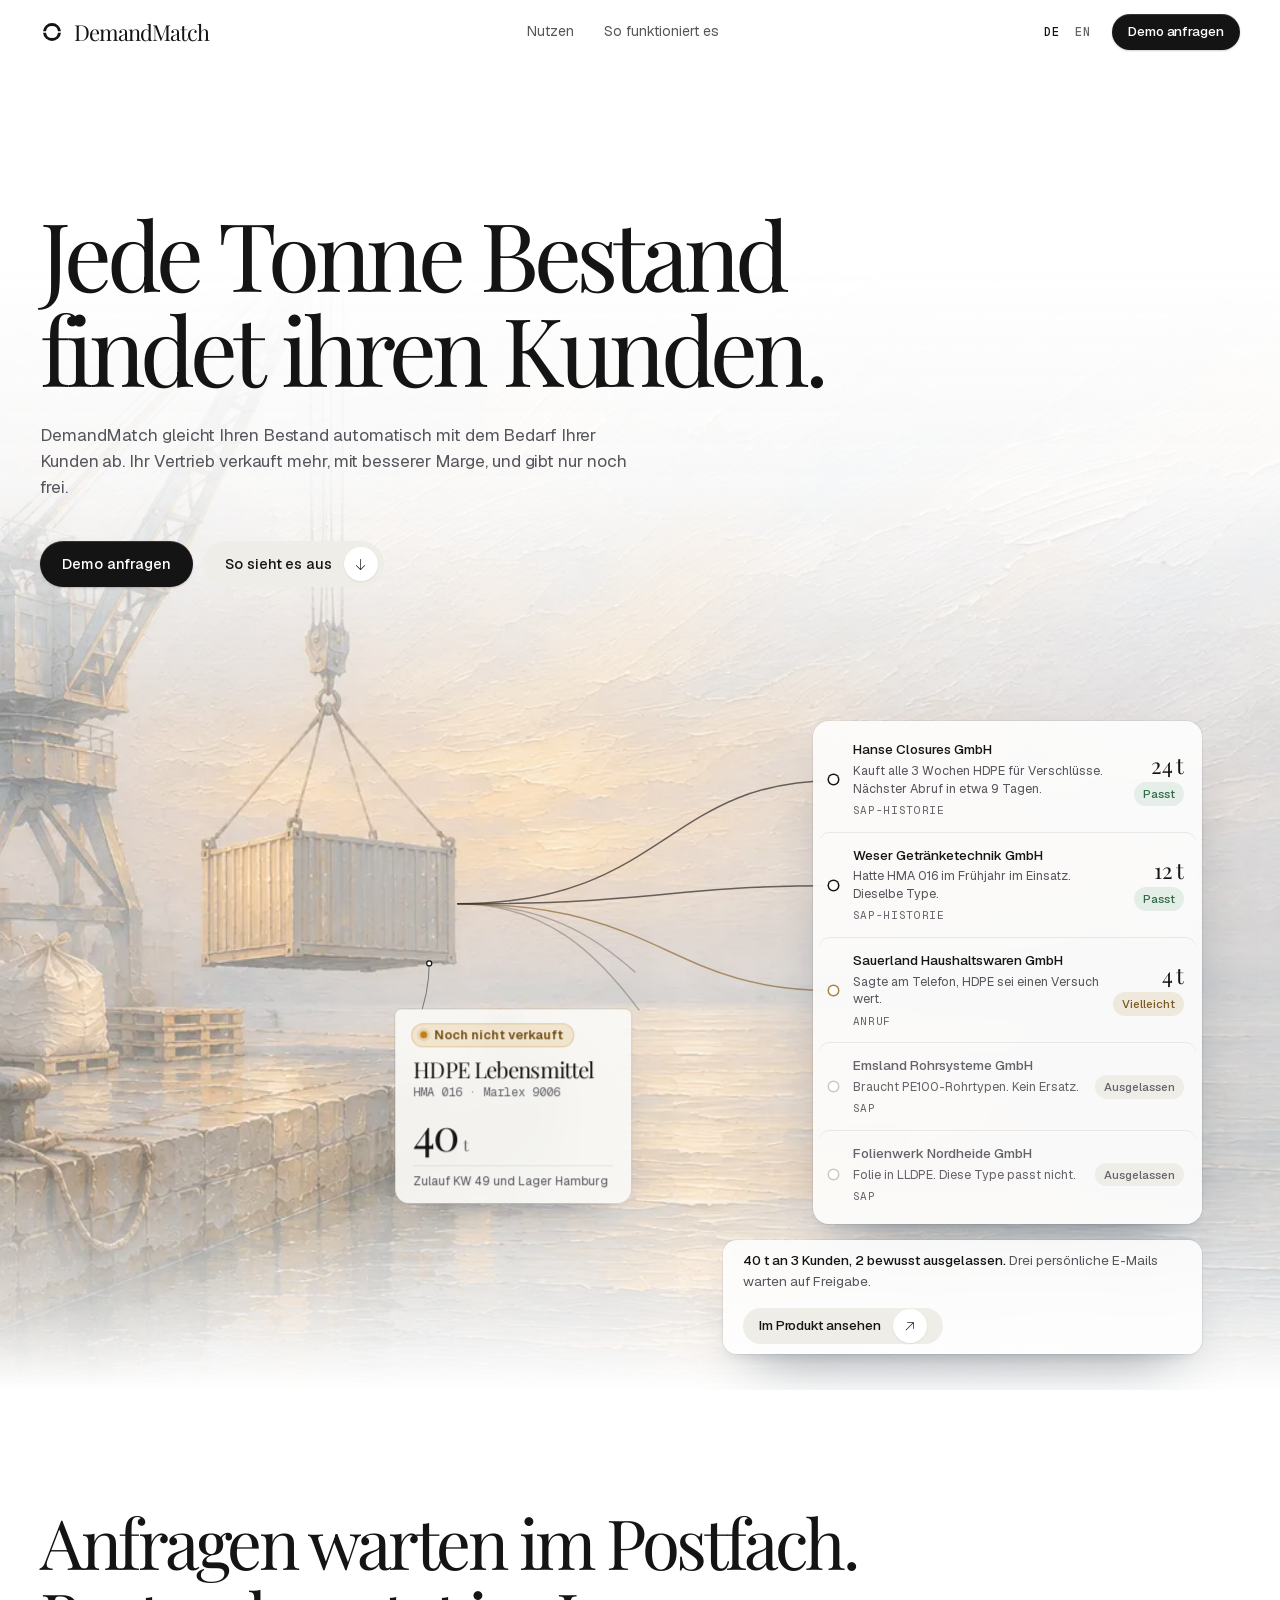
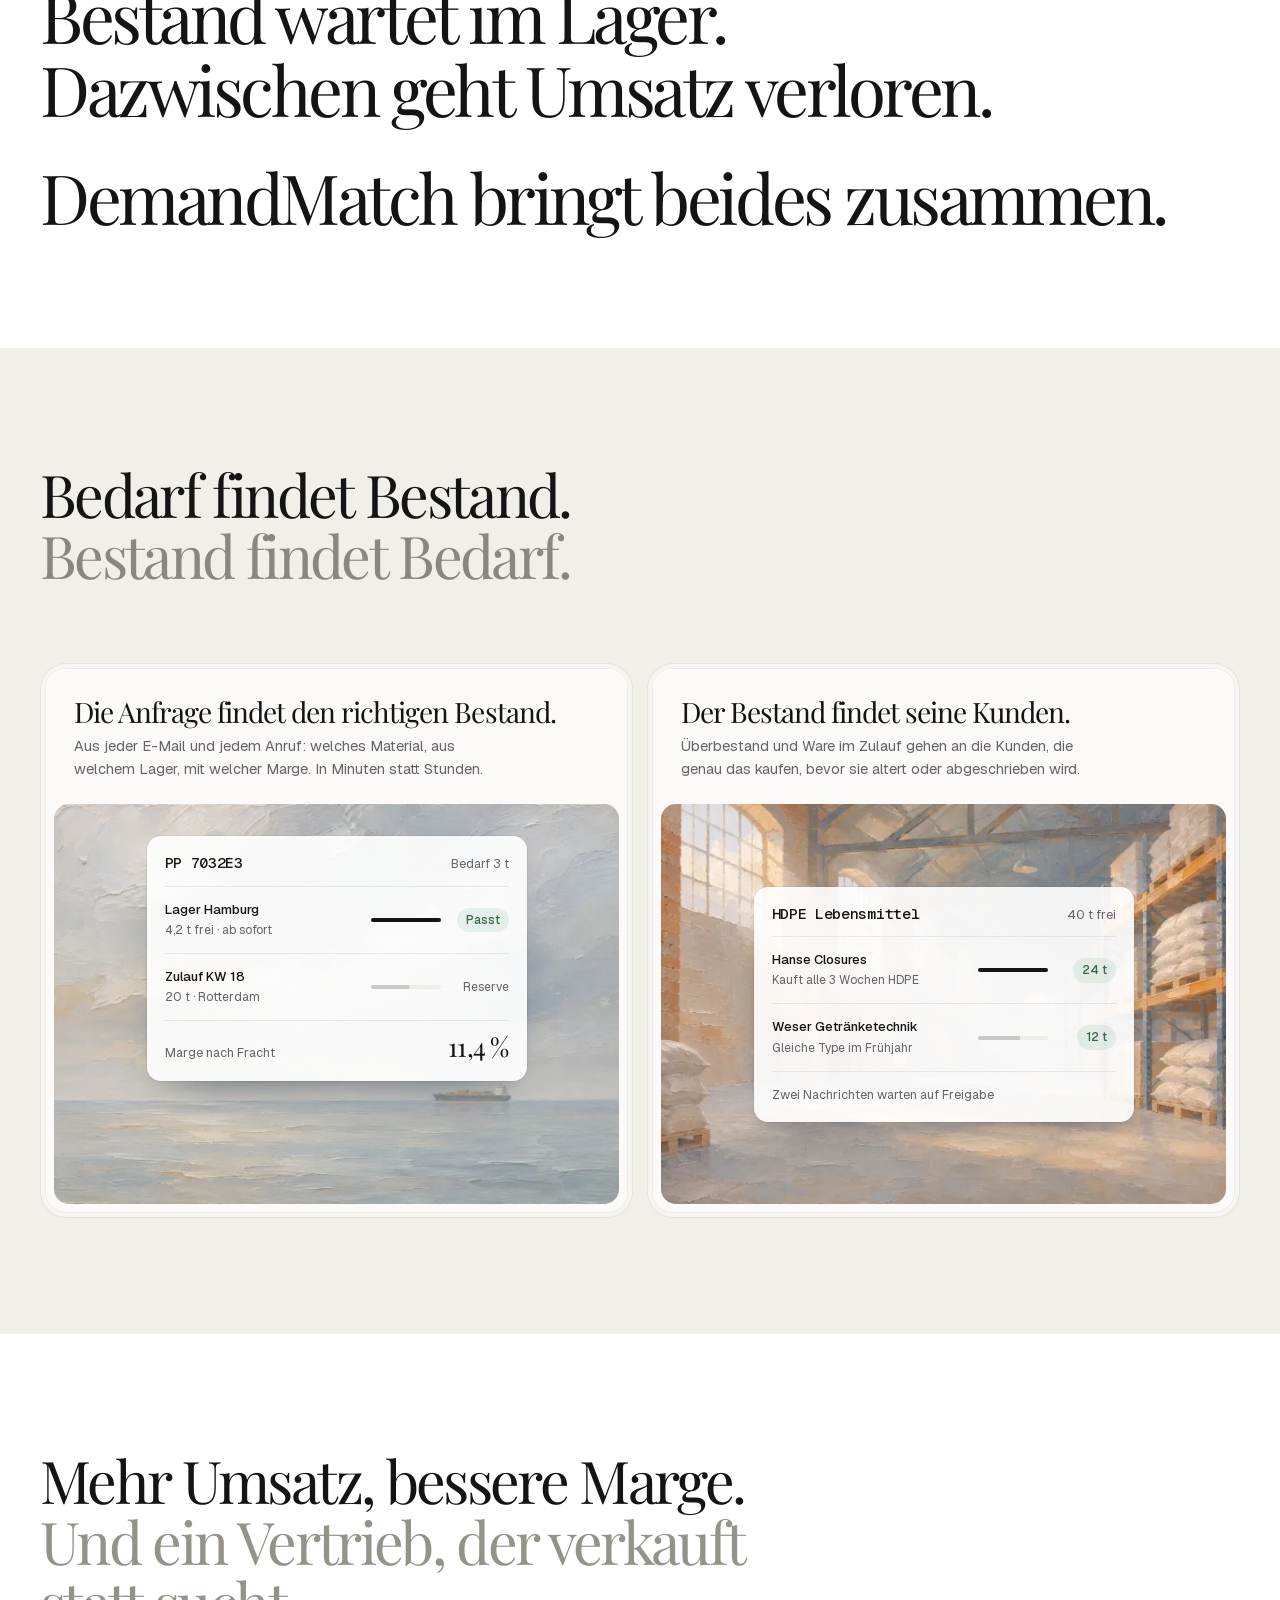
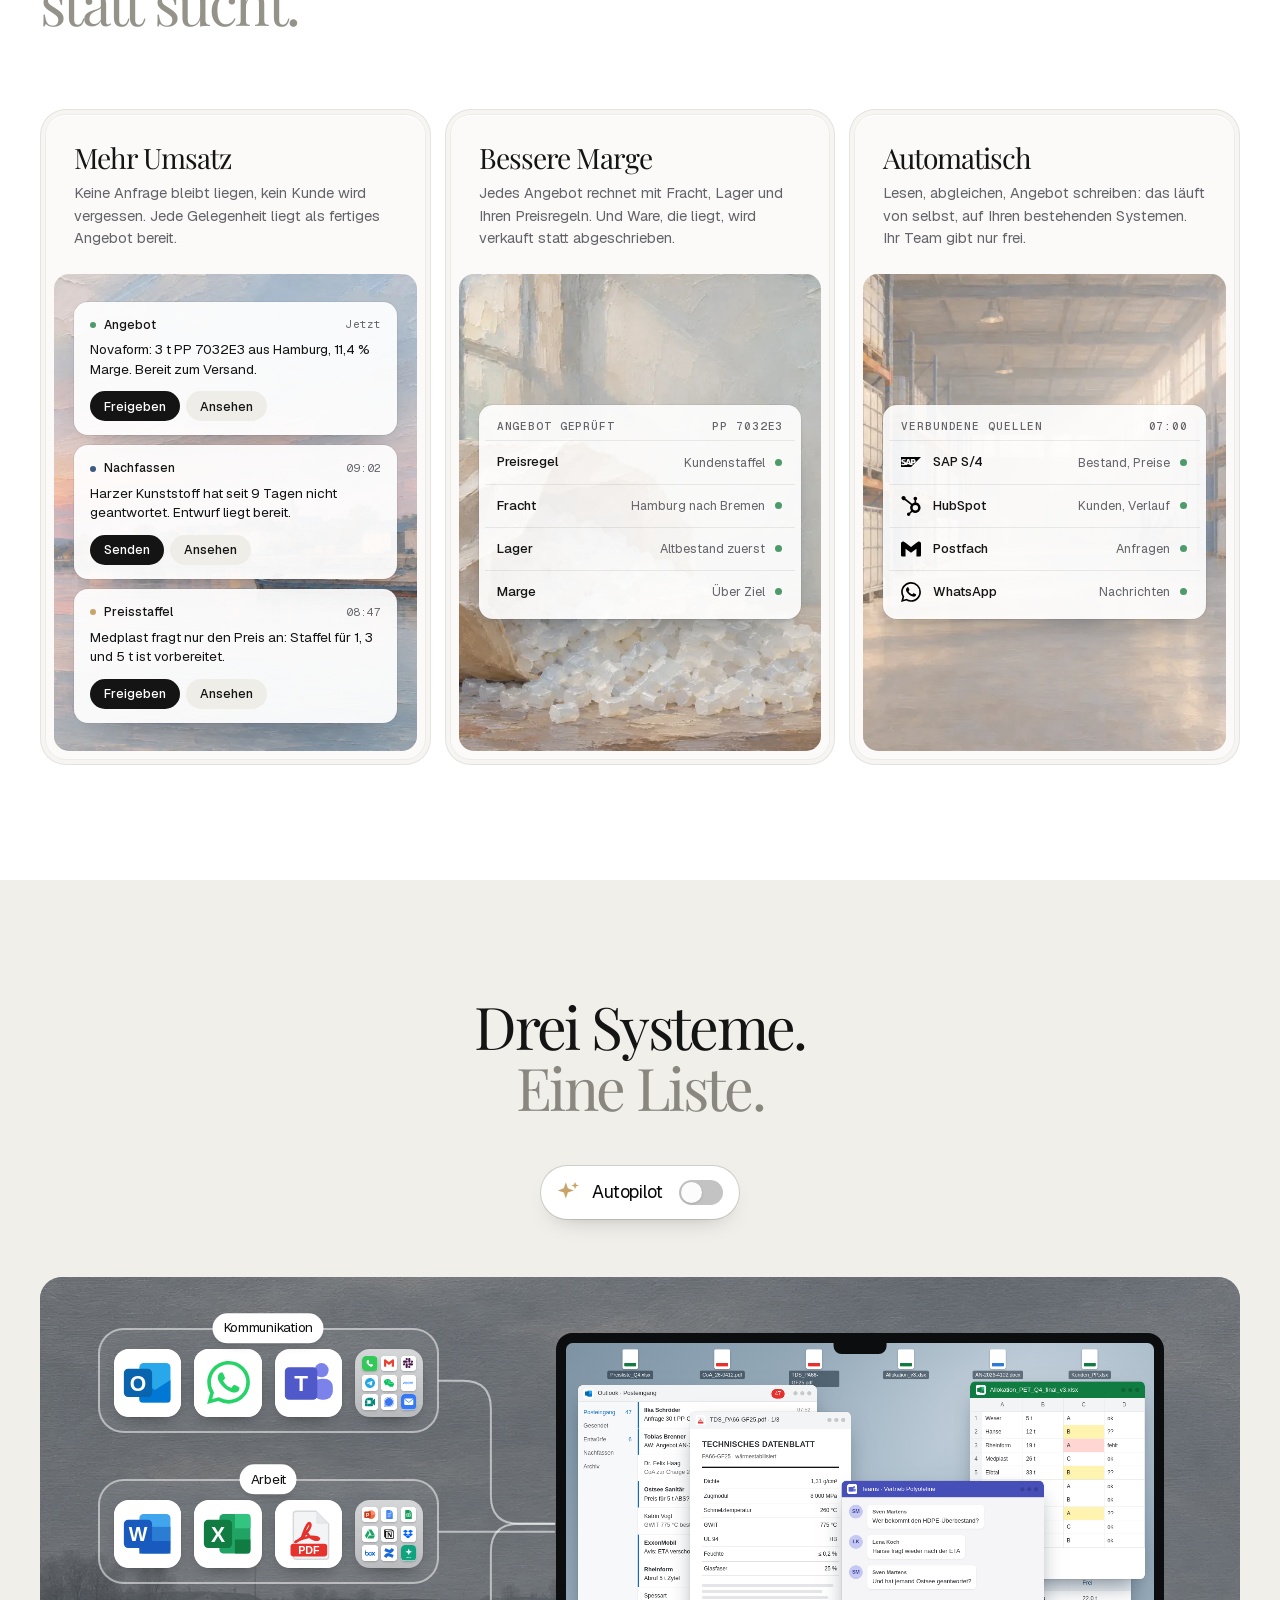
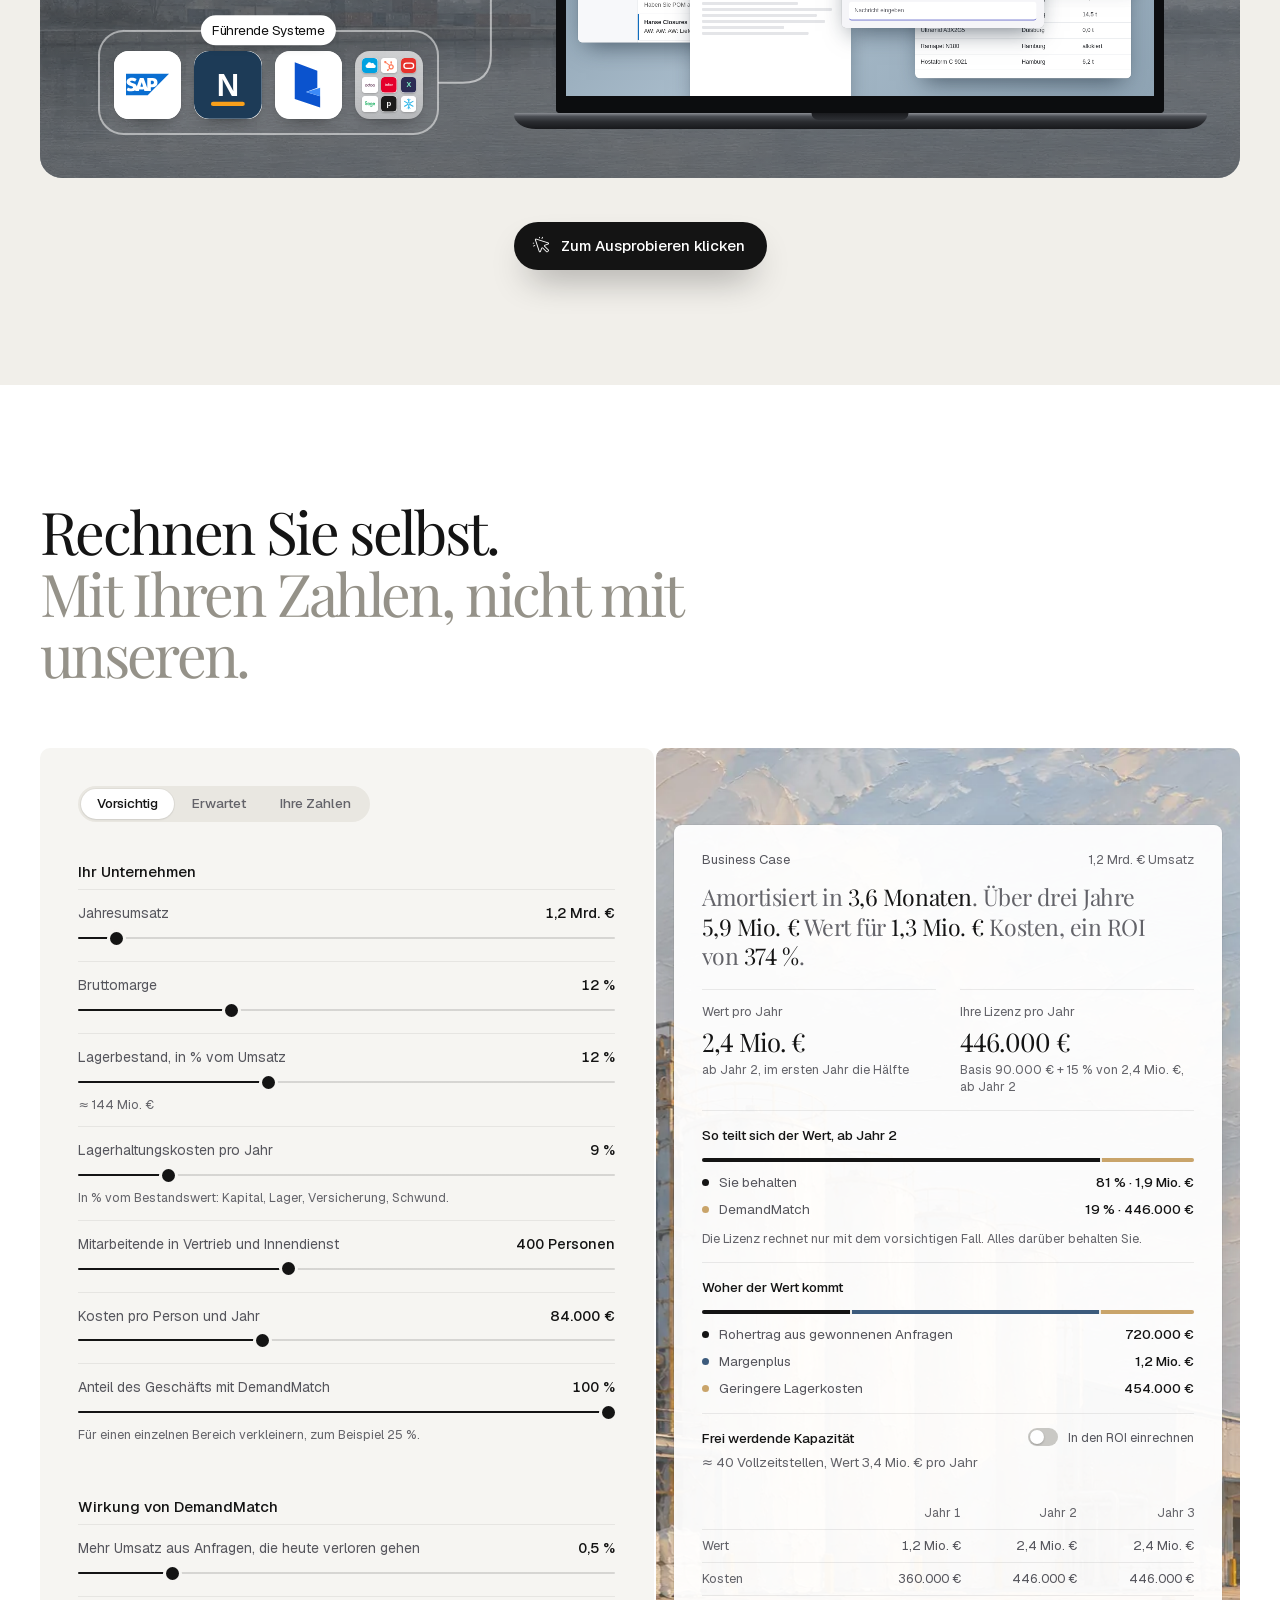
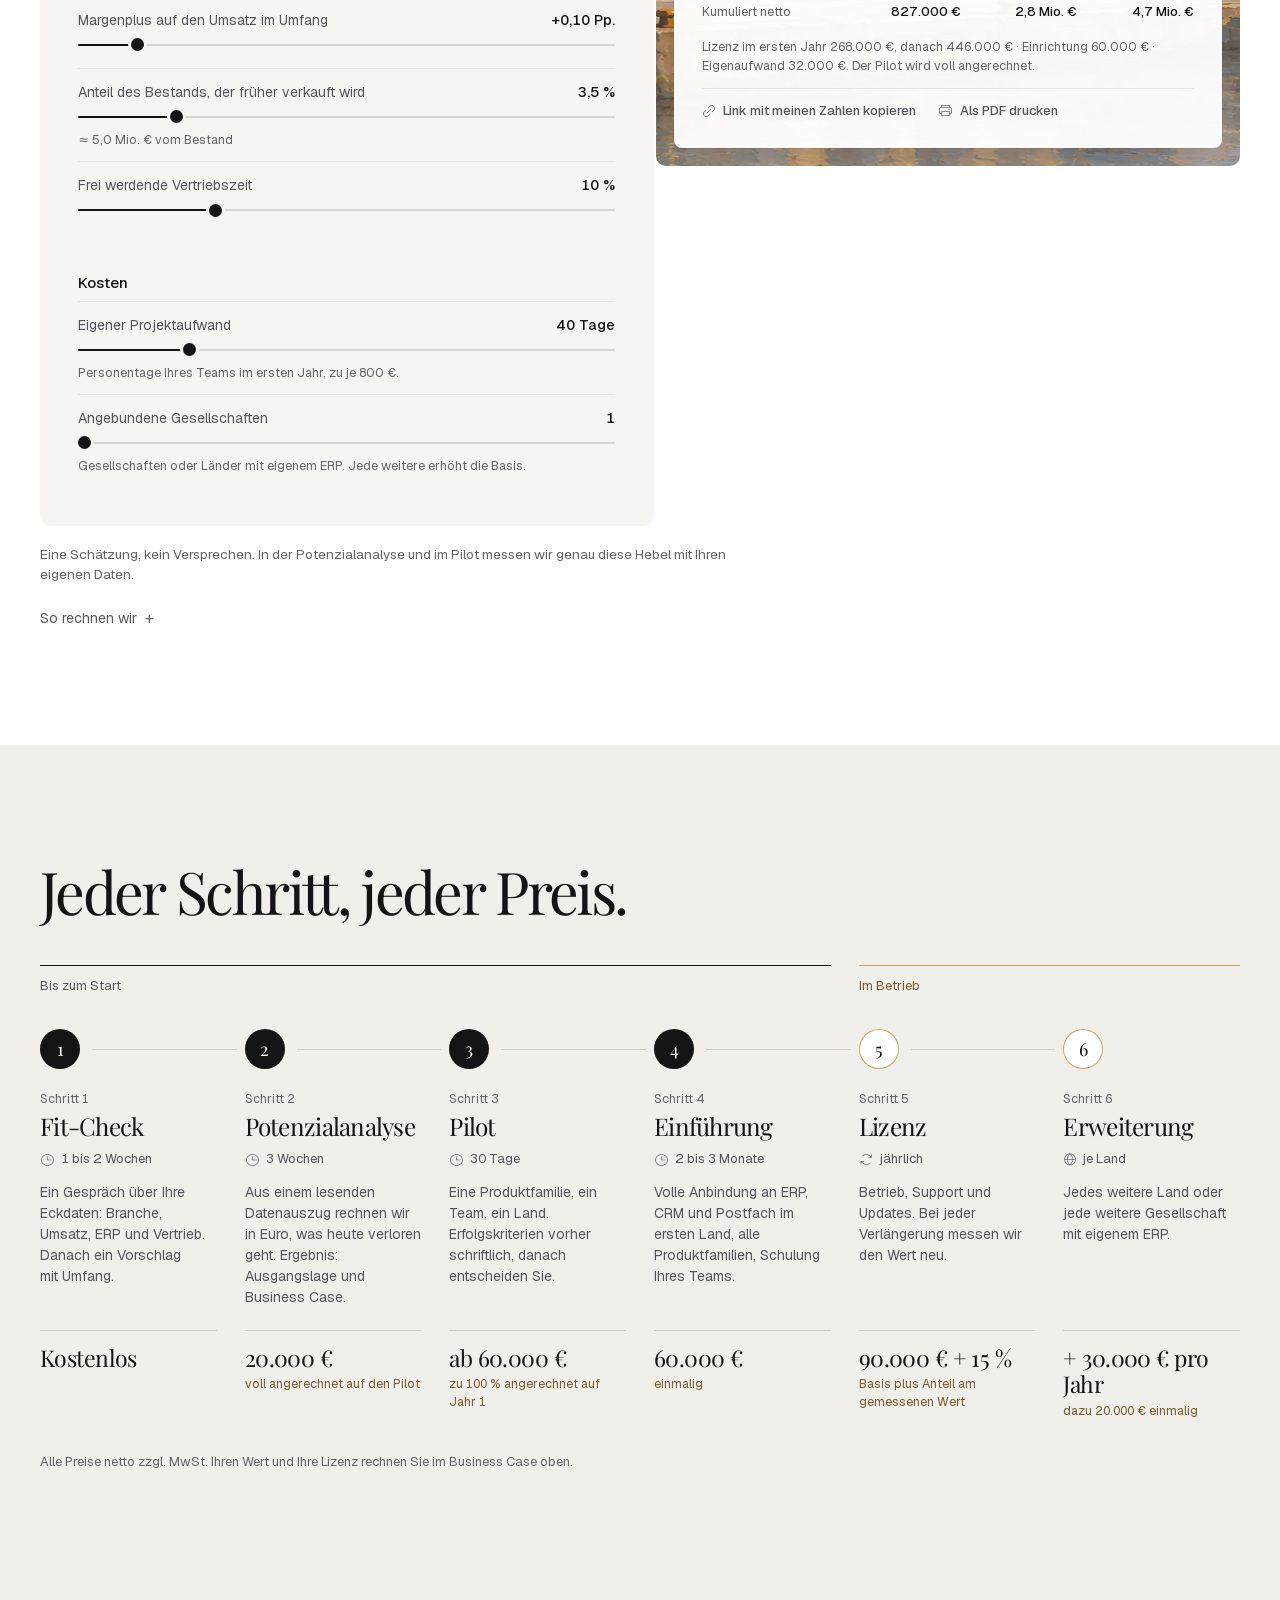
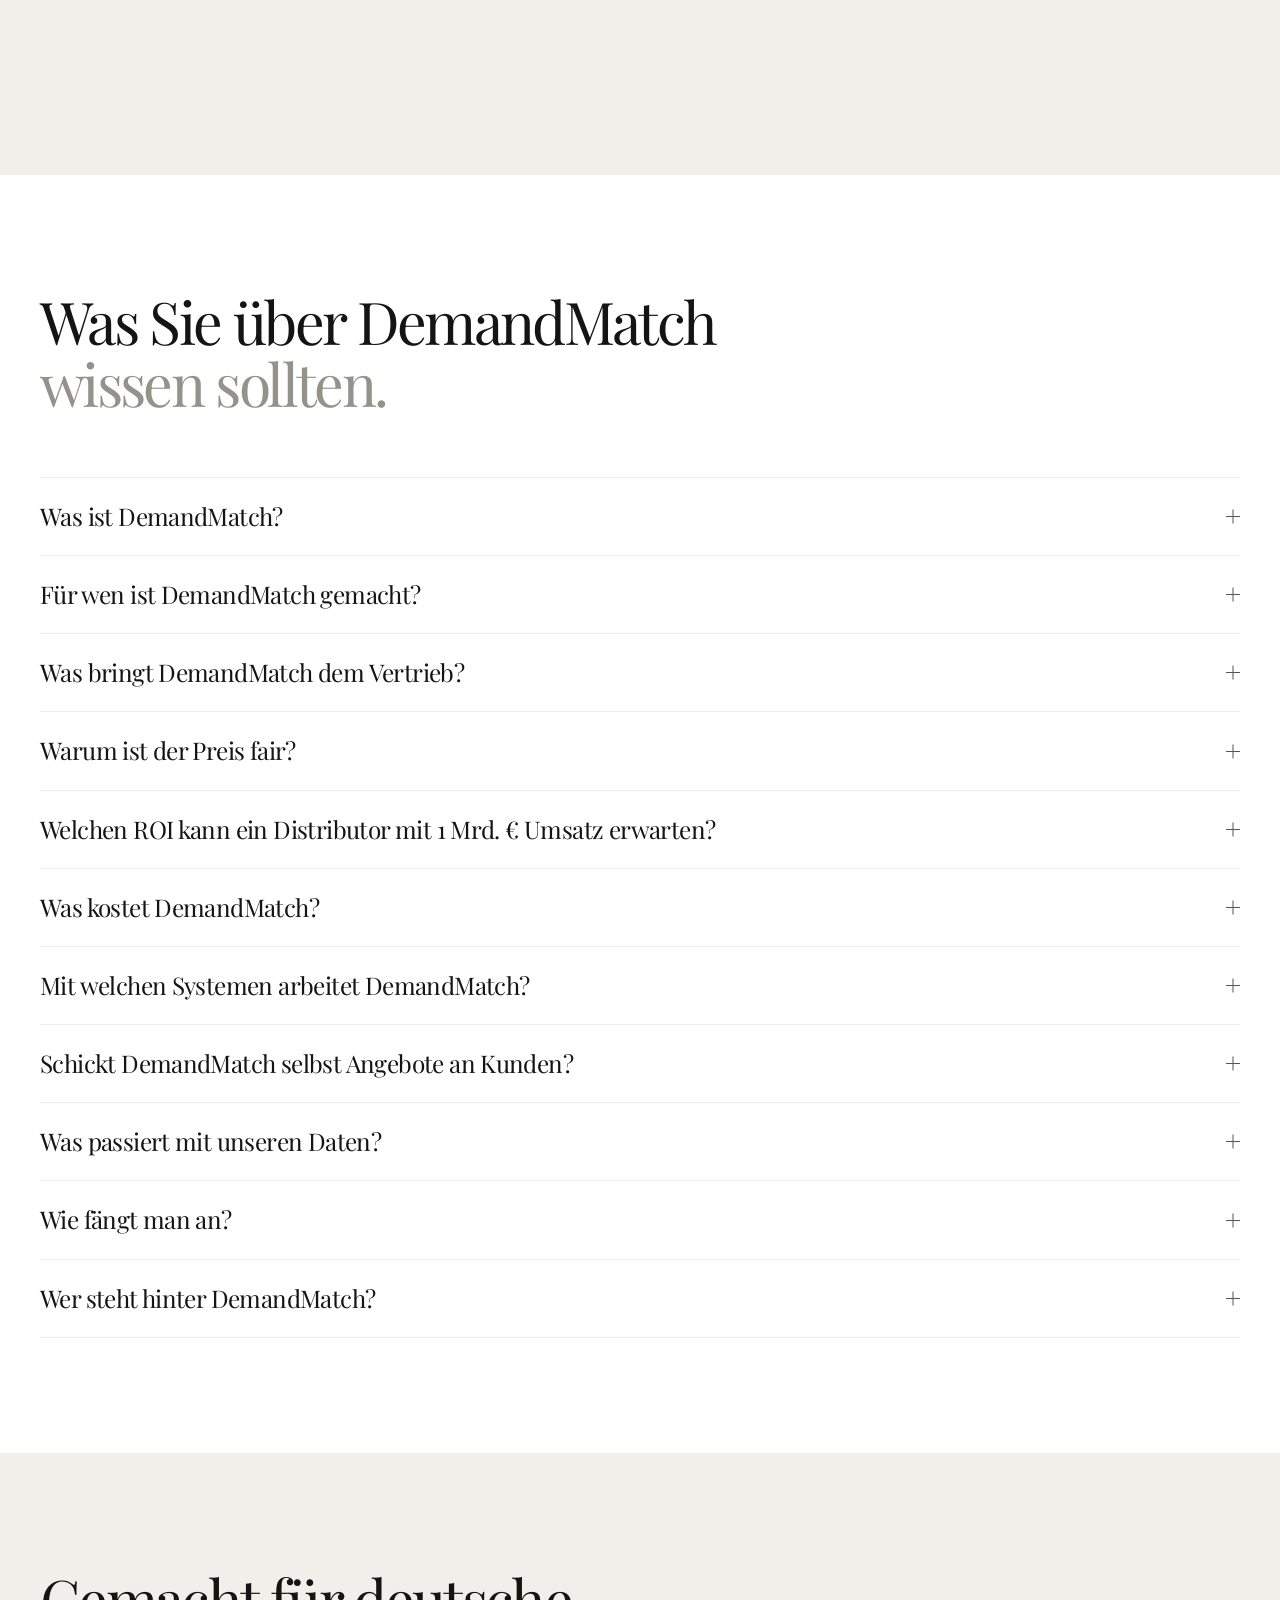
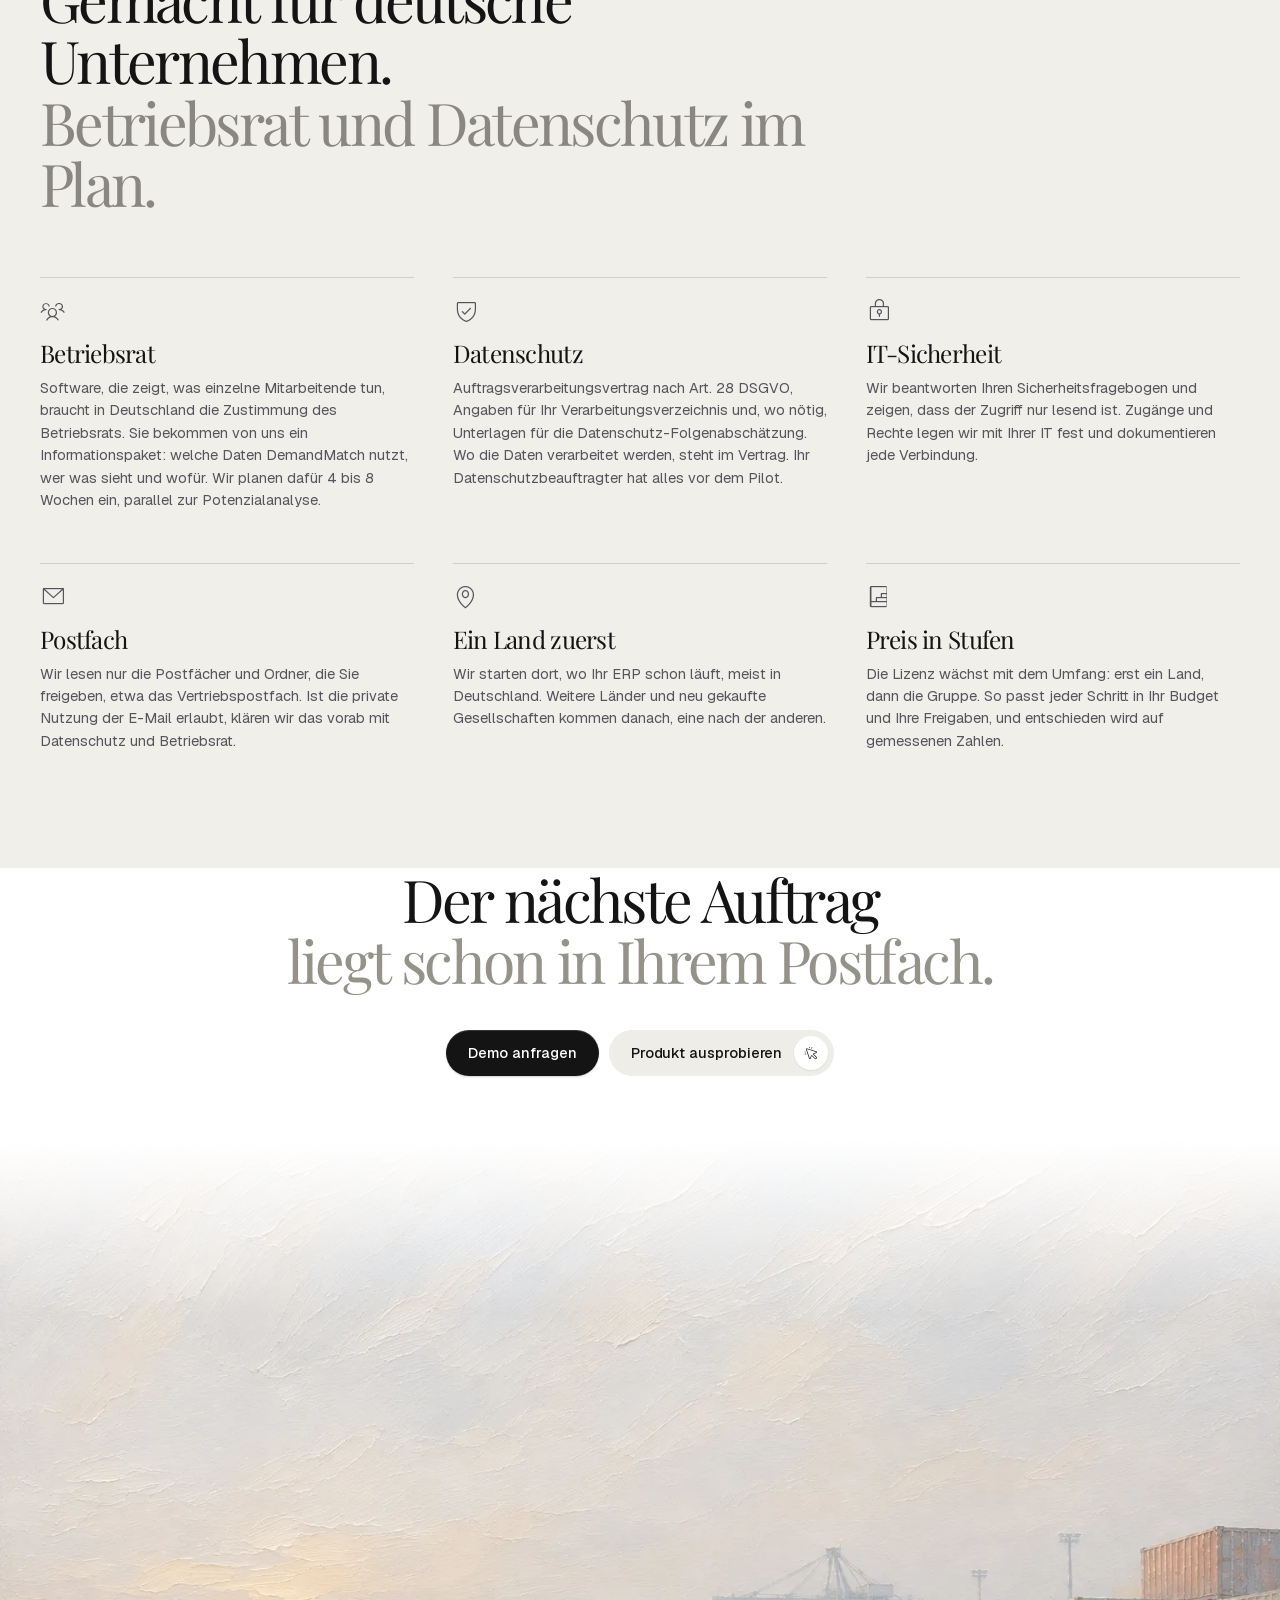
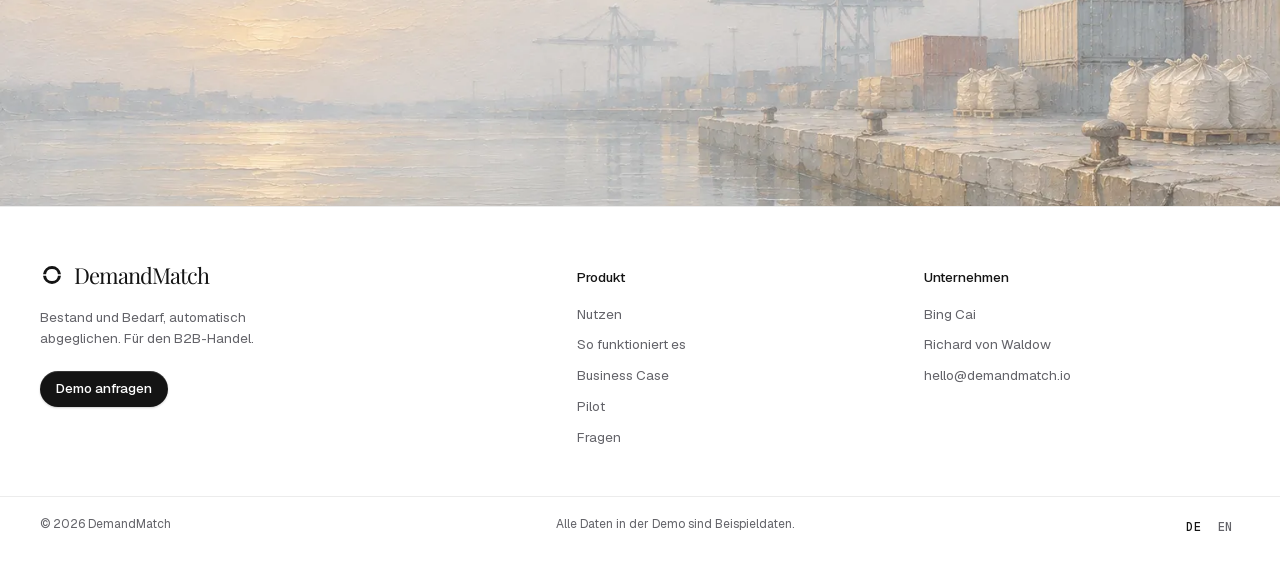
==== commit 8095c995: "Paintings as WebP with srcset; drop unused files Co-Authored-By: Claude Opus 5.5 <noreply@anthropic." ====
--- a/index.html
+++ b/index.html
@@ -27,7 +27,7 @@
 <link rel="preconnect" href="https://fonts.gstatic.com" crossorigin>
 <link rel="stylesheet" href="https://fonts.googleapis.com/css2?family=Playfair+Display:ital,wght@0,400;0,500;1,400&display=swap">
 <link rel="preload" href="assets/fonts/Geist-var.woff2" as="font" type="font/woff2" crossorigin>
-<link rel="preload" href="assets/art/unloading.jpg" as="image">
+<link rel="preload" as="image" href="assets/art/unloading-1536.webp" imagesrcset="assets/art/unloading-640.webp 640w, assets/art/unloading-1024.webp 1024w, assets/art/unloading-1536.webp 1536w" imagesizes="100vw" fetchpriority="high">
 <script type="application/ld+json">
 {
  "@context": "https://schema.org",
@@ -428,7 +428,7 @@
  ]
 }
 </script>
-<link rel="stylesheet" href="assets/css/systems.css?v=16b846db">
+<link rel="stylesheet" href="assets/css/systems.css?v=2d9aed6a">
 <link rel="stylesheet" href="assets/css/roi.css?v=d7a66eef">
 <link rel="stylesheet" href="assets/icons/style.css?v=2a36dc2a">
 <link rel="stylesheet" href="assets/app/app.css?v=a8d8a2b7">
@@ -461,7 +461,7 @@
   <!-- HERO: the value in one line, who it is for, and the matching itself as the picture: one lot of stock finding its customers (surplus.js) -->
   <div class="hero-gallery">
   <!-- the painting, full-bleed behind the headline and the board, dissolving into the paper above and below -->
-  <div class="gallery-wallpaper" aria-hidden="true"><img src="assets/art/unloading.jpg" alt="" decoding="async" fetchpriority="high"></div>
+  <div class="gallery-wallpaper" aria-hidden="true"><img src="assets/art/unloading-1536.webp" srcset="assets/art/unloading-640.webp 640w, assets/art/unloading-1024.webp 1024w, assets/art/unloading-1536.webp 1536w" sizes="100vw" alt="" decoding="async" fetchpriority="high"></div>
   <section class="hero wrap">
     <h1 class="h1" data-split="h1">Jede Tonne Bestand findet ihren Kunden.</h1>
     <p class="lead in-hero" style="--d:5" data-t="lead">DemandMatch gleicht Ihren Bestand automatisch mit dem Bedarf Ihrer Kunden ab. Ihr Vertrieb verkauft mehr, mit besserer Marge, und gibt nur noch frei.</p>
@@ -514,7 +514,7 @@
       <article class="card card-c card-half rv" data-play>
         <div class="card-core">
           <header class="card-h"><h3 data-t="b1_h">Die Anfrage findet den richtigen Bestand.</h3><p data-t="b1_p">Aus jeder E-Mail und jedem Anruf: welches Material, aus welchem Lager, mit welcher Marge. In Minuten statt Stunden.</p></header>
-          <div class="card-art"><img src="assets/art/cargo-sea.jpg" alt="" loading="lazy" decoding="async">
+          <div class="card-art"><img src="assets/art/cargo-sea-1536.webp" srcset="assets/art/cargo-sea-640.webp 640w, assets/art/cargo-sea-1024.webp 1024w, assets/art/cargo-sea-1536.webp 1536w" sizes="(max-width: 1000px) 100vw, 640px" alt="" loading="lazy" decoding="async">
             <div class="ui ui-match" aria-hidden="true">
               <div class="ui-match-h"><span>PP 7032E3</span><em data-t="c3_need">Bedarf 3 t</em></div>
               <div class="mrow"><div><b data-t="c3_w1">Lager Hamburg</b><small data-t="c3_w1s">4,2 t frei · ab sofort</small></div><span class="bar"><i style="--w:1"></i></span><em class="ok" data-t="c3_fit">Passt</em></div>
@@ -527,7 +527,7 @@
       <article class="card card-half card-w rv" style="--d:1" data-play>
         <div class="card-core">
           <header class="card-h"><h3 data-t="b2_h">Der Bestand findet seine Kunden.</h3><p data-t="b2_p">Überbestand und Ware im Zulauf gehen an die Kunden, die genau das kaufen, bevor sie altert oder abgeschrieben wird.</p></header>
-          <div class="card-art"><img src="assets/art/warehouse.jpg" alt="" loading="lazy" decoding="async">
+          <div class="card-art"><img src="assets/art/warehouse-1536.webp" srcset="assets/art/warehouse-640.webp 640w, assets/art/warehouse-1024.webp 1024w, assets/art/warehouse-1536.webp 1536w" sizes="(max-width: 1000px) 100vw, 640px" alt="" loading="lazy" decoding="async">
             <div class="ui ui-match" aria-hidden="true">
               <div class="ui-match-h"><span data-t="b2_lot">HDPE Lebensmittel</span><em data-t="b2_free">40 t frei</em></div>
               <div class="mrow"><div><b>Hanse Closures</b><small data-t="b2_r1">Kauft alle 3 Wochen HDPE</small></div><span class="bar"><i style="--w:1"></i></span><em class="ok">24 t</em></div>
@@ -549,7 +549,7 @@
       <article class="card card-d rv" data-play>
         <div class="card-core">
           <header class="card-h"><h3 data-t="o1_h">Mehr Umsatz</h3><p data-t="o1_p">Keine Anfrage bleibt liegen, kein Kunde wird vergessen. Jede Gelegenheit liegt als fertiges Angebot bereit.</p></header>
-          <div class="card-art"><img src="assets/art/river-dusk.jpg" alt="" loading="lazy" decoding="async">
+          <div class="card-art"><img src="assets/art/river-dusk-1536.webp" srcset="assets/art/river-dusk-640.webp 640w, assets/art/river-dusk-1024.webp 1024w, assets/art/river-dusk-1536.webp 1536w" sizes="(max-width: 1000px) 100vw, 720px" alt="" loading="lazy" decoding="async">
             <div class="ui ui-asks">
               <div class="ask" style="--i:0">
                 <div class="ask-h"><i></i><span data-t="c4_t1">Angebot</span><em data-t="c4_now">Jetzt</em></div>
@@ -573,7 +573,7 @@
       <article class="card card-b rv" style="--d:1" data-play>
         <div class="card-core">
           <header class="card-h"><h3 data-t="o2_h">Bessere Marge</h3><p data-t="o2_p">Jedes Angebot rechnet mit Fracht, Lager und Ihren Preisregeln. Und Ware, die liegt, wird verkauft statt abgeschrieben.</p></header>
-          <div class="card-art"><img src="assets/art/granulate.jpg" alt="" loading="lazy" decoding="async">
+          <div class="card-art"><img src="assets/art/granulate-1536.webp" srcset="assets/art/granulate-640.webp 640w, assets/art/granulate-1024.webp 1024w, assets/art/granulate-1536.webp 1536w" sizes="(max-width: 1000px) 100vw, 720px" alt="" loading="lazy" decoding="async">
             <div class="ui ui-src ui-plain" aria-hidden="true">
               <div class="ui-src-h"><span data-t="o2_ui">Angebot geprüft</span><em>PP 7032E3</em></div>
               <ul>
@@ -589,7 +589,7 @@
       <article class="card card-a rv" style="--d:2" data-play>
         <div class="card-core">
           <header class="card-h"><h3 data-t="o3_h">Automatisch</h3><p data-t="o3_p">Lesen, abgleichen, Angebot schreiben: das läuft von selbst, auf Ihren bestehenden Systemen. Ihr Team gibt nur frei.</p></header>
-          <div class="card-art"><img src="assets/art/chem-store.jpg" alt="" loading="lazy" decoding="async">
+          <div class="card-art"><img src="assets/art/chem-store-1536.webp" srcset="assets/art/chem-store-640.webp 640w, assets/art/chem-store-1024.webp 1024w, assets/art/chem-store-1536.webp 1536w" sizes="(max-width: 1000px) 100vw, 720px" alt="" loading="lazy" decoding="async">
             <div class="ui ui-src" aria-hidden="true">
               <div class="ui-src-h"><span data-t="c1_ui">Verbundene Quellen</span><em>07:00</em></div>
               <ul>
@@ -683,7 +683,7 @@
         <button class="btn btn-soft" type="button" data-open-app><span data-t="cta_try">Produkt ausprobieren</span><span class="btn-ic" aria-hidden="true"><i class="ph-light ph-cursor-click"></i></span></button>
       </div>
     </div>
-    <div class="close-art" aria-hidden="true"><img src="assets/art/quay-evening.jpg" alt="" loading="lazy" decoding="async" data-close-art></div>
+    <div class="close-art" aria-hidden="true"><img src="assets/art/quay-evening-1536.webp" srcset="assets/art/quay-evening-640.webp 640w, assets/art/quay-evening-1024.webp 1024w, assets/art/quay-evening-1536.webp 1536w" sizes="100vw" alt="" loading="lazy" decoding="async" data-close-art></div>
   </section>
 
   <!-- THE PRODUCT: the real app with sample data, in a window over the page. Every [data-open-app] opens it, and the
@@ -723,6 +723,6 @@
 <script src="assets/js/stage.js?v=49cb733a"></script>
 <script src="assets/js/surplus.js?v=2bca5a12"></script>
 <script src="assets/js/pricing.js?v=b378a930"></script><!-- the price config the business case uses -->
-<script src="assets/js/roi.js?v=90241ccd"></script>
+<script src="assets/js/roi.js?v=91215b75"></script>
 </body>
 </html>
--- a/assets/css/systems.css
+++ b/assets/css/systems.css
@@ -25,7 +25,7 @@
 /* the stage */
 .sy-stage { position: relative; display: grid; grid-template-columns: minmax(0, 30fr) minmax(0, 7fr) minmax(0, 60fr); align-items: center; margin-top: clamp(2.4rem, 5vw, 3.6rem); padding: clamp(1.5rem, 4vw, 4rem) clamp(1rem, 3vw, 3.2rem) clamp(1.5rem, 3.4vw, 3.4rem) clamp(1rem, 4.5vw, 5.4rem); border-radius: 22px; overflow: hidden; isolation: isolate; background: #8d969c; }
 /* the painting: greyed and a touch darker while off, its own colour once the autopilot is on */
-.sy-art { position: absolute; inset: 0; z-index: -1; background: url("../art/river-port.jpg") 50% 55% / cover no-repeat; filter: saturate(.35) brightness(.9); transform: scale(1.03); transition: filter 1200ms var(--ease-out), transform 1600ms var(--ease-out); }
+.sy-art { position: absolute; inset: 0; z-index: -1; background: url("../art/river-port-1536.webp") 50% 55% / cover no-repeat; filter: saturate(.35) brightness(.9); transform: scale(1.03); transition: filter 1200ms var(--ease-out), transform 1600ms var(--ease-out); }
 .is-on .sy-art { filter: none; transform: none; }
 .sy-stage::after { content: ""; position: absolute; inset: 0; z-index: -1; pointer-events: none; background: linear-gradient(180deg, rgb(20 30 40 / .06), rgb(20 30 40 / .14)); }
 
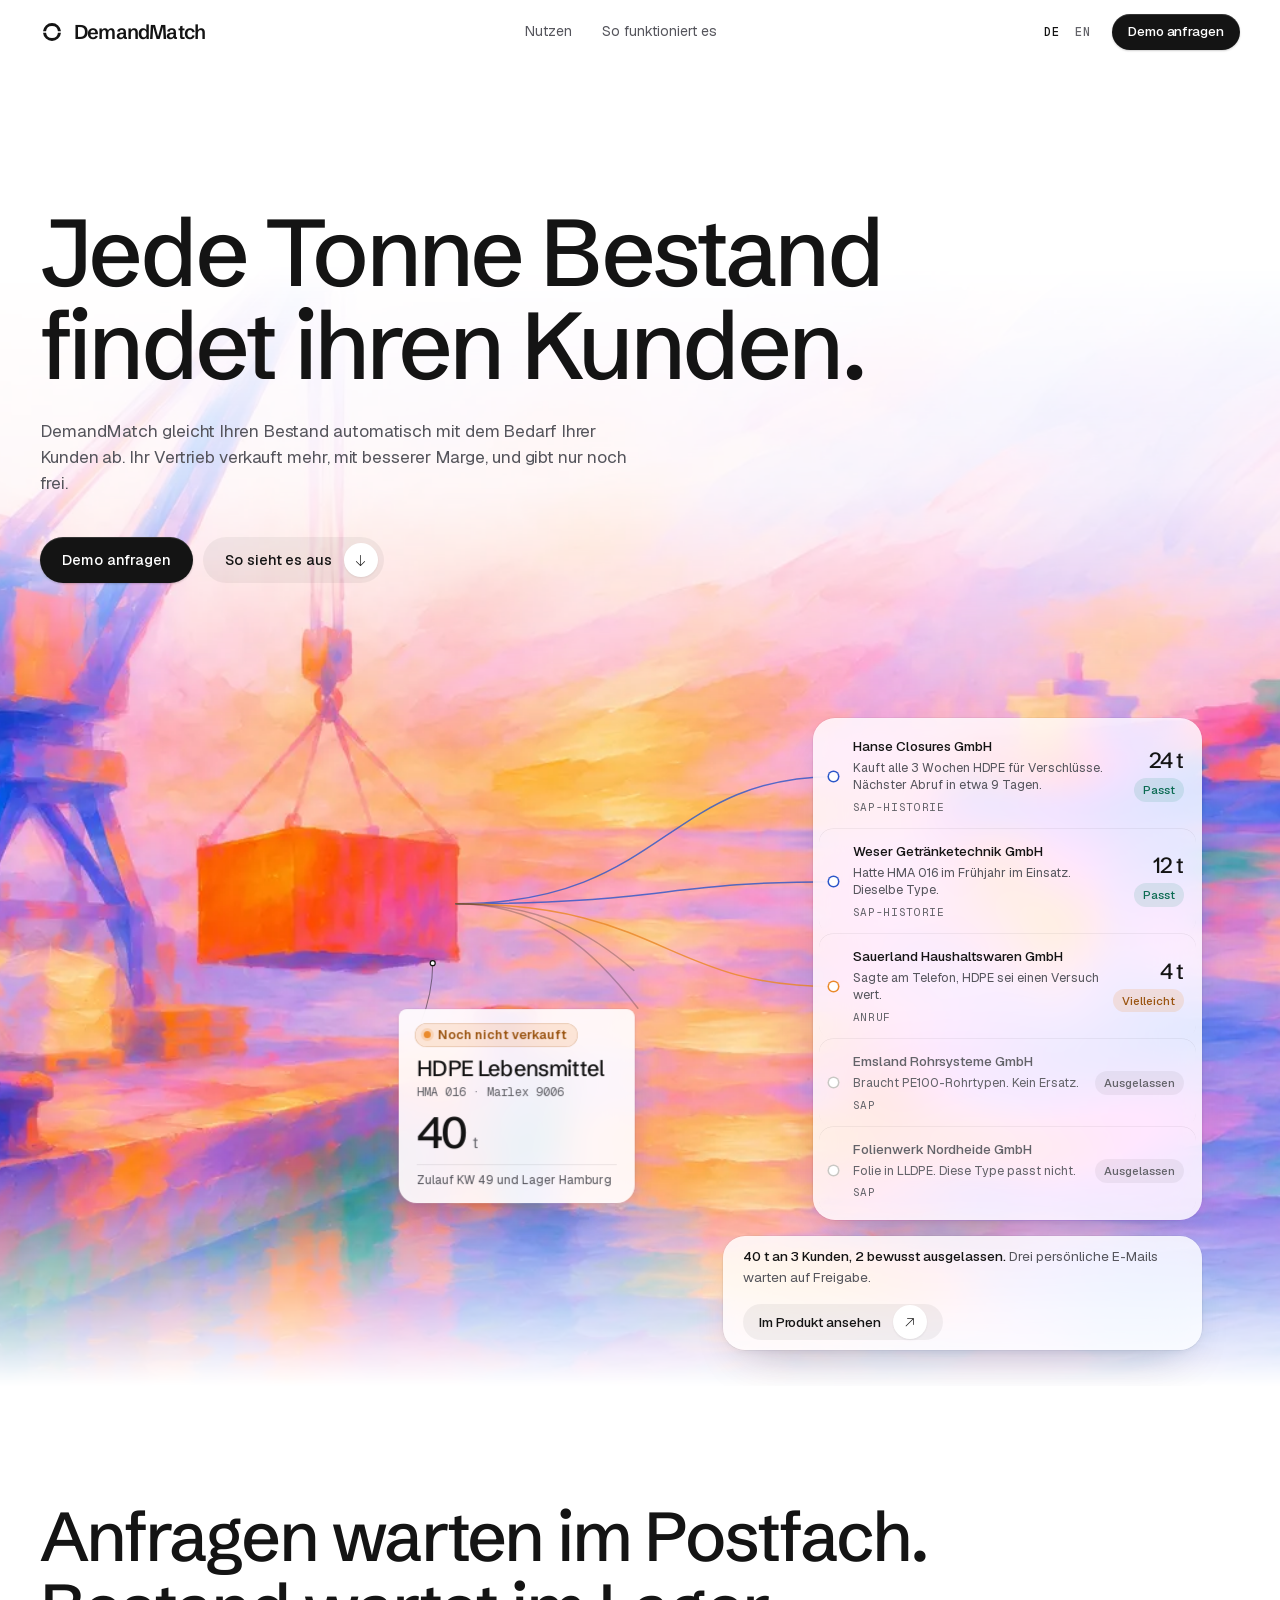
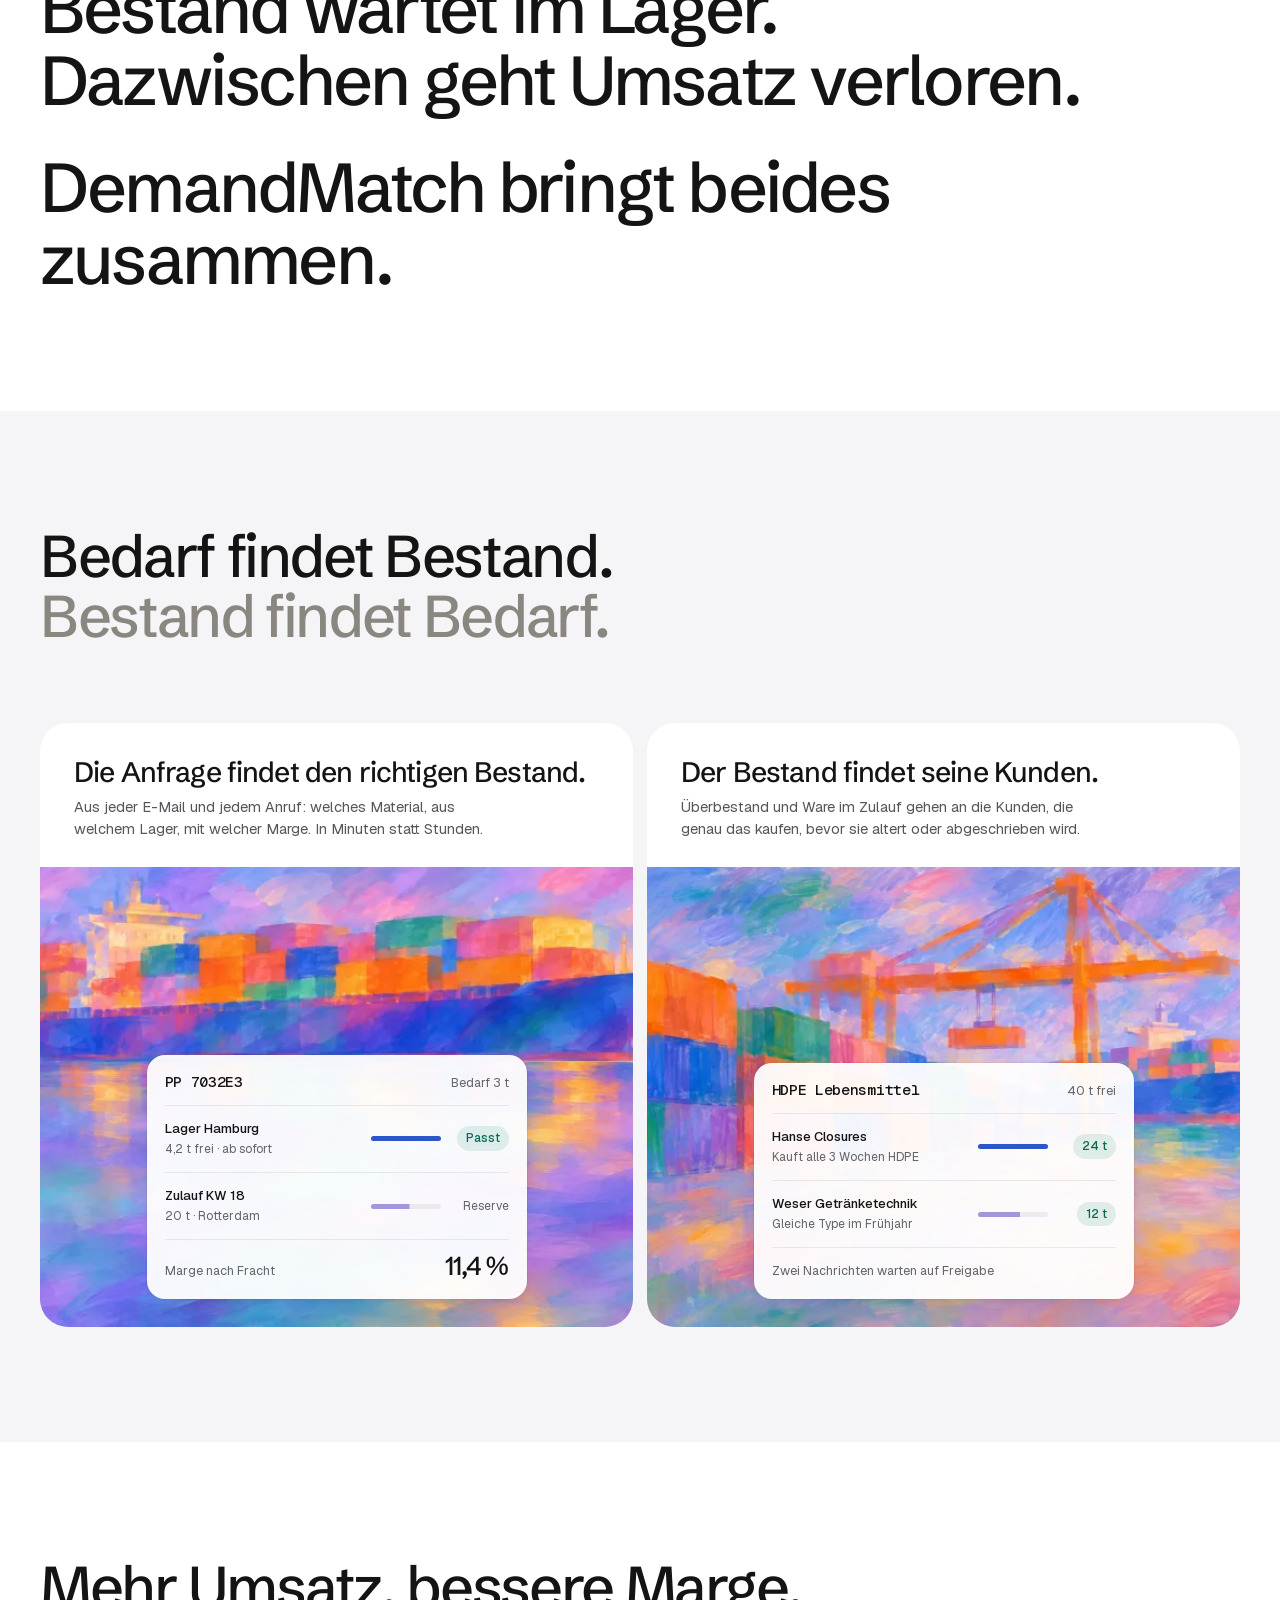
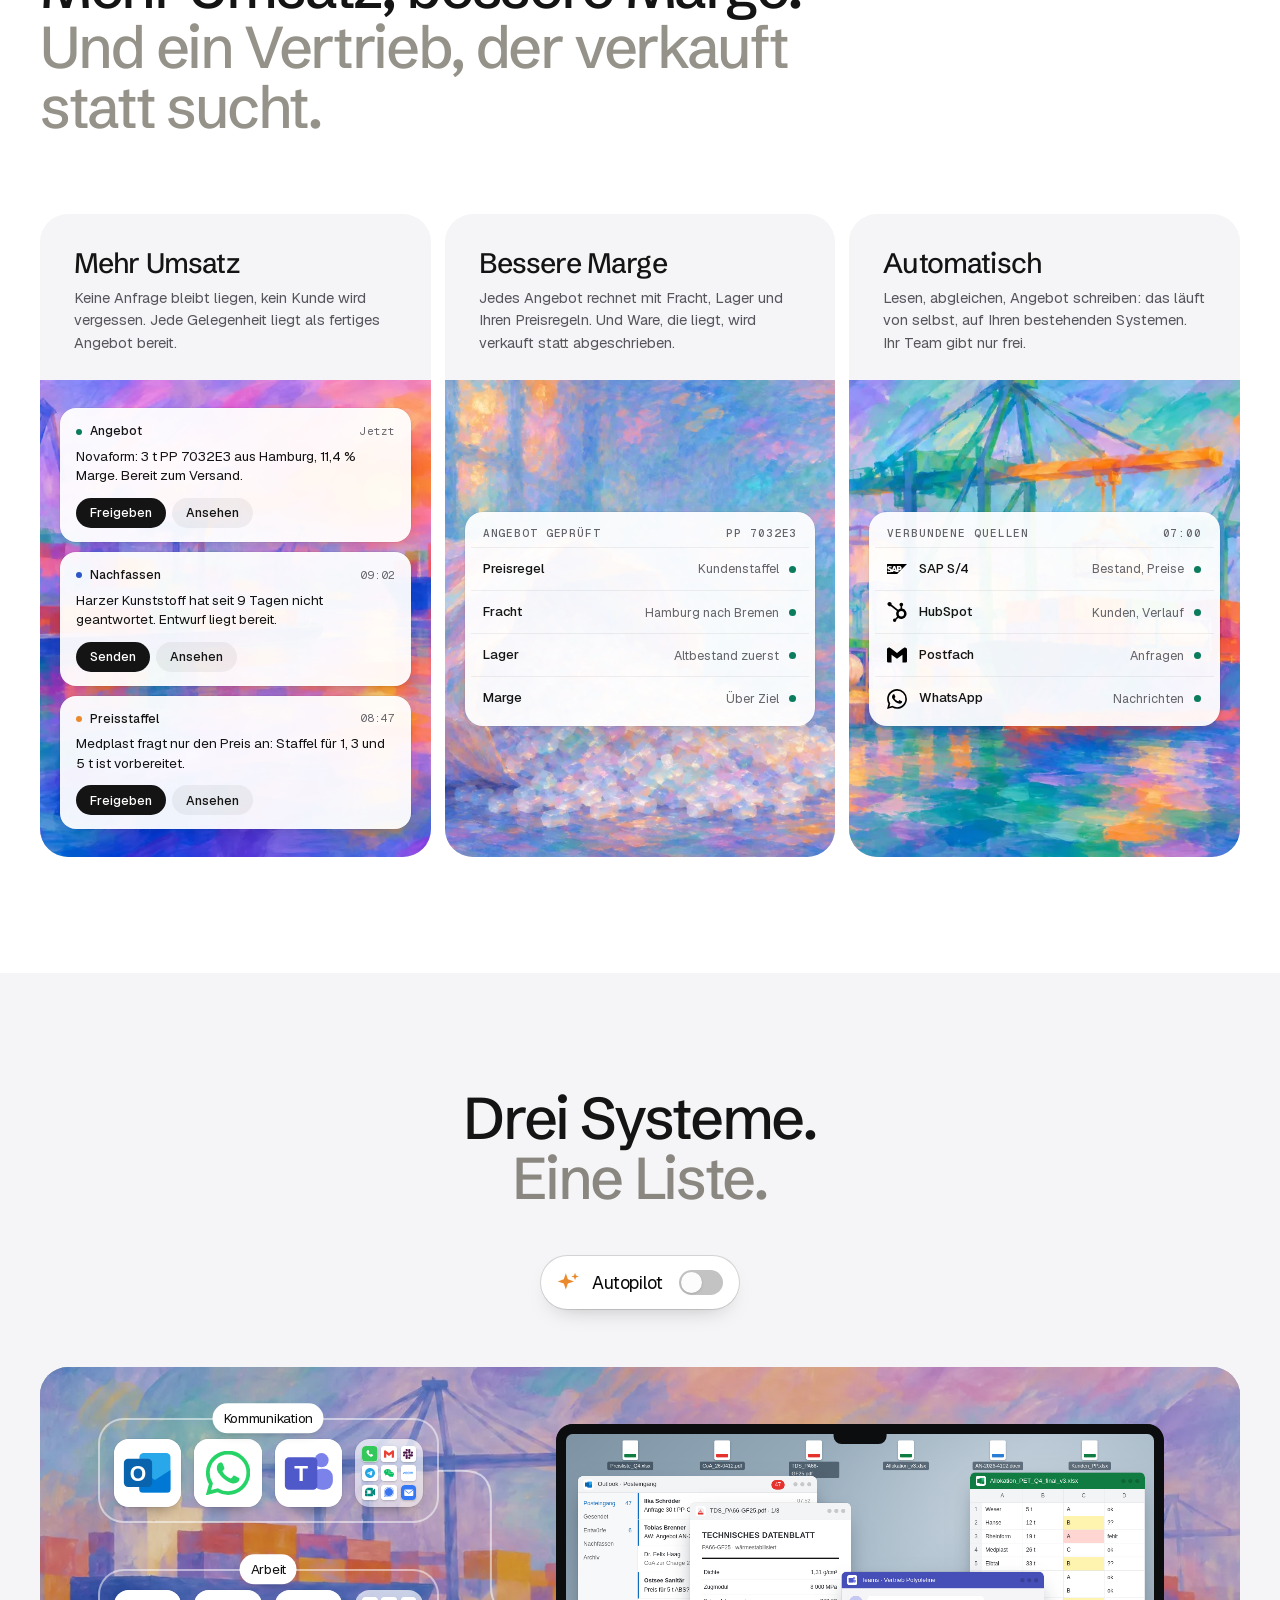
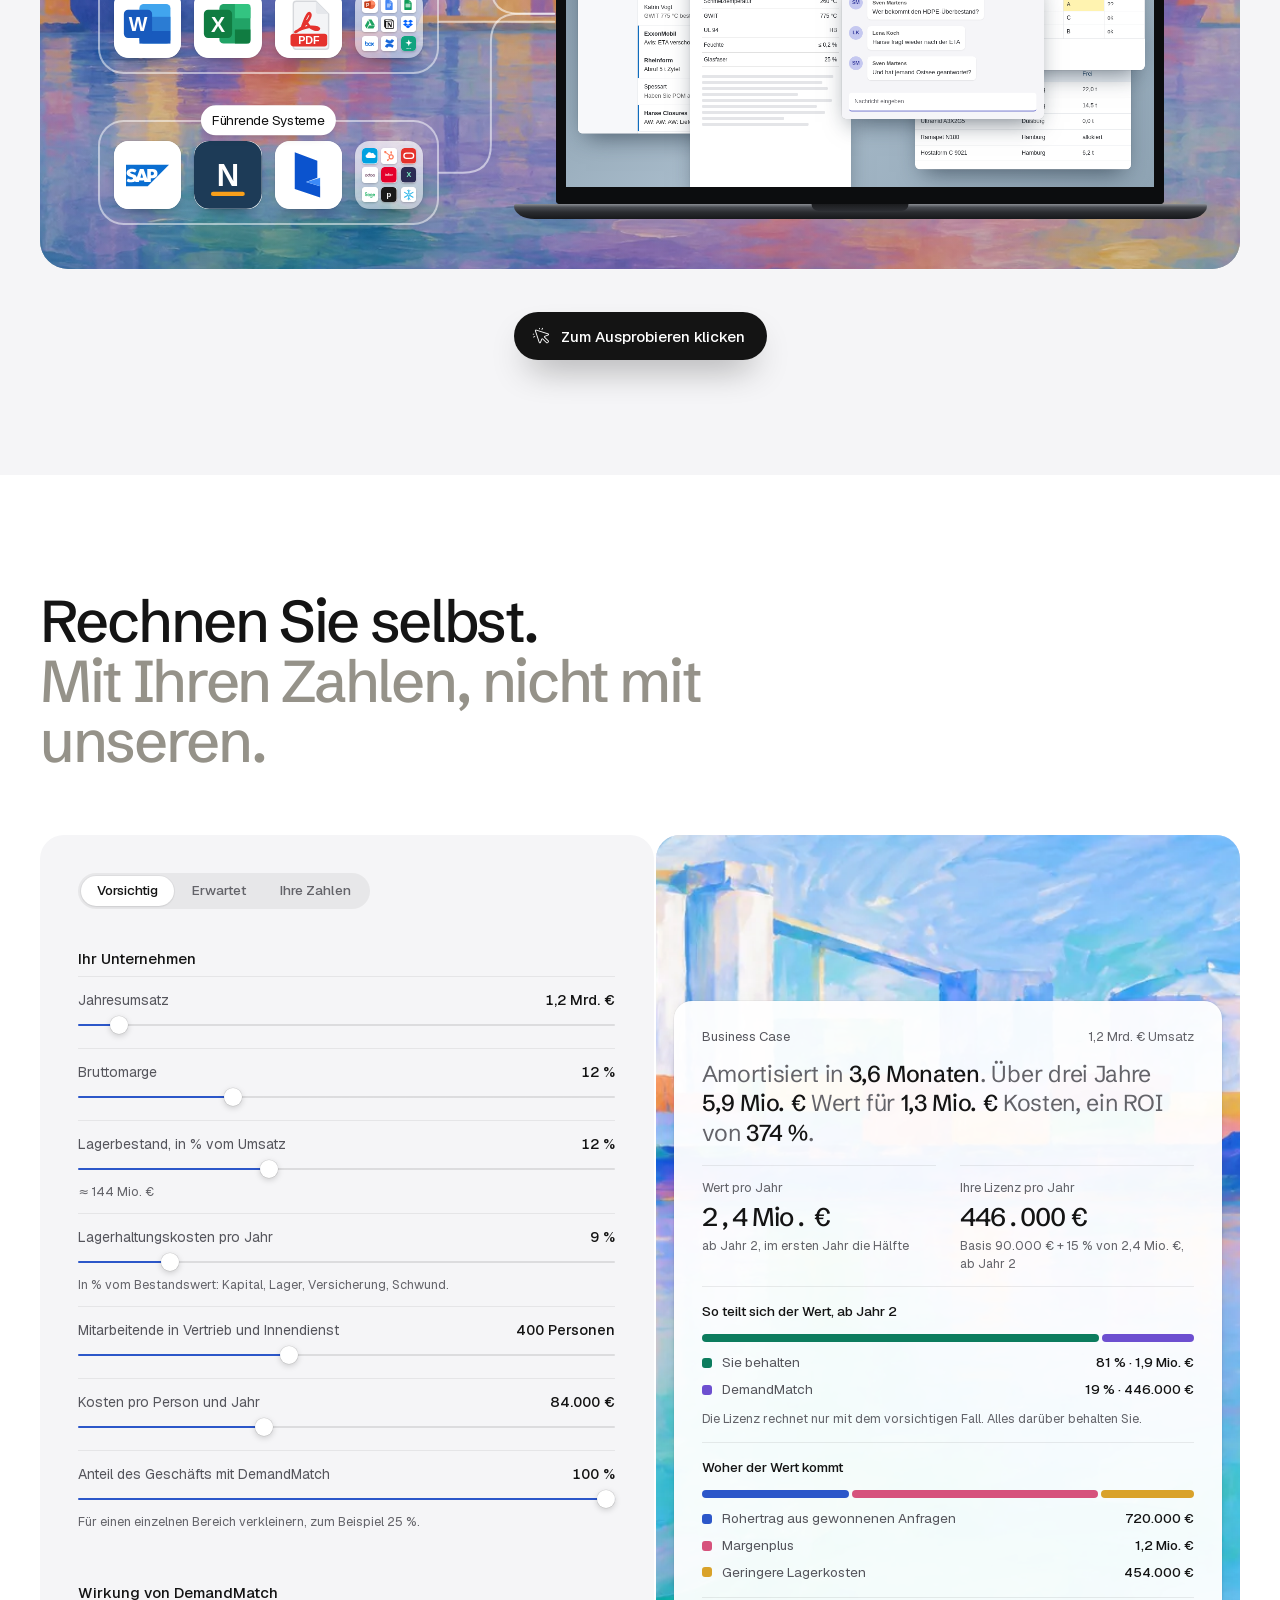
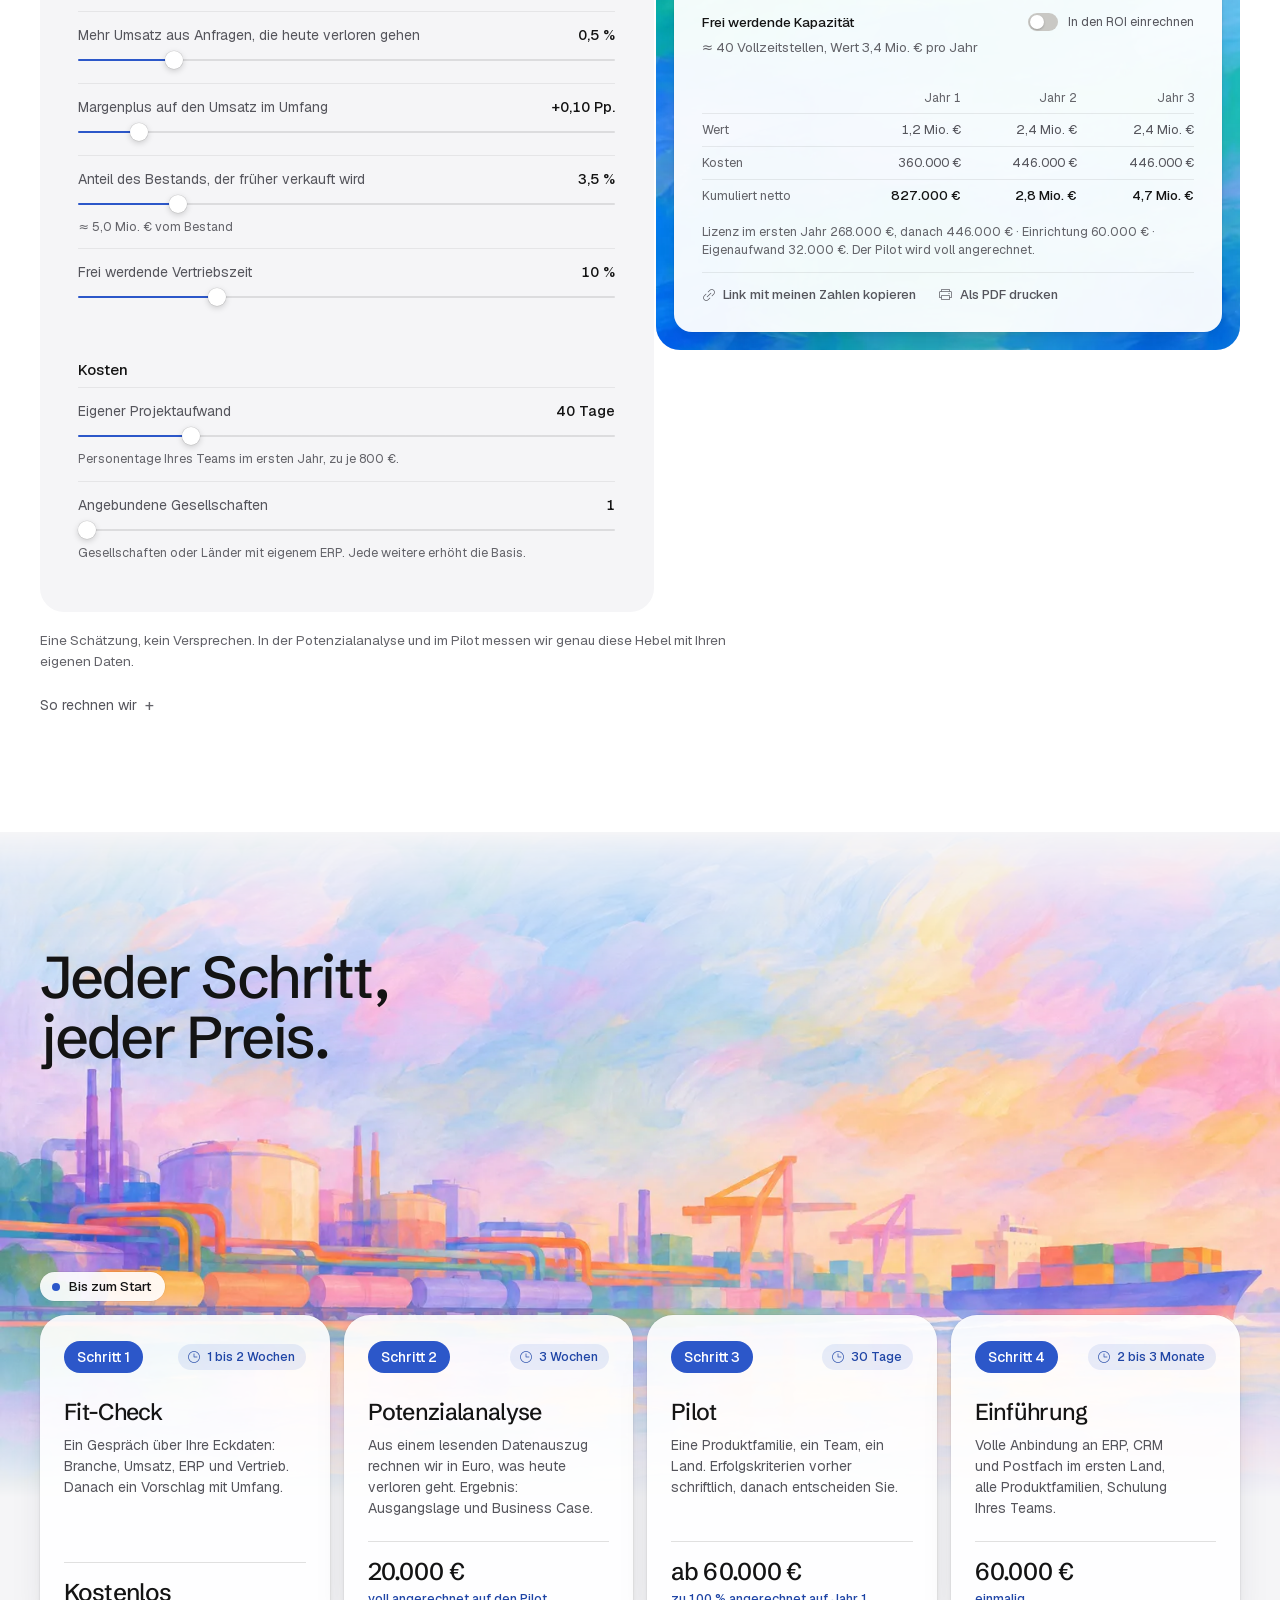
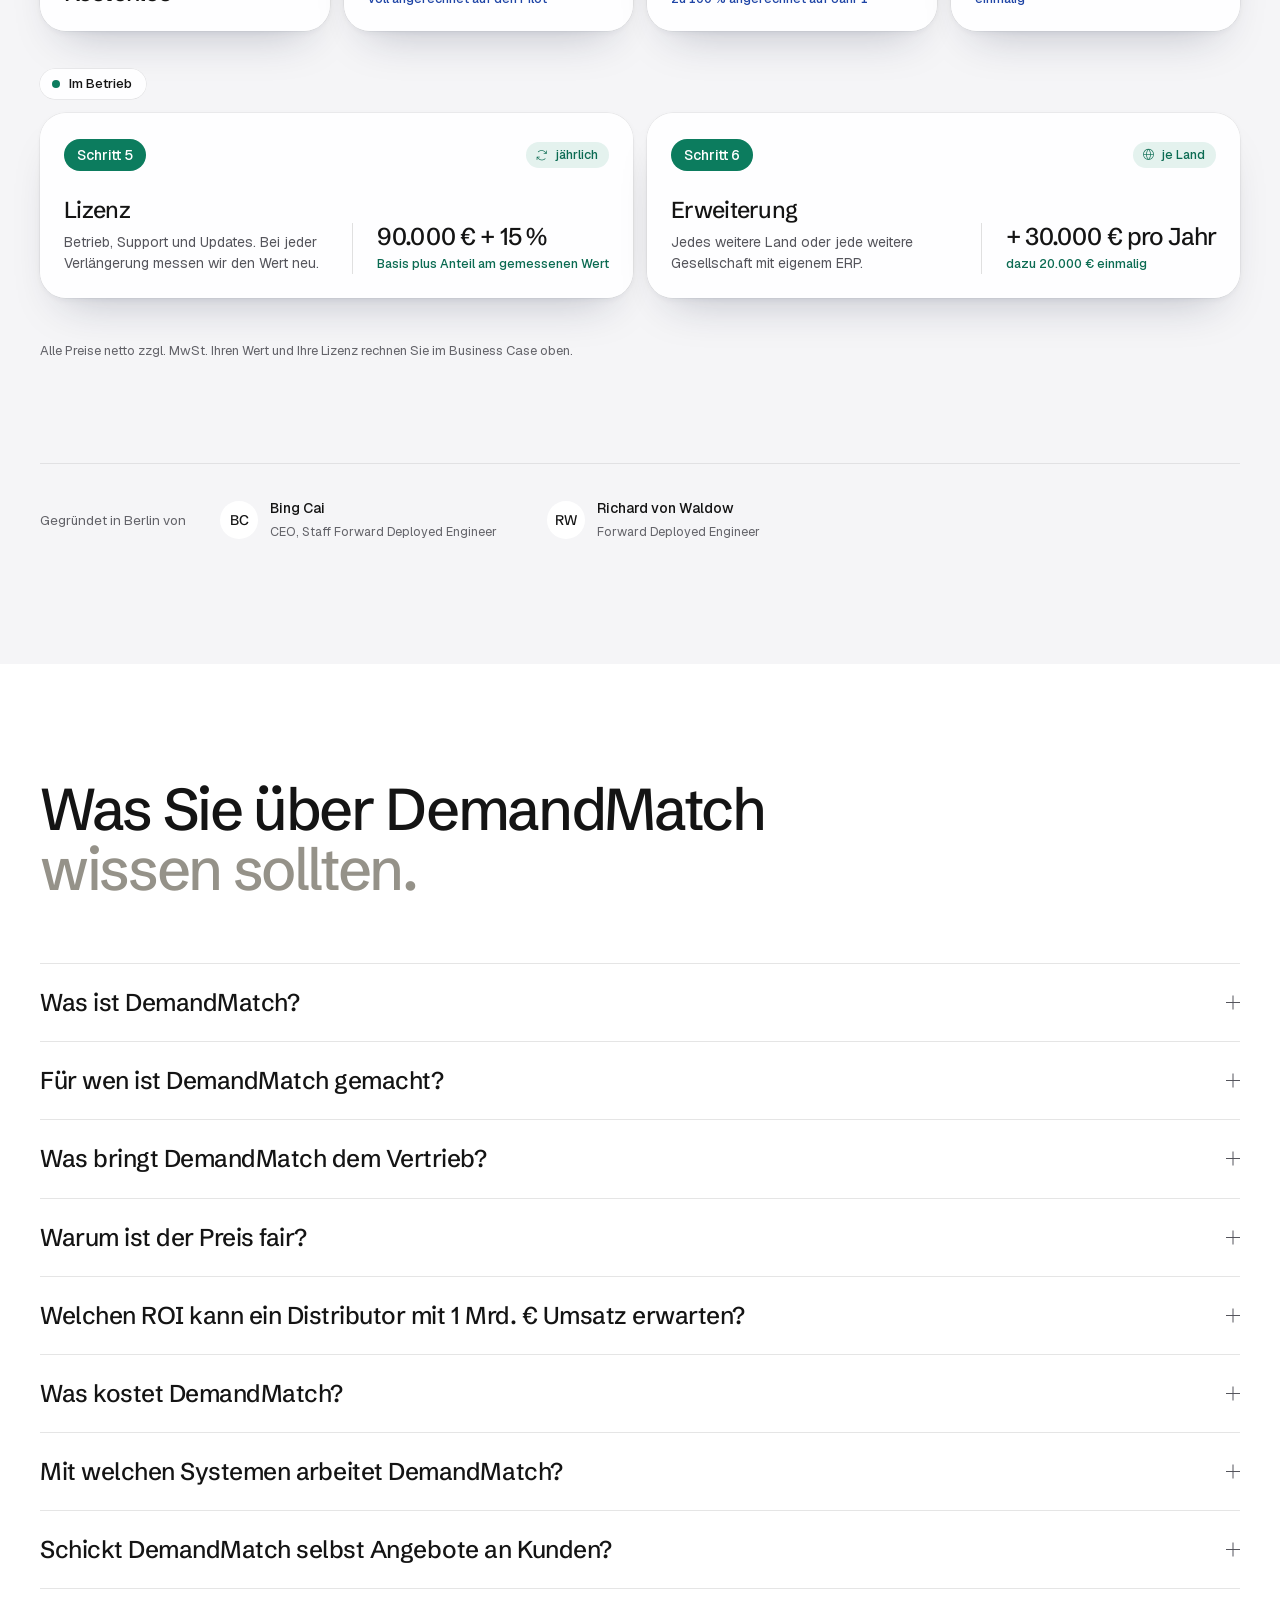
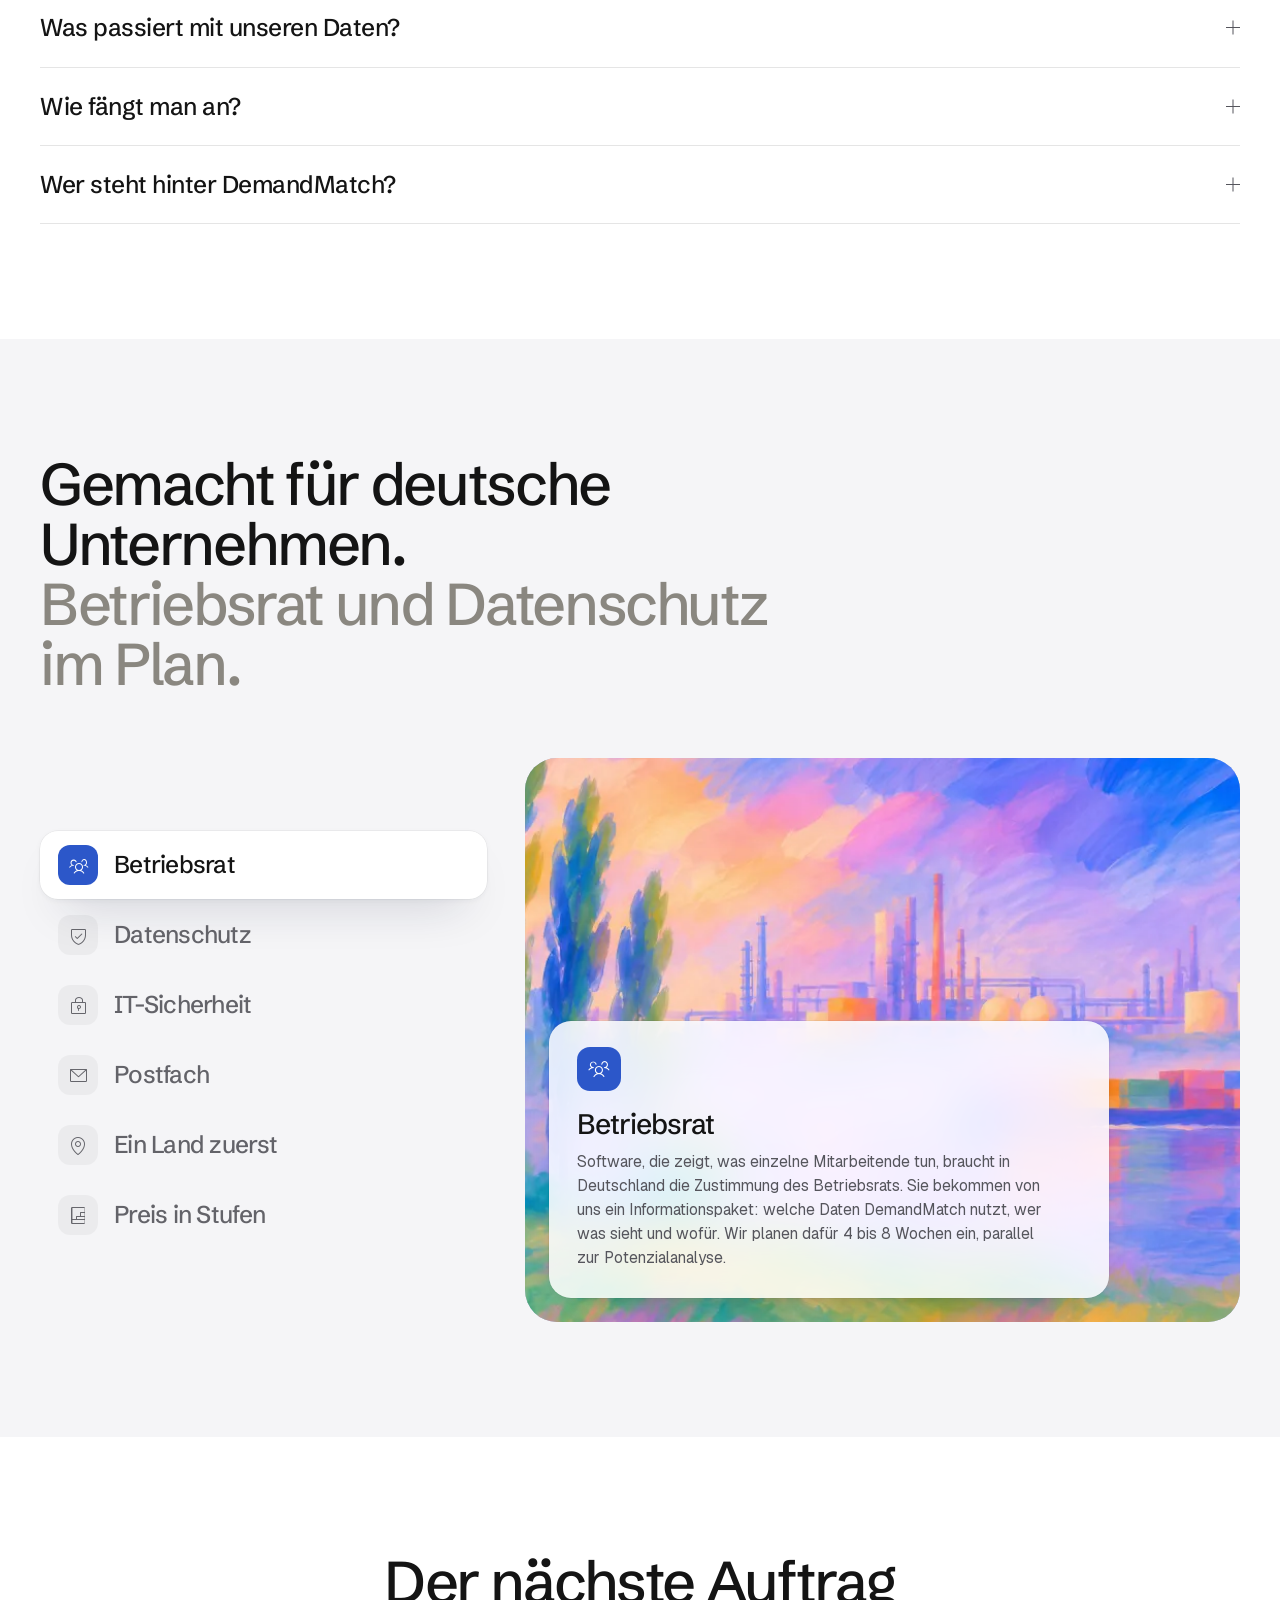
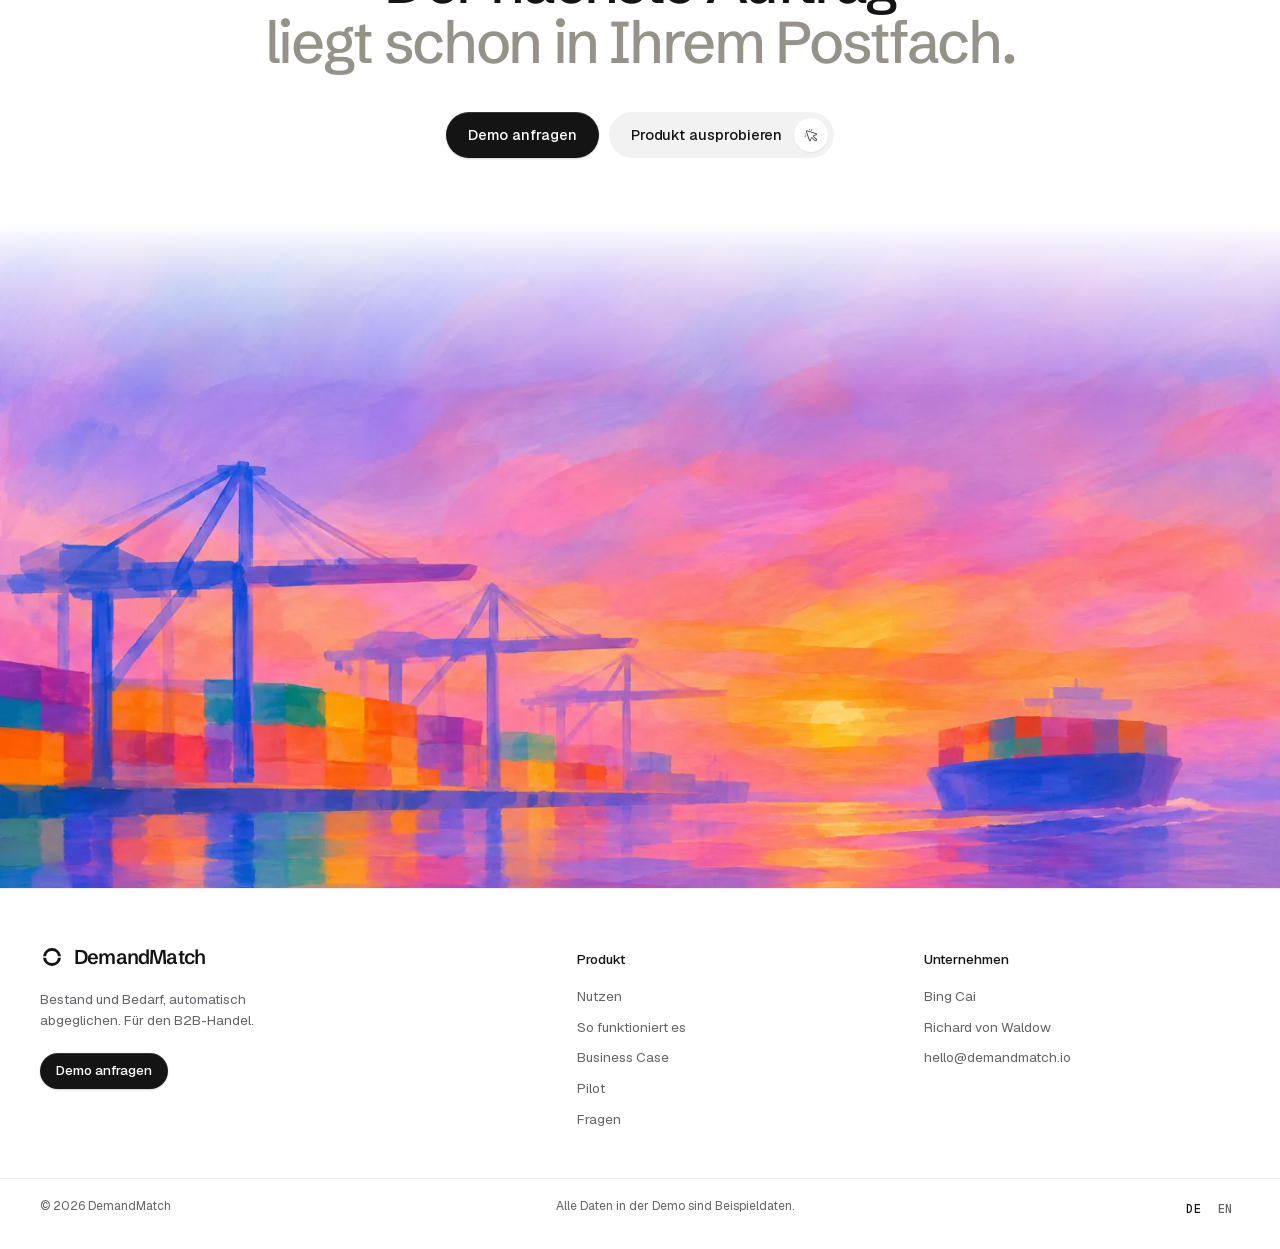
==== commit 43884ffb: "Monet edition: abstract Codex paintings with container ships, Schibsted Grotesk headlines, light App" ====
--- a/index.html
+++ b/index.html
@@ -25,7 +25,7 @@
 <link rel="icon" href="assets/logo/favicon.svg" type="image/svg+xml">
 <link rel="preconnect" href="https://fonts.googleapis.com">
 <link rel="preconnect" href="https://fonts.gstatic.com" crossorigin>
-<link rel="stylesheet" href="https://fonts.googleapis.com/css2?family=Playfair+Display:ital,wght@0,400;0,500;1,400&display=swap">
+<link rel="stylesheet" href="https://fonts.googleapis.com/css2?family=Schibsted+Grotesk:wght@400;500;600&display=swap">
 <link rel="preload" href="assets/fonts/Geist-var.woff2" as="font" type="font/woff2" crossorigin>
 <link rel="preload" as="image" href="assets/art/unloading-1536.webp" imagesrcset="assets/art/unloading-640.webp 640w, assets/art/unloading-1024.webp 1024w, assets/art/unloading-1536.webp 1536w" imagesizes="100vw" fetchpriority="high">
 <script type="application/ld+json">
@@ -429,12 +429,13 @@
 }
 </script>
 <link rel="stylesheet" href="assets/css/systems.css?v=2d9aed6a">
-<link rel="stylesheet" href="assets/css/roi.css?v=d7a66eef">
+<link rel="stylesheet" href="assets/css/roi.css?v=e4defd21">
 <link rel="stylesheet" href="assets/icons/style.css?v=2a36dc2a">
 <link rel="stylesheet" href="assets/app/app.css?v=a8d8a2b7">
 <link rel="stylesheet" href="assets/app/ae.css?v=27780c25">
 <link rel="stylesheet" href="assets/app/gantt.css?v=93a75ad0">
 <link rel="stylesheet" href="assets/css/site.css?v=0dae5c35">
+<link rel="stylesheet" href="assets/css/monet.css?v=2398e295">
 </head>
 <body>
 <a class="skip" href="#main" data-t="skip">Zum Inhalt</a>
@@ -618,19 +619,23 @@
 
   <!-- PILOT: every step from the fit check to expansion, each with its price (rendered by the build from T.st_rows) -->
   <section class="pilot wrap band" id="pilot">
+    <div class="pl-art" aria-hidden="true"><img src="assets/art/pipeline-1536.webp" srcset="assets/art/pipeline-1024.webp 1024w, assets/art/pipeline-1536.webp 1536w" sizes="100vw" alt="" loading="lazy" decoding="async"></div>
     <div class="pilot-h">
       <h2 class="h2 rv" data-th="st_h">Jeder Schritt, jeder Preis.</h2>
     </div>
     <div class="pl-path rv">
-      <div class="pl-ph" aria-hidden="true"><span>Bis zum Start</span><span>Im Betrieb</span></div>
-      <ol class="pl-st">
-        <li style="--i:0"><span class="pl-n" aria-hidden="true">1</span><small class="pl-k">Schritt 1</small><h3>Fit-Check</h3><p class="pl-dur"><i class="ph-light ph-clock" aria-hidden="true"></i>1 bis 2 Wochen</p><p class="pl-what">Ein Gespräch über Ihre Eckdaten: Branche, Umsatz, ERP und Vertrieb. Danach ein Vorschlag mit Umfang.</p><p class="pl-pr"><b>Kostenlos</b></p></li>
-        <li style="--i:1"><span class="pl-n" aria-hidden="true">2</span><small class="pl-k">Schritt 2</small><h3>Potenzialanalyse</h3><p class="pl-dur"><i class="ph-light ph-clock" aria-hidden="true"></i>3 Wochen</p><p class="pl-what">Aus einem lesenden Datenauszug rechnen wir in Euro, was heute verloren geht. Ergebnis: Ausgangslage und Business Case.</p><p class="pl-pr"><b>20.000 €</b><small>voll angerechnet auf den Pilot</small></p></li>
-        <li style="--i:2"><span class="pl-n" aria-hidden="true">3</span><small class="pl-k">Schritt 3</small><h3>Pilot</h3><p class="pl-dur"><i class="ph-light ph-clock" aria-hidden="true"></i>30 Tage</p><p class="pl-what">Eine Produktfamilie, ein Team, ein Land. Erfolgskriterien vorher schriftlich, danach entscheiden Sie.</p><p class="pl-pr"><b>ab 60.000 €</b><small>zu 100 % angerechnet auf Jahr 1</small></p></li>
-        <li style="--i:3"><span class="pl-n" aria-hidden="true">4</span><small class="pl-k">Schritt 4</small><h3>Einführung</h3><p class="pl-dur"><i class="ph-light ph-clock" aria-hidden="true"></i>2 bis 3 Monate</p><p class="pl-what">Volle Anbindung an ERP, CRM und Postfach im ersten Land, alle Produktfamilien, Schulung Ihres Teams.</p><p class="pl-pr"><b>60.000 €</b><small>einmalig</small></p></li>
-        <li style="--i:4"><span class="pl-n" aria-hidden="true">5</span><small class="pl-k">Schritt 5</small><h3>Lizenz</h3><p class="pl-dur"><i class="ph-light ph-arrows-clockwise" aria-hidden="true"></i>jährlich</p><p class="pl-what">Betrieb, Support und Updates. Bei jeder Verlängerung messen wir den Wert neu.</p><p class="pl-pr"><b>90.000 € + 15 %</b><small>Basis plus Anteil am gemessenen Wert</small></p></li>
-        <li style="--i:5"><span class="pl-n" aria-hidden="true">6</span><small class="pl-k">Schritt 6</small><h3>Erweiterung</h3><p class="pl-dur"><i class="ph-light ph-globe-simple" aria-hidden="true"></i>je Land</p><p class="pl-what">Jedes weitere Land oder jede weitere Gesellschaft mit eigenem ERP.</p><p class="pl-pr"><b>+ 30.000 € pro Jahr</b><small>dazu 20.000 € einmalig</small></p></li>
-      </ol>
+      <div class="pl-grp"><p class="pl-ph">Bis zum Start</p>
+        <ol class="pl-st">
+          <li style="--i:0"><div class="pl-top"><span class="pl-n">Schritt 1</span><p class="pl-dur"><i class="ph-light ph-clock" aria-hidden="true"></i>1 bis 2 Wochen</p></div><h3>Fit-Check</h3><p class="pl-what">Ein Gespräch über Ihre Eckdaten: Branche, Umsatz, ERP und Vertrieb. Danach ein Vorschlag mit Umfang.</p><p class="pl-pr"><b>Kostenlos</b></p></li>
+          <li style="--i:1"><div class="pl-top"><span class="pl-n">Schritt 2</span><p class="pl-dur"><i class="ph-light ph-clock" aria-hidden="true"></i>3 Wochen</p></div><h3>Potenzialanalyse</h3><p class="pl-what">Aus einem lesenden Datenauszug rechnen wir in Euro, was heute verloren geht. Ergebnis: Ausgangslage und Business Case.</p><p class="pl-pr"><b>20.000 €</b><small>voll angerechnet auf den Pilot</small></p></li>
+          <li style="--i:2"><div class="pl-top"><span class="pl-n">Schritt 3</span><p class="pl-dur"><i class="ph-light ph-clock" aria-hidden="true"></i>30 Tage</p></div><h3>Pilot</h3><p class="pl-what">Eine Produktfamilie, ein Team, ein Land. Erfolgskriterien vorher schriftlich, danach entscheiden Sie.</p><p class="pl-pr"><b>ab 60.000 €</b><small>zu 100 % angerechnet auf Jahr 1</small></p></li>
+          <li style="--i:3"><div class="pl-top"><span class="pl-n">Schritt 4</span><p class="pl-dur"><i class="ph-light ph-clock" aria-hidden="true"></i>2 bis 3 Monate</p></div><h3>Einführung</h3><p class="pl-what">Volle Anbindung an ERP, CRM und Postfach im ersten Land, alle Produktfamilien, Schulung Ihres Teams.</p><p class="pl-pr"><b>60.000 €</b><small>einmalig</small></p></li>
+        </ol></div>
+      <div class="pl-grp"><p class="pl-ph">Im Betrieb</p>
+        <ol class="pl-st" start="5">
+          <li style="--i:4"><div class="pl-top"><span class="pl-n">Schritt 5</span><p class="pl-dur"><i class="ph-light ph-arrows-clockwise" aria-hidden="true"></i>jährlich</p></div><h3>Lizenz</h3><p class="pl-what">Betrieb, Support und Updates. Bei jeder Verlängerung messen wir den Wert neu.</p><p class="pl-pr"><b>90.000 € + 15 %</b><small>Basis plus Anteil am gemessenen Wert</small></p></li>
+          <li style="--i:5"><div class="pl-top"><span class="pl-n">Schritt 6</span><p class="pl-dur"><i class="ph-light ph-globe-simple" aria-hidden="true"></i>je Land</p></div><h3>Erweiterung</h3><p class="pl-what">Jedes weitere Land oder jede weitere Gesellschaft mit eigenem ERP.</p><p class="pl-pr"><b>+ 30.000 € pro Jahr</b><small>dazu 20.000 € einmalig</small></p></li>
+        </ol></div>
       <p class="pl-note">Alle Preise netto zzgl. MwSt. Ihren Wert und Ihre Lizenz rechnen Sie im Business Case oben.</p>
     </div>
     <div class="team rv">
@@ -662,16 +667,27 @@
        inbox, one country first, the price in steps), so it is in the plan from the start. Rendered by the build from T.ge_items -->
   <section class="germany wrap band" id="germany">
     <div class="sec-h">
-      <h2 class="h2 rv" data-th="ge_h">Gemacht für deutsche Unternehmen.<br><span class="mute">Betriebsrat und Datenschutz im Plan.</span></h2>
-    </div>
-    <ul class="ge-l">
-      <li class="rv" style="--d:0"><i class="ph-light ph-users-three" aria-hidden="true"></i><h3>Betriebsrat</h3><p>Software, die zeigt, was einzelne Mitarbeitende tun, braucht in Deutschland die Zustimmung des Betriebsrats. Sie bekommen von uns ein Informationspaket: welche Daten DemandMatch nutzt, wer was sieht und wofür. Wir planen dafür 4 bis 8 Wochen ein, parallel zur Potenzialanalyse.</p></li>
-      <li class="rv" style="--d:1"><i class="ph-light ph-shield-check" aria-hidden="true"></i><h3>Datenschutz</h3><p>Auftragsverarbeitungsvertrag nach Art. 28 DSGVO, Angaben für Ihr Verarbeitungsverzeichnis und, wo nötig, Unterlagen für die Datenschutz-Folgenabschätzung. Wo die Daten verarbeitet werden, steht im Vertrag. Ihr Datenschutzbeauftragter hat alles vor dem Pilot.</p></li>
-      <li class="rv" style="--d:2"><i class="ph-light ph-lock-key" aria-hidden="true"></i><h3>IT-Sicherheit</h3><p>Wir beantworten Ihren Sicherheitsfragebogen und zeigen, dass der Zugriff nur lesend ist. Zugänge und Rechte legen wir mit Ihrer IT fest und dokumentieren jede Verbindung.</p></li>
-      <li class="rv" style="--d:0"><i class="ph-light ph-envelope-simple" aria-hidden="true"></i><h3>Postfach</h3><p>Wir lesen nur die Postfächer und Ordner, die Sie freigeben, etwa das Vertriebspostfach. Ist die private Nutzung der E-Mail erlaubt, klären wir das vorab mit Datenschutz und Betriebsrat.</p></li>
-      <li class="rv" style="--d:1"><i class="ph-light ph-map-pin" aria-hidden="true"></i><h3>Ein Land zuerst</h3><p>Wir starten dort, wo Ihr ERP schon läuft, meist in Deutschland. Weitere Länder und neu gekaufte Gesellschaften kommen danach, eine nach der anderen.</p></li>
-      <li class="rv" style="--d:2"><i class="ph-light ph-stairs" aria-hidden="true"></i><h3>Preis in Stufen</h3><p>Die Lizenz wächst mit dem Umfang: erst ein Land, dann die Gruppe. So passt jeder Schritt in Ihr Budget und Ihre Freigaben, und entschieden wird auf gemessenen Zahlen.</p></li>
-    </ul>
+      <h2 class="h2 rv" id="ge-h" data-th="ge_h">Gemacht für deutsche Unternehmen.<br><span class="mute">Betriebsrat und Datenschutz im Plan.</span></h2>
+    </div>
+    <div class="ge" data-ge>
+      <div class="ge-tabs" role="tablist" aria-labelledby="ge-h">
+        <button class="ge-tab" type="button" role="tab" id="ge-t0" aria-controls="ge-p0" aria-selected="true" tabindex="0"><i class="ph-light ph-users-three" aria-hidden="true"></i><span>Betriebsrat</span></button>
+        <button class="ge-tab" type="button" role="tab" id="ge-t1" aria-controls="ge-p1" aria-selected="false" tabindex="-1"><i class="ph-light ph-shield-check" aria-hidden="true"></i><span>Datenschutz</span></button>
+        <button class="ge-tab" type="button" role="tab" id="ge-t2" aria-controls="ge-p2" aria-selected="false" tabindex="-1"><i class="ph-light ph-lock-key" aria-hidden="true"></i><span>IT-Sicherheit</span></button>
+        <button class="ge-tab" type="button" role="tab" id="ge-t3" aria-controls="ge-p3" aria-selected="false" tabindex="-1"><i class="ph-light ph-envelope-simple" aria-hidden="true"></i><span>Postfach</span></button>
+        <button class="ge-tab" type="button" role="tab" id="ge-t4" aria-controls="ge-p4" aria-selected="false" tabindex="-1"><i class="ph-light ph-map-pin" aria-hidden="true"></i><span>Ein Land zuerst</span></button>
+        <button class="ge-tab" type="button" role="tab" id="ge-t5" aria-controls="ge-p5" aria-selected="false" tabindex="-1"><i class="ph-light ph-stairs" aria-hidden="true"></i><span>Preis in Stufen</span></button>
+      </div>
+      <div class="ge-stage">
+        <img class="ge-art" src="assets/art/rhine-works-1536.webp" srcset="assets/art/rhine-works-1024.webp 1024w, assets/art/rhine-works-1536.webp 1536w" sizes="(max-width: 900px) 100vw, 60vw" alt="" loading="lazy" decoding="async">
+        <div class="ge-p on" role="tabpanel" id="ge-p0" aria-labelledby="ge-t0"><i class="ph-light ph-users-three" aria-hidden="true"></i><h3>Betriebsrat</h3><p>Software, die zeigt, was einzelne Mitarbeitende tun, braucht in Deutschland die Zustimmung des Betriebsrats. Sie bekommen von uns ein Informationspaket: welche Daten DemandMatch nutzt, wer was sieht und wofür. Wir planen dafür 4 bis 8 Wochen ein, parallel zur Potenzialanalyse.</p></div>
+        <div class="ge-p" role="tabpanel" id="ge-p1" aria-labelledby="ge-t1"><i class="ph-light ph-shield-check" aria-hidden="true"></i><h3>Datenschutz</h3><p>Auftragsverarbeitungsvertrag nach Art. 28 DSGVO, Angaben für Ihr Verarbeitungsverzeichnis und, wo nötig, Unterlagen für die Datenschutz-Folgenabschätzung. Wo die Daten verarbeitet werden, steht im Vertrag. Ihr Datenschutzbeauftragter hat alles vor dem Pilot.</p></div>
+        <div class="ge-p" role="tabpanel" id="ge-p2" aria-labelledby="ge-t2"><i class="ph-light ph-lock-key" aria-hidden="true"></i><h3>IT-Sicherheit</h3><p>Wir beantworten Ihren Sicherheitsfragebogen und zeigen, dass der Zugriff nur lesend ist. Zugänge und Rechte legen wir mit Ihrer IT fest und dokumentieren jede Verbindung.</p></div>
+        <div class="ge-p" role="tabpanel" id="ge-p3" aria-labelledby="ge-t3"><i class="ph-light ph-envelope-simple" aria-hidden="true"></i><h3>Postfach</h3><p>Wir lesen nur die Postfächer und Ordner, die Sie freigeben, etwa das Vertriebspostfach. Ist die private Nutzung der E-Mail erlaubt, klären wir das vorab mit Datenschutz und Betriebsrat.</p></div>
+        <div class="ge-p" role="tabpanel" id="ge-p4" aria-labelledby="ge-t4"><i class="ph-light ph-map-pin" aria-hidden="true"></i><h3>Ein Land zuerst</h3><p>Wir starten dort, wo Ihr ERP schon läuft, meist in Deutschland. Weitere Länder und neu gekaufte Gesellschaften kommen danach, eine nach der anderen.</p></div>
+        <div class="ge-p" role="tabpanel" id="ge-p5" aria-labelledby="ge-t5"><i class="ph-light ph-stairs" aria-hidden="true"></i><h3>Preis in Stufen</h3><p>Die Lizenz wächst mit dem Umfang: erst ein Land, dann die Gruppe. So passt jeder Schritt in Ihr Budget und Ihre Freigaben, und entschieden wird auf gemessenen Zahlen.</p></div>
+      </div>
+    </div>
   </section>
 
   <!-- CLOSE: one sentence, one button, the last painting -->
@@ -721,8 +737,9 @@
 <script src="assets/app/app.js?v=376f35ef"></script>
 <script src="assets/js/systems.js?v=04cfc745"></script>
 <script src="assets/js/stage.js?v=49cb733a"></script>
-<script src="assets/js/surplus.js?v=2bca5a12"></script>
+<script src="assets/js/surplus.js?v=a53b309f"></script>
 <script src="assets/js/pricing.js?v=b378a930"></script><!-- the price config the business case uses -->
 <script src="assets/js/roi.js?v=91215b75"></script>
+<script src="assets/js/monet.js?v=a0bc6b14"></script>
 </body>
 </html>
--- a/assets/css/roi.css
+++ b/assets/css/roi.css
@@ -124,7 +124,10 @@
 .roi-mini { display: none; }
 @media (max-width: 1000px) {
   .roi-sheet { grid-template-columns: minmax(0, 1fr); }
-  .roi-out { position: static; padding-top: 180px; }
+  /* not sticky in one column, but still the frame for its painting: static would let the painting spill over the inputs.
+     top: auto, because roi.js sets --roi-top for the sticky desktop panel, negative when the panel is taller than the screen,
+     and a relative box with that top would slide up over the inputs and leave the same gap below */
+  .roi-out { position: relative; top: auto; padding-top: 180px; }
   .roi-art { object-position: 10% 45%; }
   .roi-mini { position: sticky; top: 64px; z-index: 2; display: flex; justify-content: space-between; gap: 12px; margin: 16px 0 0; padding: 10px 14px;
     border-radius: 10px; background: rgb(255 255 255 / .95); box-shadow: 0 0 0 1px var(--line), 0 10px 24px -14px rgb(20 35 50 / .35); font-size: 13px; color: var(--ink);
--- a/assets/css/monet.css
+++ b/assets/css/monet.css
@@ -0,0 +1,238 @@
+/* DemandMatch, Monet edition. Loaded last, over site.css / roi.css / systems.css.
+   The paintings carry the colour (soft impressionist, cobalt / violet / viridian / rose / cadmium), the interface stays
+   Apple-quiet: one surface per card, hairlines at half a pixel, large radii, no frames inside frames.
+   Headlines in Schibsted Grotesk, text in Geist. The same five paint colours return in the product's small signals
+   (status dots, chart segments, step numbers), so the UI and the paintings read as one world. */
+
+:root {
+  --serif: 'Schibsted Grotesk', 'Geist', ui-sans-serif, system-ui, sans-serif;
+  --surface: #f5f5f7; --band: #f5f5f7; --paper-2: #f5f5f7; --paper-3: #ebebef;
+  --cobalt: #2c57c9; --cobalt-ink: #1f45a6;
+  --viridian: #0c7c5e; --viridian-ink: #0b6b52;
+  --rose: #d6527c; --rose-ink: #a93a60;
+  --cadmium: #ea8a2c; --cadmium-ink: #9a5410;
+  --violet: #6d4fd0; --violet-ink: #5639b5;
+  --gold: #d9a22a;
+  --hair: 0 0 0 .5px rgb(0 0 0 / .1);
+  --lift: 0 0 0 .5px rgb(0 0 0 / .08), 0 2px 6px rgb(20 30 60 / .05), 0 24px 48px -24px rgb(20 30 60 / .28);
+  --blue: var(--cobalt); --sand: var(--cadmium); --sand-ink: var(--cadmium-ink);
+}
+::selection { background: rgb(44 87 201 / .18); }
+
+/* ------------------------------------------------------------------ type: one grotesk for everything that is said */
+.h1, .h2, .say, .card-h h3 { font-weight: 500; }
+.h1 { letter-spacing: -.04em; line-height: .98; }
+.h2 { letter-spacing: -.04em; line-height: 1.02; }
+.say { font-weight: 500; letter-spacing: -.04em; line-height: 1.04; }
+.card-h h3 { letter-spacing: -.03em; }
+.brand-word { font-weight: 600; font-size: 20px; letter-spacing: -.04em; }
+.sp-lot h2, .faq-i h3, .ge-l h3, .pl-st h3 { font-weight: 500; }
+.faq-i h3 { letter-spacing: -.02em; }
+.sp-t b, .sp-out b, .ui-match-f b, .roi-f b, .pl-pr b { font-weight: 500; letter-spacing: -.035em; }
+.roi-verdict { font-weight: 400; letter-spacing: -.015em; }
+.roi-verdict b { font-weight: 500; }
+.team .av { font-weight: 500; }
+
+/* ------------------------------------------------------------------ cards: ONE surface, image flush to its edges */
+.card { padding: 0; border-radius: 28px; background: var(--surface); box-shadow: none; overflow: hidden; isolation: isolate;
+  transition: transform 500ms var(--ease-out), box-shadow 500ms var(--ease-out); }
+.band .card { background: #fff; }
+.card-core { border-radius: 0; background: none; box-shadow: none; }
+.card-h { padding: 34px 34px 26px; }
+.card-h p { color: var(--ink-2); }
+.card-art { margin: 0; border-radius: 0; min-height: 460px; background: #cdd5ea; }
+.card-art > img { transform: scale(1.08); }
+@media (hover: hover) and (pointer: fine) {
+  .card:hover { transform: translateY(-4px); box-shadow: 0 30px 60px -36px rgb(20 30 60 / .35); }
+  .card:hover .card-art > img { transform: scale(1.035); }
+}
+@media (max-width: 720px) { .card { border-radius: 22px; } .card-h { padding: 24px 22px 20px; } .card-art { min-height: 380px; } }
+
+/* the small product pieces on the paintings: white, half-pixel edge, one soft shadow */
+.ui, .ask { border-radius: 18px; background: rgb(255 255 255 / .94); box-shadow: var(--lift); }
+.card .ui-asks { background: none; box-shadow: none; }
+.ask { border-radius: 16px; }
+.ask-h i { background: var(--viridian); } .ask-h i.blue { background: var(--cobalt); } .ask-h i.sand { background: var(--cadmium); }
+.card.play .ui-src li i { background: var(--viridian); }
+.ui-src li { border-top-color: rgb(0 0 0 / .06); }
+.bar { height: 5px; background: rgb(0 0 0 / .06); }
+.bar i { background: var(--cobalt); }
+.mrow + .mrow .bar i { background: var(--violet); opacity: .55; }
+.mrow em.ok, .b-ink.done { background: rgb(15 138 105 / .12); color: var(--viridian-ink); }
+.btn-soft { background: rgb(0 0 0 / .05); }
+@media (hover: hover) and (pointer: fine) { .btn-soft:hover { background: rgb(0 0 0 / .085); } }
+.b-soft { background: rgb(0 0 0 / .05); }
+.chips span { background: var(--surface); }
+
+/* ------------------------------------------------------------------ hero: the painting brighter, the board in the same quiet glass */
+.ready .gallery-wallpaper img { opacity: 1; }
+.glass { background: rgb(255 255 255 / .82); -webkit-backdrop-filter: blur(20px) saturate(1.6); backdrop-filter: blur(20px) saturate(1.6); box-shadow: var(--lift); }
+.sp-list, .sp-foot { border-radius: 22px; }
+.sp-lot { border-radius: 8px 8px 18px 18px; background: rgb(255 255 255 / .9); box-shadow: var(--lift); }
+.sp-row { border-radius: 14px; }
+.sp-row + .sp-row { box-shadow: 0 -.5px 0 rgb(0 0 0 / .1); }
+.sp-pin { box-shadow: 0 0 0 1.5px var(--cobalt); }
+.sp-row.maybe .sp-pin { box-shadow: 0 0 0 1.5px var(--cadmium); }
+.sp-row.fit em { background: rgb(15 138 105 / .12); color: var(--viridian-ink); }
+.sp-row.maybe em { background: rgb(234 138 44 / .16); color: var(--cadmium-ink); }
+.sp-row.no em { background: rgb(0 0 0 / .05); }
+.sp-flow .ln.fit { stroke: rgb(44 87 201 / .8); }
+.sp-flow .ln.maybe { stroke: rgb(234 138 44 / .85); }
+.sp-flow .pel { stroke: var(--cobalt); stroke-width: 1.4; }
+.sp-flow .pel.maybe { stroke: var(--cadmium); }
+.sp-lot .sp-k { color: var(--cadmium-ink); background: rgb(234 138 44 / .16); box-shadow: inset 0 0 0 .5px rgb(154 84 16 / .35); }
+.sp-lot .sp-k::before { background: var(--cadmium); box-shadow: 0 0 0 3px rgb(234 138 44 / .2); }
+
+/* ------------------------------------------------------------------ systems: the painting in its own colour, also while off */
+.sy-art { filter: saturate(.75) brightness(.97); }
+.sy-stage { border-radius: 28px; }
+
+/* ------------------------------------------------------------------ business case: five clearly different paint colours, thicker bars */
+.roi-in { border-radius: 24px; background: var(--surface); }
+.roi-out { border-radius: 24px; background: #c9d3ec; }
+.roi-memo { border-radius: 18px; box-shadow: var(--lift); }
+.roi-bar { gap: 3px; height: 8px; border-radius: 0; background: none; overflow: visible; }
+.roi-bar i { border-radius: 99px; min-width: 0; }
+.roi-bar i:nth-child(1), .roi-leg .c0, .roi-leg .s0 { background: var(--viridian); }
+.roi-split .roi-bar i:nth-child(2), .roi-leg .s1 { background: var(--violet); }
+.roi-src i:nth-child(1), .roi-leg .c0 { background: var(--cobalt); }
+.roi-src i:nth-child(2), .roi-leg .c1 { background: var(--rose); }
+.roi-src i:nth-child(3), .roi-leg .c2 { background: var(--gold); }
+.roi-leg i { width: 10px; height: 10px; border-radius: 3px; }
+.roi-leg li { grid-template-columns: 10px 1fr auto; }
+.roi-sw input:checked + span { background: #34c759; }
+.roi-seg { background: rgb(0 0 0 / .06); }
+.roi-in .roi-seg { background: rgb(0 0 0 / .06); }
+.roi-r input[type="range"]::-webkit-slider-runnable-track { background: linear-gradient(to right, var(--cobalt) var(--p), rgb(0 0 0 / .1) var(--p)); }
+.roi-r input[type="range"]::-moz-range-progress { background: var(--cobalt); }
+.roi-r input[type="range"]::-webkit-slider-thumb { width: 18px; height: 18px; margin-top: -8px; background: #fff; box-shadow: 0 0 0 .5px rgb(0 0 0 / .12), 0 2px 6px rgb(0 0 0 / .18); }
+.roi-r input[type="range"]::-moz-range-thumb { width: 18px; height: 18px; background: #fff; box-shadow: 0 0 0 .5px rgb(0 0 0 / .12), 0 2px 6px rgb(0 0 0 / .18); }
+.roi-r input[type="range"]:focus-visible::-webkit-slider-thumb { box-shadow: 0 0 0 .5px rgb(0 0 0 / .12), 0 0 0 4px rgb(44 87 201 / .3); }
+
+/* ------------------------------------------------------------------ every step, every price
+   A painted band runs edge to edge behind the heading; the steps stand on it as cards. Two groups: getting started
+   (steps 1 to 4, cobalt) in four columns, running (license and expansion, viridian) as two wide cards below. */
+.pilot { position: relative; isolation: isolate; }
+.pl-art { position: absolute; z-index: -1; top: 0; left: 50%; width: 100vw; margin-left: -50vw; height: clamp(520px, 52vw, 760px); overflow: hidden; pointer-events: none;
+  -webkit-mask-image: linear-gradient(180deg, transparent 0, rgb(0 0 0 / .5) 14%, #000 34%, #000 62%, transparent 100%);
+  mask-image: linear-gradient(180deg, transparent 0, rgb(0 0 0 / .5) 14%, #000 34%, #000 62%, transparent 100%); }
+.pl-art img { width: 100%; height: 100%; object-fit: cover; object-position: 50% 60%; }
+.pilot-h .h2 { max-width: 16ch; }
+.pl-path { --g: 14px; display: grid; gap: clamp(28px, 3vw, 40px); margin-top: clamp(150px, 16vw, 260px); }
+.pl-grp { --c: var(--cobalt); --c-ink: var(--cobalt-ink); --c-soft: rgb(44 87 201 / .1); }
+.pl-grp + .pl-grp { --c: var(--viridian); --c-ink: var(--viridian-ink); --c-soft: rgb(15 138 105 / .11); }
+.pl-ph { display: inline-flex; align-items: center; gap: 9px; margin: 0 0 14px; padding: 8px 14px 8px 12px; border-radius: 99px; font: 500 13.5px/1 var(--font); color: var(--ink);
+  background: rgb(255 255 255 / .9); -webkit-backdrop-filter: blur(16px); backdrop-filter: blur(16px); box-shadow: var(--hair); }
+.pl-ph::before { content: ''; width: 8px; height: 8px; border-radius: 50%; background: var(--c); }
+.pl-st { display: grid; grid-template-columns: repeat(4, minmax(0, 1fr)); grid-template-rows: none; gap: var(--g); margin: 0; padding: 0; list-style: none; font-variant-numeric: lining-nums tabular-nums; }
+.pl-st li { position: relative; display: flex; flex-direction: column; grid-row: auto; padding: 26px 24px 24px; border-radius: 26px;
+  background: rgb(255 255 255 / .9); -webkit-backdrop-filter: blur(24px) saturate(1.6); backdrop-filter: blur(24px) saturate(1.6); box-shadow: var(--lift);
+  transition: opacity 800ms var(--ease-out), transform 900ms var(--ease-out), box-shadow 400ms var(--ease-out);
+  transition-delay: calc(150ms + var(--i) * 90ms); }
+.ready .pl-path:not(.in) .pl-st li { opacity: 0; transform: translateY(24px); }
+.pl-st li::before { content: none; }
+@media (hover: hover) and (pointer: fine) {
+  .pl-path.in .pl-st li:hover { transform: translateY(-4px); transition-delay: 0ms; box-shadow: 0 0 0 .5px rgb(0 0 0 / .08), 0 34px 60px -28px rgb(20 30 60 / .4); }
+}
+.pl-top { display: flex; align-items: center; justify-content: space-between; gap: 10px; }
+.pl-n { display: inline-flex; width: auto; height: 32px; padding: 0 13px; border-radius: 99px; background: var(--c); color: #fff; font: 500 14px/1 var(--font); letter-spacing: 0; white-space: nowrap; }
+.pl-st li:nth-child(n+5) .pl-n, .pl-grp + .pl-grp .pl-n { background: var(--c); color: #fff; box-shadow: none; border-radius: 99px; }
+.pl-dur { margin: 0; padding: 6px 11px 6px 9px; border-radius: 99px; background: var(--c-soft); color: var(--c-ink); font: 500 12.5px/1 var(--font); white-space: nowrap; }
+.pl-dur i { color: var(--c-ink); font-size: 14px; }
+.pl-st h3 { margin-top: 26px; font-size: clamp(22px, 1.8vw, 26px); letter-spacing: -.03em; hyphens: manual; }
+.pl-what { flex: 1; margin-top: 10px; color: var(--ink-2); }
+.pl-pr { align-self: stretch; margin-top: 22px; padding-top: 16px; border-top: .5px solid rgb(0 0 0 / .12); }
+.pl-pr b { font-size: clamp(22px, 1.9vw, 27px); }
+.pl-pr small { color: var(--c-ink); font-weight: 500; }
+/* running: two wide cards, the price to the right of the text */
+.pl-grp + .pl-grp .pl-st { grid-template-columns: repeat(2, minmax(0, 1fr)); }
+@media (min-width: 1101px) {
+  .pl-grp + .pl-grp .pl-st li { display: grid; grid-template-columns: minmax(0, 1fr) max-content; grid-template-rows: auto auto 1fr; column-gap: 28px; }
+  .pl-grp + .pl-grp .pl-st li > .pl-top { grid-area: 1 / 1 / 2 / 3; }
+  .pl-grp + .pl-grp .pl-st li > h3 { grid-area: 2 / 1; } .pl-grp + .pl-grp .pl-st li > .pl-what { grid-area: 3 / 1; }
+  .pl-grp + .pl-grp .pl-st li > .pl-pr { grid-area: 2 / 2 / 4 / 3; align-self: end; margin: 26px 0 0; padding: 0 0 2px 24px; white-space: nowrap; border-top: 0; border-left: .5px solid rgb(0 0 0 / .12); }
+}
+.pl-note { margin-top: 4px; }
+@media (max-width: 1100px) {
+  .pl-st { grid-template-columns: repeat(2, minmax(0, 1fr)); }
+}
+@media (max-width: 1000px) {
+  .pl-st li { display: flex; grid-template-columns: none; padding-bottom: 24px; }
+  .pl-st li > * { grid-column: auto; }
+  .pl-st li > .pl-n { grid-row: auto; }
+  .pl-ph { display: flex; }
+}
+@media (max-width: 640px) {
+  .pl-st, .pl-grp + .pl-grp .pl-st { grid-template-columns: minmax(0, 1fr); }
+  .pl-path { margin-top: clamp(110px, 30vw, 180px); }
+}
+@media (prefers-reduced-motion: reduce) { .pl-st li { opacity: 1; transform: none !important; transition: none !important; } }
+
+.team a:hover { background: rgb(0 0 0 / .05); }
+.team .av { background: var(--surface); }
+.band .team .av { background: #fff; }
+
+/* ------------------------------------------------------------------ germany: six points as one Apple-style feature viewer.
+   Left the six names (hover or click), right a large painting that pans to a new place for each point, with the
+   point's text on a glass card. Keyboard: arrow keys move between the names. Narrow screens: all six as cards. */
+.ge { display: grid; grid-template-columns: minmax(260px, 5fr) minmax(0, 8fr); gap: clamp(20px, 3vw, 48px); margin-top: clamp(40px, 5vw, 64px); align-items: stretch; }
+.ge-tabs { display: flex; flex-direction: column; justify-content: center; gap: 2px; }
+.ge-tab { --c: var(--cobalt); position: relative; display: flex; align-items: center; gap: 16px; width: 100%; padding: 14px 18px; border: 0; border-radius: 18px;
+  background: none; text-align: left; cursor: pointer; color: var(--ink-3); -webkit-tap-highlight-color: transparent;
+  transition: background-color 300ms var(--ease-out), color 300ms ease, transform 140ms var(--ease-out); }
+.ge-tab:active { transform: scale(.985); }
+.ge-tab i { display: grid; place-items: center; flex: none; width: 40px; height: 40px; border-radius: 12px; font-size: 21px; color: var(--ink-3);
+  background: rgb(0 0 0 / .04); transition: background-color 300ms ease, color 300ms ease; }
+.ge-tab span { font: 500 clamp(20px, 1.9vw, 26px)/1.15 var(--serif); letter-spacing: -.03em; }
+.ge-tab[aria-selected="true"] { background: #fff; color: var(--ink); box-shadow: var(--lift); }
+.ge-tab[aria-selected="true"] i { background: var(--c); color: #fff; }
+@media (hover: hover) and (pointer: fine) { .ge-tab:not([aria-selected="true"]):hover { color: var(--ink); background: rgb(255 255 255 / .6); } }
+.ge-tab:focus-visible { outline: 2px solid var(--c); outline-offset: 2px; }
+.ge-tab:nth-child(2), .ge-p:nth-of-type(2) { --c: var(--viridian); } .ge-tab:nth-child(3), .ge-p:nth-of-type(3) { --c: var(--violet); }
+.ge-tab:nth-child(4), .ge-p:nth-of-type(4) { --c: var(--rose); } .ge-tab:nth-child(5), .ge-p:nth-of-type(5) { --c: var(--cadmium); } .ge-tab:nth-child(6), .ge-p:nth-of-type(6) { --c: var(--gold); }
+
+.ge-stage { position: relative; min-height: clamp(520px, 44vw, 640px); border-radius: 32px; overflow: hidden; isolation: isolate; background: #9fb3d9; }
+.ge-art { position: absolute; inset: 0; z-index: -1; width: 100%; height: 100%; object-fit: cover; object-position: 50% 40%;
+  transform-origin: var(--pan, 20% 40%); transform: scale(var(--zoom, 1.18));
+  transition: transform-origin 1800ms var(--ease-out), transform 1800ms var(--ease-out); }
+.ge-p { --c: var(--cobalt); position: absolute; left: clamp(14px, 2vw, 24px); right: clamp(14px, 2vw, 24px); bottom: clamp(14px, 2vw, 24px); max-width: 560px;
+  padding: 26px 28px 28px; border-radius: 22px; background: rgb(255 255 255 / .86); -webkit-backdrop-filter: blur(24px) saturate(1.6); backdrop-filter: blur(24px) saturate(1.6);
+  box-shadow: var(--lift); opacity: 0; transform: translateY(14px); visibility: hidden;
+  transition: opacity 450ms var(--ease-out), transform 600ms var(--ease-out), visibility 0s linear 450ms; }
+.ge-p.on { opacity: 1; transform: none; visibility: visible; transition-delay: 120ms, 120ms, 0s; }
+.ge-p i { display: grid; place-items: center; width: 44px; height: 44px; border-radius: 13px; background: var(--c); color: #fff; font-size: 23px; }
+.ge-p h3 { margin: 18px 0 0; font: 500 clamp(24px, 2.2vw, 32px)/1.1 var(--serif); letter-spacing: -.035em; color: var(--ink); }
+.ge-p p { margin: 10px 0 0; font-size: 15.5px; line-height: 1.55; color: var(--ink-2); text-wrap: pretty; }
+/* no script: the viewer is not built, all six stay as cards */
+.ge:not(.js) { grid-template-columns: repeat(2, minmax(0, 1fr)); }
+.ge:not(.js) .ge-tabs { display: none; }
+.ge:not(.js) .ge-stage { display: contents; }
+.ge:not(.js) .ge-art { display: none; }
+.ge:not(.js) .ge-p { position: static; max-width: none; opacity: 1; transform: none; visibility: visible; background: #fff; }
+@media (max-width: 900px) {
+  .ge.js { grid-template-columns: minmax(0, 1fr); gap: 14px; }
+  .ge.js .ge-tabs { flex-direction: row; justify-content: flex-start; gap: 6px; margin: 0 calc(-1 * var(--gut)); padding: 4px var(--gut) 8px;
+    overflow-x: auto; scroll-snap-type: x proximity; scrollbar-width: none; -webkit-overflow-scrolling: touch; }
+  .ge.js .ge-tabs::-webkit-scrollbar { display: none; }
+  .ge.js .ge-tab { flex: none; width: auto; gap: 10px; padding: 8px 14px 8px 8px; border-radius: 99px; scroll-snap-align: start; background: rgb(255 255 255 / .7); }
+  .ge.js .ge-tab i { width: 30px; height: 30px; border-radius: 99px; font-size: 17px; }
+  .ge.js .ge-tab span { font-size: 16px; white-space: nowrap; }
+  .ge.js .ge-stage { min-height: 0; display: grid; padding: 210px 10px 10px; border-radius: 26px; }
+  .ge.js .ge-art { height: 100%; }
+  .ge.js .ge-p { grid-area: 1 / 1; position: relative; left: auto; right: auto; bottom: auto; max-width: none; padding: 22px 20px 24px; }
+}
+@media (prefers-reduced-motion: reduce) { .ge-art, .ge-p { transition: opacity 200ms ease !important; } }
+
+/* ------------------------------------------------------------------ faq + footer: half-pixel hairlines */
+.faq-l, .faq-i { border-color: rgb(0 0 0 / .1); }
+.foot, .foot-base, .team { border-color: rgb(0 0 0 / .08); }
+
+/* the new paintings keep their subject in the upper part, so the product pieces sit low on the card */
+.card-c .card-art, .card-w .card-art { place-items: end center; padding-top: 140px; padding-bottom: 28px; }
+.card-c .card-art > img { object-position: 45% 10%; }
+
+/* the close gets the same room above it as every other section, so its sentence does not sit on the band's edge */
+@media screen { .close-in { padding-top: var(--sec-y); } }
+
+/* business case: the painting shows above the memo on every width, so its silos are seen, not only its edge */
+@media (min-width: 1001px) { .roi-out { padding-top: clamp(150px, 13vw, 220px); } .roi-art { object-position: 50% 0%; } }
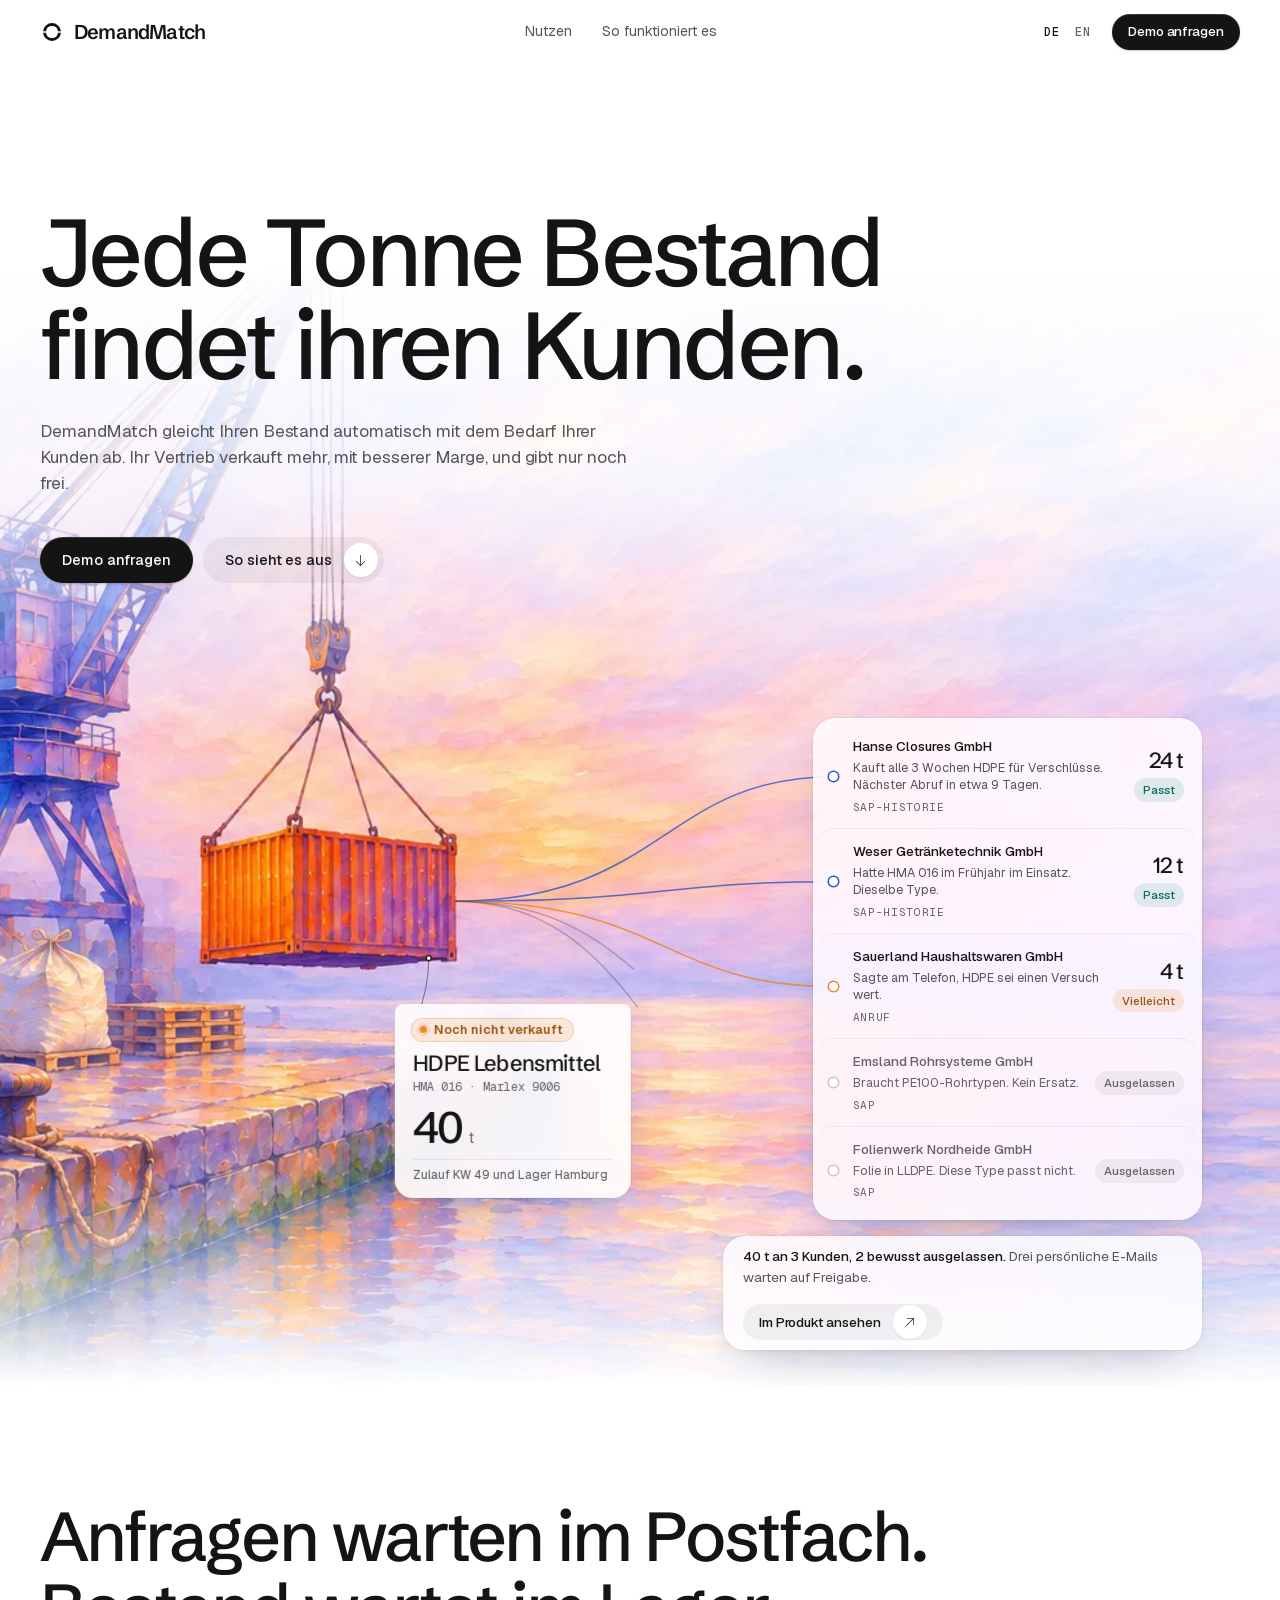
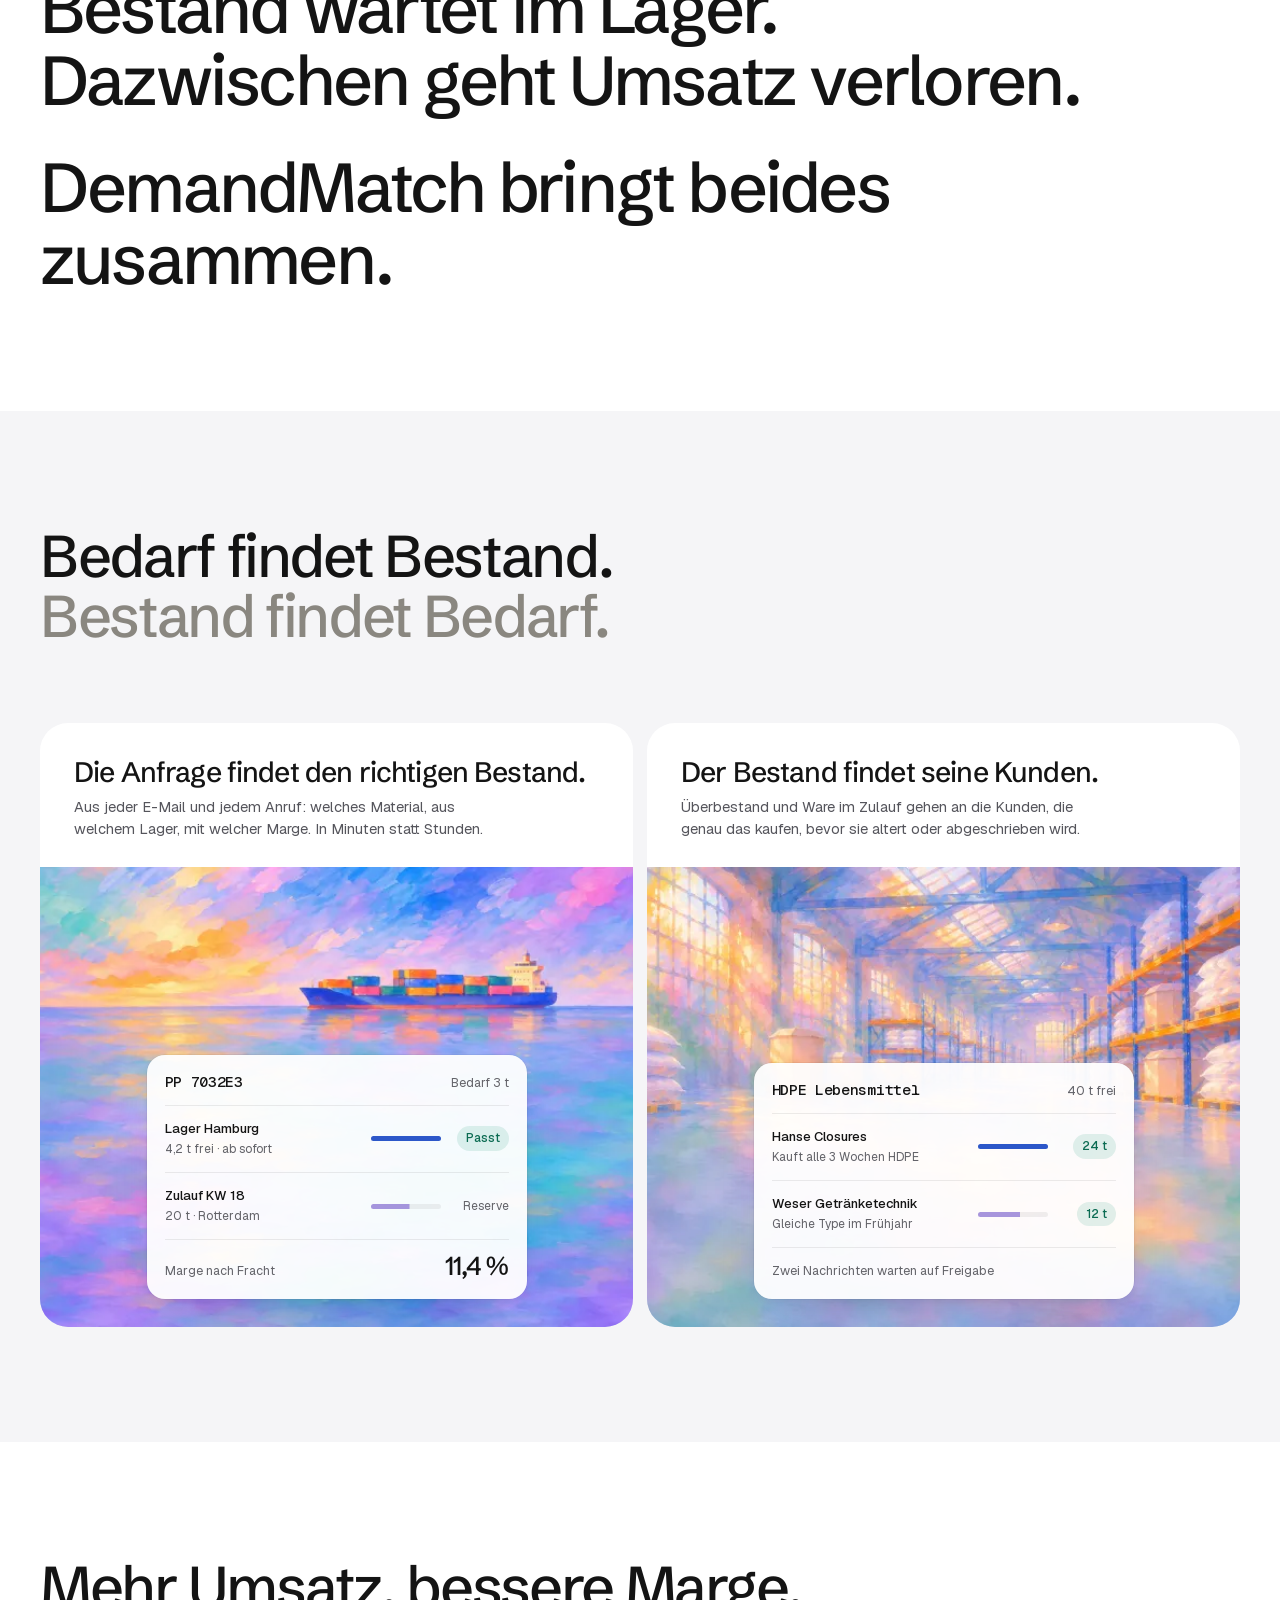
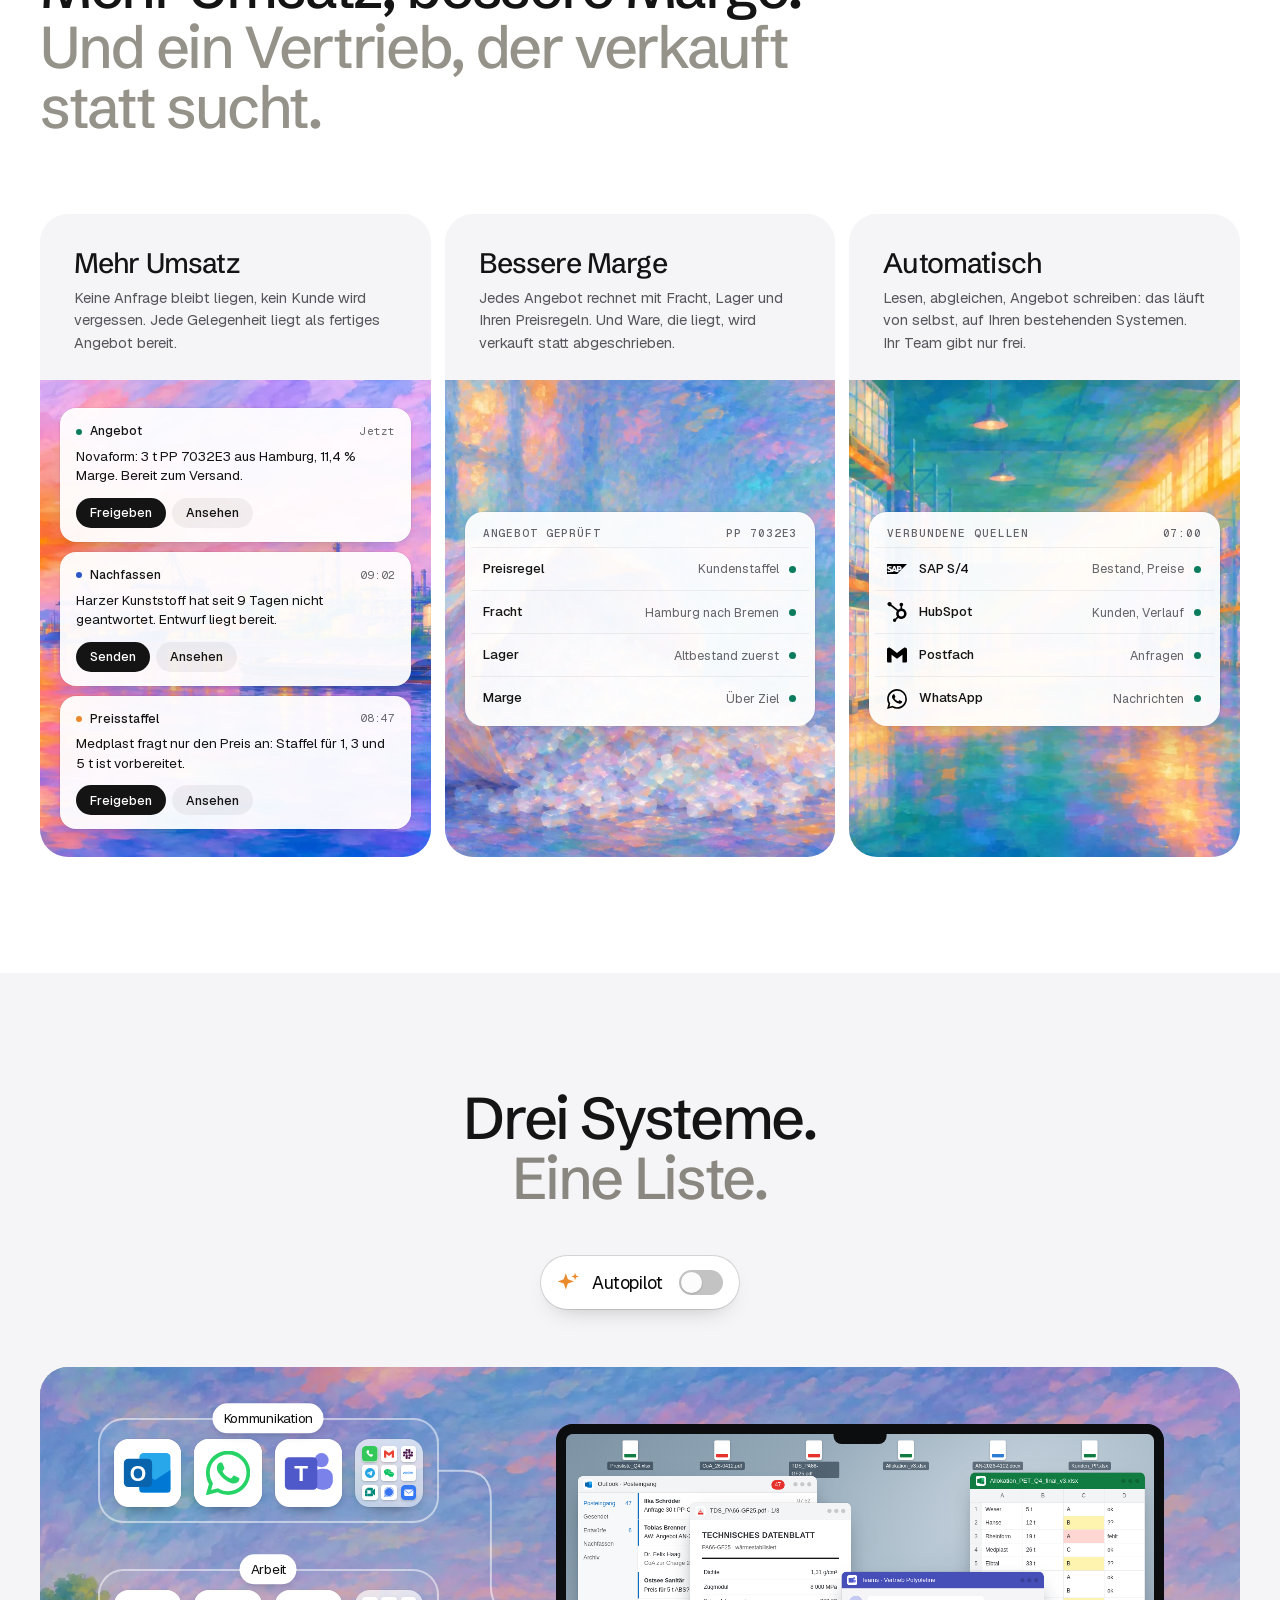
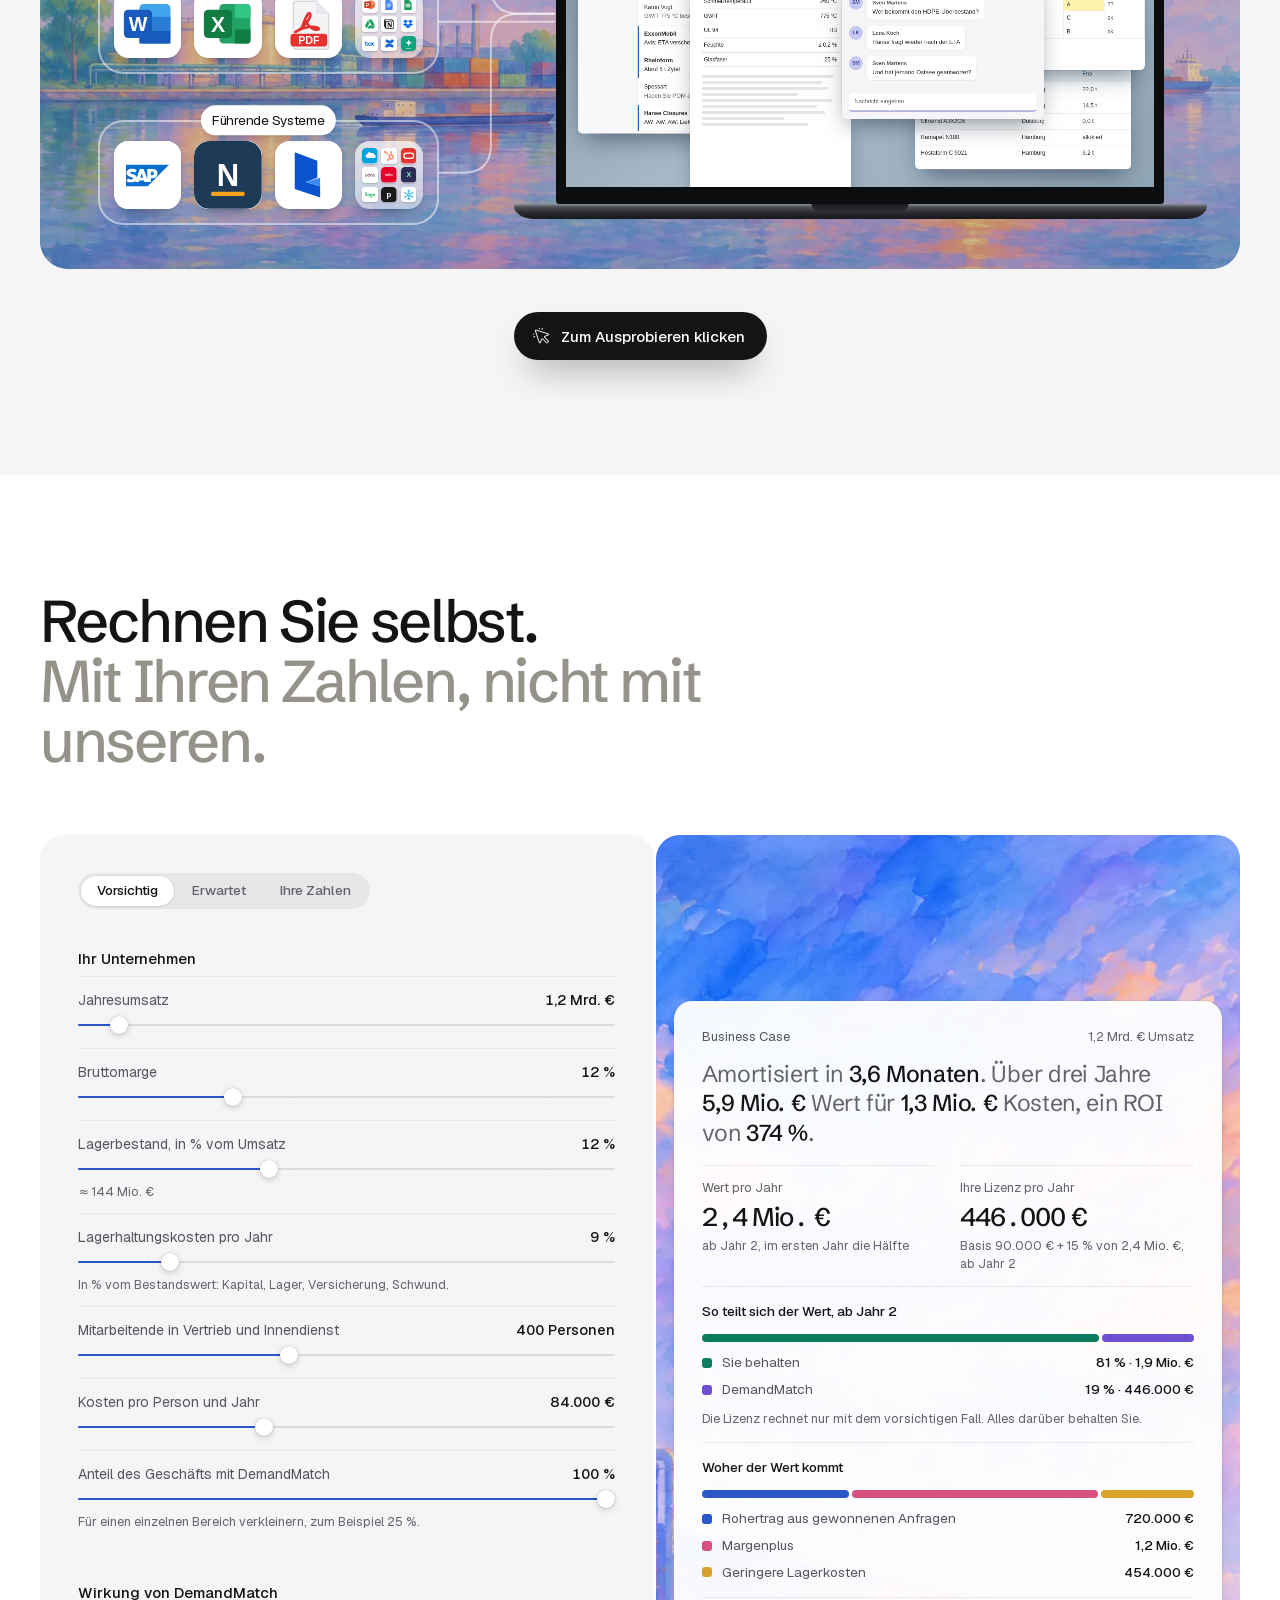
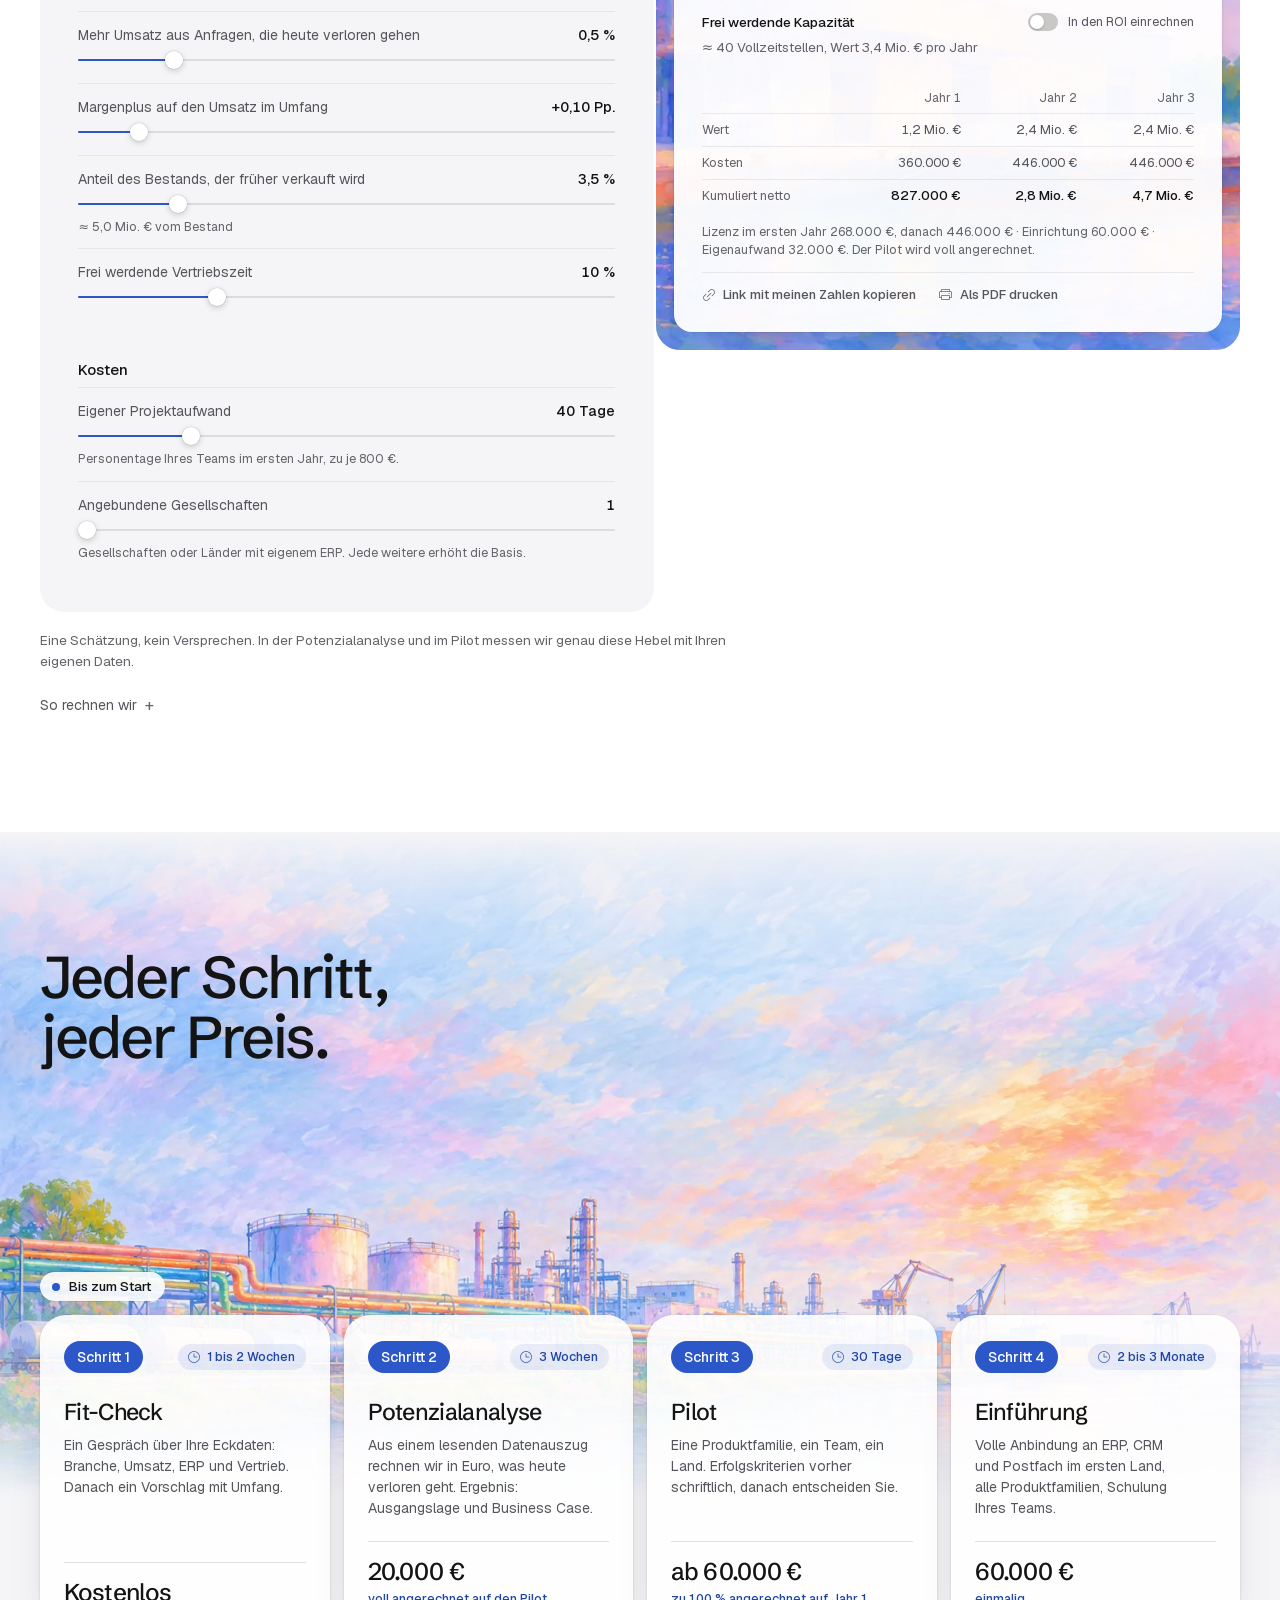
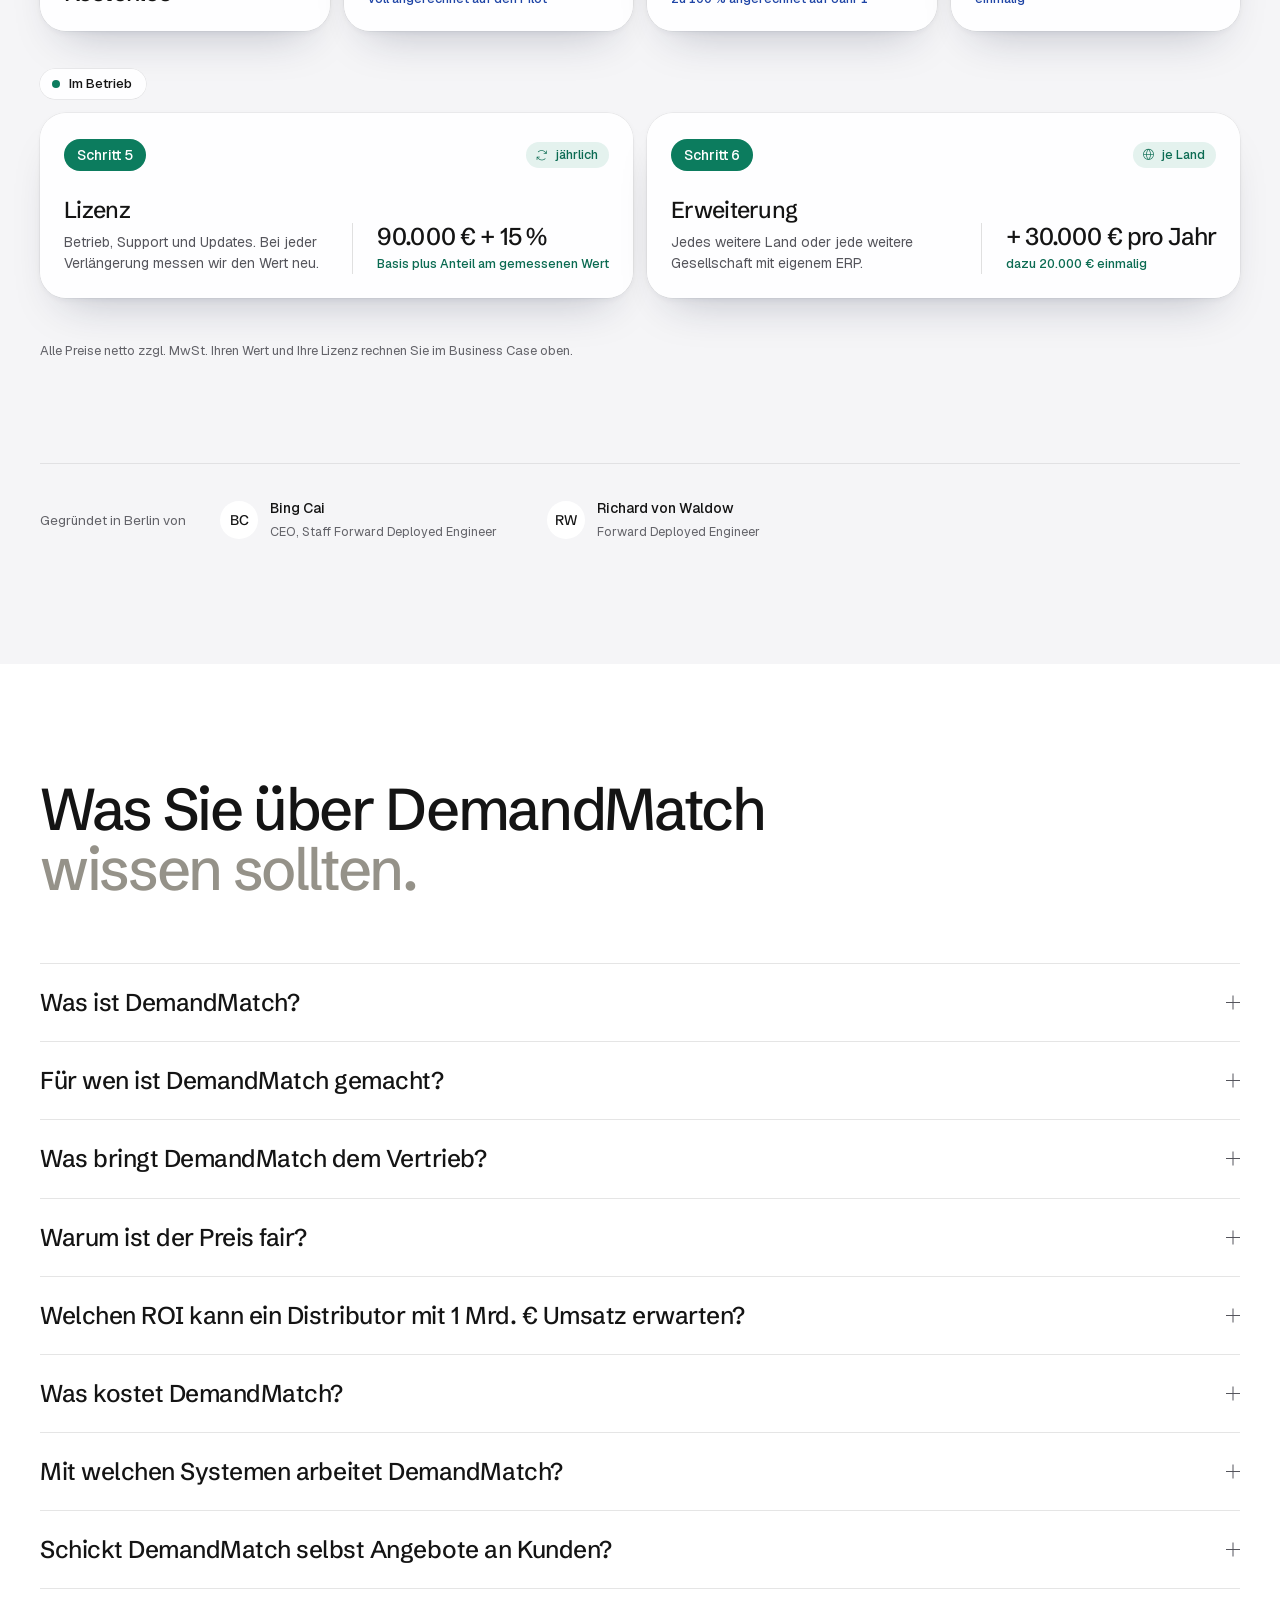
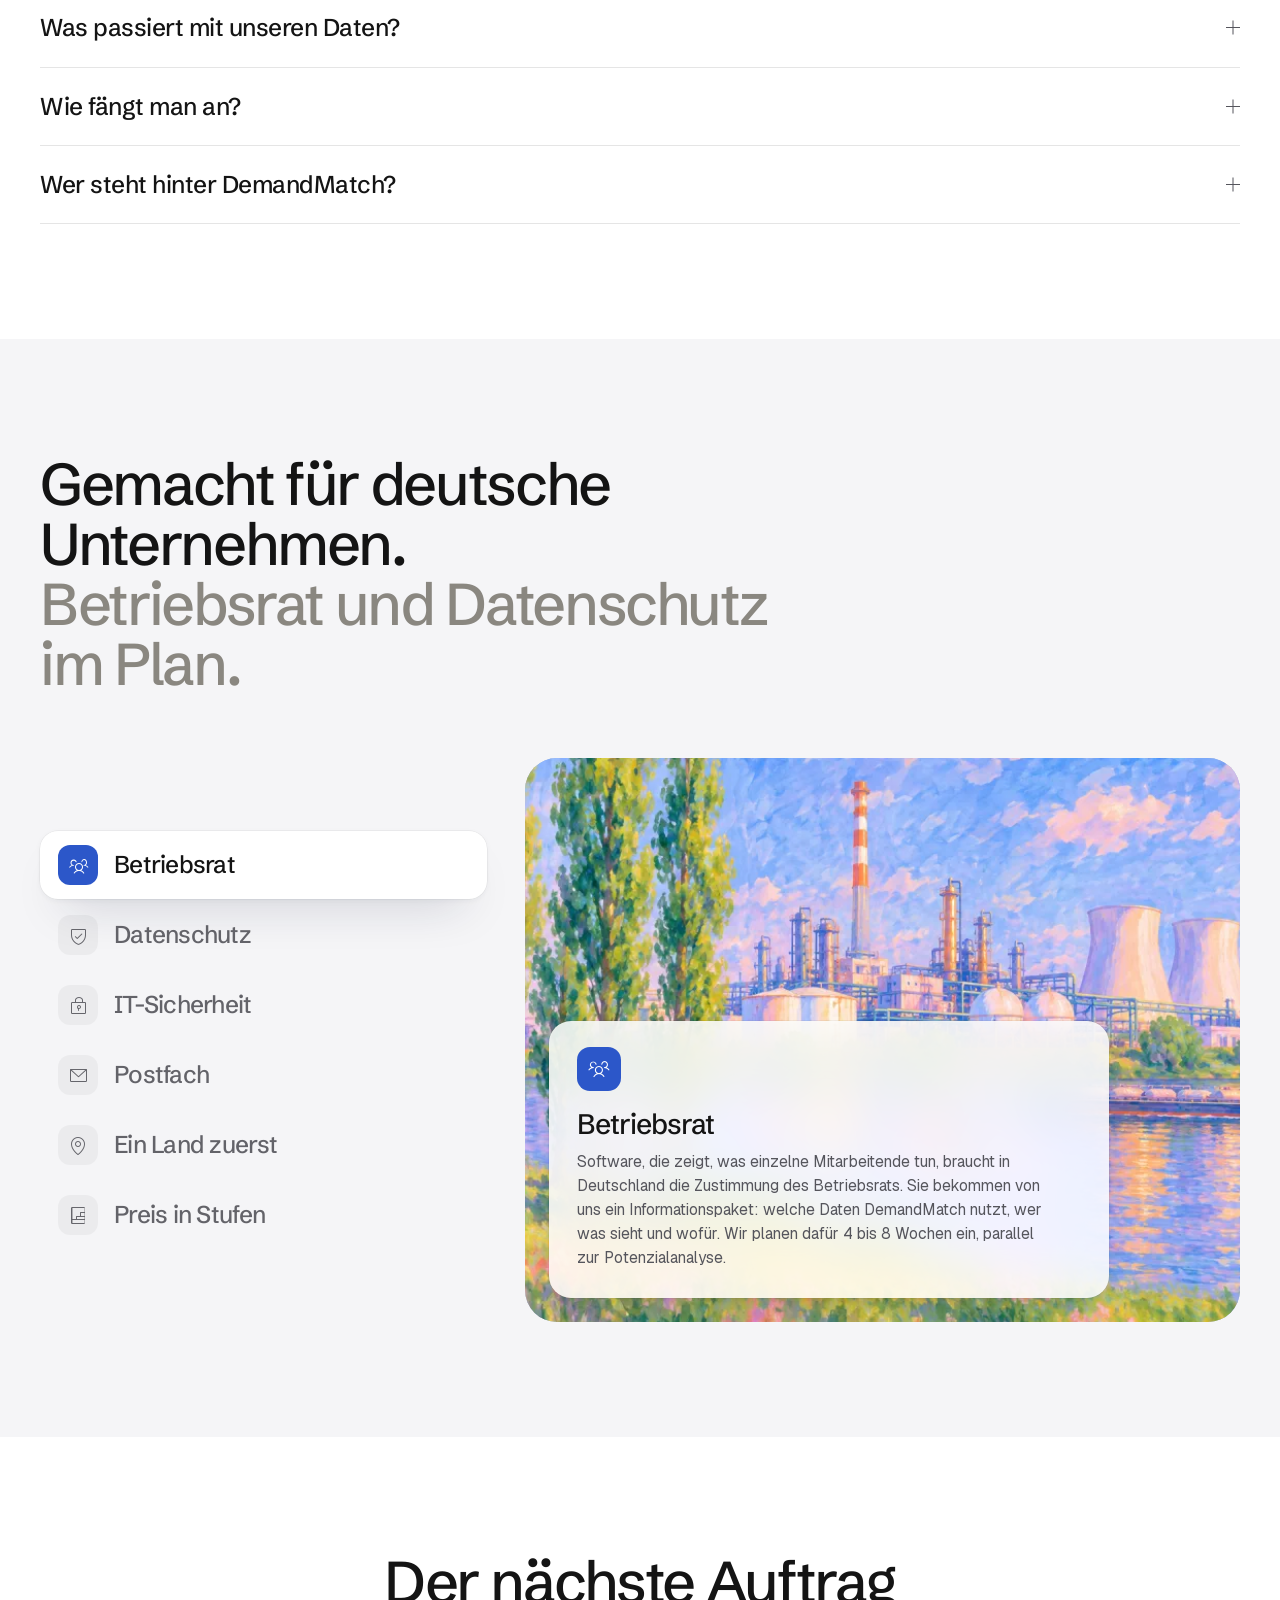
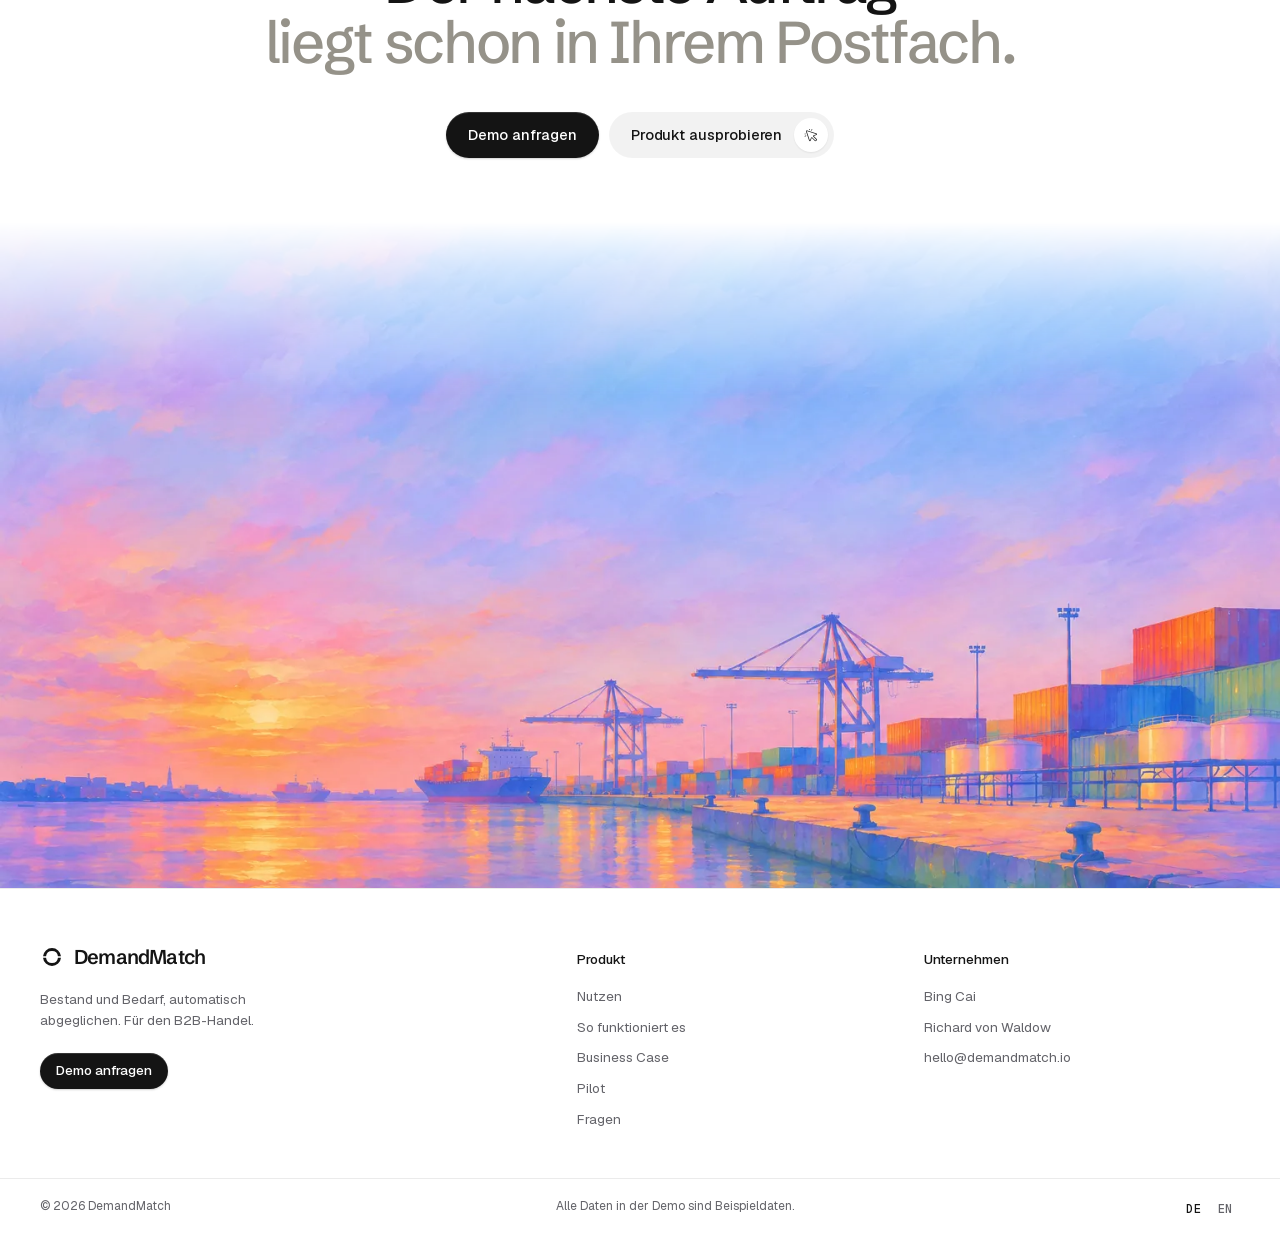
==== commit 7f49906f: "Monet edition with the round-1 paintings (sunlit harbour hero), design fixes kept (edel 2ca3290) Co-" ====
--- a/index.html
+++ b/index.html
@@ -737,7 +737,7 @@
 <script src="assets/app/app.js?v=376f35ef"></script>
 <script src="assets/js/systems.js?v=04cfc745"></script>
 <script src="assets/js/stage.js?v=49cb733a"></script>
-<script src="assets/js/surplus.js?v=a53b309f"></script>
+<script src="assets/js/surplus.js?v=d3a7bdc5"></script>
 <script src="assets/js/pricing.js?v=b378a930"></script><!-- the price config the business case uses -->
 <script src="assets/js/roi.js?v=91215b75"></script>
 <script src="assets/js/monet.js?v=a0bc6b14"></script>
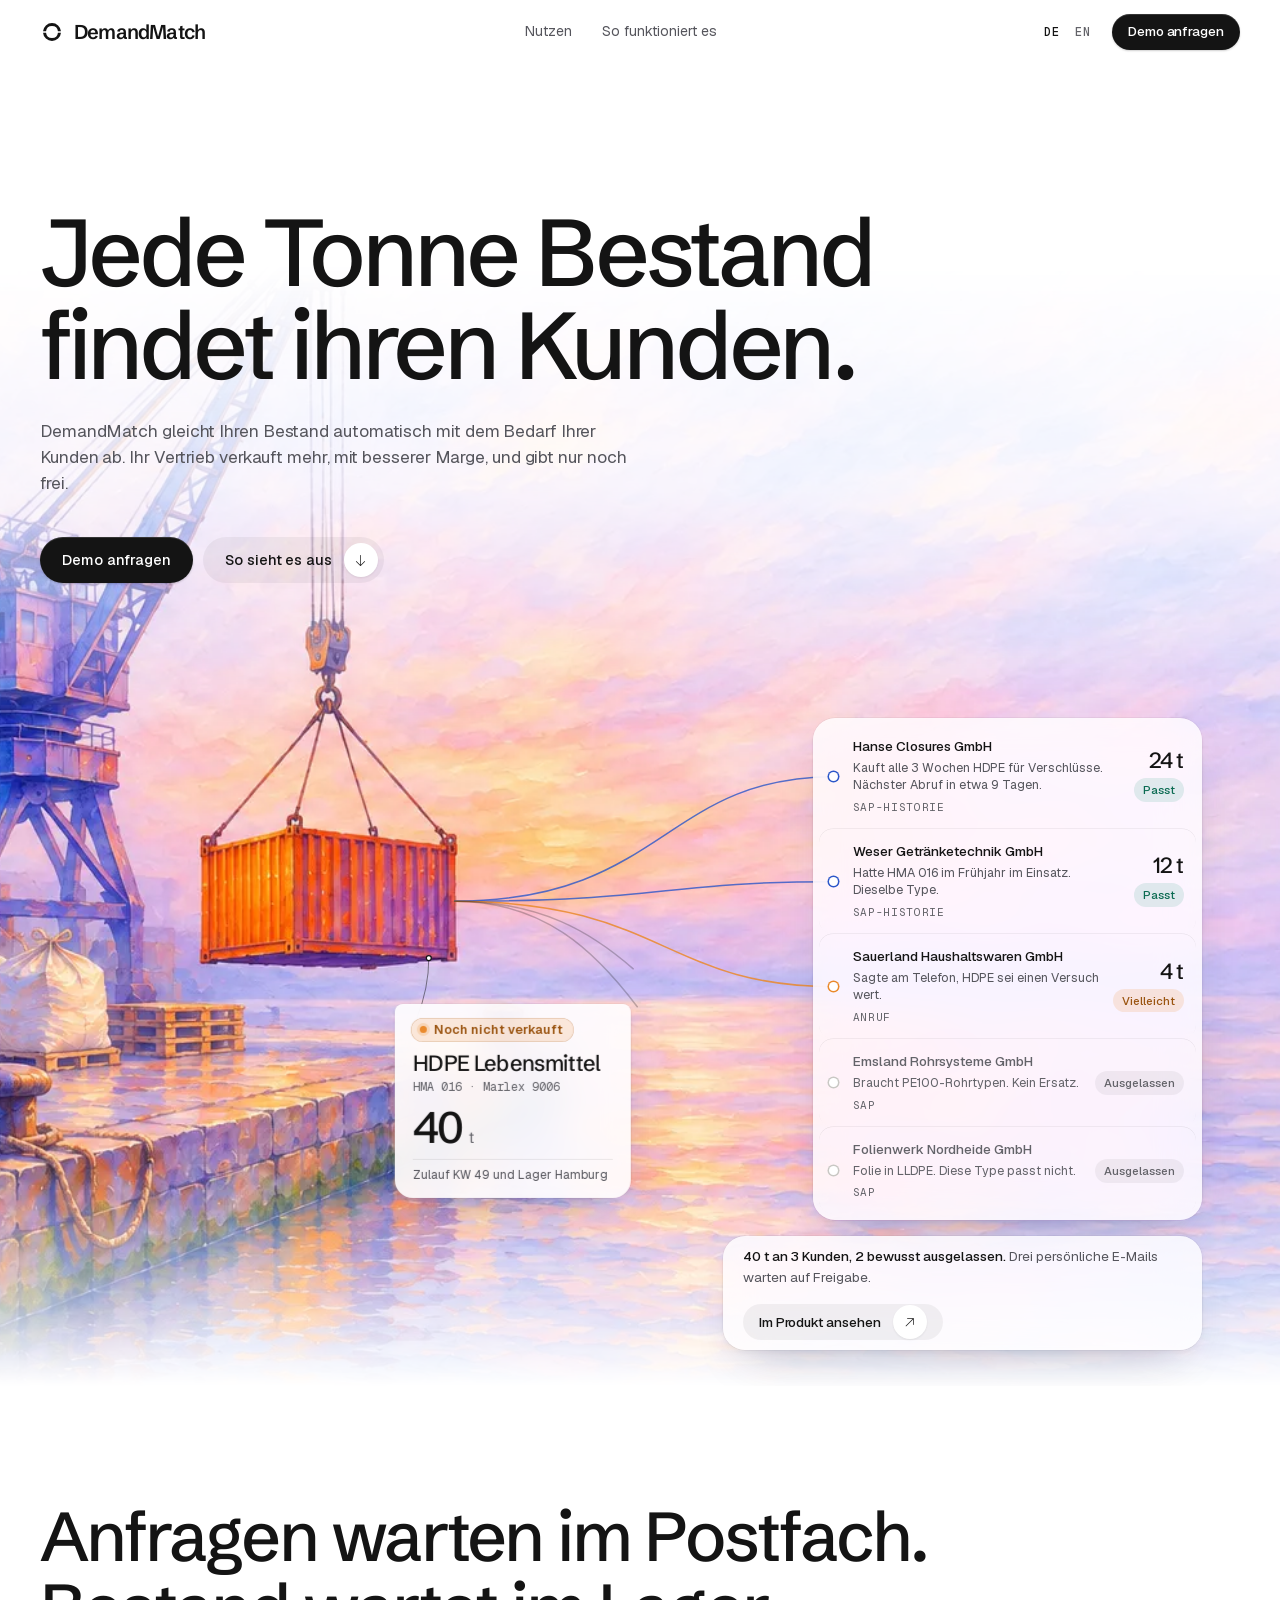
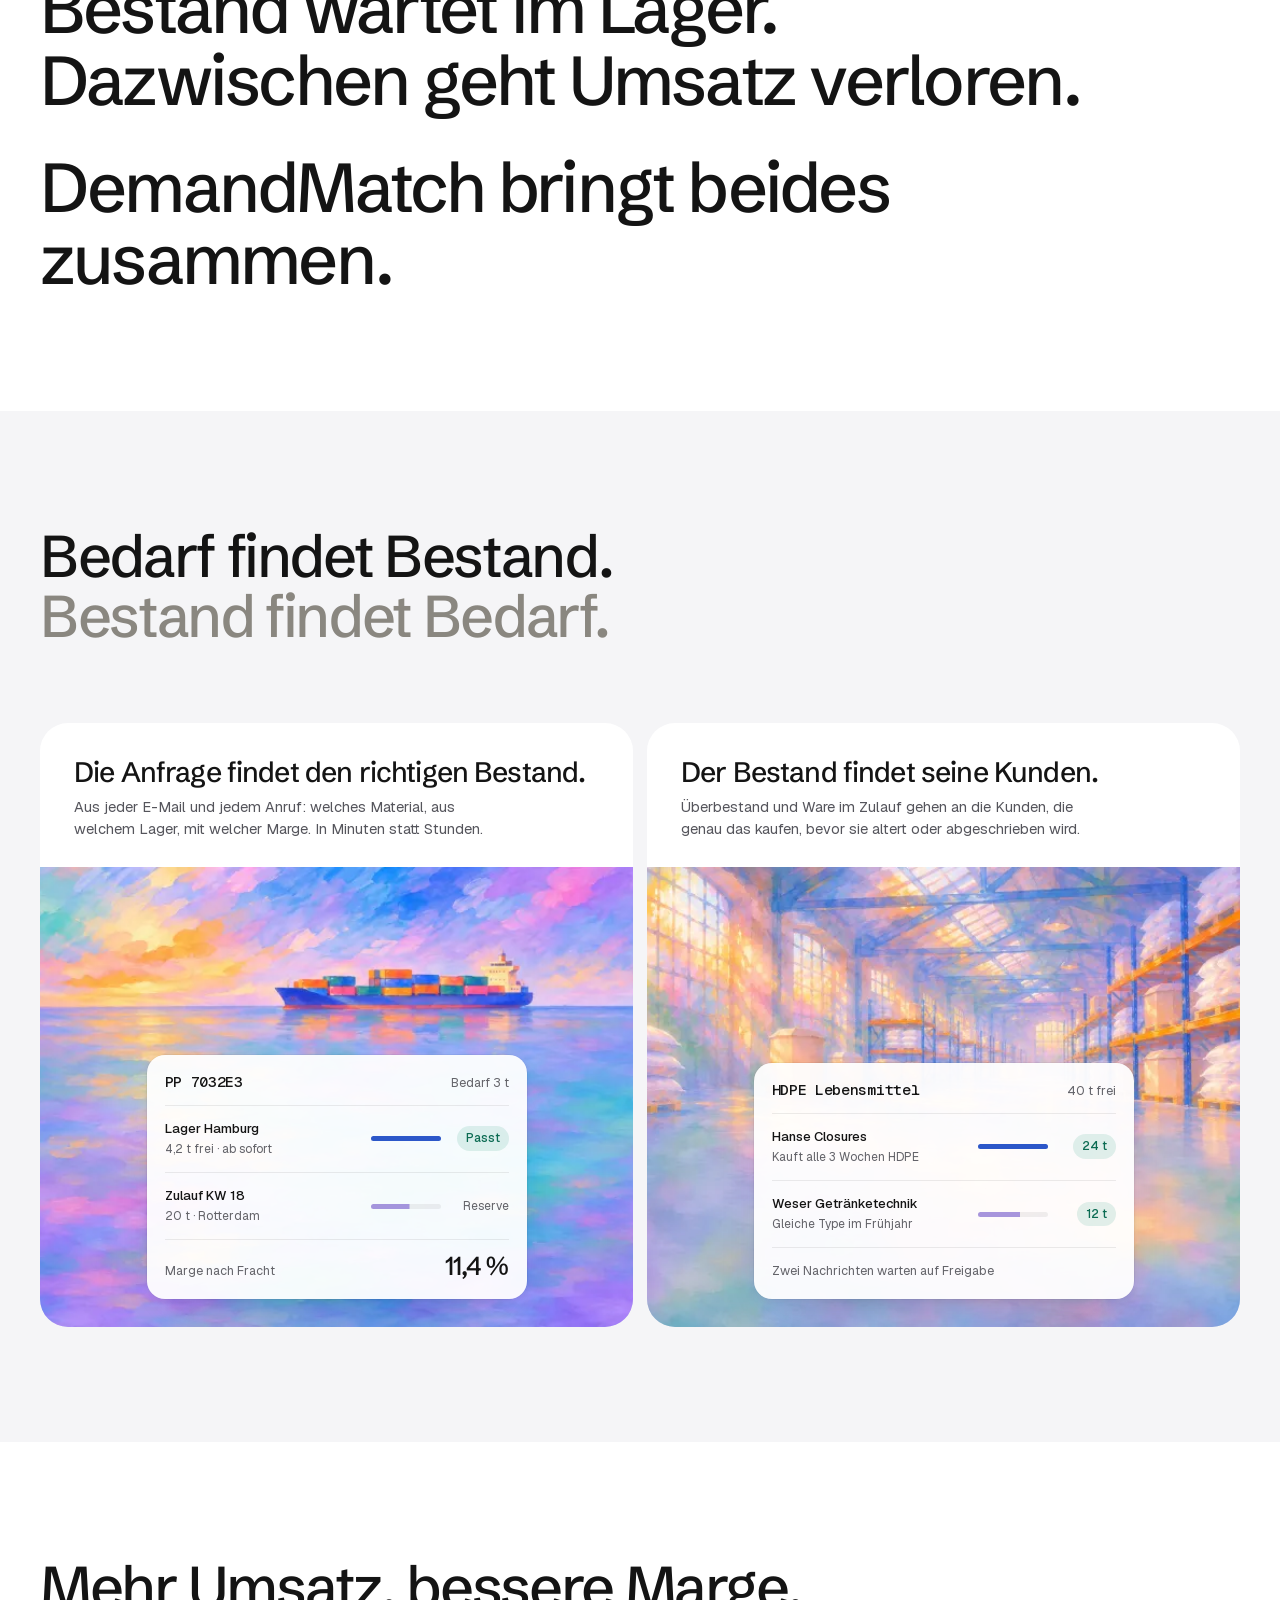
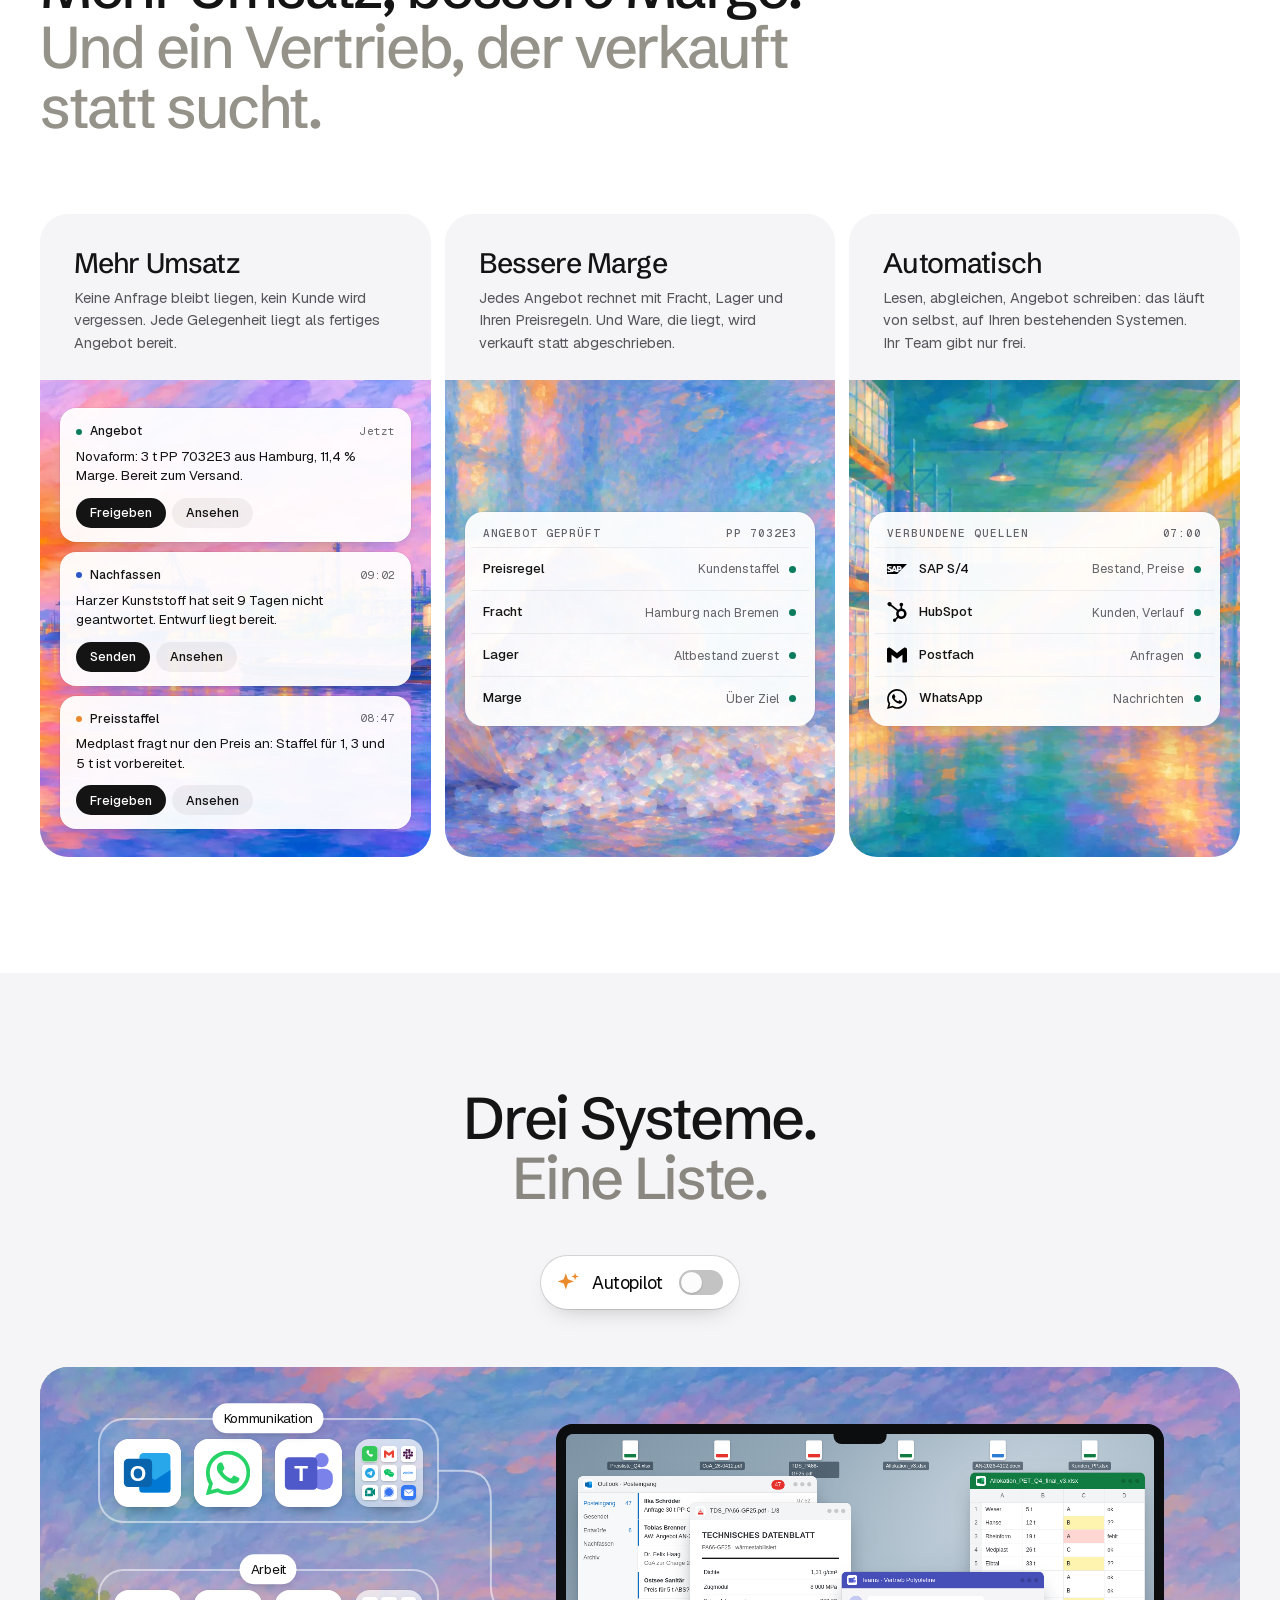
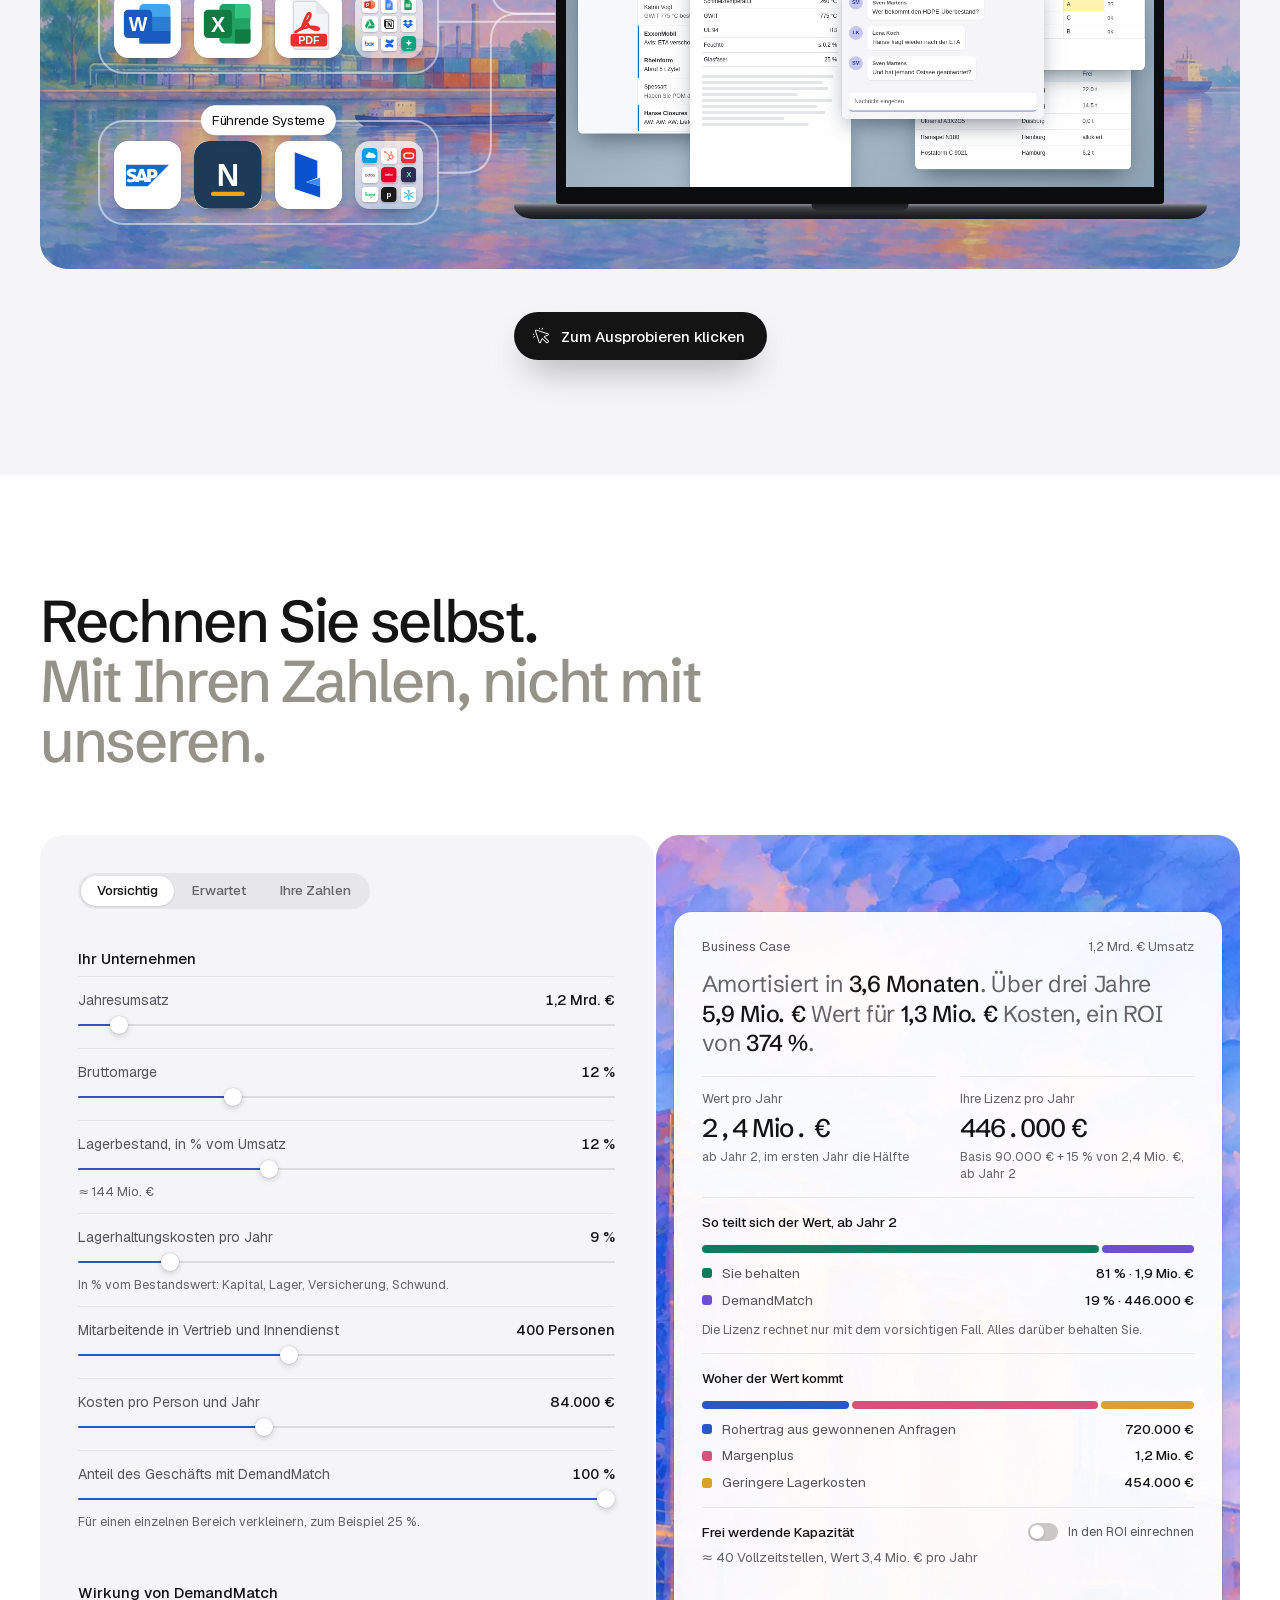
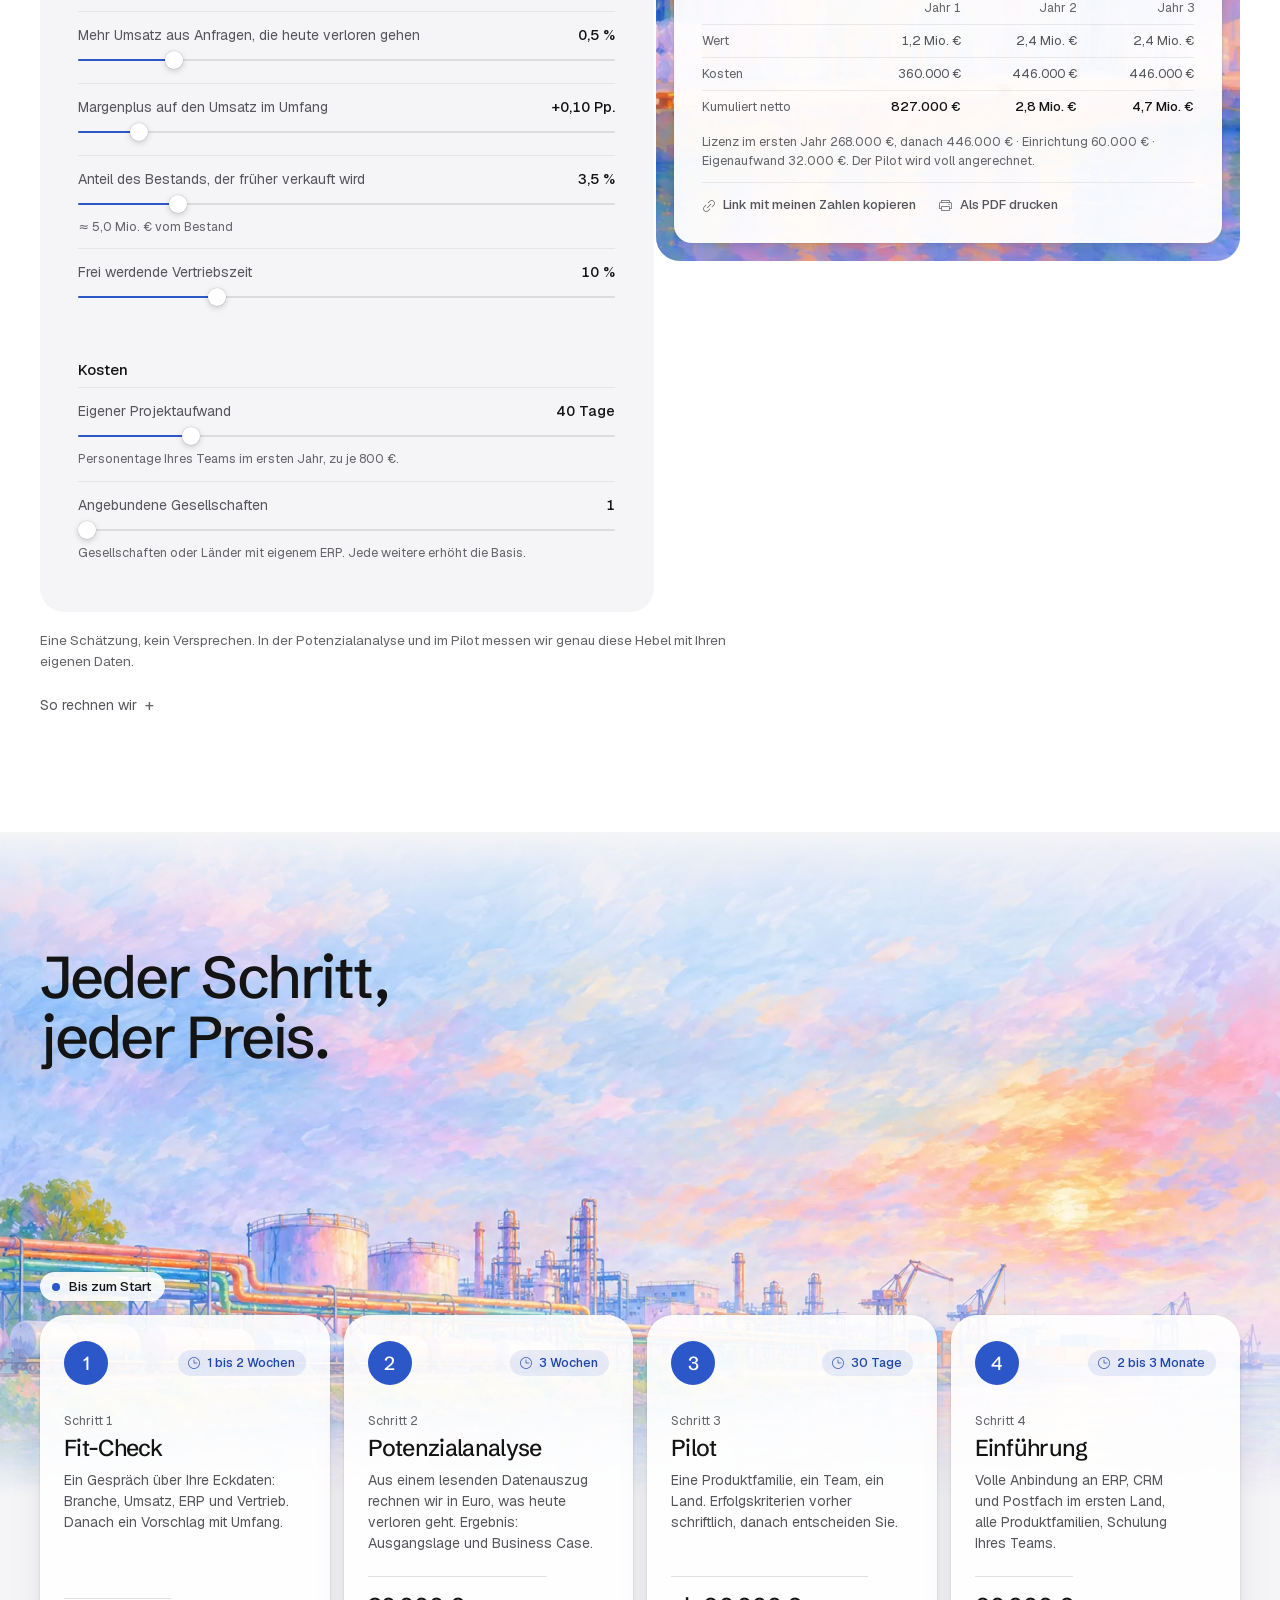
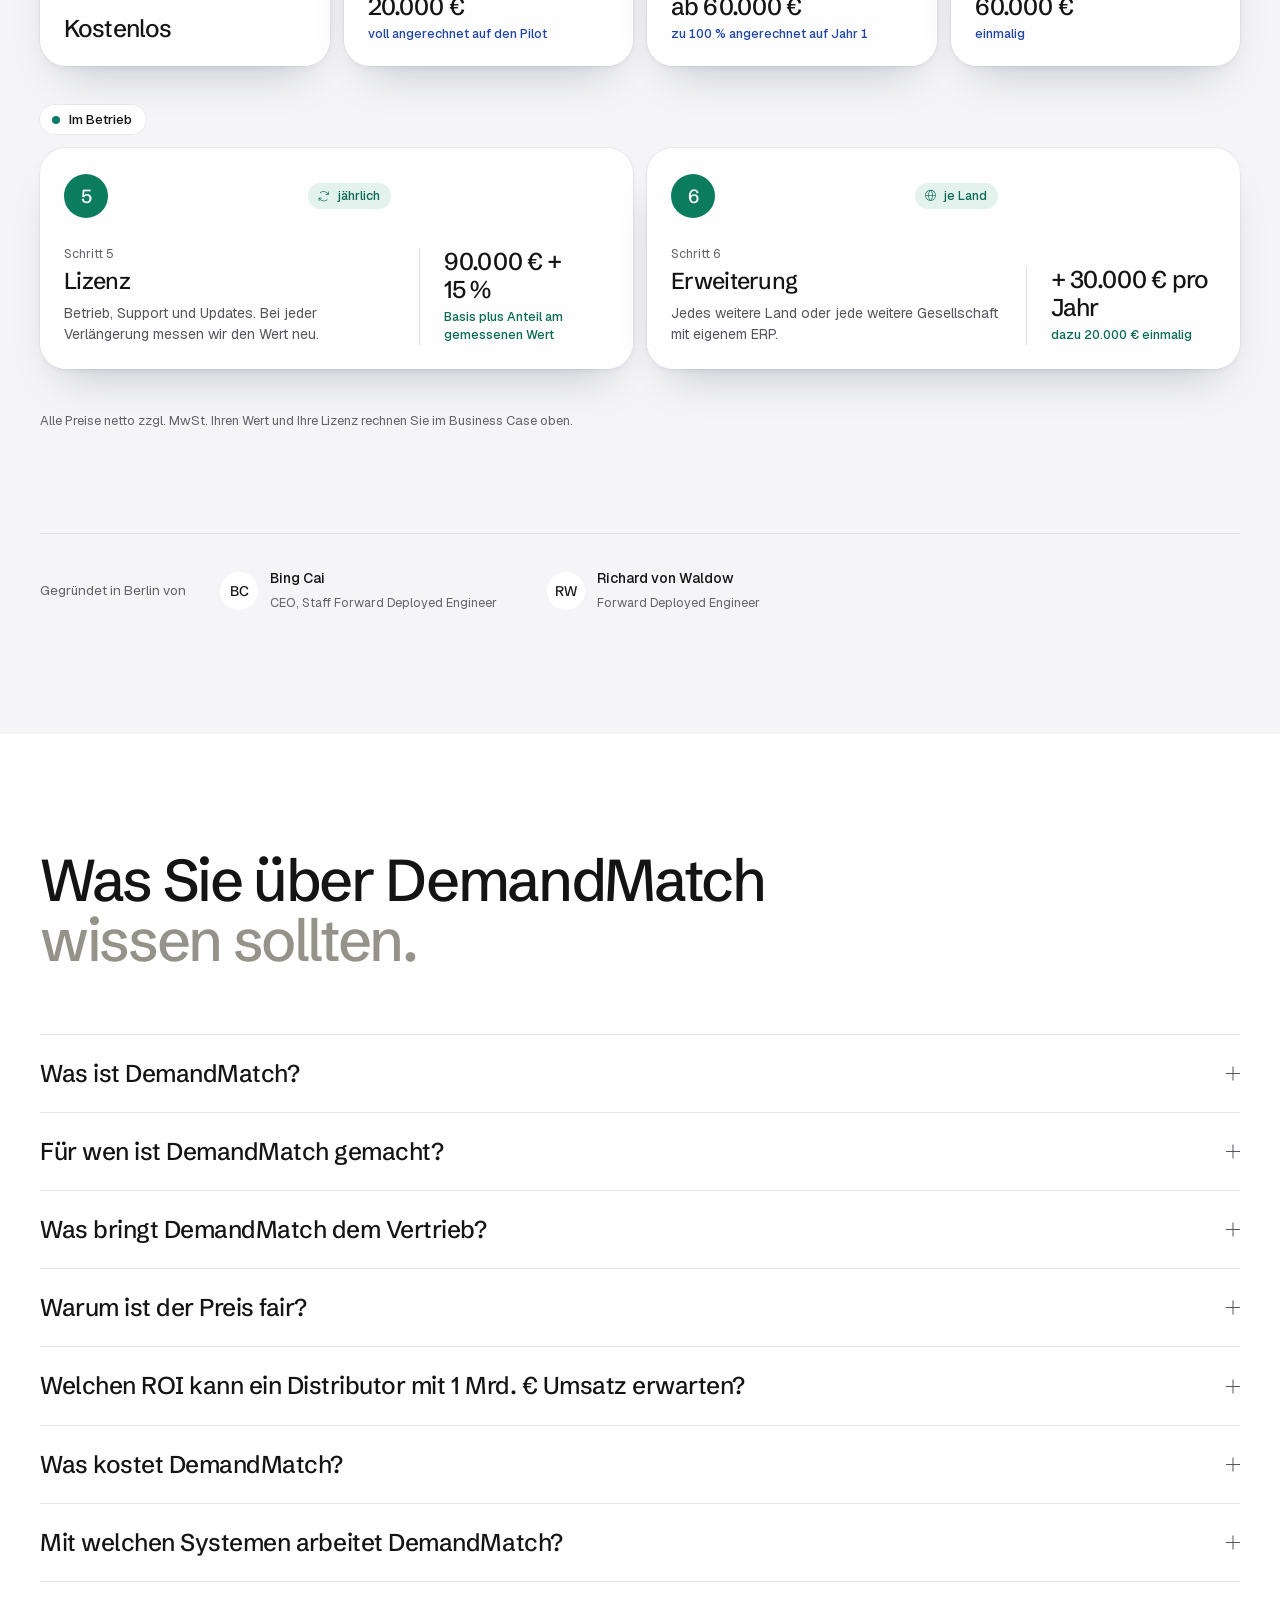
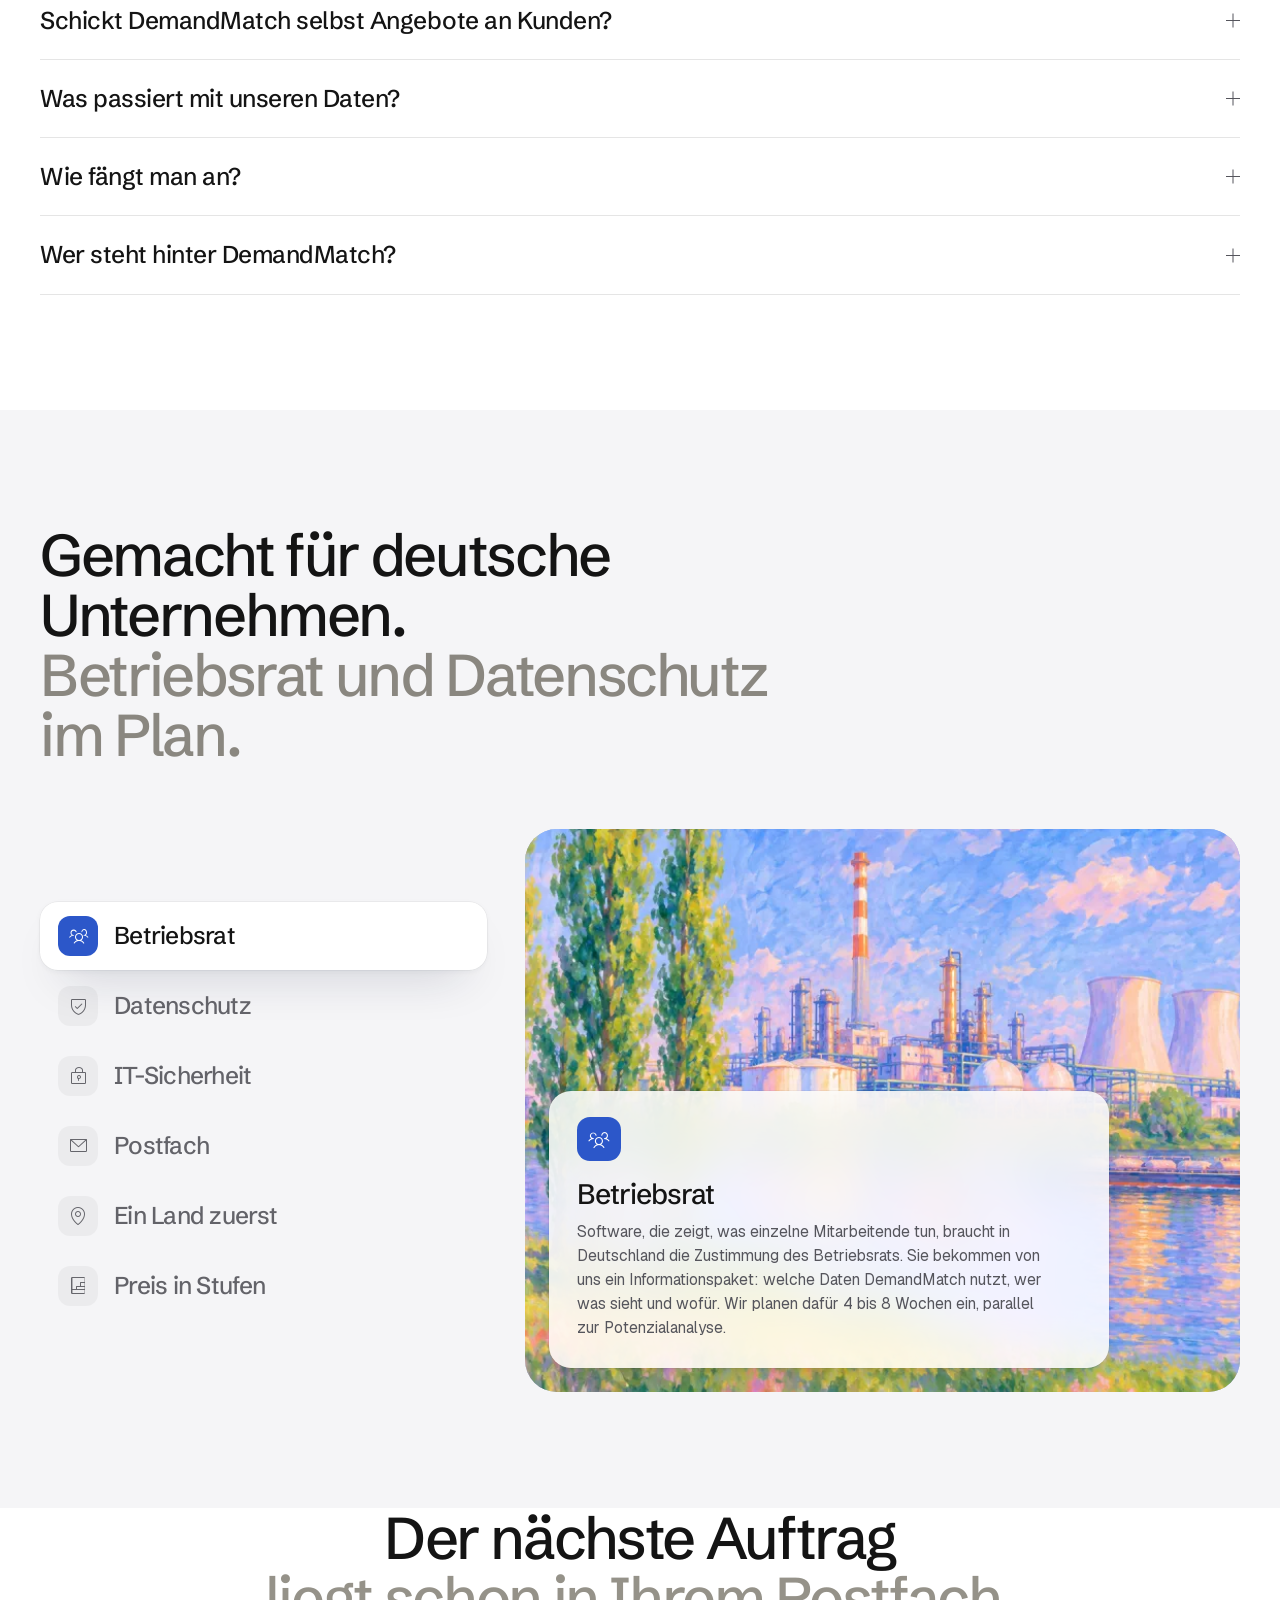
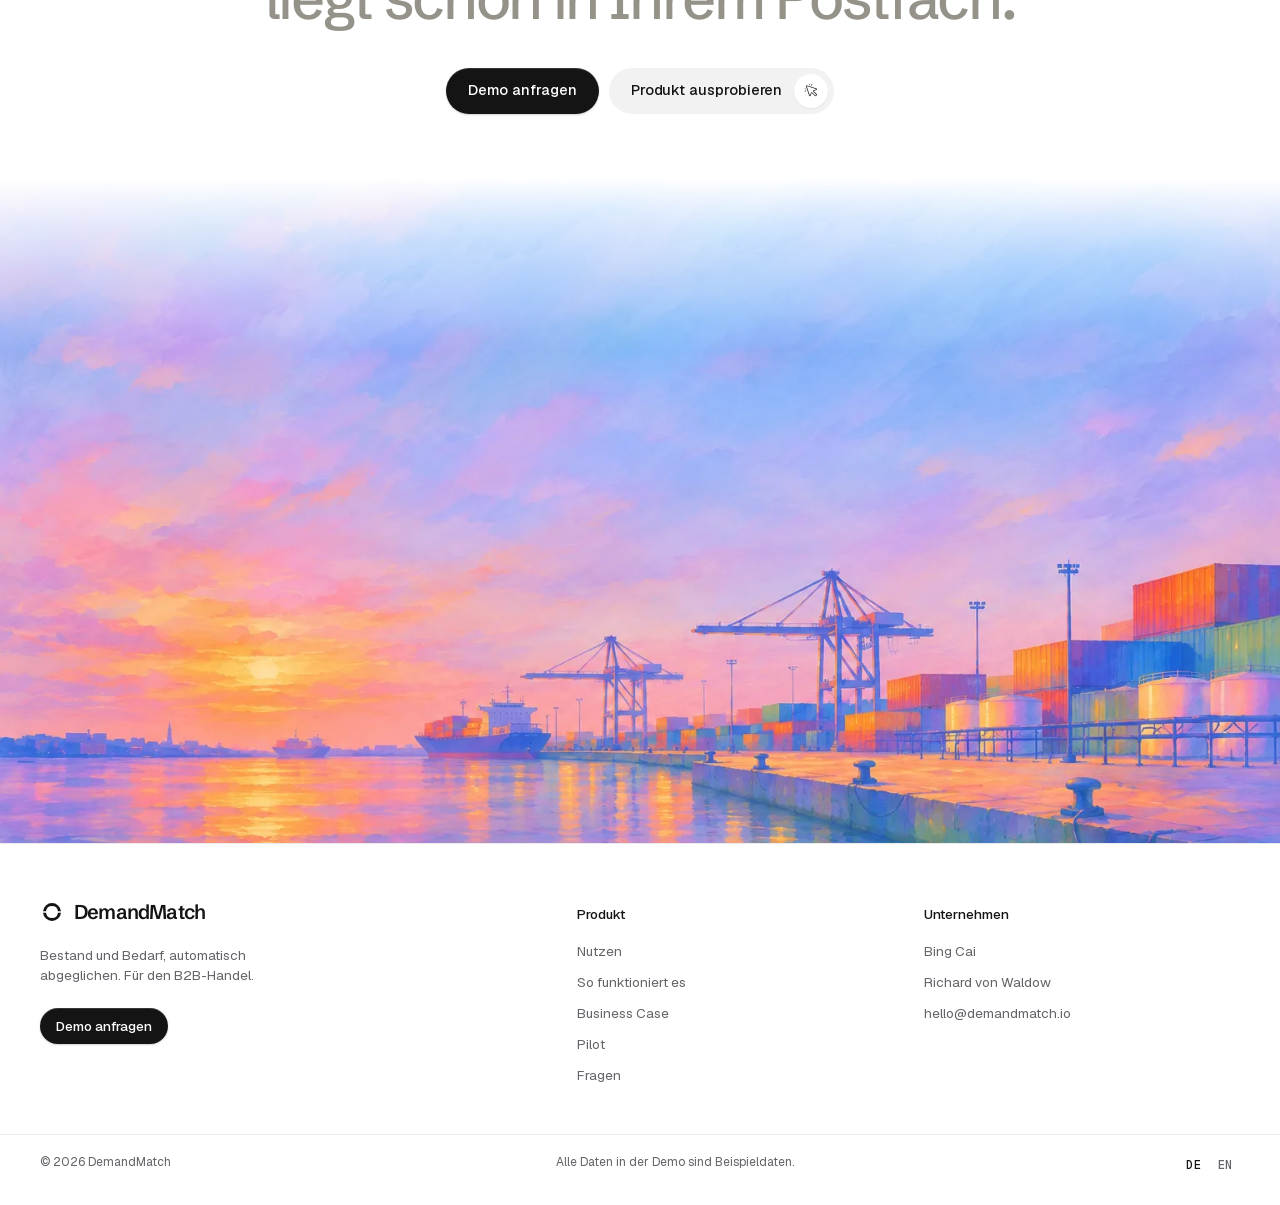
==== commit c93e7967: "Back to the first Monet edition design (edel 70d128c) Co-Authored-By: Claude Opus 5.5 <noreply@anthr" ====
--- a/index.html
+++ b/index.html
@@ -435,7 +435,7 @@
 <link rel="stylesheet" href="assets/app/ae.css?v=27780c25">
 <link rel="stylesheet" href="assets/app/gantt.css?v=93a75ad0">
 <link rel="stylesheet" href="assets/css/site.css?v=0dae5c35">
-<link rel="stylesheet" href="assets/css/monet.css?v=2398e295">
+<link rel="stylesheet" href="assets/css/monet.css?v=c698f3c3">
 </head>
 <body>
 <a class="skip" href="#main" data-t="skip">Zum Inhalt</a>
@@ -626,15 +626,15 @@
     <div class="pl-path rv">
       <div class="pl-grp"><p class="pl-ph">Bis zum Start</p>
         <ol class="pl-st">
-          <li style="--i:0"><div class="pl-top"><span class="pl-n">Schritt 1</span><p class="pl-dur"><i class="ph-light ph-clock" aria-hidden="true"></i>1 bis 2 Wochen</p></div><h3>Fit-Check</h3><p class="pl-what">Ein Gespräch über Ihre Eckdaten: Branche, Umsatz, ERP und Vertrieb. Danach ein Vorschlag mit Umfang.</p><p class="pl-pr"><b>Kostenlos</b></p></li>
-          <li style="--i:1"><div class="pl-top"><span class="pl-n">Schritt 2</span><p class="pl-dur"><i class="ph-light ph-clock" aria-hidden="true"></i>3 Wochen</p></div><h3>Potenzialanalyse</h3><p class="pl-what">Aus einem lesenden Datenauszug rechnen wir in Euro, was heute verloren geht. Ergebnis: Ausgangslage und Business Case.</p><p class="pl-pr"><b>20.000 €</b><small>voll angerechnet auf den Pilot</small></p></li>
-          <li style="--i:2"><div class="pl-top"><span class="pl-n">Schritt 3</span><p class="pl-dur"><i class="ph-light ph-clock" aria-hidden="true"></i>30 Tage</p></div><h3>Pilot</h3><p class="pl-what">Eine Produktfamilie, ein Team, ein Land. Erfolgskriterien vorher schriftlich, danach entscheiden Sie.</p><p class="pl-pr"><b>ab 60.000 €</b><small>zu 100 % angerechnet auf Jahr 1</small></p></li>
-          <li style="--i:3"><div class="pl-top"><span class="pl-n">Schritt 4</span><p class="pl-dur"><i class="ph-light ph-clock" aria-hidden="true"></i>2 bis 3 Monate</p></div><h3>Einführung</h3><p class="pl-what">Volle Anbindung an ERP, CRM und Postfach im ersten Land, alle Produktfamilien, Schulung Ihres Teams.</p><p class="pl-pr"><b>60.000 €</b><small>einmalig</small></p></li>
+          <li style="--i:0"><div class="pl-top"><span class="pl-n" aria-hidden="true">1</span><p class="pl-dur"><i class="ph-light ph-clock" aria-hidden="true"></i>1 bis 2 Wochen</p></div><small class="pl-k">Schritt 1</small><h3>Fit-Check</h3><p class="pl-what">Ein Gespräch über Ihre Eckdaten: Branche, Umsatz, ERP und Vertrieb. Danach ein Vorschlag mit Umfang.</p><p class="pl-pr"><b>Kostenlos</b></p></li>
+          <li style="--i:1"><div class="pl-top"><span class="pl-n" aria-hidden="true">2</span><p class="pl-dur"><i class="ph-light ph-clock" aria-hidden="true"></i>3 Wochen</p></div><small class="pl-k">Schritt 2</small><h3>Potenzialanalyse</h3><p class="pl-what">Aus einem lesenden Datenauszug rechnen wir in Euro, was heute verloren geht. Ergebnis: Ausgangslage und Business Case.</p><p class="pl-pr"><b>20.000 €</b><small>voll angerechnet auf den Pilot</small></p></li>
+          <li style="--i:2"><div class="pl-top"><span class="pl-n" aria-hidden="true">3</span><p class="pl-dur"><i class="ph-light ph-clock" aria-hidden="true"></i>30 Tage</p></div><small class="pl-k">Schritt 3</small><h3>Pilot</h3><p class="pl-what">Eine Produktfamilie, ein Team, ein Land. Erfolgskriterien vorher schriftlich, danach entscheiden Sie.</p><p class="pl-pr"><b>ab 60.000 €</b><small>zu 100 % angerechnet auf Jahr 1</small></p></li>
+          <li style="--i:3"><div class="pl-top"><span class="pl-n" aria-hidden="true">4</span><p class="pl-dur"><i class="ph-light ph-clock" aria-hidden="true"></i>2 bis 3 Monate</p></div><small class="pl-k">Schritt 4</small><h3>Einführung</h3><p class="pl-what">Volle Anbindung an ERP, CRM und Postfach im ersten Land, alle Produktfamilien, Schulung Ihres Teams.</p><p class="pl-pr"><b>60.000 €</b><small>einmalig</small></p></li>
         </ol></div>
       <div class="pl-grp"><p class="pl-ph">Im Betrieb</p>
         <ol class="pl-st" start="5">
-          <li style="--i:4"><div class="pl-top"><span class="pl-n">Schritt 5</span><p class="pl-dur"><i class="ph-light ph-arrows-clockwise" aria-hidden="true"></i>jährlich</p></div><h3>Lizenz</h3><p class="pl-what">Betrieb, Support und Updates. Bei jeder Verlängerung messen wir den Wert neu.</p><p class="pl-pr"><b>90.000 € + 15 %</b><small>Basis plus Anteil am gemessenen Wert</small></p></li>
-          <li style="--i:5"><div class="pl-top"><span class="pl-n">Schritt 6</span><p class="pl-dur"><i class="ph-light ph-globe-simple" aria-hidden="true"></i>je Land</p></div><h3>Erweiterung</h3><p class="pl-what">Jedes weitere Land oder jede weitere Gesellschaft mit eigenem ERP.</p><p class="pl-pr"><b>+ 30.000 € pro Jahr</b><small>dazu 20.000 € einmalig</small></p></li>
+          <li style="--i:4"><div class="pl-top"><span class="pl-n" aria-hidden="true">5</span><p class="pl-dur"><i class="ph-light ph-arrows-clockwise" aria-hidden="true"></i>jährlich</p></div><small class="pl-k">Schritt 5</small><h3>Lizenz</h3><p class="pl-what">Betrieb, Support und Updates. Bei jeder Verlängerung messen wir den Wert neu.</p><p class="pl-pr"><b>90.000 € + 15 %</b><small>Basis plus Anteil am gemessenen Wert</small></p></li>
+          <li style="--i:5"><div class="pl-top"><span class="pl-n" aria-hidden="true">6</span><p class="pl-dur"><i class="ph-light ph-globe-simple" aria-hidden="true"></i>je Land</p></div><small class="pl-k">Schritt 6</small><h3>Erweiterung</h3><p class="pl-what">Jedes weitere Land oder jede weitere Gesellschaft mit eigenem ERP.</p><p class="pl-pr"><b>+ 30.000 € pro Jahr</b><small>dazu 20.000 € einmalig</small></p></li>
         </ol></div>
       <p class="pl-note">Alle Preise netto zzgl. MwSt. Ihren Wert und Ihre Lizenz rechnen Sie im Business Case oben.</p>
     </div>
--- a/assets/css/monet.css
+++ b/assets/css/monet.css
@@ -6,7 +6,7 @@
 
 :root {
   --serif: 'Schibsted Grotesk', 'Geist', ui-sans-serif, system-ui, sans-serif;
-  --surface: #f5f5f7; --band: #f5f5f7; --paper-2: #f5f5f7; --paper-3: #ebebef;
+  --surface: #f5f5f7; --band: #f5f5f7;
   --cobalt: #2c57c9; --cobalt-ink: #1f45a6;
   --viridian: #0c7c5e; --viridian-ink: #0b6b52;
   --rose: #d6527c; --rose-ink: #a93a60;
@@ -21,7 +21,7 @@
 
 /* ------------------------------------------------------------------ type: one grotesk for everything that is said */
 .h1, .h2, .say, .card-h h3 { font-weight: 500; }
-.h1 { letter-spacing: -.04em; line-height: .98; }
+.h1 { letter-spacing: -.045em; line-height: .98; }
 .h2 { letter-spacing: -.04em; line-height: 1.02; }
 .say { font-weight: 500; letter-spacing: -.04em; line-height: 1.04; }
 .card-h h3 { letter-spacing: -.03em; }
@@ -89,7 +89,7 @@
 
 /* ------------------------------------------------------------------ business case: five clearly different paint colours, thicker bars */
 .roi-in { border-radius: 24px; background: var(--surface); }
-.roi-out { border-radius: 24px; background: #c9d3ec; }
+.roi-out { border-radius: 24px; }
 .roi-memo { border-radius: 18px; box-shadow: var(--lift); }
 .roi-bar { gap: 3px; height: 8px; border-radius: 0; background: none; overflow: visible; }
 .roi-bar i { border-radius: 99px; min-width: 0; }
@@ -127,30 +127,31 @@
 .pl-st { display: grid; grid-template-columns: repeat(4, minmax(0, 1fr)); grid-template-rows: none; gap: var(--g); margin: 0; padding: 0; list-style: none; font-variant-numeric: lining-nums tabular-nums; }
 .pl-st li { position: relative; display: flex; flex-direction: column; grid-row: auto; padding: 26px 24px 24px; border-radius: 26px;
   background: rgb(255 255 255 / .9); -webkit-backdrop-filter: blur(24px) saturate(1.6); backdrop-filter: blur(24px) saturate(1.6); box-shadow: var(--lift);
-  transition: opacity 800ms var(--ease-out), transform 900ms var(--ease-out), box-shadow 400ms var(--ease-out);
+  opacity: 0; transform: translateY(24px); transition: opacity 800ms var(--ease-out), transform 900ms var(--ease-out), box-shadow 400ms var(--ease-out);
   transition-delay: calc(150ms + var(--i) * 90ms); }
-.ready .pl-path:not(.in) .pl-st li { opacity: 0; transform: translateY(24px); }
+.pl-path.in .pl-st li { opacity: 1; transform: none; }
 .pl-st li::before { content: none; }
 @media (hover: hover) and (pointer: fine) {
   .pl-path.in .pl-st li:hover { transform: translateY(-4px); transition-delay: 0ms; box-shadow: 0 0 0 .5px rgb(0 0 0 / .08), 0 34px 60px -28px rgb(20 30 60 / .4); }
 }
 .pl-top { display: flex; align-items: center; justify-content: space-between; gap: 10px; }
-.pl-n { display: inline-flex; width: auto; height: 32px; padding: 0 13px; border-radius: 99px; background: var(--c); color: #fff; font: 500 14px/1 var(--font); letter-spacing: 0; white-space: nowrap; }
-.pl-st li:nth-child(n+5) .pl-n, .pl-grp + .pl-grp .pl-n { background: var(--c); color: #fff; box-shadow: none; border-radius: 99px; }
+.pl-n { width: 44px; height: 44px; background: var(--c); color: #fff; font: 500 19px/1 var(--serif); letter-spacing: -.02em; }
+.pl-st li:nth-child(n+5) .pl-n, .pl-grp + .pl-grp .pl-n { background: var(--c); color: #fff; box-shadow: none; }
 .pl-dur { margin: 0; padding: 6px 11px 6px 9px; border-radius: 99px; background: var(--c-soft); color: var(--c-ink); font: 500 12.5px/1 var(--font); white-space: nowrap; }
 .pl-dur i { color: var(--c-ink); font-size: 14px; }
-.pl-st h3 { margin-top: 26px; font-size: clamp(22px, 1.8vw, 26px); letter-spacing: -.03em; hyphens: manual; }
+.pl-k { margin-top: 26px; color: var(--ink-3); }
+.pl-st h3 { margin-top: 4px; font-size: clamp(22px, 1.8vw, 26px); letter-spacing: -.03em; hyphens: manual; }
 .pl-what { flex: 1; margin-top: 10px; color: var(--ink-2); }
-.pl-pr { align-self: stretch; margin-top: 22px; padding-top: 16px; border-top: .5px solid rgb(0 0 0 / .12); }
+.pl-pr { margin-top: 22px; padding-top: 16px; border-top: .5px solid rgb(0 0 0 / .12); }
 .pl-pr b { font-size: clamp(22px, 1.9vw, 27px); }
 .pl-pr small { color: var(--c-ink); font-weight: 500; }
 /* running: two wide cards, the price to the right of the text */
 .pl-grp + .pl-grp .pl-st { grid-template-columns: repeat(2, minmax(0, 1fr)); }
 @media (min-width: 1101px) {
-  .pl-grp + .pl-grp .pl-st li { display: grid; grid-template-columns: minmax(0, 1fr) max-content; grid-template-rows: auto auto 1fr; column-gap: 28px; }
-  .pl-grp + .pl-grp .pl-st li > .pl-top { grid-area: 1 / 1 / 2 / 3; }
-  .pl-grp + .pl-grp .pl-st li > h3 { grid-area: 2 / 1; } .pl-grp + .pl-grp .pl-st li > .pl-what { grid-area: 3 / 1; }
-  .pl-grp + .pl-grp .pl-st li > .pl-pr { grid-area: 2 / 2 / 4 / 3; align-self: end; margin: 26px 0 0; padding: 0 0 2px 24px; white-space: nowrap; border-top: 0; border-left: .5px solid rgb(0 0 0 / .12); }
+  .pl-grp + .pl-grp .pl-st li { display: grid; grid-template-columns: minmax(0, 1fr) minmax(0, 19ch); grid-template-rows: auto auto auto 1fr; column-gap: 28px; }
+  .pl-grp + .pl-grp .pl-st li > .pl-top { grid-area: 1 / 1; } .pl-grp + .pl-grp .pl-st li > .pl-k { grid-area: 2 / 1; }
+  .pl-grp + .pl-grp .pl-st li > h3 { grid-area: 3 / 1; } .pl-grp + .pl-grp .pl-st li > .pl-what { grid-area: 4 / 1; }
+  .pl-grp + .pl-grp .pl-st li > .pl-pr { grid-area: 1 / 2 / 5 / 3; align-self: end; margin: 0; padding: 0 0 2px 24px; border-top: 0; border-left: .5px solid rgb(0 0 0 / .12); }
 }
 .pl-note { margin-top: 4px; }
 @media (max-width: 1100px) {
@@ -161,6 +162,7 @@
   .pl-st li > * { grid-column: auto; }
   .pl-st li > .pl-n { grid-row: auto; }
   .pl-ph { display: flex; }
+  .pl-k { margin-top: 20px; }
 }
 @media (max-width: 640px) {
   .pl-st, .pl-grp + .pl-grp .pl-st { grid-template-columns: minmax(0, 1fr); }
@@ -210,16 +212,12 @@
 .ge:not(.js) .ge-art { display: none; }
 .ge:not(.js) .ge-p { position: static; max-width: none; opacity: 1; transform: none; visibility: visible; background: #fff; }
 @media (max-width: 900px) {
-  .ge.js { grid-template-columns: minmax(0, 1fr); gap: 14px; }
-  .ge.js .ge-tabs { flex-direction: row; justify-content: flex-start; gap: 6px; margin: 0 calc(-1 * var(--gut)); padding: 4px var(--gut) 8px;
-    overflow-x: auto; scroll-snap-type: x proximity; scrollbar-width: none; -webkit-overflow-scrolling: touch; }
-  .ge.js .ge-tabs::-webkit-scrollbar { display: none; }
-  .ge.js .ge-tab { flex: none; width: auto; gap: 10px; padding: 8px 14px 8px 8px; border-radius: 99px; scroll-snap-align: start; background: rgb(255 255 255 / .7); }
-  .ge.js .ge-tab i { width: 30px; height: 30px; border-radius: 99px; font-size: 17px; }
-  .ge.js .ge-tab span { font-size: 16px; white-space: nowrap; }
-  .ge.js .ge-stage { min-height: 0; display: grid; padding: 210px 10px 10px; border-radius: 26px; }
-  .ge.js .ge-art { height: 100%; }
-  .ge.js .ge-p { grid-area: 1 / 1; position: relative; left: auto; right: auto; bottom: auto; max-width: none; padding: 22px 20px 24px; }
+  .ge, .ge.js { grid-template-columns: minmax(0, 1fr); }
+  .ge.js .ge-tabs { display: none; }
+  .ge.js .ge-stage { display: grid; gap: 12px; min-height: 0; padding: 200px 12px 12px; border-radius: 26px; }
+  .ge.js .ge-art { --pan: 30% 40% !important; --zoom: 1 !important; height: 260px; -webkit-mask-image: linear-gradient(#000 60%, transparent); mask-image: linear-gradient(#000 60%, transparent); }
+  .ge.js .ge-p { position: relative; left: auto; right: auto; bottom: auto; max-width: none; opacity: 1; transform: none; visibility: visible; padding: 22px; background: rgb(255 255 255 / .94); }
+  .ge.js .ge-stage { background: var(--surface); }
 }
 @media (prefers-reduced-motion: reduce) { .ge-art, .ge-p { transition: opacity 200ms ease !important; } }
 
@@ -229,10 +227,4 @@
 
 /* the new paintings keep their subject in the upper part, so the product pieces sit low on the card */
 .card-c .card-art, .card-w .card-art { place-items: end center; padding-top: 140px; padding-bottom: 28px; }
-.card-c .card-art > img { object-position: 45% 10%; }
-
-/* the close gets the same room above it as every other section, so its sentence does not sit on the band's edge */
-@media screen { .close-in { padding-top: var(--sec-y); } }
-
-/* business case: the painting shows above the memo on every width, so its silos are seen, not only its edge */
-@media (min-width: 1001px) { .roi-out { padding-top: clamp(150px, 13vw, 220px); } .roi-art { object-position: 50% 0%; } }
+.card-c .card-art > img { object-position: 70% 30%; }
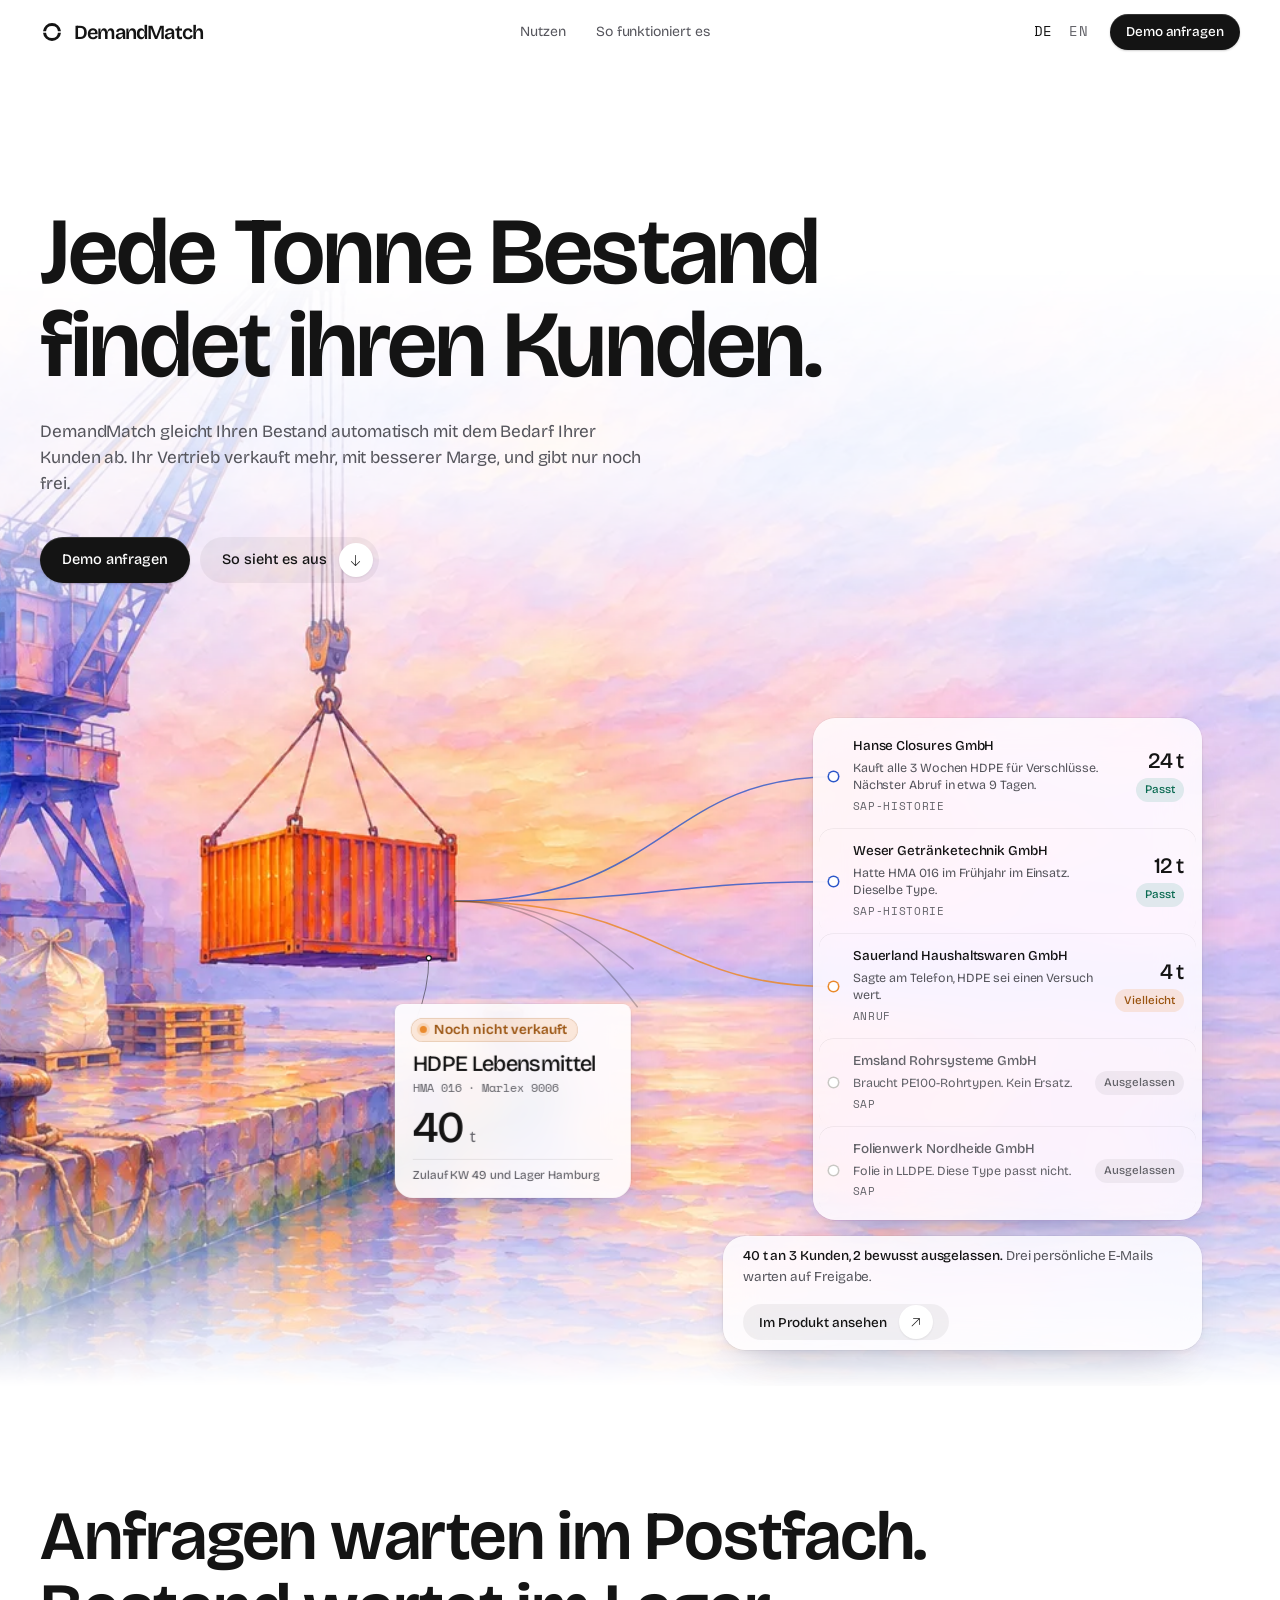
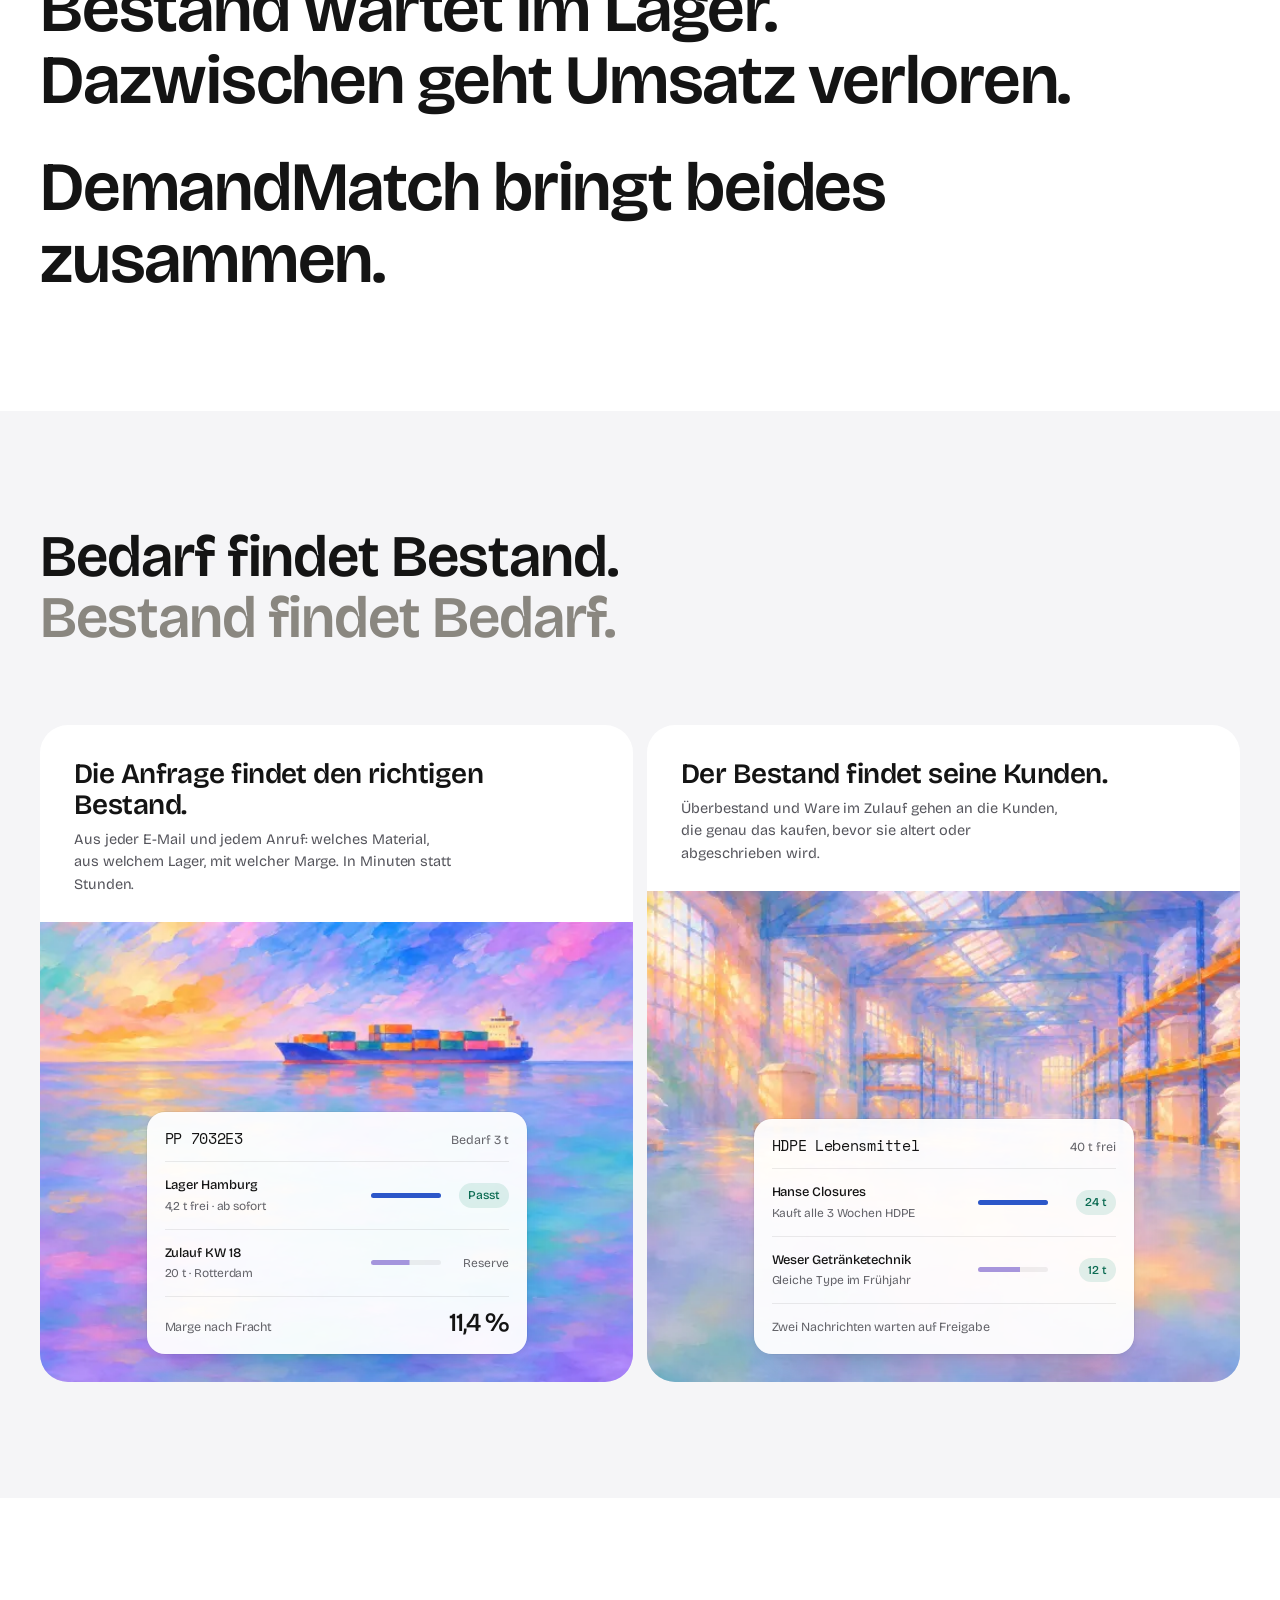
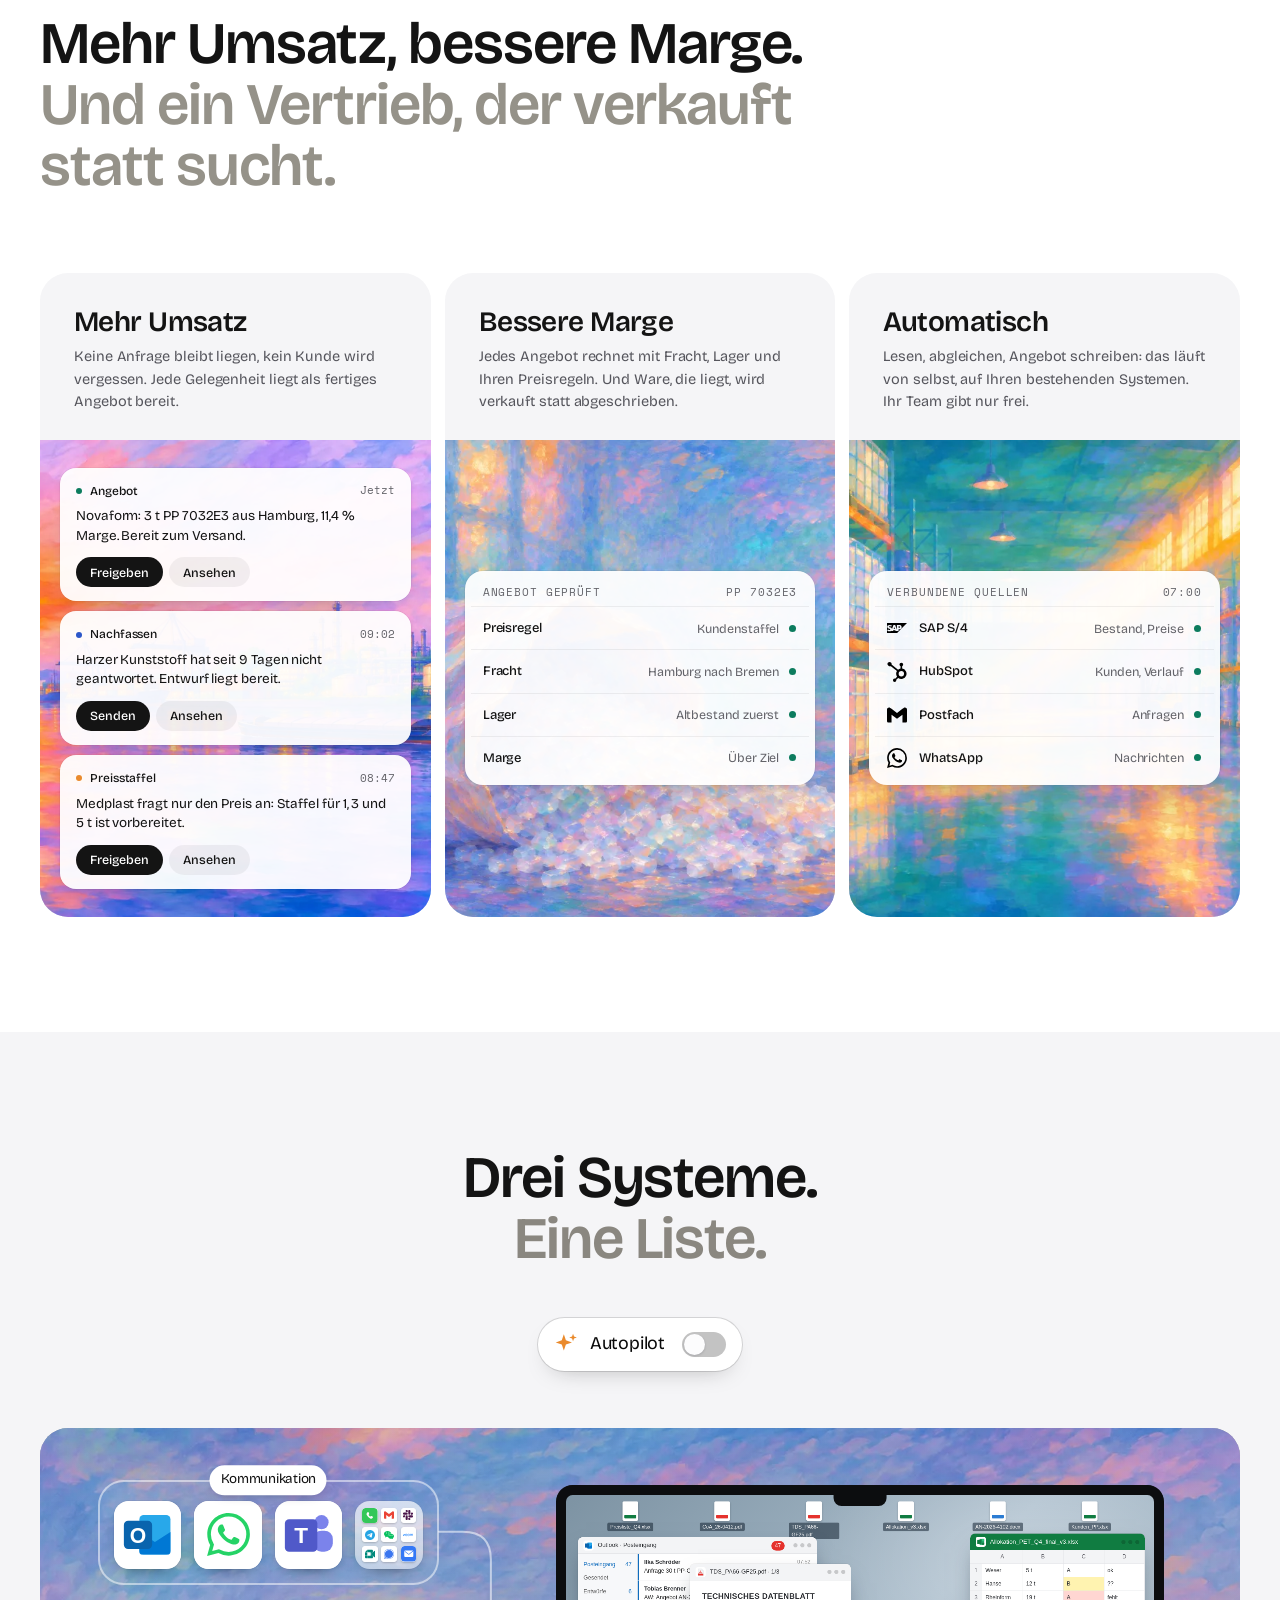
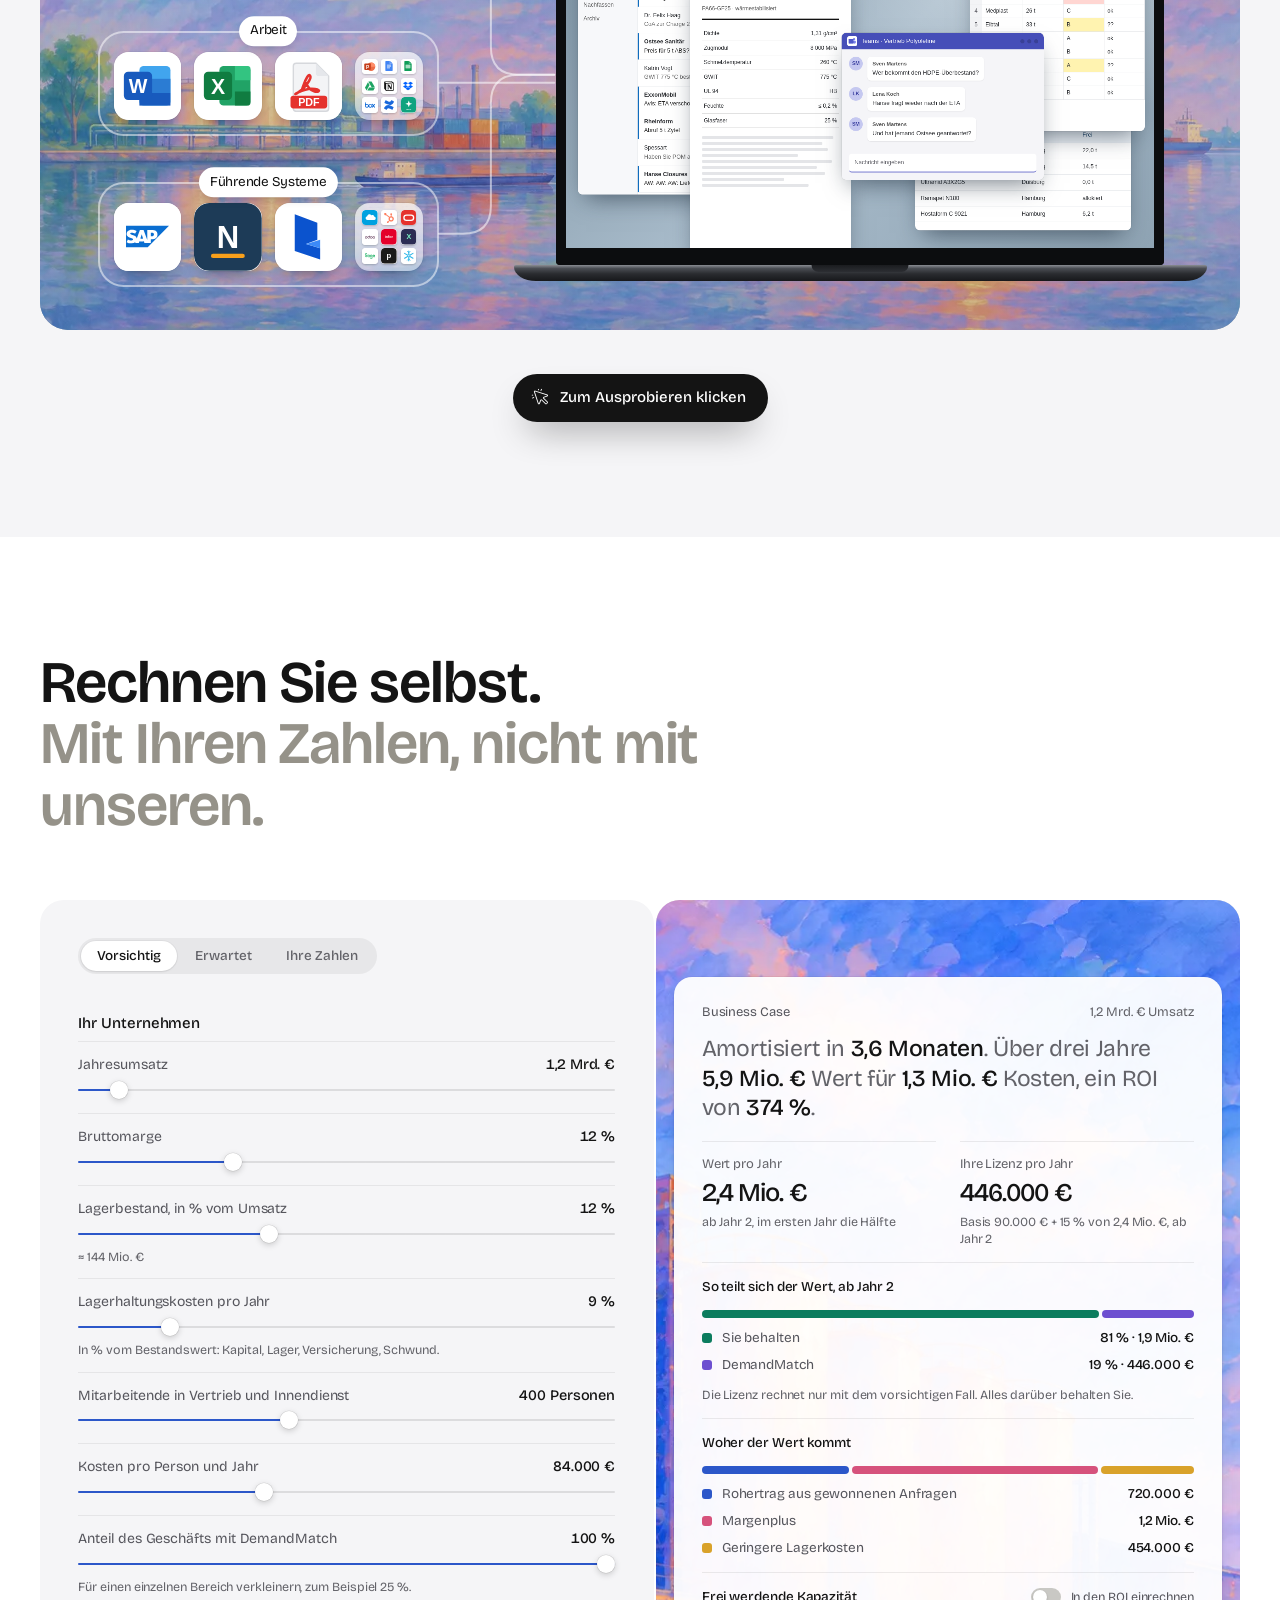
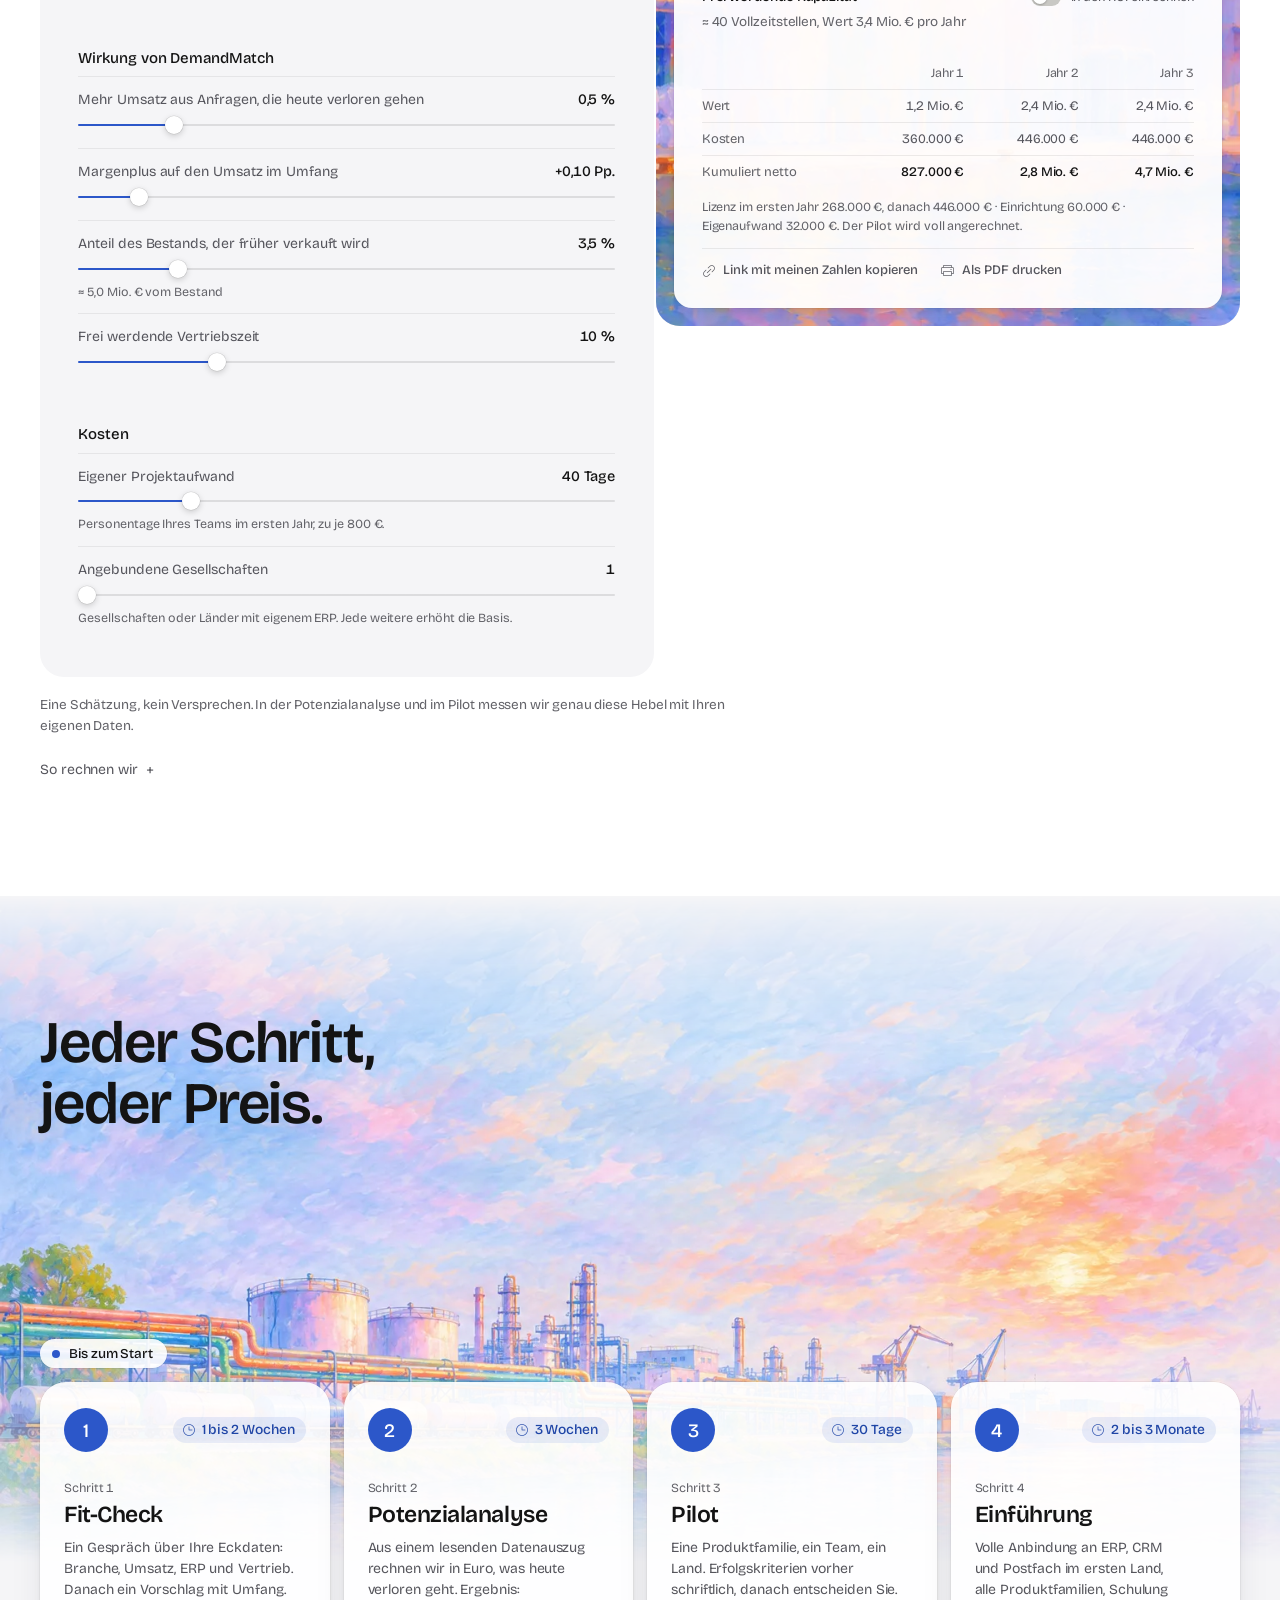
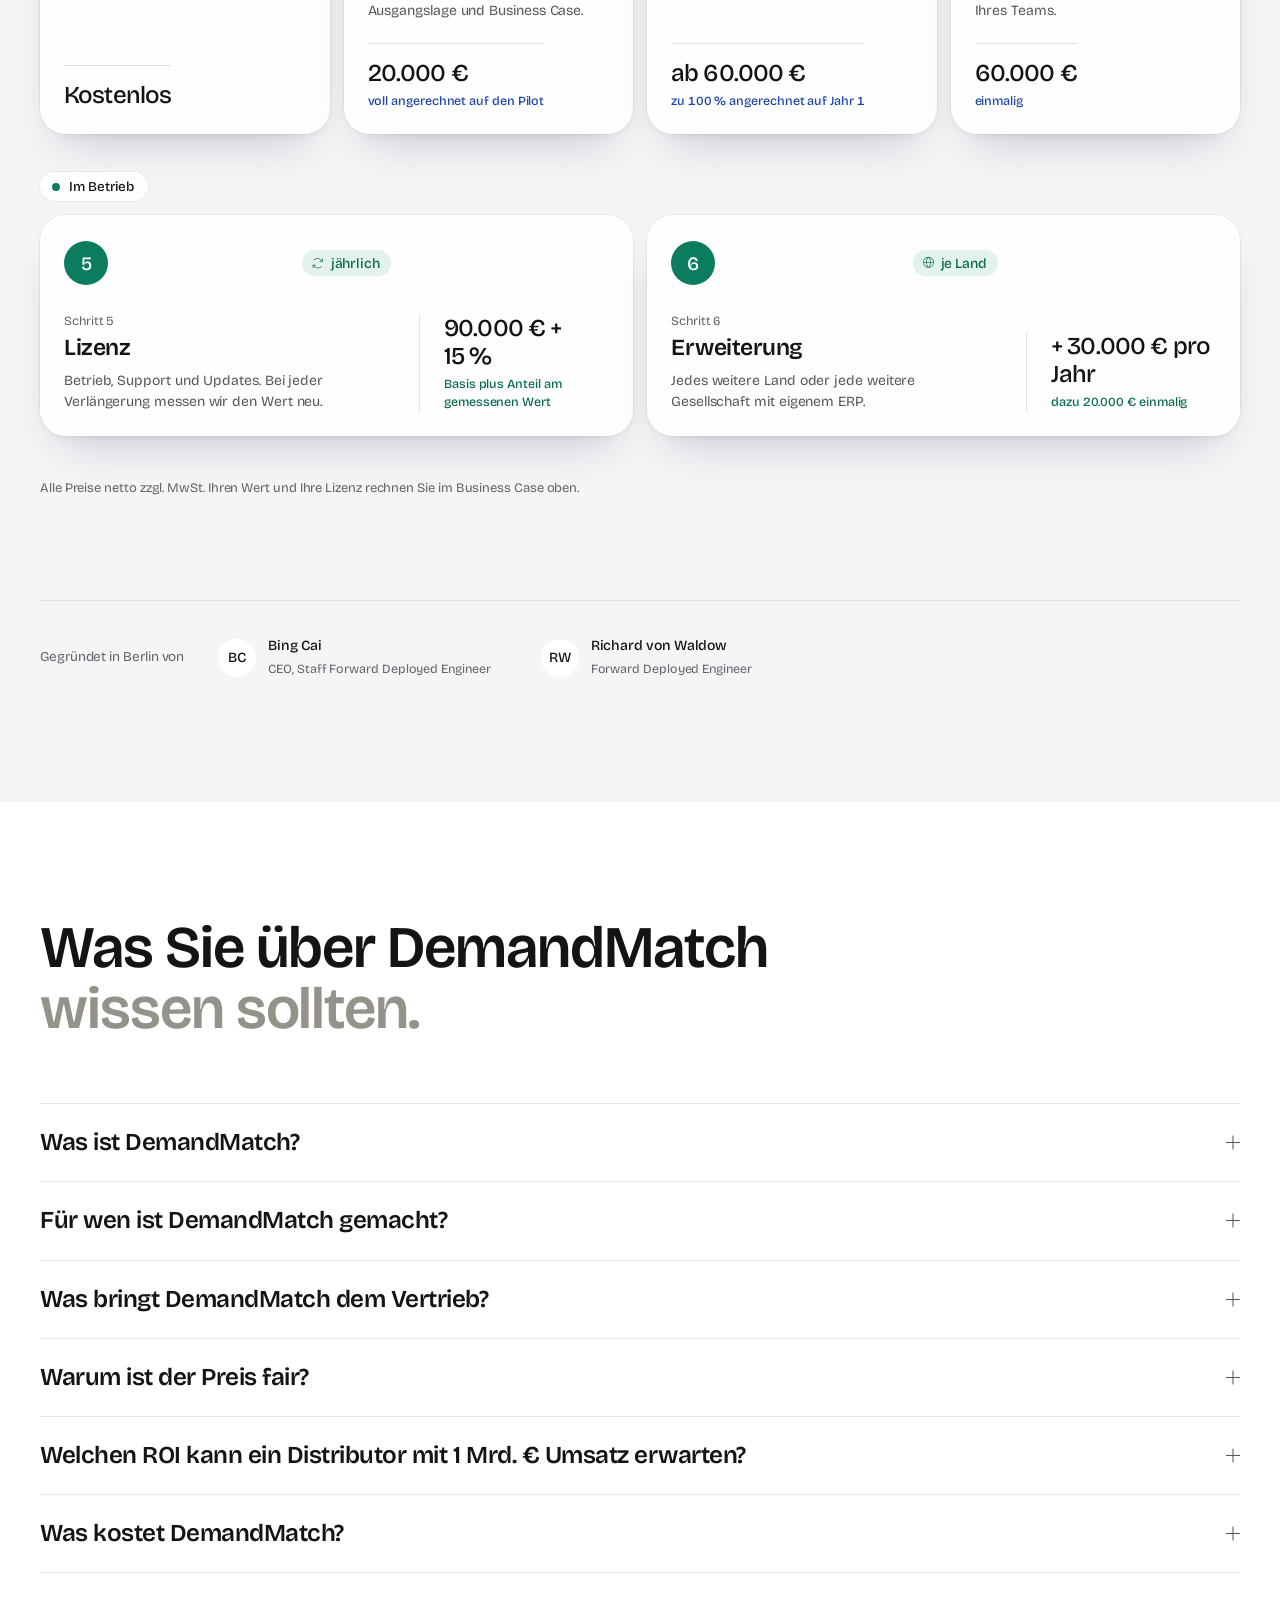
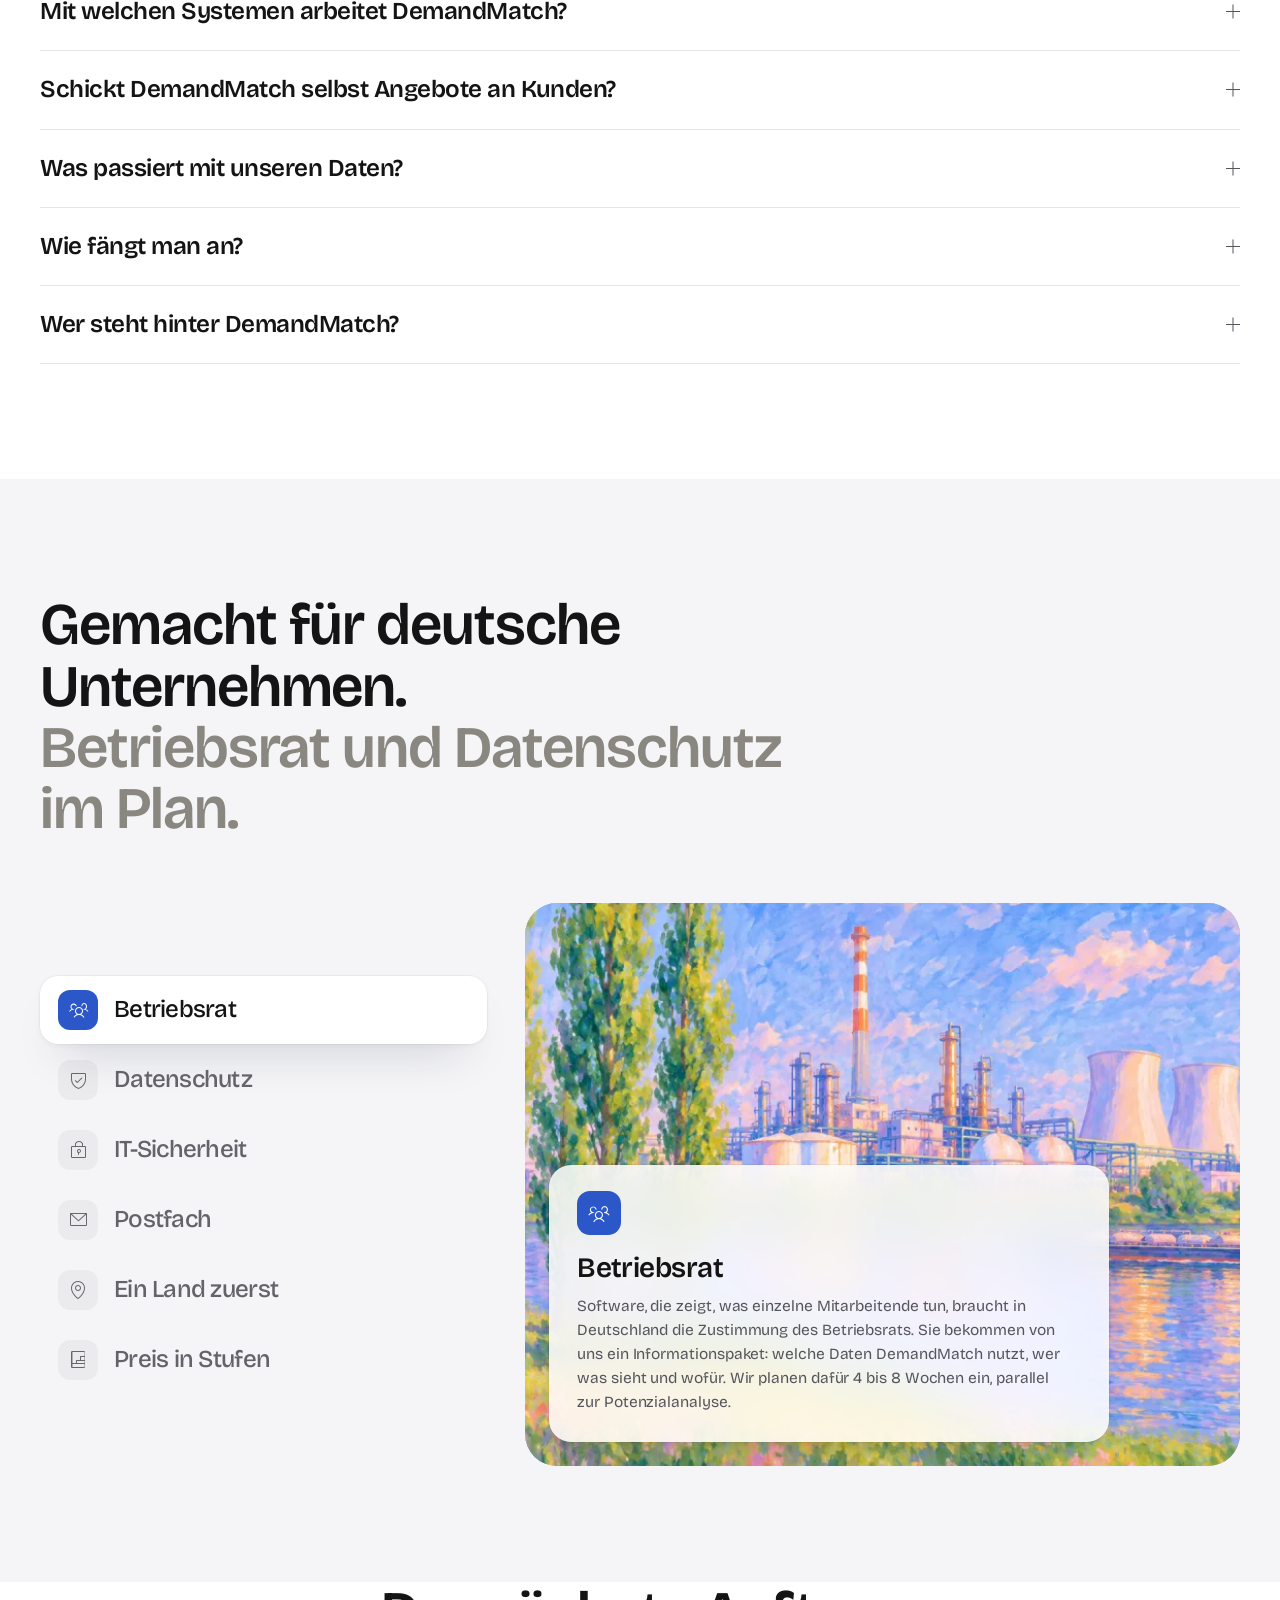
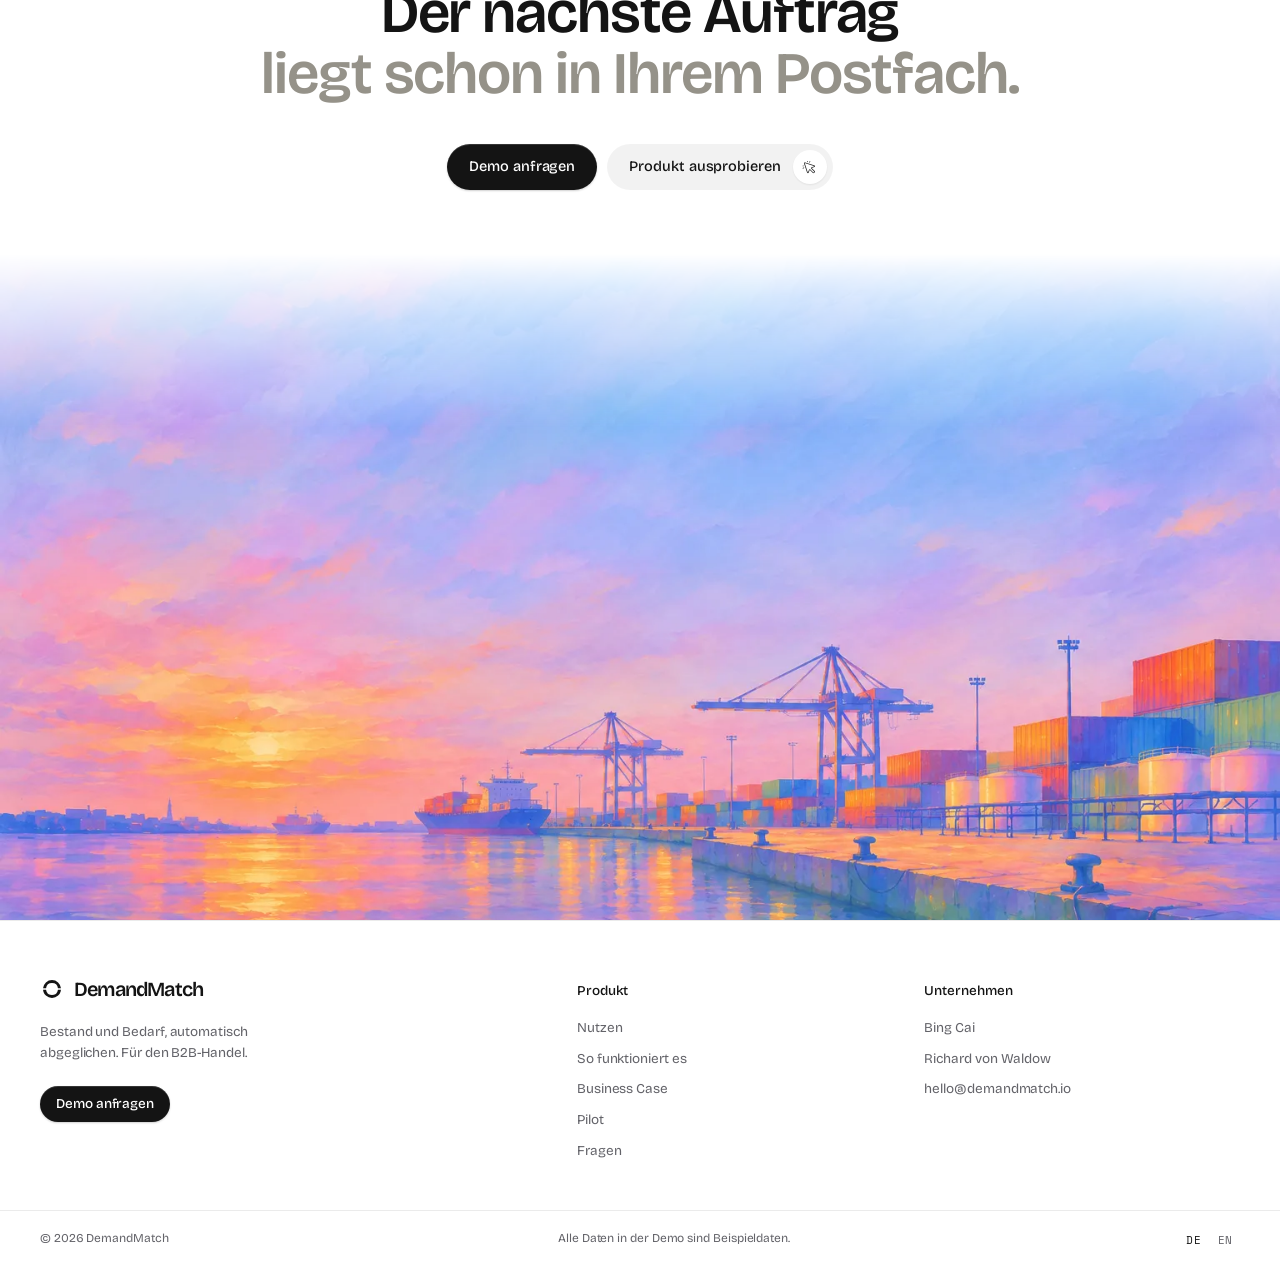
==== commit a5509910: "Headlines, text and labels in Bricolage Grotesque + Space Mono (type set signal, edel b858390) Co-Au" ====
--- a/index.html
+++ b/index.html
@@ -1,5 +1,5 @@
 <!doctype html>
-<html lang="de" data-de="./" data-en="en/">
+<html lang="de" data-type="signal" data-de="./" data-en="en/">
 <head>
 <meta charset="utf-8">
 <meta name="viewport" content="width=device-width, initial-scale=1">
@@ -25,7 +25,8 @@
 <link rel="icon" href="assets/logo/favicon.svg" type="image/svg+xml">
 <link rel="preconnect" href="https://fonts.googleapis.com">
 <link rel="preconnect" href="https://fonts.gstatic.com" crossorigin>
-<link rel="stylesheet" href="https://fonts.googleapis.com/css2?family=Schibsted+Grotesk:wght@400;500;600&display=swap">
+<script>(function(){var F={werk:'Archivo:wdth,wght@100..125,400..600&family=IBM+Plex+Mono:wght@400;500',atelier:'Instrument+Serif&family=Instrument+Sans:wdth,wght@100,400..600&family=DM+Mono:wght@400;500',signal:'Bricolage+Grotesque:opsz,wght@12..96,400..600&family=Space+Mono:wght@400;700'};var t='signal';try{var q=new URLSearchParams(location.search).get('type');if(q&&F[q]){t=q;sessionStorage.setItem('dm-type',q)}else{var s=sessionStorage.getItem('dm-type');if(s&&F[s])t=s}}catch(e){}document.documentElement.dataset.type=t;document.write('<link rel="stylesheet" href="https://fonts.googleapis.com/css2?family='+F[t]+'&display=swap">')})();</script>
+<noscript><link rel="stylesheet" href="https://fonts.googleapis.com/css2?family=Bricolage+Grotesque:opsz,wght@12..96,400..600&family=Space+Mono:wght@400;700&display=swap"></noscript>
 <link rel="preload" href="assets/fonts/Geist-var.woff2" as="font" type="font/woff2" crossorigin>
 <link rel="preload" as="image" href="assets/art/unloading-1536.webp" imagesrcset="assets/art/unloading-640.webp 640w, assets/art/unloading-1024.webp 1024w, assets/art/unloading-1536.webp 1536w" imagesizes="100vw" fetchpriority="high">
 <script type="application/ld+json">
@@ -435,7 +436,8 @@
 <link rel="stylesheet" href="assets/app/ae.css?v=27780c25">
 <link rel="stylesheet" href="assets/app/gantt.css?v=93a75ad0">
 <link rel="stylesheet" href="assets/css/site.css?v=0dae5c35">
-<link rel="stylesheet" href="assets/css/monet.css?v=c698f3c3">
+<link rel="stylesheet" href="assets/css/monet.css?v=62d258b9">
+<link rel="stylesheet" href="assets/css/type.css?v=7a159ab8">
 </head>
 <body>
 <a class="skip" href="#main" data-t="skip">Zum Inhalt</a>
--- a/assets/css/monet.css
+++ b/assets/css/monet.css
@@ -1,11 +1,11 @@
 /* DemandMatch, Monet edition. Loaded last, over site.css / roi.css / systems.css.
    The paintings carry the colour (soft impressionist, cobalt / violet / viridian / rose / cadmium), the interface stays
    Apple-quiet: one surface per card, hairlines at half a pixel, large radii, no frames inside frames.
-   Headlines in Schibsted Grotesk, text in Geist. The same five paint colours return in the product's small signals
+   Headlines in Familjen Grotesk, text in Geist. The same five paint colours return in the product's small signals
    (status dots, chart segments, step numbers), so the UI and the paintings read as one world. */
 
 :root {
-  --serif: 'Schibsted Grotesk', 'Geist', ui-sans-serif, system-ui, sans-serif;
+  --serif: 'Familjen Grotesk', 'Geist', ui-sans-serif, system-ui, sans-serif;
   --surface: #f5f5f7; --band: #f5f5f7;
   --cobalt: #2c57c9; --cobalt-ink: #1f45a6;
   --viridian: #0c7c5e; --viridian-ink: #0b6b52;
@@ -21,9 +21,9 @@
 
 /* ------------------------------------------------------------------ type: one grotesk for everything that is said */
 .h1, .h2, .say, .card-h h3 { font-weight: 500; }
-.h1 { letter-spacing: -.045em; line-height: .98; }
-.h2 { letter-spacing: -.04em; line-height: 1.02; }
-.say { font-weight: 500; letter-spacing: -.04em; line-height: 1.04; }
+.h1 { letter-spacing: -.035em; line-height: .98; }
+.h2 { letter-spacing: -.03em; line-height: 1.02; }
+.say { font-weight: 500; letter-spacing: -.03em; line-height: 1.04; }
 .card-h h3 { letter-spacing: -.03em; }
 .brand-word { font-weight: 600; font-size: 20px; letter-spacing: -.04em; }
 .sp-lot h2, .faq-i h3, .ge-l h3, .pl-st h3 { font-weight: 500; }
--- a/assets/css/type.css
+++ b/assets/css/type.css
@@ -0,0 +1,46 @@
+/* Type systems for the Monet edition: headline, text and label face change together, so the whole page changes voice.
+   html[data-type] is set in the head from ?type= (werk is the default); each set loads only its own Google fonts.
+
+   werk     Archivo wide headlines (like the lettering on cranes and containers), Archivo text, IBM Plex Mono labels
+   atelier  Instrument Serif headlines (editorial, narrow), Instrument Sans text, DM Mono labels
+   signal   Bricolage Grotesque throughout (optical sizes: quirky at headline size, calm in text), Space Mono labels */
+
+/* werk */
+html[data-type="werk"] {
+  --serif: 'Archivo', ui-sans-serif, system-ui, sans-serif;
+  --font: 'Archivo', ui-sans-serif, system-ui, sans-serif;
+  --mono: 'IBM Plex Mono', ui-monospace, monospace;
+}
+html[data-type="werk"] :is(.h1, .h2, .say, .card-h h3, .brand-word, .faq-i h3, .ge-l h3, .ge-tab span, .ge-p h3) { font-stretch: 125%; }
+html[data-type="werk"] .pl-st h3 { font-stretch: 112%; letter-spacing: -.03em; }
+html[data-type="werk"] .sp-lot h2 { font-stretch: 100%; letter-spacing: -.025em; }
+html[data-type="werk"] :is(.h1, .h2, .say) { font-weight: 500; }
+html[data-type="werk"] .h1 { letter-spacing: -.045em; line-height: 1; }
+html[data-type="werk"] :is(.h2, .say) { letter-spacing: -.04em; line-height: 1.04; }
+html[data-type="werk"] :is(.card-h h3, .pl-st h3, .ge-p h3, .faq-i h3) { letter-spacing: -.03em; }
+html[data-type="werk"] body { font-size: 14.5px; letter-spacing: -.005em; }
+
+/* atelier */
+html[data-type="atelier"] {
+  --serif: 'Instrument Serif', 'Times New Roman', serif;
+  --font: 'Instrument Sans', ui-sans-serif, system-ui, sans-serif;
+  --mono: 'DM Mono', ui-monospace, monospace;
+}
+html[data-type="atelier"] :is(.h1, .h2, .say, .card-h h3, .brand-word, .sp-lot h2, .faq-i h3, .ge-l h3, .pl-st h3, .ge-tab span, .ge-p h3) { font-weight: 400; }
+html[data-type="atelier"] .h1 { letter-spacing: -.02em; line-height: .95; }
+html[data-type="atelier"] :is(.h2, .say) { letter-spacing: -.015em; line-height: 1; }
+html[data-type="atelier"] :is(.card-h h3, .pl-st h3, .ge-p h3, .faq-i h3, .ge-tab span) { letter-spacing: -.005em; }
+
+/* signal */
+html[data-type="signal"] {
+  --serif: 'Bricolage Grotesque', ui-sans-serif, system-ui, sans-serif;
+  --font: 'Bricolage Grotesque', ui-sans-serif, system-ui, sans-serif;
+  --mono: 'Space Mono', ui-monospace, monospace;
+}
+html[data-type="signal"] { font-optical-sizing: auto; }
+html[data-type="signal"] :is(.h1, .h2, .say) { font-weight: 600; }
+html[data-type="signal"] .h1 { letter-spacing: -.02em; line-height: .98; }
+html[data-type="signal"] :is(.h2, .say) { letter-spacing: -.018em; line-height: 1.04; }
+html[data-type="signal"] :is(.card-h h3, .pl-st h3, .ge-p h3, .faq-i h3) { font-weight: 600; letter-spacing: -.02em; }
+html[data-type="signal"] body { letter-spacing: -.005em; }
+html[data-type="signal"] :is(.sp-k, .pl-dur, .lang button) { font-size: .92em; }
